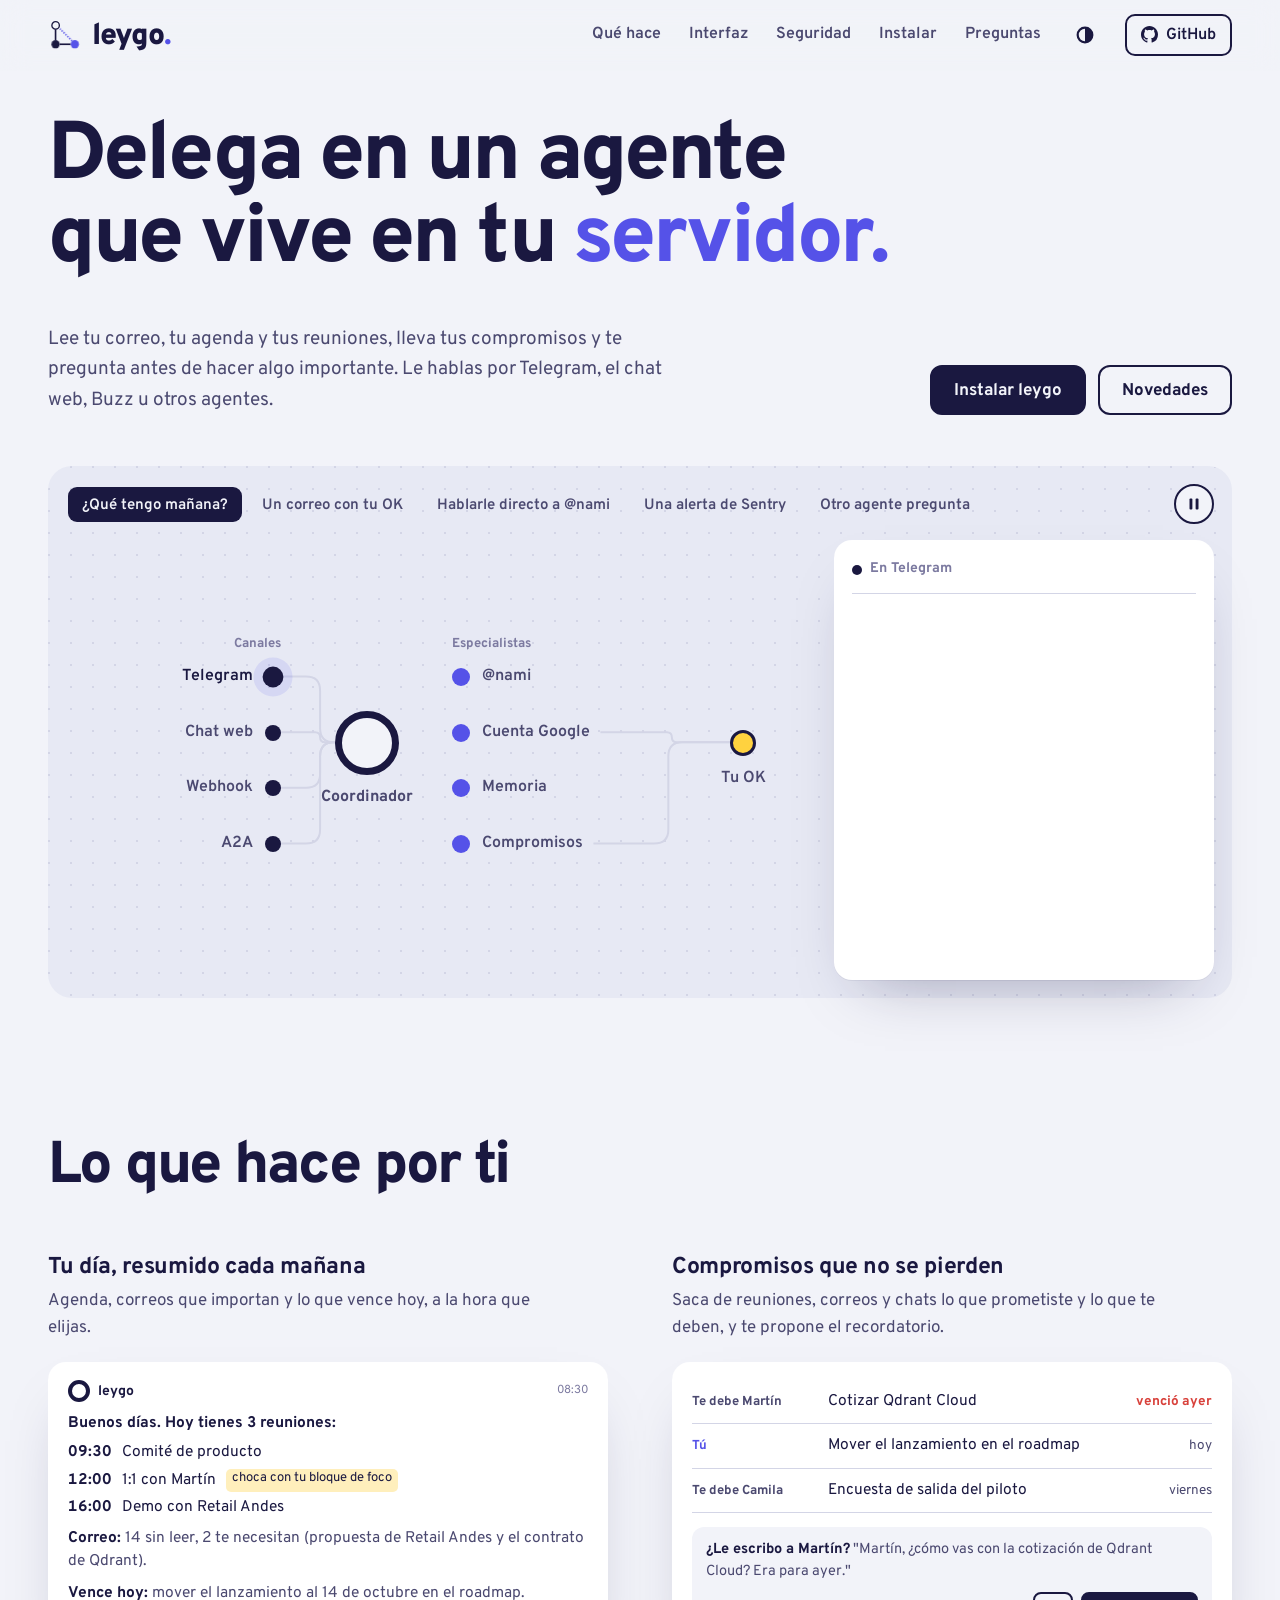
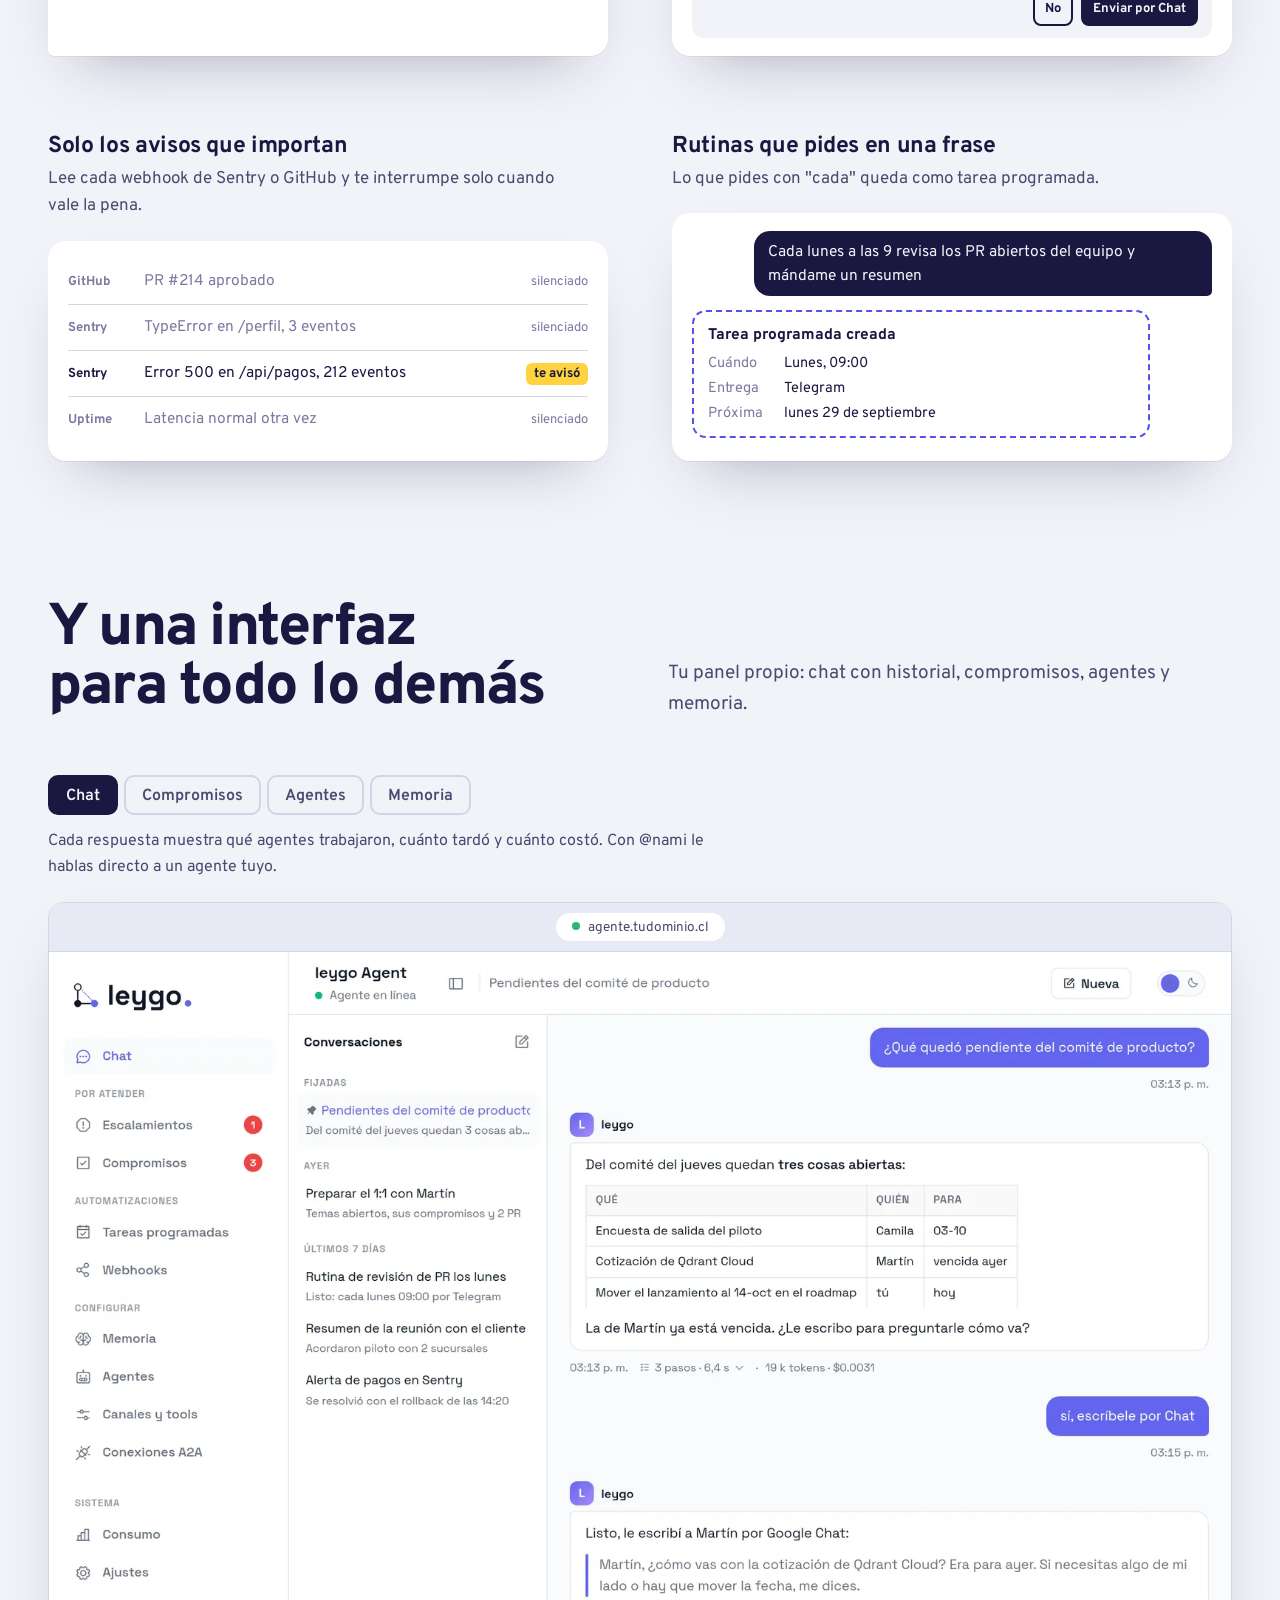
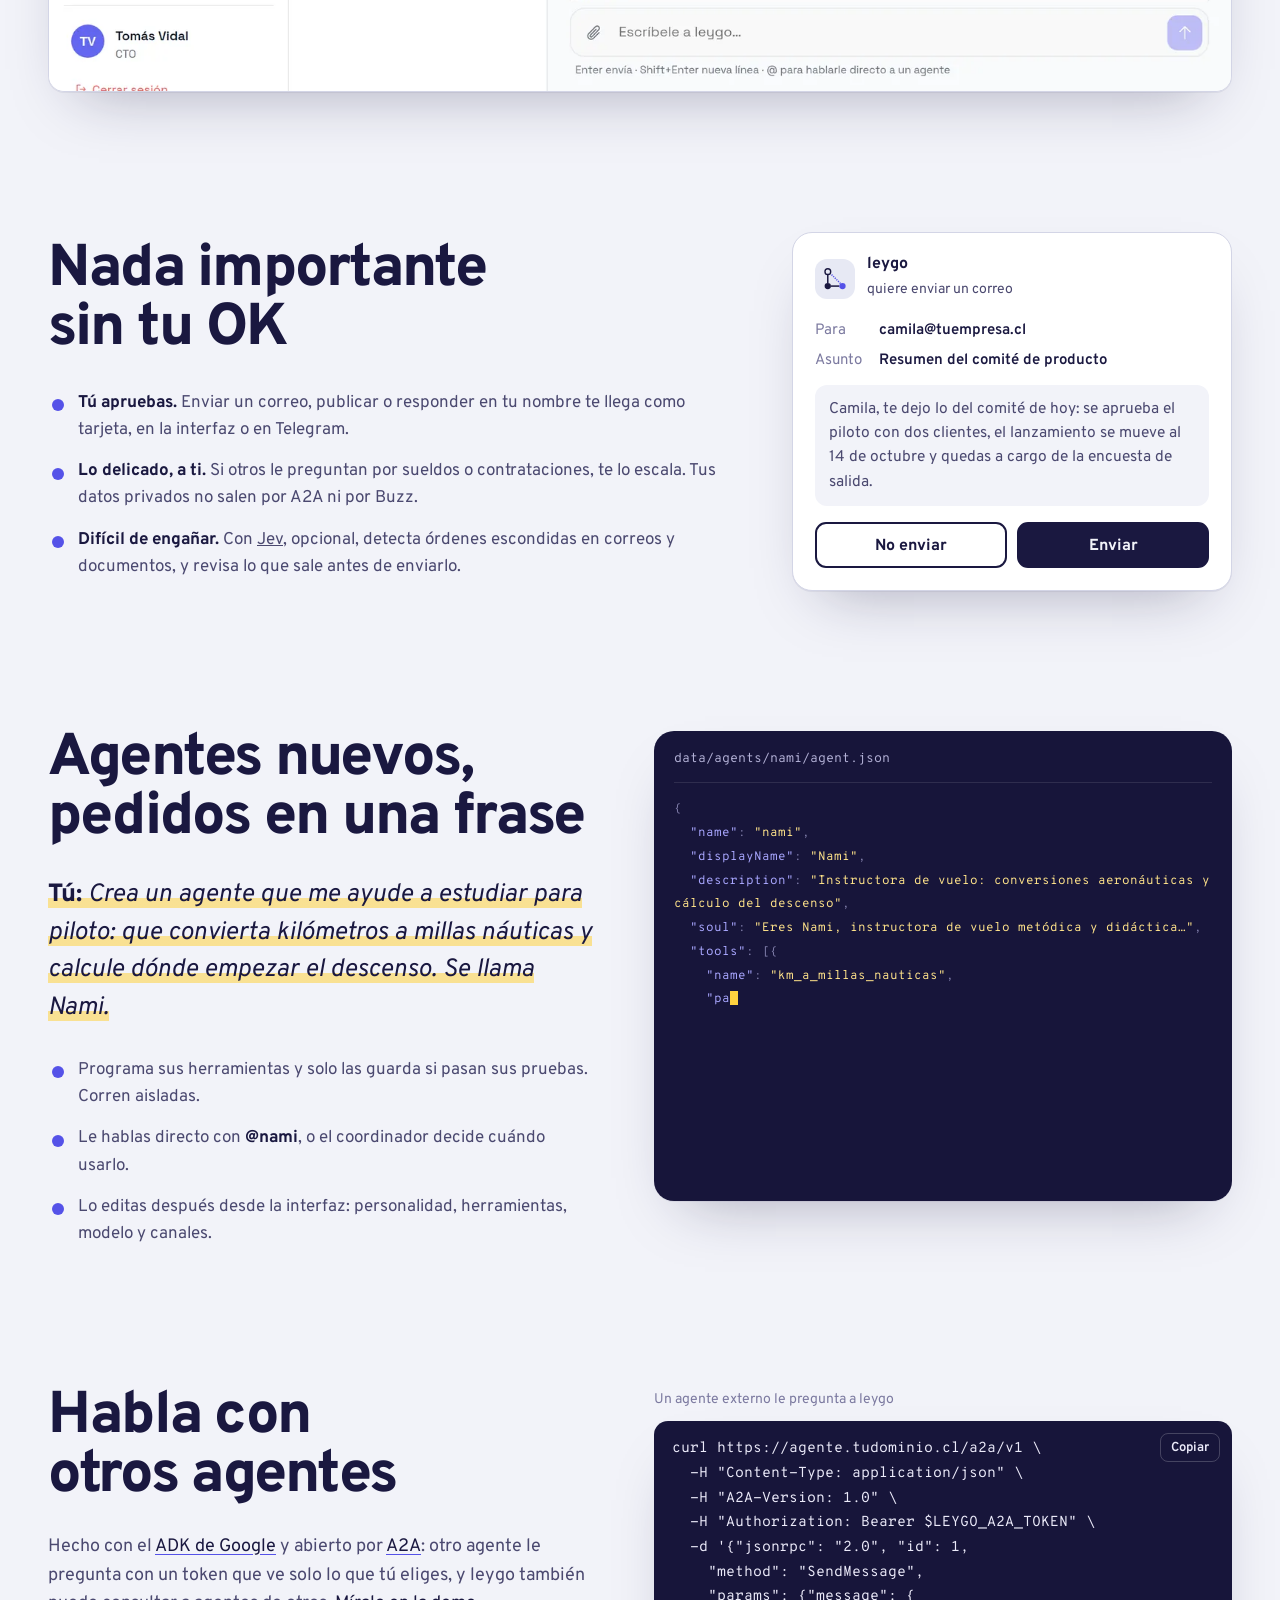
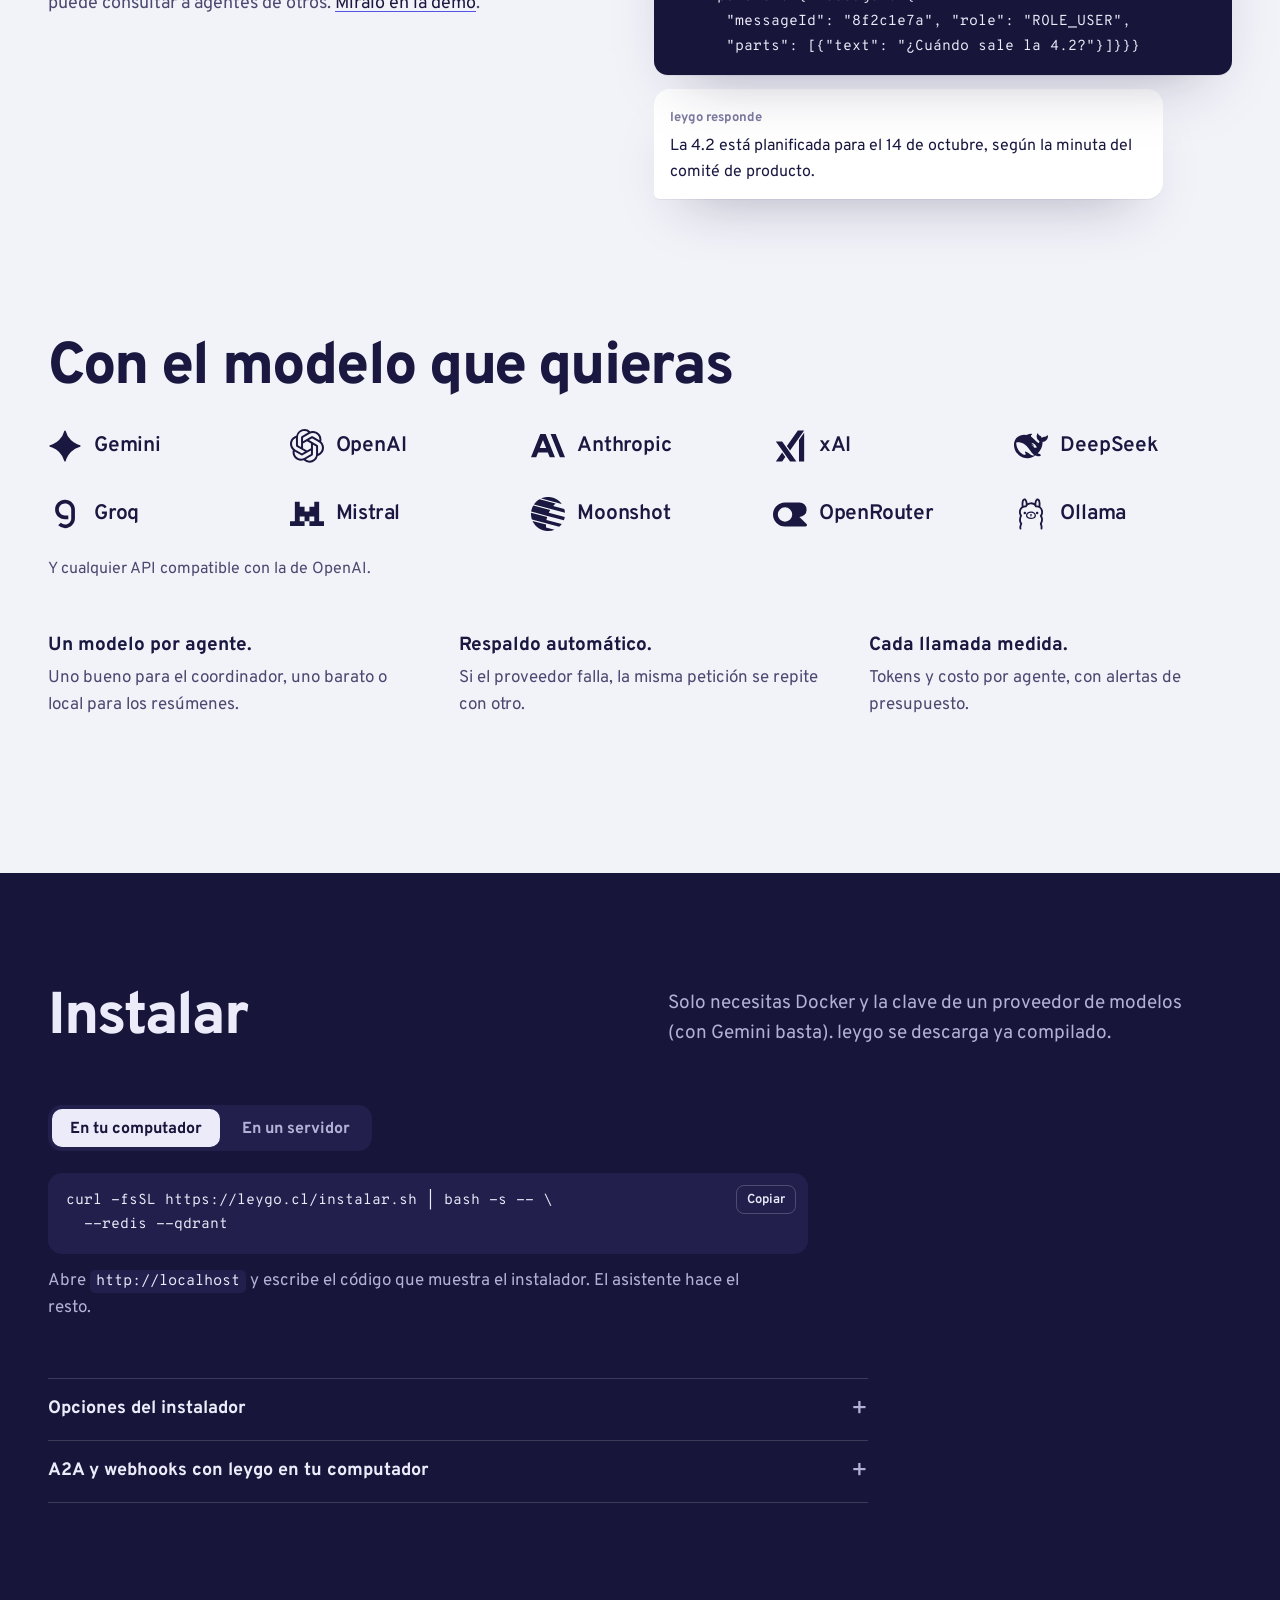
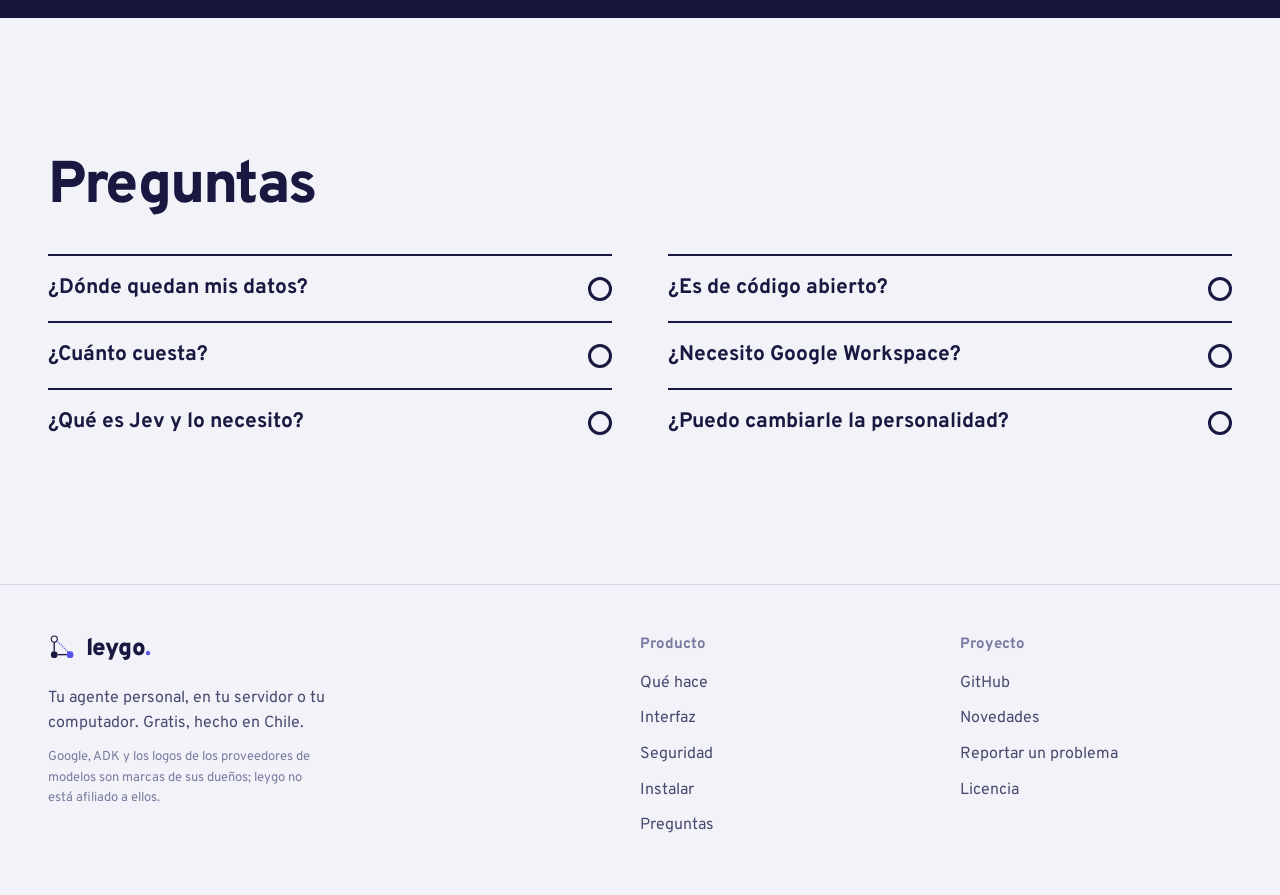
==== index.html @ 26bb0d1f "Landing más corta: menos texto y menos distractores - Portada con bajada breve, sin la línea de ADK." ====
<!doctype html>
<html lang="es">
<head>
  <meta charset="utf-8">
  <meta name="viewport" content="width=device-width, initial-scale=1">
  <title>leygo, tu agente personal en tu servidor o tu computador</title>
  <meta name="description" content="leygo es un agente personal gratuito: lee tu correo, tu calendario y tus reuniones, lleva tus compromisos y te pregunta antes de hacer algo importante. Corre en tu servidor o en tu computador, con el modelo que elijas.">
  <meta name="theme-color" content="#F2F3F9">
  <meta property="og:type" content="website">
  <meta property="og:url" content="https://leygo.cl/">
  <meta property="og:title" content="leygo, tu agente personal en tu servidor o tu computador">
  <meta property="og:description" content="Delega en un equipo de agentes que corre en tu servidor o en tu computador. Gratis, con el modelo que elijas.">
  <meta property="og:image" content="https://leygo.cl/og.png">
  <meta name="twitter:card" content="summary_large_image">
  <link rel="icon" href="favicon.svg" type="image/svg+xml">
  <link rel="preload" href="fonts/overpass-latin-wght-normal.woff2" as="font" type="font/woff2" crossorigin>
  <link rel="stylesheet" href="styles.css?v=20260928b">
  <script>(function () { var d = document.documentElement; d.classList.add('js'); try { var t = localStorage.getItem('leygo-tema'); if (t === 'light' || t === 'dark') d.dataset.theme = t; } catch (e) {} })();</script>
  <script src="app.js?v=20260928b" defer></script>
</head>
<body>
  <a class="saltar" href="#contenido">Saltar al contenido</a>

  <div class="cabecera-fija">
  <header class="cabecera">
    <a class="marca" href="#" aria-label="leygo, inicio">
      <svg class="logo" viewBox="0 0 226.772 226.772" aria-hidden="true">
        <circle class="l-anillo" cx="50.827" cy="49.444" r="24.941" pathLength="1" />
        <line class="l-vertical" x1="50.386" y1="147.693" x2="50.386" y2="74.386" pathLength="1" />
        <line class="l-horizontal" x1="77.886" y1="175.193" x2="151.193" y2="175.193" pathLength="1" />
        <line class="l-ruta" x1="161.444" y1="152.791" x2="80.705" y2="72.051" />
        <circle class="l-nodo" cx="50.386" cy="175.193" r="27.5" />
        <circle class="l-nodo l-nodo-acento" cx="178.693" cy="175.193" r="27.5" />
      </svg>
      <span class="marca-texto">leygo</span>
    </a>
    <nav class="nav" aria-label="Secciones">
      <a href="#que-hace">Qué hace</a>
      <a href="#interfaz">Interfaz</a>
      <a href="#seguridad">Seguridad</a>
      <a href="#instalar">Instalar</a>
      <a href="#preguntas">Preguntas</a>
      <button class="tema" type="button" aria-label="Cambiar a modo oscuro" title="Cambiar a modo oscuro">
        <svg viewBox="0 0 24 24" aria-hidden="true"><circle class="t-anillo" cx="12" cy="12" r="8"/><path class="t-mitad" d="M12 4a8 8 0 0 1 0 16z"/></svg>
      </button>
      <a class="nav-github" href="https://github.com/JesusMaster/leygo">
        <svg viewBox="0 0 16 16" aria-hidden="true"><path fill="currentColor" d="M8 0C3.58 0 0 3.58 0 8c0 3.54 2.29 6.53 5.47 7.59.4.07.55-.17.55-.38 0-.19-.01-.82-.01-1.49-2.01.37-2.53-.49-2.69-.94-.09-.23-.48-.94-.82-1.13-.28-.15-.68-.52-.01-.53.63-.01 1.08.58 1.23.82.72 1.21 1.87.87 2.33.66.07-.52.28-.87.51-1.07-1.78-.2-3.64-.89-3.64-3.95 0-.87.31-1.59.82-2.15-.08-.2-.36-1.02.08-2.12 0 0 .67-.21 2.2.82.64-.18 1.32-.27 2-.27.68 0 1.36.09 2 .27 1.53-1.04 2.2-.82 2.2-.82.44 1.1.16 1.92.08 2.12.51.56.82 1.27.82 2.15 0 3.07-1.87 3.75-3.65 3.95.29.25.54.73.54 1.48 0 1.07-.01 1.93-.01 2.2 0 .21.15.46.55.38A8.013 8.013 0 0016 8c0-4.42-3.58-8-8-8z"/></svg>
        GitHub
      </a>
    </nav>
  </header>
  </div>

  <main id="contenido">
    <!-- ───────────── Portada ───────────── -->
    <section class="portada" aria-labelledby="titulo">
      <div class="portada-texto">
        <h1 id="titulo" class="titulo">
          <span class="linea"><span>Delega en un agente</span></span>
          <span class="linea"><span>que vive en tu <span class="rota" aria-hidden="true"><span class="rota-p activa">servidor.</span><span class="rota-p">computador.</span></span><span class="solo-lector">servidor o en tu computador.</span></span></span>
        </h1>
        <div class="portada-lado">
          <p class="bajada">Lee tu correo, tu agenda y tus reuniones, lleva tus compromisos y te pregunta antes de hacer algo importante. Le hablas por Telegram, el chat web, Buzz u otros agentes.</p>
          <div class="acciones">
            <a class="boton boton-primario" href="#instalar">Instalar leygo</a>
            <a class="boton boton-secundario" href="https://github.com/JesusMaster/leygo/releases">Novedades</a>
          </div>
        </div>
      </div>

      <!-- Demo: el recorrido de un mensaje -->
      <div class="demo" id="demo">
        <div class="demo-barra">
          <div class="escenas" role="tablist" aria-label="Ejemplos de lo que hace leygo">
            <button role="tab" class="escena" data-escena="agenda" aria-selected="true">¿Qué tengo mañana?</button>
            <button role="tab" class="escena" data-escena="correo" aria-selected="false">Un correo con tu OK</button>
            <button role="tab" class="escena" data-escena="nami" aria-selected="false">Hablarle directo a @nami</button>
            <button role="tab" class="escena" data-escena="alerta" aria-selected="false">Una alerta de Sentry</button>
            <button role="tab" class="escena" data-escena="a2a" aria-selected="false">Otro agente pregunta</button>
          </div>
          <button class="pausa" type="button" aria-pressed="false" aria-label="Pausar la demostración">
            <svg viewBox="0 0 20 20" aria-hidden="true"><rect class="i-pausa" x="5" y="4" width="3.2" height="12" rx="1"/><rect class="i-pausa" x="11.8" y="4" width="3.2" height="12" rx="1"/><path class="i-play" d="M6 4.2v11.6c0 .6.7 1 1.2.7l9-5.8c.5-.3.5-1 0-1.3l-9-5.9C6.7 3.2 6 3.6 6 4.2z"/></svg>
          </button>
        </div>

        <div class="demo-cuerpo">
          <div class="mapa" aria-hidden="true">
            <svg class="mapa-lineas"></svg>
            <div class="columna col-canales">
              <span class="columna-titulo">Canales</span>
              <div class="nodo nodo-canal" data-nodo="telegram"><i></i><span>Telegram</span></div>
              <div class="nodo nodo-canal" data-nodo="chat"><i></i><span>Chat web</span></div>
              <div class="nodo nodo-canal" data-nodo="webhook"><i></i><span>Webhook</span></div>
              <div class="nodo nodo-canal" data-nodo="a2a"><i></i><span>A2A</span></div>
            </div>
            <div class="columna col-coord">
              <div class="nodo nodo-coord" data-nodo="coord"><i></i><span>Coordinador</span></div>
            </div>
            <div class="columna col-agentes">
              <span class="columna-titulo">Especialistas</span>
              <div class="nodo nodo-agente nodo-propio" data-nodo="nami"><i></i><span>@nami</span></div>
              <div class="nodo nodo-agente" data-nodo="google"><i></i><span>Cuenta Google</span></div>
              <div class="nodo nodo-agente" data-nodo="memoria"><i></i><span>Memoria</span></div>
              <div class="nodo nodo-agente" data-nodo="compromisos"><i></i><span>Compromisos</span></div>
            </div>
            <div class="columna col-tu">
              <div class="nodo nodo-tu" data-nodo="tu"><i></i><span>Tu OK</span></div>
            </div>
          </div>

          <div class="relato" aria-live="polite">
            <div class="relato-canal"></div>
            <ol class="relato-lista"></ol>
          </div>
        </div>
      </div>
    </section>

    <!-- ───────────── Qué hace ───────────── -->
    <section class="seccion" id="que-hace" aria-labelledby="t-que-hace">
      <div class="seccion-cabeza">
        <h2 id="t-que-hace">Lo que hace por ti</h2>
      </div>

      <div class="piezas">
        <article class="pieza">
          <div class="pieza-texto">
            <h3>Tu día, resumido cada mañana</h3>
            <p>Agenda, correos que importan y lo que vence hoy, a la hora que elijas.</p>
          </div>
          <div class="muestra muestra-mensaje" aria-label="Ejemplo de resumen matutino">
            <div class="mm-cab"><span class="mm-avatar"></span><b>leygo</b><small>08:30</small></div>
            <p><b>Buenos días. Hoy tienes 3 reuniones:</b></p>
            <ul>
              <li><time>09:30</time> Comité de producto</li>
              <li><time>12:00</time> 1:1 con Martín <em>choca con tu bloque de foco</em></li>
              <li><time>16:00</time> Demo con Retail Andes</li>
            </ul>
            <p><b>Correo:</b> 14 sin leer, 2 te necesitan (propuesta de Retail Andes y el contrato de Qdrant).</p>
            <p><b>Vence hoy:</b> mover el lanzamiento al 14 de octubre en el roadmap.</p>
          </div>
        </article>

        <article class="pieza">
          <div class="pieza-texto">
            <h3>Compromisos que no se pierden</h3>
            <p>Saca de reuniones, correos y chats lo que prometiste y lo que te deben, y te propone el recordatorio.</p>
          </div>
          <div class="muestra muestra-lista" aria-label="Ejemplo de lista de compromisos">
            <div class="ml-fila vencido"><span class="ml-quien">Te debe Martín</span><span class="ml-que">Cotizar Qdrant Cloud</span><span class="ml-cuando">venció ayer</span></div>
            <div class="ml-fila"><span class="ml-quien tuyo">Tú</span><span class="ml-que">Mover el lanzamiento en el roadmap</span><span class="ml-cuando">hoy</span></div>
            <div class="ml-fila"><span class="ml-quien">Te debe Camila</span><span class="ml-que">Encuesta de salida del piloto</span><span class="ml-cuando">viernes</span></div>
            <div class="ml-propuesta">
              <p><b>¿Le escribo a Martín?</b> "Martín, ¿cómo vas con la cotización de Qdrant Cloud? Era para ayer."</p>
              <div class="ml-acciones"><span class="mini-boton">No</span><span class="mini-boton si">Enviar por Chat</span></div>
            </div>
          </div>
        </article>

        <article class="pieza">
          <div class="pieza-texto">
            <h3>Solo los avisos que importan</h3>
            <p>Lee cada webhook de Sentry o GitHub y te interrumpe solo cuando vale la pena.</p>
          </div>
          <div class="muestra muestra-registro" aria-label="Ejemplo de registro de webhooks">
            <div class="mr-fila"><span class="mr-origen">GitHub</span><span class="mr-evento">PR #214 aprobado</span><span class="mr-decision">silenciado</span></div>
            <div class="mr-fila"><span class="mr-origen">Sentry</span><span class="mr-evento">TypeError en /perfil, 3 eventos</span><span class="mr-decision">silenciado</span></div>
            <div class="mr-fila aviso"><span class="mr-origen">Sentry</span><span class="mr-evento">Error 500 en /api/pagos, 212 eventos</span><span class="mr-decision">te avisó</span></div>
            <div class="mr-fila"><span class="mr-origen">Uptime</span><span class="mr-evento">Latencia normal otra vez</span><span class="mr-decision">silenciado</span></div>
          </div>
        </article>

        <article class="pieza">
          <div class="pieza-texto">
            <h3>Rutinas que pides en una frase</h3>
            <p>Lo que pides con "cada" queda como tarea programada.</p>
          </div>
          <div class="muestra muestra-rutina" aria-label="Ejemplo de rutina creada desde el chat">
            <p class="mr-tu">Cada lunes a las 9 revisa los PR abiertos del equipo y mándame un resumen</p>
            <div class="mr-tarea">
              <b>Tarea programada creada</b>
              <dl>
                <div><dt>Cuándo</dt><dd>Lunes, 09:00</dd></div>
                <div><dt>Entrega</dt><dd>Telegram</dd></div>
                <div><dt>Próxima</dt><dd>lunes 29 de septiembre</dd></div>
              </dl>
            </div>
          </div>
        </article>
      </div>
    </section>

    <!-- ───────────── Interfaz ───────────── -->
    <section class="seccion seccion-interfaz" id="interfaz" aria-labelledby="t-interfaz">
      <div class="seccion-cabeza">
        <h2 id="t-interfaz">Y una interfaz para todo lo demás</h2>
        <p>Tu panel propio: chat con historial, compromisos, agentes y memoria.</p>
      </div>
      <div class="vistas" role="tablist" aria-label="Pantallas de la interfaz">
        <button role="tab" class="vista" aria-selected="true" aria-controls="pantalla" data-vista="chat">Chat</button>
        <button role="tab" class="vista" aria-selected="false" aria-controls="pantalla" data-vista="compromisos" tabindex="-1">Compromisos</button>
        <button role="tab" class="vista" aria-selected="false" aria-controls="pantalla" data-vista="agentes" tabindex="-1">Agentes</button>
        <button role="tab" class="vista" aria-selected="false" aria-controls="pantalla" data-vista="memoria" tabindex="-1">Memoria</button>
      </div>
      <p class="vista-nota" aria-live="polite">Cada respuesta muestra qué agentes trabajaron, cuánto tardó y cuánto costó. Con @nami le hablas directo a un agente tuyo.</p>
      <figure class="marco" id="pantalla" role="tabpanel">
        <div class="marco-barra"><span class="marco-url">agente.tudominio.cl</span></div>
        <div class="marco-pantalla">
          <img class="solo-claro" src="img/chat-light.webp" width="1600" height="1000" alt="Chat de leygo con una tabla de pendientes del comité y una respuesta directa del agente Nami" loading="lazy" decoding="async">
          <img class="solo-oscuro" src="img/chat-dark.webp" width="1600" height="1000" alt="Chat de leygo con una tabla de pendientes del comité y una respuesta directa del agente Nami" loading="lazy" decoding="async">
        </div>
      </figure>
    </section>

    <!-- ───────────── Seguridad ───────────── -->
    <section class="seccion seccion-ok" id="seguridad" aria-labelledby="t-ok">
      <div class="ok-texto">
        <h2 id="t-ok">Nada importante sin tu OK</h2>
        <ul class="puntos">
          <li><b>Tú apruebas.</b> Enviar un correo, publicar o responder en tu nombre te llega como tarjeta, en la interfaz o en Telegram.</li>
          <li><b>Lo delicado, a ti.</b> Si otros le preguntan por sueldos o contrataciones, te lo escala. Tus datos privados no salen por A2A ni por Buzz.</li>
          <li><b>Difícil de engañar.</b> Con <a href="#p-jev">Jev</a>, opcional, detecta órdenes escondidas en correos y documentos, y revisa lo que sale antes de enviarlo.</li>
        </ul>
      </div>
      <div class="tarjeta-ok" data-estado="esperando">
        <div class="tarjeta-cab">
          <svg viewBox="0 0 226.772 226.772" class="tarjeta-logo" aria-hidden="true"><circle cx="50.827" cy="49.444" r="24.941" class="tl-anillo"/><line x1="50.386" y1="147.693" x2="50.386" y2="74.386" class="tl-linea"/><line x1="77.886" y1="175.193" x2="151.193" y2="175.193" class="tl-linea"/><line x1="161.444" y1="152.791" x2="80.705" y2="72.051" class="tl-ruta"/><circle cx="50.386" cy="175.193" r="27.5" class="tl-nodo"/><circle cx="178.693" cy="175.193" r="27.5" class="tl-acento"/></svg>
          <div>
            <b>leygo</b>
            <small>quiere enviar un correo</small>
          </div>
        </div>
        <dl class="tarjeta-datos">
          <div><dt>Para</dt><dd>camila@tuempresa.cl</dd></div>
          <div><dt>Asunto</dt><dd>Resumen del comité de producto</dd></div>
        </dl>
        <p class="tarjeta-cuerpo">Camila, te dejo lo del comité de hoy: se aprueba el piloto con dos clientes, el lanzamiento se mueve al 14 de octubre y quedas a cargo de la encuesta de salida.</p>
        <div class="tarjeta-acciones">
          <button type="button" class="boton-tarjeta no" data-decision="no">No enviar</button>
          <button type="button" class="boton-tarjeta si" data-decision="si">Enviar</button>
        </div>
        <p class="tarjeta-resultado" aria-live="polite"></p>
      </div>
    </section>

    <!-- ───────────── Agentes nuevos ───────────── -->
    <section class="seccion seccion-agentes" aria-labelledby="t-agentes">
      <div class="agentes-texto">
        <h2 id="t-agentes">Agentes nuevos, pedidos en una frase</h2>
        <blockquote class="pedido">Crea un agente que me ayude a estudiar para piloto: que convierta kilómetros a millas náuticas y calcule dónde empezar el descenso. Se llama Nami.</blockquote>
        <ul class="puntos">
          <li>Programa sus herramientas y solo las guarda si pasan sus pruebas. Corren aisladas.</li>
          <li>Le hablas directo con <b>@nami</b>, o el coordinador decide cuándo usarlo.</li>
          <li>Lo editas después desde la interfaz: personalidad, herramientas, modelo y canales.</li>
        </ul>
      </div>
      <figure class="manifiesto" aria-label="Manifiesto del agente Nami, generado por leygo">
        <figcaption>data/agents/nami/agent.json</figcaption>
        <pre><code id="manifiesto-codigo"></code></pre>
      </figure>
    </section>

    <!-- ───────────── ADK + A2A ───────────── -->
    <section class="seccion seccion-a2a" id="adk-a2a" aria-labelledby="t-a2a">
      <div class="a2a-texto">
        <h2 id="t-a2a">Habla con otros agentes</h2>
        <p>Hecho con el <a href="https://google.github.io/adk-docs/">ADK de Google</a> y abierto por <a href="https://a2a-protocol.org/">A2A</a>: otro agente le pregunta con un token que ve solo lo que tú eliges, y leygo también puede consultar a agentes de otros. <a href="#demo" data-ir-escena="a2a">Míralo en la demo</a>.</p>
      </div>
      <figure class="a2a-codigo">
        <figcaption>Un agente externo le pregunta a leygo</figcaption>
        <div class="terminal"><pre><code>curl https://agente.tudominio.cl/a2a/v1 \
  -H "Content-Type: application/json" \
  -H "A2A-Version: 1.0" \
  -H "Authorization: Bearer $LEYGO_A2A_TOKEN" \
  -d '{"jsonrpc": "2.0", "id": 1,
    "method": "SendMessage",
    "params": {"message": {
      "messageId": "8f2c1e7a", "role": "ROLE_USER",
      "parts": [{"text": "¿Cuándo sale la 4.2?"}]}}}'</code></pre><button class="copiar" type="button">Copiar</button></div>
        <div class="a2a-respuesta">
          <span>leygo responde</span>
          <p>La 4.2 está planificada para el 14 de octubre, según la minuta del comité de producto.</p>
        </div>
      </figure>
    </section>

    <!-- ───────────── Modelos ───────────── -->
    <section class="seccion seccion-modelos" aria-labelledby="t-modelos">
      <h2 id="t-modelos">Con el modelo que quieras</h2>
      <ul class="proveedores" aria-label="Proveedores de modelos compatibles">
        <li><svg class="prov-logo" aria-hidden="true" focusable="false" fill="currentColor" fill-rule="evenodd" viewBox="0 0 24 24" xmlns="http://www.w3.org/2000/svg"><path d="M20.616 10.835a14.147 14.147 0 01-4.45-3.001 14.111 14.111 0 01-3.678-6.452.503.503 0 00-.975 0 14.134 14.134 0 01-3.679 6.452 14.155 14.155 0 01-4.45 3.001c-.65.28-1.318.505-2.002.678a.502.502 0 000 .975c.684.172 1.35.397 2.002.677a14.147 14.147 0 014.45 3.001 14.112 14.112 0 013.679 6.453.502.502 0 00.975 0c.172-.685.397-1.351.677-2.003a14.145 14.145 0 013.001-4.45 14.113 14.113 0 016.453-3.678.503.503 0 000-.975 13.245 13.245 0 01-2.003-.678z"></path></svg><span>Gemini</span></li>
        <li><svg class="prov-logo" aria-hidden="true" focusable="false" fill="currentColor" fill-rule="evenodd" viewBox="0 0 24 24" xmlns="http://www.w3.org/2000/svg"><path d="M9.205 8.658v-2.26c0-.19.072-.333.238-.428l4.543-2.616c.619-.357 1.356-.523 2.117-.523 2.854 0 4.662 2.212 4.662 4.566 0 .167 0 .357-.024.547l-4.71-2.759a.797.797 0 00-.856 0l-5.97 3.473zm10.609 8.8V12.06c0-.333-.143-.57-.429-.737l-5.97-3.473 1.95-1.118a.433.433 0 01.476 0l4.543 2.617c1.309.76 2.189 2.378 2.189 3.948 0 1.808-1.07 3.473-2.76 4.163zM7.802 12.703l-1.95-1.142c-.167-.095-.239-.238-.239-.428V5.899c0-2.545 1.95-4.472 4.591-4.472 1 0 1.927.333 2.712.928L8.23 5.067c-.285.166-.428.404-.428.737v6.898zM12 15.128l-2.795-1.57v-3.33L12 8.658l2.795 1.57v3.33L12 15.128zm1.796 7.23c-1 0-1.927-.332-2.712-.927l4.686-2.712c.285-.166.428-.404.428-.737v-6.898l1.974 1.142c.167.095.238.238.238.428v5.233c0 2.545-1.974 4.472-4.614 4.472zm-5.637-5.303l-4.544-2.617c-1.308-.761-2.188-2.378-2.188-3.948A4.482 4.482 0 014.21 6.327v5.423c0 .333.143.571.428.738l5.947 3.449-1.95 1.118a.432.432 0 01-.476 0zm-.262 3.9c-2.688 0-4.662-2.021-4.662-4.519 0-.19.024-.38.047-.57l4.686 2.71c.286.167.571.167.856 0l5.97-3.448v2.26c0 .19-.07.333-.237.428l-4.543 2.616c-.619.357-1.356.523-2.117.523zm5.899 2.83a5.947 5.947 0 005.827-4.756C22.287 18.339 24 15.84 24 13.296c0-1.665-.713-3.282-1.998-4.448.119-.5.19-.999.19-1.498 0-3.401-2.759-5.947-5.946-5.947-.642 0-1.26.095-1.88.31A5.962 5.962 0 0010.205 0a5.947 5.947 0 00-5.827 4.757C1.713 5.447 0 7.945 0 10.49c0 1.666.713 3.283 1.998 4.448-.119.5-.19 1-.19 1.499 0 3.401 2.759 5.946 5.946 5.946.642 0 1.26-.095 1.88-.309a5.96 5.96 0 004.162 1.713z"></path></svg><span>OpenAI</span></li>
        <li><svg class="prov-logo" aria-hidden="true" focusable="false" fill="currentColor" fill-rule="evenodd" viewBox="0 0 24 24" xmlns="http://www.w3.org/2000/svg"><path d="M13.827 3.52h3.603L24 20h-3.603l-6.57-16.48zm-7.258 0h3.767L16.906 20h-3.674l-1.343-3.461H5.017l-1.344 3.46H0L6.57 3.522zm4.132 9.959L8.453 7.687 6.205 13.48H10.7z"></path></svg><span>Anthropic</span></li>
        <li><svg class="prov-logo" aria-hidden="true" focusable="false" fill="currentColor" fill-rule="evenodd" viewBox="0 0 24 24" xmlns="http://www.w3.org/2000/svg"><path d="M6.469 8.776L16.512 23h-4.464L2.005 8.776H6.47zm-.004 7.9l2.233 3.164L6.467 23H2l4.465-6.324zM22 2.582V23h-3.659V7.764L22 2.582zM22 1l-9.952 14.095-2.233-3.163L17.533 1H22z"></path></svg><span>xAI</span></li>
        <li><svg class="prov-logo" aria-hidden="true" focusable="false" fill="currentColor" fill-rule="evenodd" viewBox="0 0 24 24" xmlns="http://www.w3.org/2000/svg"><path d="M23.748 4.482c-.254-.124-.364.113-.512.234-.051.039-.094.09-.137.136-.372.397-.806.657-1.373.626-.829-.046-1.537.214-2.163.848-.133-.782-.575-1.248-1.247-1.548-.352-.156-.708-.311-.955-.65-.172-.241-.219-.51-.305-.774-.055-.16-.11-.323-.293-.35-.2-.031-.278.136-.356.276-.313.572-.434 1.202-.422 1.84.027 1.436.633 2.58 1.838 3.393.137.093.172.187.129.323-.082.28-.18.552-.266.833-.055.179-.137.217-.329.14a5.526 5.526 0 01-1.736-1.18c-.857-.828-1.631-1.742-2.597-2.458a11.365 11.365 0 00-.689-.471c-.985-.957.13-1.743.388-1.836.27-.098.093-.432-.779-.428-.872.004-1.67.295-2.687.684a3.055 3.055 0 01-.465.137 9.597 9.597 0 00-2.883-.102c-1.885.21-3.39 1.102-4.497 2.623C.082 8.606-.231 10.684.152 12.85c.403 2.284 1.569 4.175 3.36 5.653 1.858 1.533 3.997 2.284 6.438 2.14 1.482-.085 3.133-.284 4.994-1.86.47.234.962.327 1.78.397.63.059 1.236-.03 1.705-.128.735-.156.684-.837.419-.961-2.155-1.004-1.682-.595-2.113-.926 1.096-1.296 2.746-2.642 3.392-7.003.05-.347.007-.565 0-.845-.004-.17.035-.237.23-.256a4.173 4.173 0 001.545-.475c1.396-.763 1.96-2.015 2.093-3.517.02-.23-.004-.467-.247-.588zM11.581 18c-2.089-1.642-3.102-2.183-3.52-2.16-.392.024-.321.471-.235.763.09.288.207.486.371.739.114.167.192.416-.113.603-.673.416-1.842-.14-1.897-.167-1.361-.802-2.5-1.86-3.301-3.307-.774-1.393-1.224-2.887-1.298-4.482-.02-.386.093-.522.477-.592a4.696 4.696 0 011.529-.039c2.132.312 3.946 1.265 5.468 2.774.868.86 1.525 1.887 2.202 2.891.72 1.066 1.494 2.082 2.48 2.914.348.292.625.514.891.677-.802.09-2.14.11-3.054-.614zm1-6.44a.306.306 0 01.415-.287.302.302 0 01.2.288.306.306 0 01-.31.307.303.303 0 01-.304-.308zm3.11 1.596c-.2.081-.399.151-.59.16a1.245 1.245 0 01-.798-.254c-.274-.23-.47-.358-.552-.758a1.73 1.73 0 01.016-.588c.07-.327-.008-.537-.239-.727-.187-.156-.426-.199-.688-.199a.559.559 0 01-.254-.078c-.11-.054-.2-.19-.114-.358.028-.054.16-.186.192-.21.356-.202.767-.136 1.146.016.352.144.618.408 1.001.782.391.451.462.576.685.914.176.265.336.537.445.848.067.195-.019.354-.25.452z"></path></svg><span>DeepSeek</span></li>
        <li><svg class="prov-logo" aria-hidden="true" focusable="false" fill="currentColor" fill-rule="evenodd" viewBox="0 0 24 24" xmlns="http://www.w3.org/2000/svg"><path d="M12.036 2c-3.853-.035-7 3-7.036 6.781-.035 3.782 3.055 6.872 6.908 6.907h2.42v-2.566h-2.292c-2.407.028-4.38-1.866-4.408-4.23-.029-2.362 1.901-4.298 4.308-4.326h.1c2.407 0 4.358 1.915 4.365 4.278v6.305c0 2.342-1.944 4.25-4.323 4.279a4.375 4.375 0 01-3.033-1.252l-1.851 1.818A7 7 0 0012.029 22h.092c3.803-.056 6.858-3.083 6.879-6.816v-6.5C18.907 4.963 15.817 2 12.036 2z"></path></svg><span>Groq</span></li>
        <li><svg class="prov-logo" aria-hidden="true" focusable="false" fill="currentColor" fill-rule="evenodd" viewBox="0 0 24 24" xmlns="http://www.w3.org/2000/svg"><path clip-rule="evenodd" d="M3.428 3.4h3.429v3.428h3.429v3.429h-.002 3.431V6.828h3.427V3.4h3.43v13.714H24v3.429H13.714v-3.428h-3.428v-3.429h-3.43v3.428h3.43v3.429H0v-3.429h3.428V3.4zm10.286 13.715h3.428v-3.429h-3.427v3.429z"></path></svg><span>Mistral</span></li>
        <li><svg class="prov-logo" aria-hidden="true" focusable="false" fill="currentColor" fill-rule="evenodd" viewBox="0 0 24 24" xmlns="http://www.w3.org/2000/svg"><path d="M1.052 16.916l9.539 2.552a21.007 21.007 0 00.06 2.033l5.956 1.593a11.997 11.997 0 01-5.586.865l-.18-.016-.044-.004-.084-.009-.094-.01a11.605 11.605 0 01-.157-.02l-.107-.014-.11-.016a11.962 11.962 0 01-.32-.051l-.042-.008-.075-.013-.107-.02-.07-.015-.093-.019-.075-.016-.095-.02-.097-.023-.094-.022-.068-.017-.088-.022-.09-.024-.095-.025-.082-.023-.109-.03-.062-.02-.084-.025-.093-.028-.105-.034-.058-.019-.08-.026-.09-.031-.066-.024a6.293 6.293 0 01-.044-.015l-.068-.025-.101-.037-.057-.022-.08-.03-.087-.035-.088-.035-.079-.032-.095-.04-.063-.028-.063-.027a5.655 5.655 0 01-.041-.018l-.066-.03-.103-.047-.052-.024-.096-.046-.062-.03-.084-.04-.086-.044-.093-.047-.052-.027-.103-.055-.057-.03-.058-.032a6.49 6.49 0 01-.046-.026l-.094-.053-.06-.034-.051-.03-.072-.041-.082-.05-.093-.056-.052-.032-.084-.053-.061-.039-.079-.05-.07-.047-.053-.035a7.785 7.785 0 01-.054-.036l-.044-.03-.044-.03a6.066 6.066 0 01-.04-.028l-.057-.04-.076-.054-.069-.05-.074-.054-.056-.042-.076-.057-.076-.059-.086-.067-.045-.035-.064-.052-.074-.06-.089-.073-.046-.039-.046-.039a7.516 7.516 0 01-.043-.037l-.045-.04-.061-.053-.07-.062-.068-.06-.062-.058-.067-.062-.053-.05-.088-.084a13.28 13.28 0 01-.099-.097l-.029-.028-.041-.042-.069-.07-.05-.051-.05-.053a6.457 6.457 0 01-.168-.179l-.08-.088-.062-.07-.071-.08-.042-.049-.053-.062-.058-.068-.046-.056a7.175 7.175 0 01-.027-.033l-.045-.055-.066-.082-.041-.052-.05-.064-.02-.025a11.99 11.99 0 01-1.44-2.402zm-1.02-5.794l11.353 3.037a20.468 20.468 0 00-.469 2.011l10.817 2.894a12.076 12.076 0 01-1.845 2.005L.657 15.923l-.016-.046-.035-.104a11.965 11.965 0 01-.05-.153l-.007-.023a11.896 11.896 0 01-.207-.741l-.03-.126-.018-.08-.021-.097-.018-.081-.018-.09-.017-.084-.018-.094c-.026-.141-.05-.283-.071-.426l-.017-.118-.011-.083-.013-.102a12.01 12.01 0 01-.019-.161l-.005-.047a12.12 12.12 0 01-.034-2.145zm1.593-5.15l11.948 3.196c-.368.605-.705 1.231-1.01 1.875l11.295 3.022c-.142.82-.368 1.612-.668 2.365l-11.55-3.09L.124 10.26l.015-.1.008-.049.01-.067.015-.087.018-.098c.026-.148.056-.295.088-.442l.028-.124.02-.085.024-.097c.022-.09.045-.18.07-.268l.028-.102.023-.083.03-.1.025-.082.03-.096.026-.082.031-.095a11.896 11.896 0 011.01-2.232zm4.442-4.4L17.352 4.59a20.77 20.77 0 00-1.688 1.721l7.823 2.093c.267.852.442 1.744.513 2.665L2.106 5.213l.045-.065.027-.04.04-.055.046-.065.055-.076.054-.072.064-.086.05-.065.057-.073.055-.07.06-.074.055-.069.065-.077.054-.066.066-.077.053-.06.072-.082.053-.06.067-.074.054-.058.073-.078.058-.06.063-.067.168-.17.1-.098.059-.056.076-.071a12.084 12.084 0 012.272-1.677zM12.017 0h.097l.082.001.069.001.054.002.068.002.046.001.076.003.047.002.06.003.054.002.087.005.105.007.144.011.088.007.044.004.077.008.082.008.047.005.102.012.05.006.108.014.081.01.042.006.065.01.207.032.07.012.065.011.14.026.092.018.11.022.046.01.075.016.041.01L14.7.3l.042.01.065.015.049.012.071.017.096.024.112.03.113.03.113.032.05.015.07.02.078.024.073.023.05.016.05.016.076.025.099.033.102.036.048.017.064.023.093.034.11.041.116.045.1.04.047.02.06.024.041.018.063.026.04.018.057.025.11.048.1.046.074.035.075.036.06.028.092.046.091.045.102.052.053.028.049.026.046.024.06.033.041.022.052.029.088.05.106.06.087.051.057.034.053.032.096.059.088.055.098.062.036.024.064.041.084.056.04.027.062.042.062.043.023.017c.054.037.108.075.161.114l.083.06.065.048.056.043.086.065.082.064.04.03.05.041.086.069.079.065.085.071c.712.6 1.353 1.283 1.909 2.031L7.222.994l.062-.027.065-.028.081-.034.086-.035c.113-.045.227-.09.341-.131l.096-.035.093-.033.084-.03.096-.031c.087-.03.176-.058.264-.085l.091-.027.086-.025.102-.03.085-.023.1-.026L9.04.37l.09-.023.091-.022.095-.022.09-.02.098-.021.091-.02.095-.018.092-.018.1-.018.091-.016.098-.017.092-.014.097-.015.092-.013.102-.013.091-.012.105-.012.09-.01.105-.01c.093-.01.186-.018.28-.024l.106-.008.09-.005.11-.006.093-.004.1-.004.097-.002.099-.002.197-.002z"></path></svg><span>Moonshot</span></li>
        <li><svg class="prov-logo" aria-hidden="true" focusable="false" fill="currentColor" fill-rule="evenodd" viewBox="0 0 24 24" xmlns="http://www.w3.org/2000/svg"><path d="M18.654 3.87a5.087 5.087 0 110 10.174L23.7 19.09c.64.641.187 1.737-.72 1.737H8.48a8.479 8.479 0 010-16.958h10.175zM8.479 7.26a5.087 5.087 0 100 10.176 5.087 5.087 0 000-10.175z"></path></svg><span>OpenRouter</span></li>
        <li><svg class="prov-logo" aria-hidden="true" focusable="false" fill="currentColor" fill-rule="evenodd" viewBox="0 0 24 24" xmlns="http://www.w3.org/2000/svg"><path d="M7.905 1.09c.216.085.411.225.588.41.295.306.544.744.734 1.263.191.522.315 1.1.362 1.68a5.054 5.054 0 012.049-.636l.051-.004c.87-.07 1.73.087 2.48.474.101.053.2.11.297.17.05-.569.172-1.134.36-1.644.19-.52.439-.957.733-1.264a1.67 1.67 0 01.589-.41c.257-.1.53-.118.796-.042.401.114.745.368 1.016.737.248.337.434.769.561 1.287.23.934.27 2.163.115 3.645l.053.04.026.019c.757.576 1.284 1.397 1.563 2.35.435 1.487.216 3.155-.534 4.088l-.018.021.002.003c.417.762.67 1.567.724 2.4l.002.03c.064 1.065-.2 2.137-.814 3.19l-.007.01.01.024c.472 1.157.62 2.322.438 3.486l-.006.039a.651.651 0 01-.747.536.648.648 0 01-.54-.742c.167-1.033.01-2.069-.48-3.123a.643.643 0 01.04-.617l.004-.006c.604-.924.854-1.83.8-2.72-.046-.779-.325-1.544-.8-2.273a.644.644 0 01.18-.886l.009-.006c.243-.159.467-.565.58-1.12a4.229 4.229 0 00-.095-1.974c-.205-.7-.58-1.284-1.105-1.683-.595-.454-1.383-.673-2.38-.61a.653.653 0 01-.632-.371c-.314-.665-.772-1.141-1.343-1.436a3.288 3.288 0 00-1.772-.332c-1.245.099-2.343.801-2.67 1.686a.652.652 0 01-.61.425c-1.067.002-1.893.252-2.497.703-.522.39-.878.935-1.066 1.588a4.07 4.07 0 00-.068 1.886c.112.558.331 1.02.582 1.269l.008.007c.212.207.257.53.109.785-.36.622-.629 1.549-.673 2.44-.05 1.018.186 1.902.719 2.536l.016.019a.643.643 0 01.095.69c-.576 1.236-.753 2.252-.562 3.052a.652.652 0 01-1.269.298c-.243-1.018-.078-2.184.473-3.498l.014-.035-.008-.012a4.339 4.339 0 01-.598-1.309l-.005-.019a5.764 5.764 0 01-.177-1.785c.044-.91.278-1.842.622-2.59l.012-.026-.002-.002c-.293-.418-.51-.953-.63-1.545l-.005-.024a5.352 5.352 0 01.093-2.49c.262-.915.777-1.701 1.536-2.269.06-.045.123-.09.186-.132-.159-1.493-.119-2.73.112-3.67.127-.518.314-.95.562-1.287.27-.368.614-.622 1.015-.737.266-.076.54-.059.797.042zm4.116 9.09c.936 0 1.8.313 2.446.855.63.527 1.005 1.235 1.005 1.94 0 .888-.406 1.58-1.133 2.022-.62.375-1.451.557-2.403.557-1.009 0-1.871-.259-2.493-.734-.617-.47-.963-1.13-.963-1.845 0-.707.398-1.417 1.056-1.946.668-.537 1.55-.849 2.485-.849zm0 .896a3.07 3.07 0 00-1.916.65c-.461.37-.722.835-.722 1.25 0 .428.21.829.61 1.134.455.347 1.124.548 1.943.548.799 0 1.473-.147 1.932-.426.463-.28.7-.686.7-1.257 0-.423-.246-.89-.683-1.256-.484-.405-1.14-.643-1.864-.643zm.662 1.21l.004.004c.12.151.095.37-.056.49l-.292.23v.446a.375.375 0 01-.376.373.375.375 0 01-.376-.373v-.46l-.271-.218a.347.347 0 01-.052-.49.353.353 0 01.494-.051l.215.172.22-.174a.353.353 0 01.49.051zm-5.04-1.919c.478 0 .867.39.867.871a.87.87 0 01-.868.871.87.87 0 01-.867-.87.87.87 0 01.867-.872zm8.706 0c.48 0 .868.39.868.871a.87.87 0 01-.868.871.87.87 0 01-.867-.87.87.87 0 01.867-.872zM7.44 2.3l-.003.002a.659.659 0 00-.285.238l-.005.006c-.138.189-.258.467-.348.832-.17.692-.216 1.631-.124 2.782.43-.128.899-.208 1.404-.237l.01-.001.019-.034c.046-.082.095-.161.148-.239.123-.771.022-1.692-.253-2.444-.134-.364-.297-.65-.453-.813a.628.628 0 00-.107-.09L7.44 2.3zm9.174.04l-.002.001a.628.628 0 00-.107.09c-.156.163-.32.45-.453.814-.29.794-.387 1.776-.23 2.572l.058.097.008.014h.03a5.184 5.184 0 011.466.212c.086-1.124.038-2.043-.128-2.722-.09-.365-.21-.643-.349-.832l-.004-.006a.659.659 0 00-.285-.239h-.004z"></path></svg><span>Ollama</span></li>
      </ul>
      <p class="proveedores-nota">Y cualquier API compatible con la de OpenAI.</p>
      <div class="modelos-detalle">
        <p><b>Un modelo por agente.</b> Uno bueno para el coordinador, uno barato o local para los resúmenes.</p>
        <p><b>Respaldo automático.</b> Si el proveedor falla, la misma petición se repite con otro.</p>
        <p><b>Cada llamada medida.</b> Tokens y costo por agente, con alertas de presupuesto.</p>
      </div>
    </section>

    <!-- ───────────── Instalar ───────────── -->
    <section class="instalar" id="instalar" aria-labelledby="t-instalar">
      <div class="instalar-dentro">
        <div class="instalar-cabeza">
          <h2 id="t-instalar">Instalar</h2>
          <p>Solo necesitas Docker y la clave de un proveedor de modelos (con Gemini basta). leygo se descarga ya compilado.</p>
        </div>

        <div class="donde" role="tablist" aria-label="Dónde instalar leygo">
          <button type="button" role="tab" id="tab-pc" aria-controls="panel-pc" aria-selected="true">En tu computador</button>
          <button type="button" role="tab" id="tab-srv" aria-controls="panel-srv" aria-selected="false" tabindex="-1">En un servidor</button>
        </div>
        <div class="donde-panel" id="panel-pc" role="tabpanel" aria-labelledby="tab-pc">
          <h3 class="donde-titulo">En tu computador</h3>
          <div class="terminal"><pre><code>curl -fsSL https://leygo.cl/instalar.sh | bash -s -- \
  --redis --qdrant</code></pre><button class="copiar" type="button">Copiar</button></div>
          <p>Abre <code>http://localhost</code> y escribe el código que muestra el instalador. El asistente hace el resto.</p>
        </div>
        <div class="donde-panel" id="panel-srv" role="tabpanel" aria-labelledby="tab-srv">
          <h3 class="donde-titulo">En un servidor</h3>
          <p>Primero apunta tu dominio a la IP del servidor (un registro A). El certificado sale solo.</p>
          <div class="terminal"><pre><code>curl -fsSL https://leygo.cl/instalar.sh | bash -s -- \
  --dominio agente.tudominio.cl --redis --qdrant</code></pre><button class="copiar" type="button">Copiar</button></div>
          <p>Abre tu dominio y escribe el código que muestra el instalador. El asistente hace el resto.</p>
        </div>

        <div class="mas">
          <details>
            <summary>Opciones del instalador</summary>
            <p>Dentro de la carpeta <code>leygo</code>:</p>
            <div class="terminal opciones" role="list" aria-label="Opciones de instalar.sh">
              <div class="op" role="listitem"><code>./instalar.sh</code><span class="com"># actualiza, con la misma selección</span></div>
              <div class="op" role="listitem"><code>./instalar.sh --todo</code><span class="com"># Redis, Qdrant y Ollama en Docker</span></div>
              <div class="op" role="listitem"><code>./instalar.sh --ninguno</code><span class="com"># usa los que ya tienes</span></div>
              <div class="op" role="listitem"><code>./instalar.sh --puerto 8080</code><span class="com"># en http://localhost:8080</span></div>
            </div>
            <p>¿Un segundo leygo en el mismo equipo? Otra carpeta y otro puerto:</p>
            <div class="terminal"><pre><code>curl -fsSL https://leygo.cl/instalar.sh | bash -s -- \
  --carpeta leygo-2 --puerto 8080 --redis --qdrant</code></pre><button class="copiar" type="button">Copiar</button></div>
            <p>¿Perdiste el código de configuración?</p>
            <div class="terminal"><pre><code>cd leygo/ &amp;&amp; docker compose logs agent | grep -A4 "configuración"</code></pre><button class="copiar" type="button">Copiar</button></div>
          </details>
          <details>
            <summary>A2A y webhooks con leygo en tu computador</summary>
            <p>Para que otros agentes o Sentry te encuentren necesitas una URL pública. Ábrela con un túnel, <b>después de terminar el asistente</b>:</p>
            <div class="terminal"><pre><code>cloudflared tunnel --url http://localhost:80
# o con ngrok: ngrok http --url=tu-agente.ngrok-free.app 80</code></pre><button class="copiar" type="button">Copiar</button></div>
            <p>Agrega esa URL a <code>.env</code> y reinicia con <code>docker compose up -d --force-recreate agent</code>:</p>
            <div class="terminal"><pre><code>A2A_BASE_URL=https://tu-agente.trycloudflare.com
PUBLIC_BASE_URL=https://tu-agente.trycloudflare.com</code></pre><button class="copiar" type="button">Copiar</button></div>
            <p>Luego crea un token en Conexiones A2A con solo las herramientas que quieras compartir.</p>
          </details>
        </div>
      </div>
    </section>

    <!-- ───────────── Preguntas ───────────── -->
    <section class="seccion seccion-preguntas" id="preguntas" aria-labelledby="t-preguntas">
      <h2 id="t-preguntas">Preguntas</h2>
      <div class="preguntas">
        <details>
          <summary>¿Dónde quedan mis datos?</summary>
          <p>En tu equipo: la base, Redis y Qdrant son tuyos. Solo sale lo que mandas a los proveedores que activas: el de modelos, el de embeddings y Jev. Con Ollama y sin Jev, no sale nada.</p>
        </details>
        <details>
          <summary>¿Es de código abierto?</summary>
          <p>No. Se distribuye compilado y es gratis para usarlo en tus equipos o en tu organización. No se puede redistribuir ni vender (<a href="licencia.txt">licencia</a>).</p>
        </details>
        <details>
          <summary>¿Cuánto cuesta?</summary>
          <p>leygo es gratis. Pagas lo que consuma el modelo y, si lo quieres en un servidor, el servidor (uno de 2 GB, unos US$12 al mes, anda bien).</p>
        </details>
        <details>
          <summary>¿Necesito Google Workspace?</summary>
          <p>No. Sin Google no lee tu correo ni tu calendario, pero todo lo demás funciona igual.</p>
        </details>
        <details id="p-jev">
          <summary>¿Qué es Jev y lo necesito?</summary>
          <p>Un modelo de TypeSafe AI que responde preguntas cerradas con probabilidades. Si lo activas con tu clave, leygo lo usa para detectar órdenes escondidas, revisar lo que sale y elegir especialista o modelo. No lo necesitas: viene apagado.</p>
        </details>
        <details>
          <summary>¿Puedo cambiarle la personalidad?</summary>
          <p>Sí. El asistente te da un prompt para ChatGPT, Claude o Gemini que te entrevista y la arma por ti. Después la cambias cuando quieras desde Ajustes.</p>
        </details>
      </div>
    </section>
  </main>

  <footer class="pie">
    <div class="pie-dentro">
      <div class="pie-marca">
        <a class="marca" href="#" aria-label="leygo, volver arriba">
          <svg class="logo" viewBox="0 0 226.772 226.772" aria-hidden="true">
            <circle class="l-anillo" cx="50.827" cy="49.444" r="24.941" />
            <line class="l-vertical" x1="50.386" y1="147.693" x2="50.386" y2="74.386" />
            <line class="l-horizontal" x1="77.886" y1="175.193" x2="151.193" y2="175.193" />
            <line class="l-ruta" x1="161.444" y1="152.791" x2="80.705" y2="72.051" />
            <circle class="l-nodo" cx="50.386" cy="175.193" r="27.5" />
            <circle class="l-nodo l-nodo-acento" cx="178.693" cy="175.193" r="27.5" />
          </svg>
          <span class="marca-texto">leygo</span>
        </a>
        <p>Tu agente personal, en tu servidor o tu computador. Gratis, hecho en Chile.</p>
        <p class="pie-legal">Google, ADK y los logos de los proveedores de modelos son marcas de sus dueños; leygo no está afiliado a ellos.</p>
      </div>
      <nav class="pie-col" aria-label="Producto">
        <h2>Producto</h2>
        <a href="#que-hace">Qué hace</a>
        <a href="#interfaz">Interfaz</a>
        <a href="#seguridad">Seguridad</a>
        <a href="#instalar">Instalar</a>
        <a href="#preguntas">Preguntas</a>
      </nav>
      <nav class="pie-col" aria-label="Proyecto">
        <h2>Proyecto</h2>
        <a href="https://github.com/JesusMaster/leygo">GitHub</a>
        <a href="https://github.com/JesusMaster/leygo/releases">Novedades</a>
        <a href="https://github.com/JesusMaster/leygo/issues">Reportar un problema</a>
        <a href="licencia.txt">Licencia</a>
      </nav>
    </div>
  </footer>
</body>
</html>
---- styles.css ----
/* leygo.cl
   Idea: la página es un mapa de rutas. El logo (anillo, nodos, línea punteada) es el alfabeto:
   línea continua = cableado fijo, punteada índigo = una delegación en curso, amarillo = tú.
   Tipografía: Overpass, derivada de la señalética vial (Highway Gothic). */

@font-face { font-family: 'Overpass'; src: url('fonts/overpass-latin-wght-normal.woff2') format('woff2'); font-weight: 100 900; font-style: normal; font-display: swap; }
@font-face { font-family: 'Overpass'; src: url('fonts/overpass-latin-wght-italic.woff2') format('woff2'); font-weight: 100 900; font-style: italic; font-display: swap; }
@font-face { font-family: 'Overpass Mono'; src: url('fonts/overpass-mono-latin-400-normal.woff2') format('woff2'); font-weight: 400; font-display: swap; }
@font-face { font-family: 'Overpass Mono'; src: url('fonts/overpass-mono-latin-600-normal.woff2') format('woff2'); font-weight: 600; font-display: swap; }

:root {
  --papel: #F2F3F9;
  --papel-2: #E7E9F4;
  --carta: #FFFFFF;
  --tinta: #1A1840;
  --tinta-2: #4B4970;
  --tinta-3: #7C7AA0;
  --leygo: #5552E8;
  --leygo-suave: rgba(85, 82, 232, .12);
  --marcador: #FFD23F;
  --linea: #D3D5E6;
  --noche: #17153A;
  --noche-2: #221F4D;
  --noche-tinta: #ECEBFA;
  --noche-tinta-2: #B3B1D6;
  --noche-leygo: #A9A7FF;
  --sombra: 0 1px 0 rgba(26, 24, 64, .06), 0 28px 60px -30px rgba(26, 24, 64, .35);

  --f: 'Overpass', system-ui, sans-serif;
  --f-mono: 'Overpass Mono', ui-monospace, monospace;
  --ancho: 1200px;
  --gutter: clamp(16px, 4vw, 48px);
  color-scheme: light;
}

@media (prefers-color-scheme: dark) {
  :root:not([data-theme="light"]) {
    --papel: #121130;
    --papel-2: #1A1942;
    --carta: #201F4C;
    --tinta: #ECEBFA;
    --tinta-2: #B3B1D6;
    --tinta-3: #8583AE;
    --leygo: #8F8DFF;
    --leygo-suave: rgba(143, 141, 255, .16);
    --linea: #2E2C5E;
    --noche: #0B0A22;
    --noche-2: #17163A;
    --sombra: 0 1px 0 rgba(0, 0, 0, .2), 0 28px 60px -30px rgba(0, 0, 0, .7);
    color-scheme: dark;
  }
}
:root[data-theme="dark"] {
    --papel: #121130;
    --papel-2: #1A1942;
    --carta: #201F4C;
    --tinta: #ECEBFA;
    --tinta-2: #B3B1D6;
    --tinta-3: #8583AE;
    --leygo: #8F8DFF;
    --leygo-suave: rgba(143, 141, 255, .16);
    --linea: #2E2C5E;
    --noche: #0B0A22;
    --noche-2: #17163A;
    --sombra: 0 1px 0 rgba(0, 0, 0, .2), 0 28px 60px -30px rgba(0, 0, 0, .7);
    color-scheme: dark;
  }

* { box-sizing: border-box; margin: 0; padding: 0; }
html { scroll-behavior: smooth; scroll-padding-top: 84px; -webkit-text-size-adjust: 100%; }
body {
  background: var(--papel);
  color: var(--tinta);
  font-family: var(--f);
  font-size: 18px;
  line-height: 1.6;
  -webkit-font-smoothing: antialiased;
  overflow-x: hidden;
}
a { color: inherit; }
code { font-family: var(--f-mono); font-size: .88em; }
:focus-visible { outline: 3px solid var(--leygo); outline-offset: 3px; border-radius: 6px; }
::selection { background: var(--marcador); color: #1A1840; }

.saltar { position: absolute; left: 16px; top: -60px; background: var(--tinta); color: var(--papel); padding: 10px 14px; border-radius: 8px; z-index: 10; }
.saltar:focus { top: 12px; }

/* ─── Marca ─────────────────────────────────────────────── */
.marca { display: inline-flex; align-items: center; gap: 10px; text-decoration: none; }
.logo { width: 34px; height: 34px; overflow: visible; }
.logo .l-anillo { fill: none; stroke: var(--tinta); stroke-width: 9; }
.logo .l-vertical, .logo .l-horizontal { stroke: var(--tinta); stroke-width: 11; }
.logo .l-ruta { stroke: var(--leygo); stroke-width: 11; stroke-dasharray: 9 9; }
.logo .l-nodo { fill: var(--tinta); }
.logo .l-nodo-acento { fill: var(--leygo); }
.marca-texto { font-weight: 900; font-size: 30px; letter-spacing: -.035em; line-height: 1; padding-top: 4px; }
.marca-texto::after { content: '.'; color: var(--leygo); }

/* ─── Cabecera ──────────────────────────────────────────── */
.cabecera-fija {
  position: sticky; top: 0; z-index: 20;
  background: color-mix(in srgb, var(--papel) 86%, transparent);
  -webkit-backdrop-filter: blur(14px); backdrop-filter: blur(14px);
  border-bottom: 1px solid transparent; transition: border-color .2s;
}
.cabecera-fija.con-borde { border-bottom-color: var(--linea); }
.cabecera {
  max-width: calc(var(--ancho) + 2 * var(--gutter));
  margin: 0 auto;
  padding: 14px var(--gutter);
  display: flex; align-items: center; justify-content: space-between; gap: 24px;
}
.nav { display: flex; align-items: center; gap: 28px; font-size: 16px; font-weight: 600; }
.nav a { text-decoration: none; color: var(--tinta-2); }
.nav a:hover, .nav a.activo { color: var(--tinta); }
.nav a.activo:not(.nav-github) { text-decoration: underline; text-decoration-color: var(--leygo); text-decoration-thickness: 2px; text-underline-offset: 8px; }
.tema { width: 40px; height: 40px; border-radius: 50%; border: 0; background: transparent; color: var(--tinta); cursor: pointer; display: grid; place-items: center; margin: 0 -8px 0 -4px; }
.tema:hover { background: var(--leygo-suave); }
.tema svg { width: 22px; height: 22px; transition: transform .45s cubic-bezier(.3, 1.4, .5, 1); }
.t-anillo { fill: none; stroke: currentColor; stroke-width: 2.4; }
.t-mitad { fill: currentColor; }
:root[data-theme="dark"] .tema svg { transform: rotate(180deg); }
@media (prefers-color-scheme: dark) { :root:not([data-theme="light"]) .tema svg { transform: rotate(180deg); } }
.nav-github { display: inline-flex; align-items: center; gap: 8px; color: var(--tinta) !important; border: 2px solid var(--tinta); padding: 7px 14px 5px; border-radius: 10px; }
.nav-github svg { width: 17px; height: 17px; margin-top: -2px; }
.nav-github:hover { background: var(--tinta); color: var(--papel) !important; }
@media (max-width: 720px) { .nav a:not(.nav-github) { display: none; } }

/* ─── Botones ───────────────────────────────────────────── */
.boton {
  display: inline-flex; align-items: center; justify-content: center;
  font: 700 17px/1 var(--f); padding: 16px 22px 13px; border-radius: 12px; text-decoration: none;
  border: 2px solid var(--tinta); transition: background-color .15s, color .15s;
}
.boton-primario { background: var(--tinta); color: var(--papel); }
.boton-primario:hover { background: var(--leygo); border-color: var(--leygo); color: #fff; }
.boton-secundario { color: var(--tinta); }
.boton-secundario:hover { background: var(--tinta); color: var(--papel); }

/* ─── Portada ───────────────────────────────────────────── */
.portada { max-width: calc(var(--ancho) + 2 * var(--gutter)); margin: 0 auto; padding: clamp(20px, 4vw, 48px) var(--gutter) 0; }
.portada-texto { display: grid; gap: clamp(24px, 3vw, 40px); }
.titulo {
  font-size: clamp(42px, 6.4vw, 92px);
  line-height: .96;
  font-weight: 800;
  letter-spacing: -.035em;
}
.titulo .linea { display: block; text-wrap: balance; overflow: hidden; padding-bottom: .06em; }
.titulo .linea > span { display: block; }
.portada-lado { display: grid; grid-template-columns: minmax(0, 1fr) auto; gap: 24px 56px; align-items: end; }
.bajada { font-size: 19px; line-height: 1.6; color: var(--tinta-2); max-width: 52ch; }
.acciones { display: flex; flex-wrap: wrap; gap: 12px; }
@media (max-width: 900px) {
  .portada-lado { grid-template-columns: 1fr; }
}

/* ─── Demo ──────────────────────────────────────────────── */
.demo {
  margin-top: clamp(32px, 4vw, 56px);
  background:
    radial-gradient(circle at 1px 1px, var(--linea) 1.2px, transparent 1.4px) 0 0 / 22px 22px,
    var(--papel-2);
  border-radius: 24px;
  padding: 18px;
}
.demo-barra { display: flex; align-items: center; gap: 12px; }
.escenas { display: flex; gap: 6px; overflow-x: auto; scrollbar-width: none; flex: 1; padding: 2px; }
.escenas::-webkit-scrollbar { display: none; }
.escena {
  position: relative; flex-shrink: 0;
  font: 600 15px/1 var(--f); color: var(--tinta-2);
  background: transparent; border: 0; border-radius: 9px;
  padding: 11px 14px 9px; cursor: pointer; overflow: hidden;
}
.escena:hover { color: var(--tinta); background: var(--leygo-suave); }
.escena[aria-selected="true"] { background: var(--tinta); color: var(--papel); }
.escena::after {
  content: ''; position: absolute; left: 0; bottom: 0; height: 3px; width: 100%;
  background: var(--marcador); transform-origin: left; transform: scaleX(var(--avance, 0));
}
.escena[aria-selected="false"]::after { display: none; }
.pausa { width: 40px; height: 40px; flex-shrink: 0; border-radius: 50%; border: 2px solid var(--tinta); background: var(--papel); color: var(--tinta); cursor: pointer; display: grid; place-items: center; }
.pausa[hidden] { display: none; }
.pausa svg { width: 18px; height: 18px; fill: currentColor; }
.pausa .i-play { display: none; }
.pausa[aria-pressed="true"] .i-play { display: block; }
.pausa[aria-pressed="true"] .i-pausa { display: none; }
.pausa:hover { background: var(--tinta); color: var(--papel); }

.demo-cuerpo { display: grid; grid-template-columns: minmax(0, 1fr) minmax(280px, 380px); gap: 18px; margin-top: 16px; }

/* Mapa de rutas */
.mapa {
  position: relative; min-height: 440px;
  display: grid; grid-template-columns: .9fr .75fr 1fr .55fr; align-items: center;
  padding: 28px 10px;
}
.mapa-lineas { position: absolute; inset: 0; width: 100%; height: 100%; overflow: visible; pointer-events: none; }
.columna { position: relative; display: flex; flex-direction: column; gap: 30px; z-index: 1; }
.columna-titulo { position: absolute; top: -30px; font-size: 13px; font-weight: 700; color: var(--tinta-3); }
.col-canales { align-items: flex-end; }
.col-canales .columna-titulo { right: 0; }
.col-coord, .col-tu { align-items: center; }
.col-agentes { align-items: flex-start; }

.nodo { display: flex; align-items: center; gap: 12px; font-size: 16px; font-weight: 600; color: var(--tinta-2); transition: color .25s; }
.nodo i { flex-shrink: 0; display: block; border-radius: 50%; transition: transform .35s cubic-bezier(.3, 1.6, .5, 1), box-shadow .35s; }
.nodo-canal { flex-direction: row-reverse; }
.nodo-canal i { width: 16px; height: 16px; background: var(--tinta); }
.nodo-agente i { width: 18px; height: 18px; background: var(--leygo); }
.nodo-coord { flex-direction: column; gap: 10px; font-weight: 700; }
.nodo-coord i { width: 64px; height: 64px; border: 7px solid var(--tinta); background: var(--papel); }
.nodo-tu { flex-direction: column; gap: 10px; }
.nodo-tu i { width: 26px; height: 26px; background: var(--marcador); border: 3px solid var(--tinta); }
.nodo.activo { color: var(--tinta); }
.nodo.activo i { transform: scale(1.3); box-shadow: 0 0 0 7px var(--leygo-suave); }
.nodo-coord.activo i { transform: scale(1.08); }
.nodo-tu.activo i { box-shadow: 0 0 0 8px rgba(255, 210, 63, .35); }

.cable { fill: none; stroke: var(--linea); stroke-width: 2; transition: stroke .3s; }
.cable.activo { stroke: var(--tinta); stroke-width: 2.5; }
.ruta { fill: none; stroke: var(--leygo); stroke-width: 3.5; stroke-dasharray: 8 8; opacity: 0; transition: opacity .3s; animation: marchar 1s linear infinite; }
.ruta.activo { opacity: 1; }
@keyframes marchar { to { stroke-dashoffset: -16; } }
.paquete { fill: var(--leygo); stroke: var(--papel-2); stroke-width: 3; }
.paquete.tuyo { fill: var(--marcador); stroke: var(--tinta); stroke-width: 2.5; }

/* Relato de la escena */
.relato { background: var(--carta); border-radius: 18px; padding: 18px; box-shadow: var(--sombra); display: flex; flex-direction: column; min-height: 440px; }
.relato-canal { font-size: 14px; font-weight: 700; color: var(--tinta-3); padding-bottom: 12px; border-bottom: 1px solid var(--linea); margin-bottom: 14px; display: flex; align-items: center; gap: 8px; }
.relato-canal i { width: 10px; height: 10px; border-radius: 50%; background: var(--tinta); }
.relato-lista { list-style: none; display: flex; flex-direction: column; gap: 10px; }
.relato-lista > li { animation: entrar .35s cubic-bezier(.2, .8, .3, 1) both; }
@keyframes entrar { from { opacity: 0; transform: translateY(6px); } }
.r-msg { max-width: 92%; padding: 11px 14px 9px; border-radius: 16px; font-size: 15.5px; line-height: 1.5; }
.r-msg.de-tu { align-self: flex-end; background: var(--tinta); color: var(--papel); border-bottom-right-radius: 5px; }
.r-msg.de-leygo { align-self: flex-start; background: var(--papel-2); border-bottom-left-radius: 5px; }
.r-msg.de-fuera { align-self: flex-start; background: transparent; border: 2px dashed var(--linea); font-family: var(--f-mono); font-size: 13.5px; }
.r-msg .quien { display: block; font-size: 12.5px; font-weight: 700; opacity: .7; margin-bottom: 2px; }
.r-paso { font-size: 13.5px; color: var(--tinta-2); display: flex; flex-wrap: wrap; align-items: center; gap: 4px 8px; padding: 0 2px; }
.r-paso b { color: var(--tinta); font-weight: 700; }
.r-paso svg { width: 26px; height: 8px; flex-shrink: 0; }
.r-paso svg line { stroke: var(--leygo); stroke-width: 3; stroke-dasharray: 4 3; }
.r-ok { align-self: stretch; border: 2px solid var(--tinta); border-radius: 14px; padding: 12px 14px; background: var(--carta); }
.r-ok p { font-size: 15px; font-weight: 600; margin-bottom: 10px; }
.r-ok .fila { display: flex; gap: 8px; align-items: center; }
.r-ok button { font: 700 14px/1 var(--f); padding: 9px 12px 7px; border-radius: 9px; border: 2px solid var(--tinta); background: var(--carta); color: var(--tinta); cursor: pointer; }
.r-ok button.si { background: var(--tinta); color: var(--papel); position: relative; overflow: hidden; }
.r-ok button.si::after { content: ''; position: absolute; left: 0; bottom: 0; height: 3px; width: 100%; background: var(--marcador); transform-origin: left; transform: scaleX(var(--espera, 0)); }
.r-ok small { font-size: 12.5px; color: var(--tinta-3); margin-left: auto; }
.r-ok.resuelto { border-color: var(--linea); }
.r-ok.resuelto .fila { display: none; }

@media (max-width: 900px) {
  .demo { padding: 12px; border-radius: 18px; }
  .demo-cuerpo { grid-template-columns: 1fr; }
  .relato { min-height: 300px; }
}
@media (max-width: 640px) {
  .mapa { grid-template-columns: 1fr; grid-template-rows: auto auto auto auto; gap: 34px; min-height: 0; padding: 30px 0 14px; }
  .columna { flex-direction: row; justify-content: space-between; gap: 4px; }
  .columna-titulo { display: none; }
  .col-coord, .col-tu { justify-content: center; }
  .nodo { font-size: 12.5px; text-align: center; line-height: 1.3; }
  .nodo-canal, .nodo-agente { gap: 8px; flex: 1; min-width: 0; }
  .nodo-canal { flex-direction: column-reverse; }
  .nodo-agente { flex-direction: column; }
  .nodo-coord i { width: 52px; height: 52px; border-width: 6px; }
  .nodo-tu { flex-direction: row; }
}

/* ─── Secciones ─────────────────────────────────────────── */
.seccion { max-width: calc(var(--ancho) + 2 * var(--gutter)); margin: 0 auto; padding: clamp(80px, 11vw, 150px) var(--gutter) 0; }
.seccion h2, .instalar h2 { text-wrap: balance; font-size: clamp(34px, 4.6vw, 62px); line-height: 1; font-weight: 800; letter-spacing: -.03em; }
.seccion-cabeza { display: grid; grid-template-columns: 1fr 1fr; gap: 24px 56px; align-items: end; margin-bottom: 56px; }
.seccion-cabeza p { color: var(--tinta-2); max-width: 44ch; font-size: 19px; }
@media (max-width: 800px) { .seccion-cabeza { grid-template-columns: 1fr; } }

.capacidades { list-style: none; display: grid; grid-template-columns: repeat(3, minmax(0, 1fr)); gap: 56px 48px; }
.capacidades h3 { font-size: 21px; line-height: 1.25; font-weight: 700; letter-spacing: -.01em; margin: 16px 0 8px; }
.capacidades p { color: var(--tinta-2); font-size: 17px; max-width: 38ch; }
.glifo { width: 48px; height: 48px; }
.g-linea { fill: none; stroke: var(--tinta); stroke-width: 2.4; stroke-linecap: round; stroke-linejoin: round; }
.g-ruta { fill: none; stroke: var(--leygo); stroke-width: 3; stroke-dasharray: 4 4; }
.g-lleno { fill: var(--tinta); }
.g-acento { fill: var(--leygo); }
@media (max-width: 960px) { .capacidades { grid-template-columns: repeat(2, minmax(0, 1fr)); } }
@media (max-width: 600px) { .capacidades { grid-template-columns: 1fr; gap: 40px; } }

/* Qué hace: piezas reales */
.piezas { display: grid; grid-template-columns: repeat(2, minmax(0, 1fr)); gap: clamp(48px, 6vw, 80px) clamp(32px, 5vw, 72px); }
.pieza { display: flex; flex-direction: column; gap: 20px; }
.pieza h3 { font-size: 23px; line-height: 1.2; font-weight: 700; letter-spacing: -.015em; margin-bottom: 6px; }
.pieza-texto p { color: var(--tinta-2); font-size: 17px; max-width: 46ch; }
.muestra { background: var(--carta); border-radius: 18px; padding: 18px 20px; box-shadow: var(--sombra); font-size: 15.5px; line-height: 1.5; flex: 1; }
.muestra-mensaje { border-bottom-left-radius: 6px; }
.mm-cab { display: flex; align-items: center; gap: 8px; margin-bottom: 10px; font-size: 14px; }
.mm-cab small { color: var(--tinta-3); margin-left: auto; }
.mm-avatar { width: 22px; height: 22px; border-radius: 50%; border: 4px solid var(--tinta); }
.muestra-mensaje p { margin-top: 8px; color: var(--tinta-2); }
.muestra-mensaje p b { color: var(--tinta); }
.muestra-mensaje ul { list-style: none; margin: 6px 0 2px; display: grid; gap: 4px; }
.muestra-mensaje li { display: flex; gap: 10px; flex-wrap: wrap; }
.muestra-mensaje time { font-weight: 700; font-variant-numeric: tabular-nums; min-width: 44px; }
.muestra-mensaje em { font-style: normal; font-size: 13px; background: rgba(255, 210, 63, .35); padding: 0 6px; border-radius: 5px; color: var(--tinta); }
.ml-fila { display: grid; grid-template-columns: 124px minmax(0, 1fr) auto; gap: 12px; align-items: baseline; padding: 10px 0; border-bottom: 1px solid var(--linea); }
.ml-quien { font-size: 13px; font-weight: 700; color: var(--tinta-2); }
.ml-quien.tuyo { color: var(--leygo); }
.ml-cuando { font-size: 13.5px; color: var(--tinta-2); font-variant-numeric: tabular-nums; }
.ml-fila.vencido .ml-cuando { color: #D8413B; font-weight: 700; }
.ml-propuesta { margin-top: 14px; background: var(--papel); border-radius: 12px; padding: 12px 14px; }
.ml-propuesta p { color: var(--tinta-2); font-size: 14.5px; }
.ml-propuesta b { color: var(--tinta); }
.ml-acciones { display: flex; justify-content: flex-end; gap: 8px; margin-top: 10px; }
.mini-boton { font-size: 13px; font-weight: 700; padding: 6px 10px 4px; border-radius: 8px; border: 2px solid var(--tinta); }
.mini-boton.si { background: var(--tinta); color: var(--papel); }
.mr-fila { display: grid; grid-template-columns: 64px minmax(0, 1fr) auto; gap: 12px; align-items: baseline; padding: 11px 0; border-bottom: 1px solid var(--linea); color: var(--tinta-3); }
.mr-fila:last-child { border-bottom: 0; }
.mr-origen { font-size: 13px; font-weight: 700; }
.mr-decision { font-size: 13px; }
.mr-fila.aviso { color: var(--tinta); }
.mr-fila.aviso .mr-decision { background: var(--marcador); color: #1A1840; font-weight: 700; padding: 2px 8px 0; border-radius: 6px; }
.muestra-rutina { display: flex; flex-direction: column; gap: 14px; }
.mr-tu { align-self: flex-end; max-width: 88%; background: var(--tinta); color: var(--papel); padding: 10px 14px 8px; border-radius: 16px 16px 5px 16px; }
.mr-tarea { border: 2px dashed var(--leygo); border-radius: 14px; padding: 12px 14px; max-width: 88%; }
.mr-tarea b { display: block; margin-bottom: 6px; }
.mr-tarea dl { display: grid; gap: 3px; font-size: 14.5px; }
.mr-tarea dl div { display: grid; grid-template-columns: 76px 1fr; }
.mr-tarea dt { color: var(--tinta-3); }
@media (max-width: 860px) { .piezas { grid-template-columns: 1fr; } }
@media (max-width: 480px) { .ml-fila { grid-template-columns: minmax(0, 1fr) auto; } .ml-quien { grid-column: 1 / -1; } .mr-fila { grid-template-columns: minmax(0, 1fr) auto; } .mr-origen { grid-column: 1 / -1; } }

/* Interfaz */
.vistas { display: flex; flex-wrap: wrap; gap: 6px; }
.vista { font: 600 16px/1 var(--f); color: var(--tinta-2); background: transparent; border: 2px solid var(--linea); border-radius: 10px; padding: 11px 16px 9px; cursor: pointer; }
.vista:hover { border-color: var(--tinta); color: var(--tinta); }
.vista[aria-selected="true"] { background: var(--tinta); border-color: var(--tinta); color: var(--papel); }
.vista-nota { color: var(--tinta-2); font-size: 16px; margin: 14px 0 22px; min-height: 1.6em; max-width: 70ch; }
.marco { border-radius: 16px; overflow: hidden; box-shadow: var(--sombra); border: 1px solid var(--linea); background: var(--carta); }
.marco-barra { display: flex; align-items: center; justify-content: center; padding: 10px 14px; background: var(--papel-2); border-bottom: 1px solid var(--linea); }
.marco-url { font-size: 13.5px; color: var(--tinta-2); background: var(--carta); padding: 4px 16px 2px; border-radius: 999px; }
.marco-url::before { content: ''; display: inline-block; width: 8px; height: 8px; border-radius: 50%; background: #2BB673; margin-right: 8px; vertical-align: 1px; }
.marco-pantalla { position: relative; aspect-ratio: 16 / 10; background: var(--papel-2); }
.marco-pantalla img { position: absolute; inset: 0; width: 100%; height: 100%; object-fit: cover; object-position: top left; transition: opacity .3s; }
.marco-pantalla img.cambiando { opacity: 0; }
.solo-oscuro { display: none; }
:root[data-theme="dark"] .solo-oscuro { display: block; }
:root[data-theme="dark"] .solo-claro { display: none; }
@media (prefers-color-scheme: dark) {
  :root:not([data-theme="light"]) .solo-oscuro { display: block; }
  :root:not([data-theme="light"]) .solo-claro { display: none; }
}

/* ADK + A2A */
.seccion-a2a { display: grid; grid-template-columns: minmax(0, 1fr) minmax(0, 1.05fr); gap: 56px; align-items: start; }
.seccion-a2a > * { min-width: 0; }
.a2a-texto h2 { margin-bottom: 26px; }
.a2a-texto p { color: var(--tinta-2); max-width: 54ch; margin-top: 14px; }
.a2a-texto a { color: var(--tinta); text-underline-offset: 3px; text-decoration-color: var(--leygo); }
.a2a-texto code { background: var(--papel-2); padding: 1px 6px; border-radius: 5px; color: var(--tinta); }
.a2a-codigo figcaption { font-size: 14px; color: var(--tinta-3); margin-bottom: 10px; }
.a2a-codigo .terminal { background: var(--noche); color: var(--noche-tinta); max-width: none; box-shadow: var(--sombra); }
.a2a-codigo .copiar { color: var(--noche-tinta); }
.a2a-respuesta { margin-top: 14px; background: var(--carta); border-radius: 16px 16px 16px 5px; padding: 14px 16px; box-shadow: var(--sombra); max-width: 88%; }
.a2a-respuesta span { font-size: 13px; font-weight: 700; color: var(--tinta-3); }
.a2a-respuesta p { margin-top: 2px; font-size: 16px; }
@media (max-width: 900px) { .seccion-a2a { grid-template-columns: 1fr; } }
@media (max-width: 800px) { .a2a-codigo .terminal { padding-top: 48px; padding-right: 18px; } .a2a-codigo .terminal pre { font-size: 13px; } .a2a-respuesta { max-width: 100%; } }

/* Tu OK */
.seccion-ok { display: grid; grid-template-columns: minmax(0, 1fr) minmax(0, 440px); gap: 56px; align-items: center; }
.ok-texto h2 { margin-bottom: 24px; }
.ok-texto p { color: var(--tinta-2); max-width: 50ch; margin-top: 14px; }
.tarjeta-ok { background: var(--carta); border-radius: 20px; padding: 22px; box-shadow: var(--sombra); border: 1px solid var(--linea); transition: border-color .3s; }
.tarjeta-cab { display: flex; gap: 12px; align-items: center; margin-bottom: 16px; }
.tarjeta-logo { width: 40px; height: 40px; padding: 7px; border-radius: 12px; background: var(--papel-2); overflow: visible; }
.tl-anillo { fill: none; stroke: var(--tinta); stroke-width: 12; }
.tl-linea { stroke: var(--tinta); stroke-width: 13; }
.tl-ruta { stroke: var(--leygo); stroke-width: 13; stroke-dasharray: 10 10; }
.tl-nodo { fill: var(--tinta); }
.tl-acento { fill: var(--leygo); }
.tarjeta-cab b { display: block; font-size: 16px; line-height: 1.2; }
.tarjeta-cab small { font-size: 14px; color: var(--tinta-2); }
.tarjeta-datos { display: grid; gap: 6px; font-size: 15px; margin-bottom: 12px; }
.tarjeta-datos div { display: grid; grid-template-columns: 64px 1fr; }
.tarjeta-datos dt { color: var(--tinta-3); }
.tarjeta-datos dd { font-weight: 600; overflow-wrap: anywhere; }
.tarjeta-cuerpo { font-size: 15.5px; line-height: 1.55; padding: 12px 14px; background: var(--papel); border-radius: 12px; color: var(--tinta-2); }
.tarjeta-acciones { display: grid; grid-template-columns: 1fr 1fr; gap: 10px; margin-top: 16px; }
.boton-tarjeta { font: 700 16px/1 var(--f); padding: 14px 12px 12px; border-radius: 11px; border: 2px solid var(--tinta); cursor: pointer; background: var(--carta); color: var(--tinta); }
.boton-tarjeta.si { background: var(--tinta); color: var(--papel); }
.boton-tarjeta.si:hover { background: var(--leygo); border-color: var(--leygo); color: #fff; }
.boton-tarjeta.no:hover { background: var(--papel-2); }
.tarjeta-resultado { display: none; margin-top: 16px; font-weight: 600; font-size: 16px; align-items: center; gap: 10px; }
.tarjeta-resultado svg { width: 26px; height: 26px; flex-shrink: 0; }
.tarjeta-resultado .check { fill: none; stroke: currentColor; stroke-width: 3; stroke-linecap: round; stroke-linejoin: round; stroke-dasharray: 30; stroke-dashoffset: 30; animation: trazar .45s .1s ease-out forwards; }
.tarjeta-resultado button { margin-left: auto; font: 600 14px/1 var(--f); background: none; border: 0; color: var(--leygo); cursor: pointer; text-decoration: underline; text-underline-offset: 3px; }
@keyframes trazar { to { stroke-dashoffset: 0; } }
.tarjeta-ok:not([data-estado="esperando"]) .tarjeta-acciones { display: none; }
.tarjeta-ok:not([data-estado="esperando"]) .tarjeta-resultado { display: flex; }
.tarjeta-ok[data-estado="si"] { border-color: var(--leygo); }
.tarjeta-ok[data-estado="si"] .tarjeta-resultado { color: var(--leygo); }
.tarjeta-ok[data-estado="no"] .tarjeta-resultado { color: var(--tinta-2); }
.tarjeta-ok[data-estado="no"] .tarjeta-cuerpo { text-decoration: line-through; text-decoration-color: var(--tinta-3); }
@media (max-width: 900px) { .seccion-ok { grid-template-columns: 1fr; } }

/* Agentes nuevos */
.seccion-agentes { display: grid; grid-template-columns: minmax(0, 1fr) minmax(0, 1.05fr); gap: 56px; align-items: start; }
.agentes-texto h2 { margin-bottom: 28px; }
.pedido { font-size: clamp(21px, 2.2vw, 25px); line-height: 1.5; font-weight: 400; font-style: italic; margin-bottom: 28px; }
.pedido::before { content: 'Tú: '; font-style: normal; font-weight: 800; }
.pedido { background: linear-gradient(transparent 58%, rgba(255, 210, 63, .55) 58%, rgba(255, 210, 63, .55) 92%, transparent 92%); -webkit-box-decoration-break: clone; box-decoration-break: clone; display: inline; }
.puntos { list-style: none; display: grid; gap: 14px; margin-top: 30px; }
.puntos li { padding-left: 30px; position: relative; color: var(--tinta-2); font-size: 17px; }
.puntos li::before { content: ''; position: absolute; left: 4px; top: .55em; width: 12px; height: 12px; border-radius: 50%; background: var(--leygo); }
.puntos b { color: var(--tinta); }
.manifiesto { background: var(--noche); color: var(--noche-tinta); border-radius: 20px; padding: 18px 20px 22px; box-shadow: var(--sombra); min-height: 470px; }
.manifiesto figcaption { font-family: var(--f-mono); font-size: 13px; color: var(--noche-tinta-2); padding-bottom: 12px; border-bottom: 1px solid rgba(255, 255, 255, .1); margin-bottom: 14px; }
.manifiesto pre { font-family: var(--f-mono); font-size: 14px; line-height: 1.7; white-space: pre-wrap; overflow-wrap: anywhere; }
.manifiesto .k { color: var(--noche-leygo); }
.manifiesto .s { color: #FFE38A; }
.manifiesto .n { color: #8FE3C4; }
.manifiesto .p { color: #7E7CA8; }
.cursor { display: inline-block; width: .6em; height: 1.1em; vertical-align: -.2em; background: var(--marcador); animation: parpadeo 1s steps(2) infinite; }
@keyframes parpadeo { 50% { opacity: 0; } }
@media (max-width: 900px) { .seccion-agentes { grid-template-columns: 1fr; } .manifiesto { min-height: 0; } }

/* Modelos */
.seccion-modelos h2 { margin-bottom: 30px; }
.proveedores { list-style: none; display: grid; grid-template-columns: repeat(5, minmax(0, 1fr)); gap: 34px 24px; margin-top: 8px; }
.proveedores li { display: flex; align-items: center; gap: 12px; font-size: 21px; font-weight: 600; letter-spacing: -.01em; color: var(--tinta); }
.prov-logo { width: 34px; height: 34px; flex-shrink: 0; fill: currentColor; transition: color .2s, transform .25s; }
.proveedores li:hover .prov-logo { color: var(--leygo); transform: scale(1.08); }
.proveedores-nota { margin-top: 26px; color: var(--tinta-2); font-size: 16px; }
@media (max-width: 960px) { .proveedores { grid-template-columns: repeat(3, minmax(0, 1fr)); } }
@media (max-width: 560px) { .proveedores { grid-template-columns: repeat(2, minmax(0, 1fr)); gap: 24px 16px; } .proveedores li { font-size: 18px; } .prov-logo { width: 28px; height: 28px; } }
.modelos-detalle { display: grid; grid-template-columns: repeat(3, minmax(0, 1fr)); gap: 32px 48px; margin-top: 48px; }
.modelos-detalle p { color: var(--tinta-2); font-size: 17px; }
.modelos-detalle b { display: block; color: var(--tinta); font-size: 19px; margin-bottom: 4px; }
@media (max-width: 800px) { .modelos-detalle { grid-template-columns: 1fr; } }

/* Instalar */
.instalar { margin-top: clamp(90px, 12vw, 160px); background: var(--noche); color: var(--noche-tinta); }
.instalar-dentro { max-width: calc(var(--ancho) + 2 * var(--gutter)); margin: 0 auto; padding: clamp(64px, 9vw, 120px) var(--gutter); }
.instalar-cabeza { display: grid; grid-template-columns: 1fr 1fr; gap: 24px 56px; align-items: end; margin-bottom: 56px; }
.instalar-cabeza p { color: var(--noche-tinta-2); font-size: 19px; max-width: 46ch; }
.terminal { position: relative; max-width: 100%; background: var(--noche-2); border-radius: 14px; padding: 16px 92px 16px 18px; max-width: 760px; }
.terminal pre { font-family: var(--f-mono); font-size: 14.5px; line-height: 1.7; overflow-x: auto; }
.terminal code { font-size: inherit; }
.terminal code::before { content: ''; }
.copiar { position: absolute; top: 12px; right: 12px; font: 600 13px/1 var(--f); padding: 8px 10px 6px; border-radius: 8px; border: 1px solid rgba(255, 255, 255, .2); background: transparent; color: var(--noche-tinta); cursor: pointer; }
.copiar:hover { background: rgba(255, 255, 255, .08); }
.copiar.listo { border-color: var(--marcador); color: var(--marcador); }
@media (max-width: 800px) {
  .instalar-cabeza { grid-template-columns: 1fr; }
  .terminal { padding-right: 18px; padding-top: 48px; }
}

/* Preguntas */
.seccion-preguntas { padding-bottom: clamp(80px, 10vw, 140px); }
.seccion-preguntas h2 { margin-bottom: 36px; }
.preguntas { display: grid; grid-template-columns: repeat(2, minmax(0, 1fr)); gap: 0 56px; }
.preguntas details { border-top: 2px solid var(--tinta); padding: 18px 0 20px; }
.preguntas summary { list-style: none; cursor: pointer; font-size: 21px; font-weight: 700; line-height: 1.3; display: flex; justify-content: space-between; align-items: flex-start; gap: 16px; }
.preguntas summary::-webkit-details-marker { display: none; }
.preguntas summary::after { content: ''; flex-shrink: 0; width: 18px; height: 18px; margin-top: 3px; border-radius: 50%; border: 3px solid var(--tinta); transition: background-color .2s, border-color .2s; }
.preguntas details[open] summary::after { background: var(--leygo); border-color: var(--leygo); }
.preguntas details p { color: var(--tinta-2); margin-top: 10px; max-width: 56ch; font-size: 17px; }
@media (max-width: 800px) { .preguntas { grid-template-columns: 1fr; } }

/* Pie */
.pie { border-top: 1px solid var(--linea); }
.pie-dentro { max-width: calc(var(--ancho) + 2 * var(--gutter)); margin: 0 auto; padding: 48px var(--gutter) 56px; display: grid; grid-template-columns: minmax(0, 2fr) repeat(2, minmax(0, 1fr)); gap: 32px 48px; }
.pie .logo { width: 28px; height: 28px; }
.pie .marca-texto { font-size: 24px; }
.pie-marca p { color: var(--tinta-2); font-size: 16px; margin-top: 14px; max-width: 34ch; }
.pie-marca .pie-legal { font-size: 13px; color: var(--tinta-3); margin-top: 10px; }
.pie-col { display: flex; flex-direction: column; gap: 10px; font-size: 16px; }
.pie-col h2 { font-size: 15px; font-weight: 700; color: var(--tinta-3); margin-bottom: 4px; }
.pie-col a { color: var(--tinta-2); text-decoration: none; }
.pie-col a:hover { color: var(--tinta); text-decoration: underline; text-underline-offset: 3px; }
@media (max-width: 700px) { .pie-dentro { grid-template-columns: 1fr 1fr; } .pie-marca { grid-column: 1 / -1; } }

/* ─── Entrada: un solo momento orquestado al cargar ───────── */
.js .cabecera .logo .l-anillo,
.js .cabecera .logo .l-vertical,
.js .cabecera .logo .l-horizontal { stroke-dasharray: 1; stroke-dashoffset: 1; animation: trazar .6s cubic-bezier(.6, 0, .3, 1) forwards; }
.js .cabecera .logo .l-vertical { animation-delay: .15s; }
.js .cabecera .logo .l-horizontal { animation-delay: .3s; }
.js .cabecera .logo .l-nodo { transform-box: fill-box; transform-origin: center; transform: scale(0); animation: brotar .45s cubic-bezier(.3, 1.6, .5, 1) forwards; animation-delay: .45s; }
.js .cabecera .logo .l-nodo-acento { animation-delay: .75s; }
.js .cabecera .logo .l-ruta { opacity: 0; stroke-dashoffset: 36; animation: aparecer-ruta .6s .6s ease-out forwards; }
@keyframes brotar { to { transform: scale(1); } }
@keyframes aparecer-ruta { to { opacity: 1; stroke-dashoffset: 0; } }
.js .titulo .linea > span { transform: translateY(105%); animation: subir .8s cubic-bezier(.2, .8, .2, 1) forwards; }
.js .titulo .linea:nth-child(1) > span { animation-delay: .25s; }
.js .titulo .linea:nth-child(2) > span { animation-delay: .38s; }
@keyframes subir { to { transform: none; } }
.js .portada-lado, .js .demo { opacity: 0; animation: asomar .7s ease-out forwards; }
.js .portada-lado { animation-delay: .6s; }
.js .demo { animation-delay: .8s; }
@keyframes asomar { from { opacity: 0; transform: translateY(10px); } to { opacity: 1; transform: none; } }

@media (prefers-reduced-motion: reduce) {
  html { scroll-behavior: auto; }
  *, *::before, *::after { animation-duration: .001ms !important; animation-delay: 0s !important; animation-iteration-count: 1 !important; transition-duration: .001ms !important; }
  .ruta { animation: none; }
}

/* ─── Portada: palabra que rota (servidor / computador) ──────────── */
.solo-lector { position: absolute; width: 1px; height: 1px; padding: 0; margin: -1px; overflow: hidden; clip: rect(0 0 0 0); white-space: nowrap; border: 0; }
/* Las dos palabras ocupan la misma celda: el ancho es el de la más larga y la línea no salta.
   El recorte vertical lo hace .linea (overflow: hidden). */
.rota { display: inline-grid; color: var(--leygo); }
.rota-p { grid-area: 1 / 1; transform: translateY(105%); opacity: 0; transition: transform .6s cubic-bezier(.2, .8, .2, 1), opacity .45s ease; }
.rota-p.activa { transform: none; opacity: 1; }
.rota-p.sale { transform: translateY(-105%); opacity: 0; }

/* ─── Instalar: computador o servidor ───────────────────────── */
.donde { display: inline-flex; gap: 4px; padding: 4px; border-radius: 14px; background: var(--noche-2); margin-bottom: 22px; }
.donde button { font: 700 16px/1 var(--f); border: 0; border-radius: 10px; padding: 12px 18px 10px; background: transparent; color: var(--noche-tinta-2); cursor: pointer; }
.donde button:hover { color: var(--noche-tinta); }
.donde button[aria-selected="true"] { background: var(--noche-tinta); color: var(--noche); }
.donde button:focus-visible { outline: 3px solid var(--noche-leygo); outline-offset: 2px; }
html:not(.js) .donde { display: none; }
.js .donde-titulo { position: absolute; width: 1px; height: 1px; overflow: hidden; clip: rect(0 0 0 0); white-space: nowrap; }
.donde-titulo { font-size: 22px; font-weight: 700; margin: 0 0 12px; }
.donde-panel + .donde-panel { margin-top: 40px; }
.js .donde-panel + .donde-panel { margin-top: 0; }
.donde-panel p, .mas p { color: var(--noche-tinta-2); font-size: 17px; max-width: 64ch; margin: 14px 0; }
.donde-panel p:first-child { margin-top: 0; }
.instalar p code { color: var(--noche-tinta); background: var(--noche-2); padding: 2px 6px; border-radius: 5px; }
.instalar .terminal code { background: none; padding: 0; }
.mas { margin-top: 56px; display: grid; grid-template-columns: minmax(0, 1fr); max-width: 820px; }
.mas details, .donde-panel { min-width: 0; }
.mas details { border-top: 1px solid rgba(255, 255, 255, .16); padding: 16px 0; }
.mas details:last-child { border-bottom: 1px solid rgba(255, 255, 255, .16); }
.mas summary { list-style: none; cursor: pointer; font-size: 18px; font-weight: 700; display: flex; justify-content: space-between; align-items: center; gap: 16px; color: var(--noche-tinta); }
.mas summary::-webkit-details-marker { display: none; }
.mas summary::after { content: '+'; flex-shrink: 0; font-size: 26px; line-height: 1; font-weight: 400; color: var(--noche-tinta-2); transition: transform .2s; }
.mas details[open] summary::after { transform: rotate(45deg); }
.mas summary:focus-visible { outline: 3px solid var(--noche-leygo); outline-offset: 4px; border-radius: 4px; }
.mas p b { color: var(--noche-tinta); }
.instalar .terminal.opciones { padding-right: 18px; display: grid; grid-template-columns: max-content minmax(0, 1fr); column-gap: 22px; row-gap: 4px; font-family: var(--f-mono); font-size: 14.5px; line-height: 1.7; }
.instalar .opciones .op { display: contents; }
.instalar .opciones code { white-space: nowrap; }
.instalar .opciones .com { opacity: .55; white-space: nowrap; }
@media (max-width: 800px) {
  .instalar .terminal.opciones { padding-top: 16px; grid-template-columns: minmax(0, 1fr); row-gap: 0; font-size: 13.5px; }
  .instalar .opciones .op { display: flex; flex-direction: column-reverse; padding: 6px 0; }
  .instalar .opciones .com { white-space: normal; }
}
@media (max-width: 480px) { .donde { display: flex; } .donde button { flex: 1; padding: 12px 10px 10px; font-size: 15px; } }
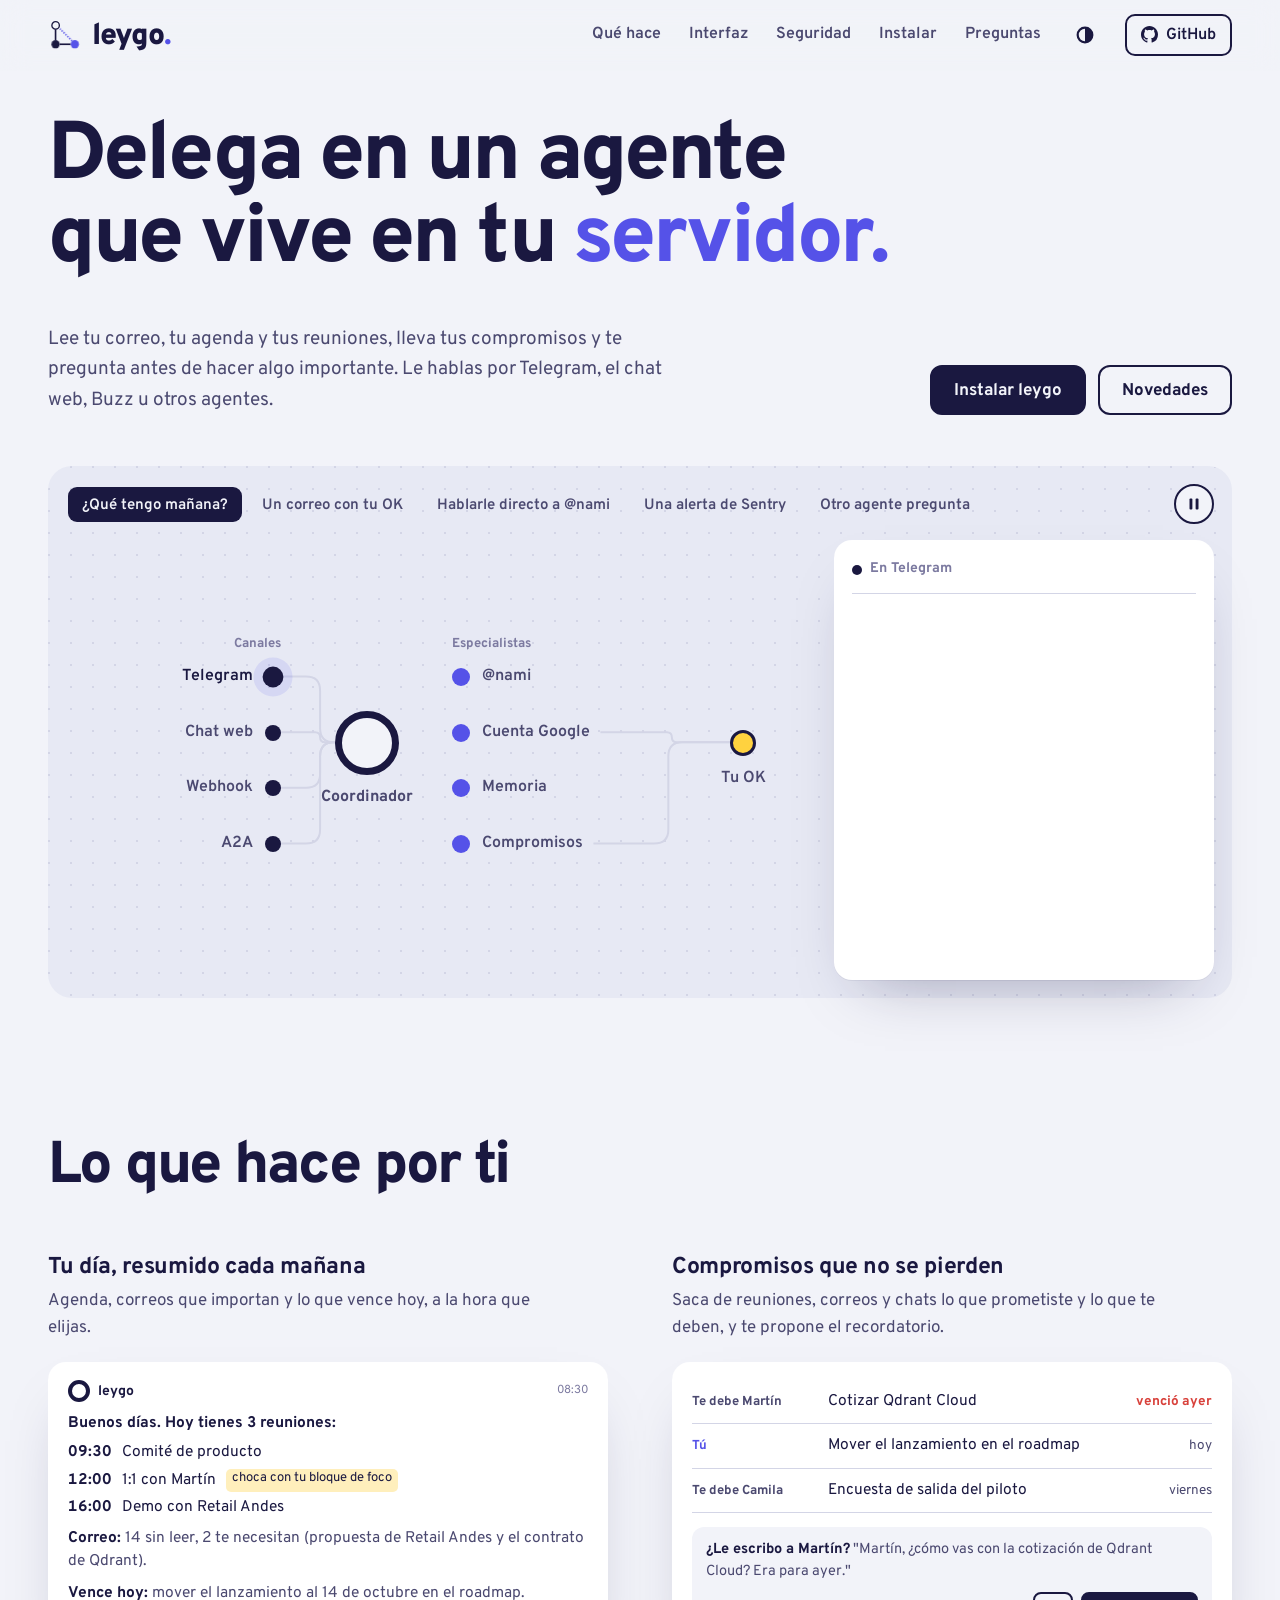
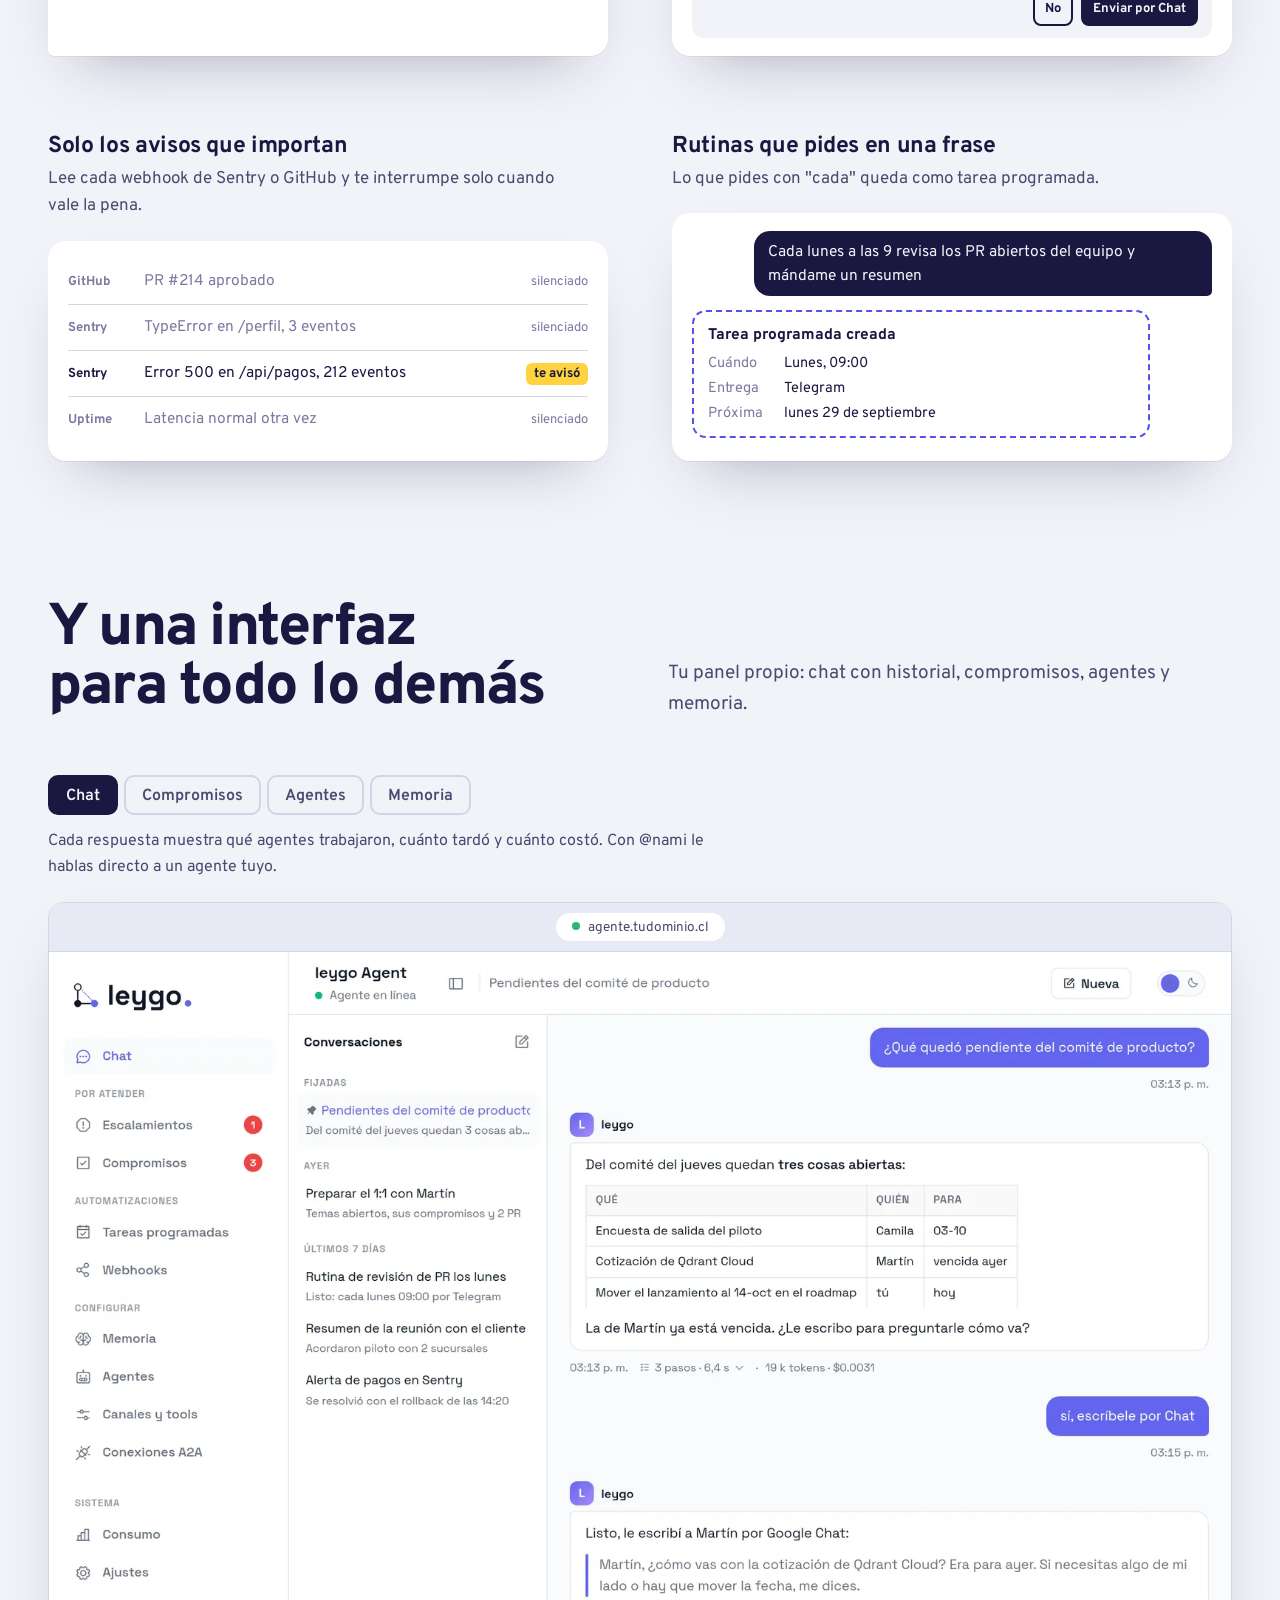
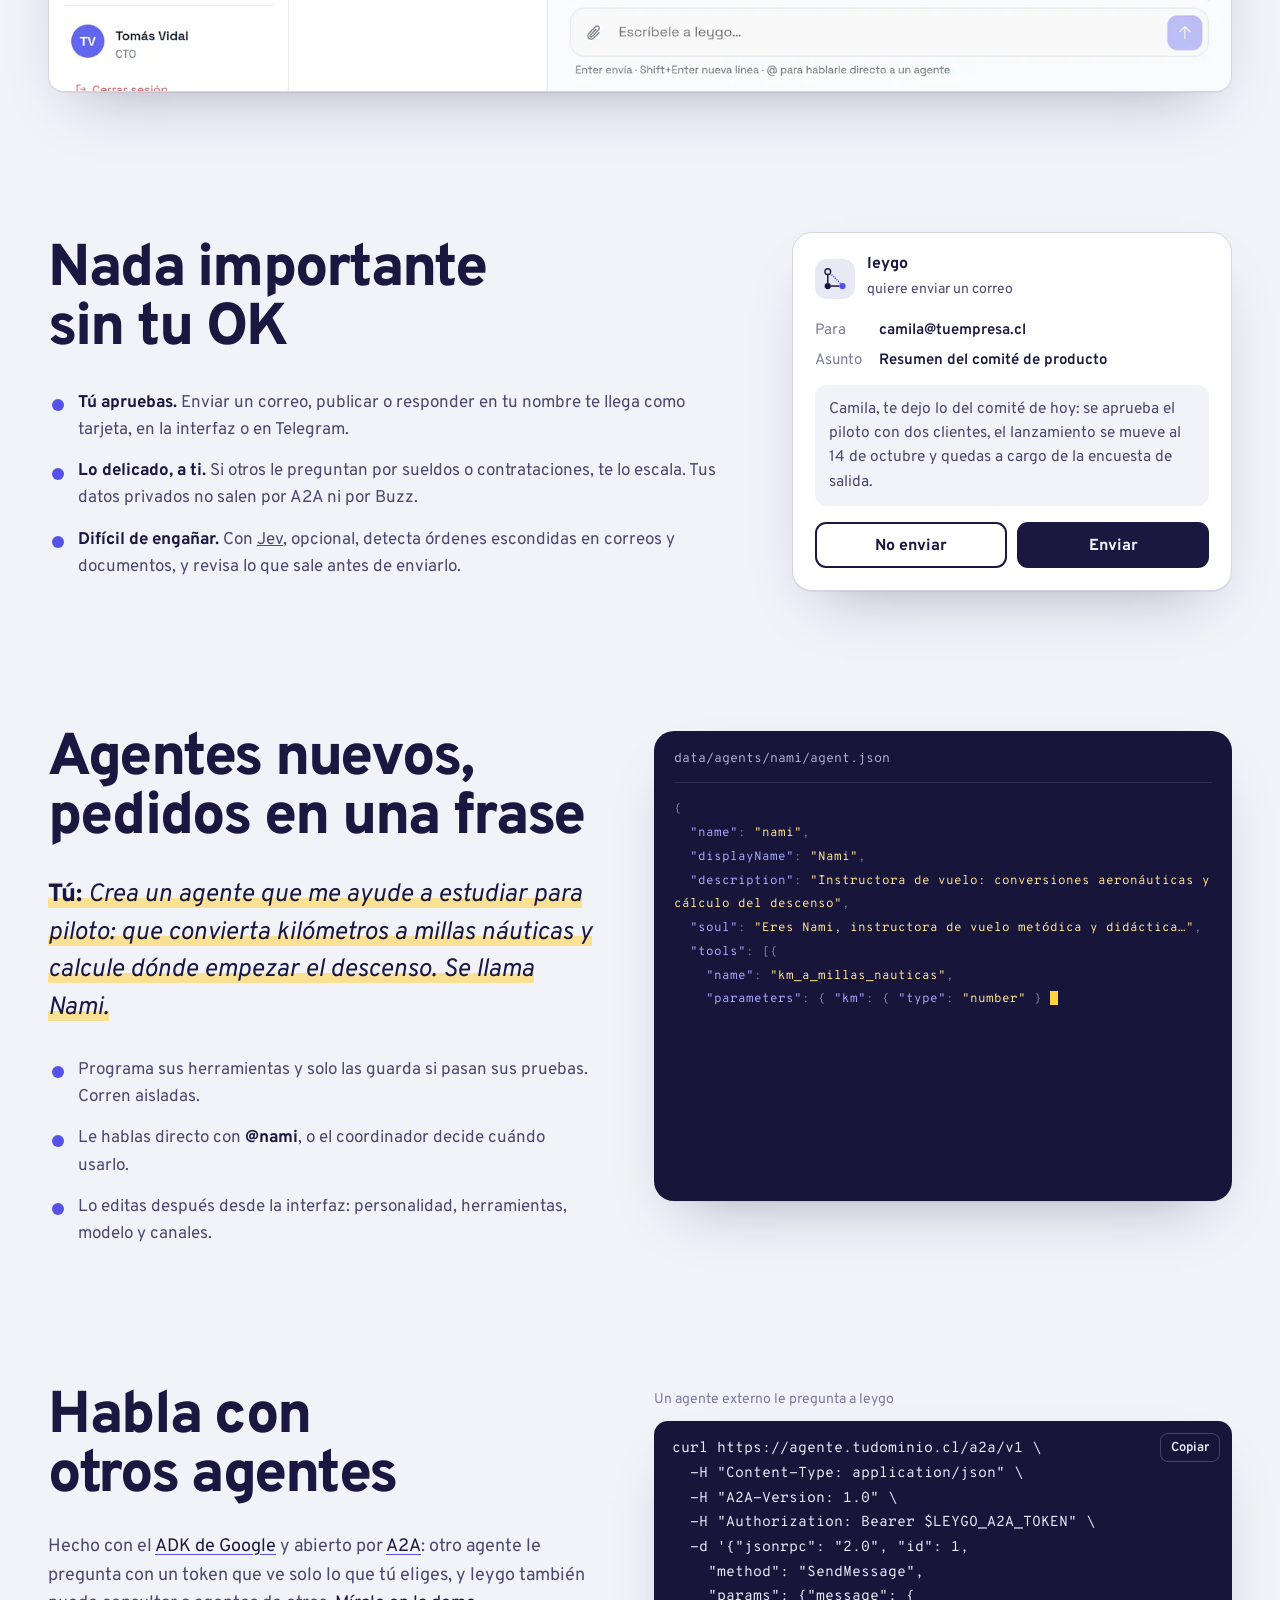
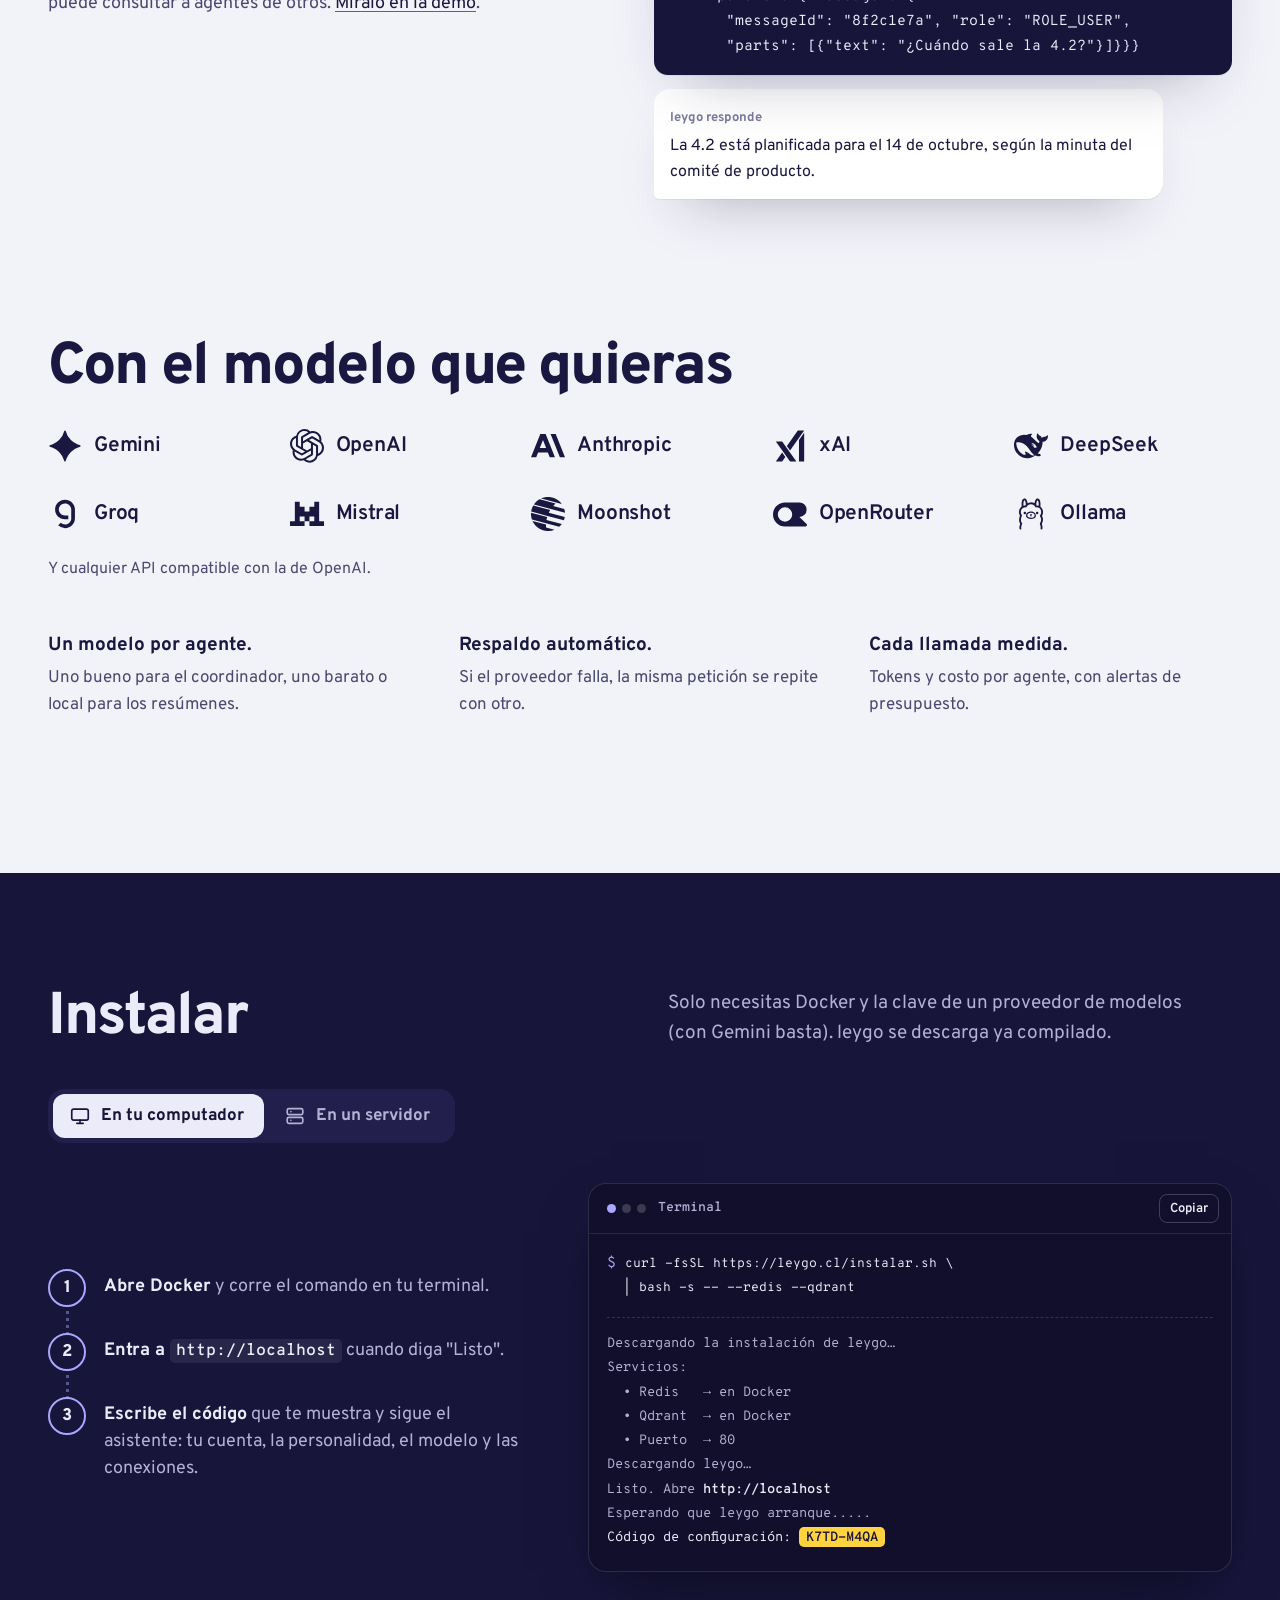
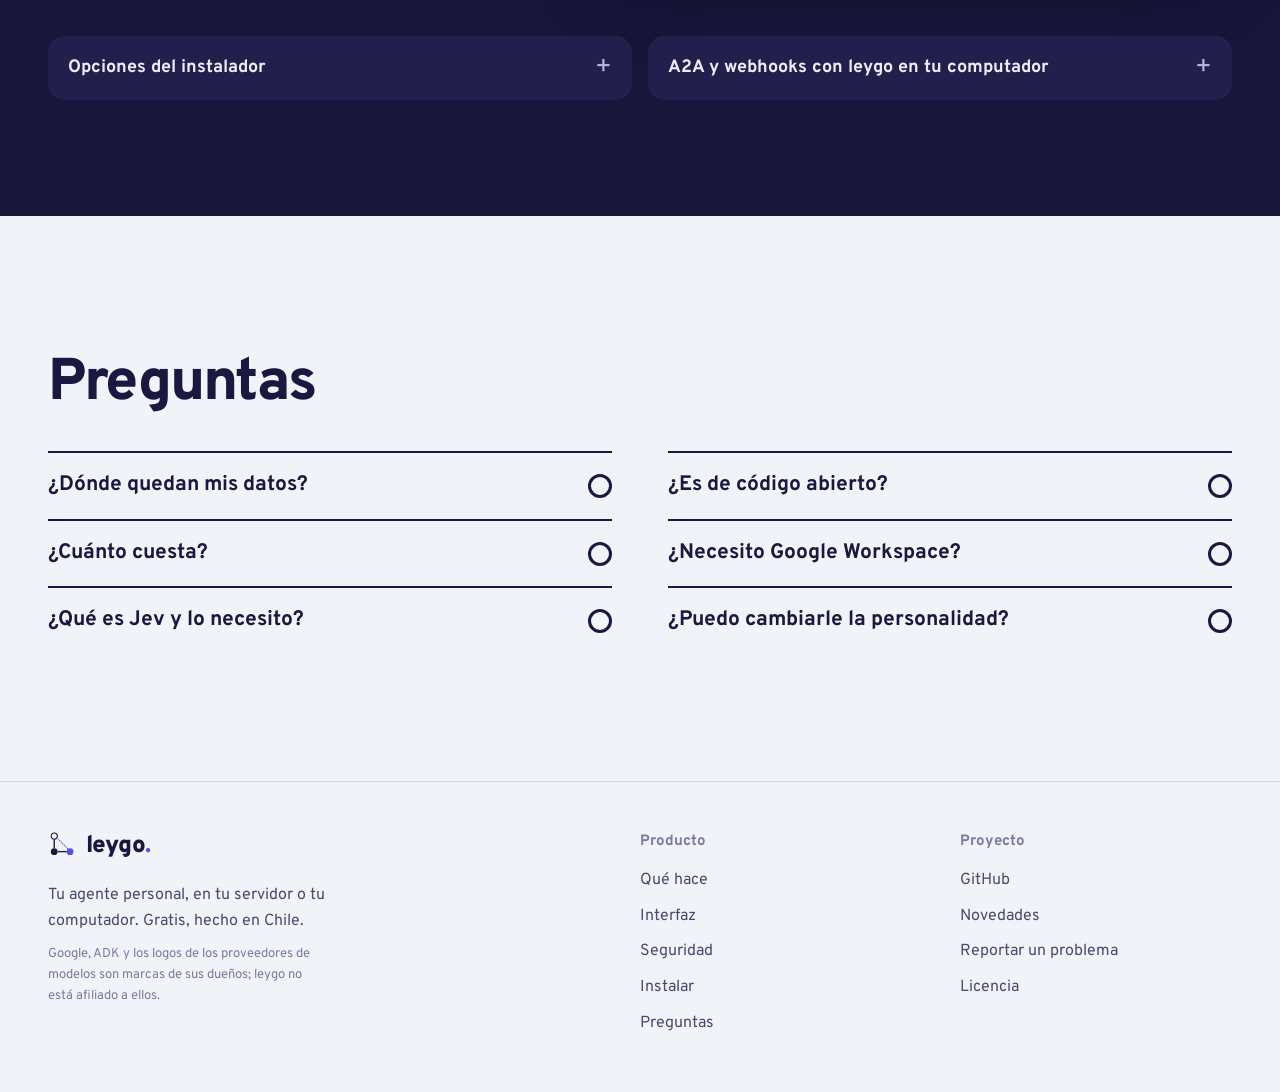
==== commit b8c1f165: "Instalar: pasos numerados y terminal con la salida del instalador - Pestañas con ícono (computador /" ====
--- a/index.html
+++ b/index.html
@@ -14,9 +14,9 @@
   <meta name="twitter:card" content="summary_large_image">
   <link rel="icon" href="favicon.svg" type="image/svg+xml">
   <link rel="preload" href="fonts/overpass-latin-wght-normal.woff2" as="font" type="font/woff2" crossorigin>
-  <link rel="stylesheet" href="styles.css?v=20260928b">
+  <link rel="stylesheet" href="styles.css?v=20260928c">
   <script>(function () { var d = document.documentElement; d.classList.add('js'); try { var t = localStorage.getItem('leygo-tema'); if (t === 'light' || t === 'dark') d.dataset.theme = t; } catch (e) {} })();</script>
-  <script src="app.js?v=20260928b" defer></script>
+  <script src="app.js?v=20260928c" defer></script>
 </head>
 <body>
   <a class="saltar" href="#contenido">Saltar al contenido</a>
@@ -316,21 +316,39 @@
         </div>
 
         <div class="donde" role="tablist" aria-label="Dónde instalar leygo">
-          <button type="button" role="tab" id="tab-pc" aria-controls="panel-pc" aria-selected="true">En tu computador</button>
-          <button type="button" role="tab" id="tab-srv" aria-controls="panel-srv" aria-selected="false" tabindex="-1">En un servidor</button>
-        </div>
+          <button type="button" role="tab" id="tab-pc" aria-controls="panel-pc" aria-selected="true"><svg viewBox="0 0 24 24" aria-hidden="true"><rect x="3" y="4.5" width="18" height="12" rx="2"/><path d="M8.5 20h7M12 16.5V20"/></svg>En tu computador</button>
+          <button type="button" role="tab" id="tab-srv" aria-controls="panel-srv" aria-selected="false" tabindex="-1"><svg viewBox="0 0 24 24" aria-hidden="true"><rect x="3.5" y="4" width="17" height="6.5" rx="1.8"/><rect x="3.5" y="13.5" width="17" height="6.5" rx="1.8"/><path d="M7.5 7.25h.01M7.5 16.75h.01"/></svg>En un servidor</button>
+        </div>
+
         <div class="donde-panel" id="panel-pc" role="tabpanel" aria-labelledby="tab-pc">
           <h3 class="donde-titulo">En tu computador</h3>
-          <div class="terminal"><pre><code>curl -fsSL https://leygo.cl/instalar.sh | bash -s -- \
-  --redis --qdrant</code></pre><button class="copiar" type="button">Copiar</button></div>
-          <p>Abre <code>http://localhost</code> y escribe el código que muestra el instalador. El asistente hace el resto.</p>
-        </div>
+          <ol class="pasos-inst">
+            <li><b>Abre Docker</b> y corre el comando en tu terminal.</li>
+            <li><b>Entra a <code>http://localhost</code></b> cuando diga "Listo".</li>
+            <li><b>Escribe el código</b> que te muestra y sigue el asistente: tu cuenta, la personalidad, el modelo y las conexiones.</li>
+          </ol>
+          <div class="ventana">
+            <div class="ventana-barra"><span class="ventana-titulo">Terminal</span><button class="copiar" type="button">Copiar</button></div>
+            <pre class="ventana-cmd"><span class="prompt" aria-hidden="true">$ </span><code>curl -fsSL https://leygo.cl/instalar.sh \
+  | bash -s -- --redis --qdrant</code></pre>
+            <pre class="salida" aria-label="Lo que verás al terminar"><span style="--i:0">Descargando la instalación de leygo…</span><span style="--i:1">Servicios:</span><span style="--i:2">  • Redis   → en Docker</span><span style="--i:3">  • Qdrant  → en Docker</span><span style="--i:4">  • Puerto  → 80</span><span style="--i:5">Descargando leygo…</span><span style="--i:6" class="ok">Listo. Abre <b>http://localhost</b></span><span style="--i:7">Esperando que leygo arranque.....</span><span style="--i:8" class="codigo">Código de configuración: <b>K7TD-M4QA</b></span></pre>
+          </div>
+        </div>
+
         <div class="donde-panel" id="panel-srv" role="tabpanel" aria-labelledby="tab-srv">
           <h3 class="donde-titulo">En un servidor</h3>
-          <p>Primero apunta tu dominio a la IP del servidor (un registro A). El certificado sale solo.</p>
-          <div class="terminal"><pre><code>curl -fsSL https://leygo.cl/instalar.sh | bash -s -- \
-  --dominio agente.tudominio.cl --redis --qdrant</code></pre><button class="copiar" type="button">Copiar</button></div>
-          <p>Abre tu dominio y escribe el código que muestra el instalador. El asistente hace el resto.</p>
+          <ol class="pasos-inst">
+            <li><b>Apunta tu dominio</b> a la IP del servidor con un registro A.</li>
+            <li><b>Corre el comando</b> en el servidor. El certificado HTTPS sale solo.</li>
+            <li><b>Entra a tu dominio y escribe el código</b> que te muestra. El asistente hace el resto.</li>
+          </ol>
+          <div class="ventana">
+            <div class="ventana-barra"><span class="ventana-titulo">Terminal</span><button class="copiar" type="button">Copiar</button></div>
+            <pre class="ventana-cmd"><span class="prompt" aria-hidden="true">$ </span><code>curl -fsSL https://leygo.cl/instalar.sh \
+  | bash -s -- --redis --qdrant \
+    --dominio agente.tudominio.cl</code></pre>
+            <pre class="salida" aria-label="Lo que verás al terminar"><span style="--i:0">Descargando la instalación de leygo…</span><span style="--i:1">Servicios:</span><span style="--i:2">  • Redis   → en Docker</span><span style="--i:3">  • Qdrant  → en Docker</span><span style="--i:4">  • Dominio → agente.tudominio.cl</span><span style="--i:5">Descargando leygo…</span><span style="--i:6" class="ok">Listo. Abre <b>https://agente.tudominio.cl</b></span><span style="--i:7">Esperando que leygo arranque.....</span><span style="--i:8" class="codigo">Código de configuración: <b>K7TD-M4QA</b></span></pre>
+          </div>
         </div>
 
         <div class="mas">
@@ -344,16 +362,19 @@
               <div class="op" role="listitem"><code>./instalar.sh --puerto 8080</code><span class="com"># en http://localhost:8080</span></div>
             </div>
             <p>¿Un segundo leygo en el mismo equipo? Otra carpeta y otro puerto:</p>
-            <div class="terminal"><pre><code>curl -fsSL https://leygo.cl/instalar.sh | bash -s -- \
-  --carpeta leygo-2 --puerto 8080 --redis --qdrant</code></pre><button class="copiar" type="button">Copiar</button></div>
+            <div class="terminal"><pre><code>curl -fsSL https://leygo.cl/instalar.sh \
+  | bash -s -- --carpeta leygo-2 \
+    --puerto 8080 --redis --qdrant</code></pre><button class="copiar" type="button">Copiar</button></div>
             <p>¿Perdiste el código de configuración?</p>
-            <div class="terminal"><pre><code>cd leygo/ &amp;&amp; docker compose logs agent | grep -A4 "configuración"</code></pre><button class="copiar" type="button">Copiar</button></div>
+            <div class="terminal"><pre><code>cd leygo/ &amp;&amp; docker compose logs agent \
+  | grep -A4 "configuración"</code></pre><button class="copiar" type="button">Copiar</button></div>
           </details>
           <details>
             <summary>A2A y webhooks con leygo en tu computador</summary>
             <p>Para que otros agentes o Sentry te encuentren necesitas una URL pública. Ábrela con un túnel, <b>después de terminar el asistente</b>:</p>
             <div class="terminal"><pre><code>cloudflared tunnel --url http://localhost:80
-# o con ngrok: ngrok http --url=tu-agente.ngrok-free.app 80</code></pre><button class="copiar" type="button">Copiar</button></div>
+# o con ngrok:
+# ngrok http --url=tu-agente.ngrok-free.app 80</code></pre><button class="copiar" type="button">Copiar</button></div>
             <p>Agrega esa URL a <code>.env</code> y reinicia con <code>docker compose up -d --force-recreate agent</code>:</p>
             <div class="terminal"><pre><code>A2A_BASE_URL=https://tu-agente.trycloudflare.com
 PUBLIC_BASE_URL=https://tu-agente.trycloudflare.com</code></pre><button class="copiar" type="button">Copiar</button></div>
--- a/styles.css
+++ b/styles.css
@@ -518,37 +518,80 @@
 .rota-p.sale { transform: translateY(-105%); opacity: 0; }
 
 /* ─── Instalar: computador o servidor ───────────────────────── */
-.donde { display: inline-flex; gap: 4px; padding: 4px; border-radius: 14px; background: var(--noche-2); margin-bottom: 22px; }
-.donde button { font: 700 16px/1 var(--f); border: 0; border-radius: 10px; padding: 12px 18px 10px; background: transparent; color: var(--noche-tinta-2); cursor: pointer; }
+.instalar-cabeza { margin-bottom: 40px; }
+.donde { display: inline-flex; gap: 4px; padding: 5px; border-radius: 16px; background: var(--noche-2); margin-bottom: 40px; }
+.donde button { display: inline-flex; align-items: center; gap: 10px; font: 700 17px/1 var(--f); border: 0; border-radius: 12px; padding: 13px 20px 11px 16px; background: transparent; color: var(--noche-tinta-2); cursor: pointer; transition: background-color .2s, color .2s; }
+.donde svg { width: 22px; height: 22px; margin-top: -2px; fill: none; stroke: currentColor; stroke-width: 1.8; stroke-linecap: round; stroke-linejoin: round; }
 .donde button:hover { color: var(--noche-tinta); }
 .donde button[aria-selected="true"] { background: var(--noche-tinta); color: var(--noche); }
 .donde button:focus-visible { outline: 3px solid var(--noche-leygo); outline-offset: 2px; }
 html:not(.js) .donde { display: none; }
+
+.donde-panel { display: grid; grid-template-columns: minmax(0, .85fr) minmax(0, 1.15fr); gap: 32px 64px; align-items: center; min-width: 0; }
+.donde-panel > * { min-width: 0; }
+.donde-panel[hidden] { display: none; }
+.donde-panel + .donde-panel { margin-top: 64px; }
+.js .donde-panel + .donde-panel { margin-top: 0; }
+.donde-titulo { grid-column: 1 / -1; font-size: 22px; font-weight: 700; }
 .js .donde-titulo { position: absolute; width: 1px; height: 1px; overflow: hidden; clip: rect(0 0 0 0); white-space: nowrap; }
-.donde-titulo { font-size: 22px; font-weight: 700; margin: 0 0 12px; }
-.donde-panel + .donde-panel { margin-top: 40px; }
-.js .donde-panel + .donde-panel { margin-top: 0; }
-.donde-panel p, .mas p { color: var(--noche-tinta-2); font-size: 17px; max-width: 64ch; margin: 14px 0; }
-.donde-panel p:first-child { margin-top: 0; }
-.instalar p code { color: var(--noche-tinta); background: var(--noche-2); padding: 2px 6px; border-radius: 5px; }
-.instalar .terminal code { background: none; padding: 0; }
-.mas { margin-top: 56px; display: grid; grid-template-columns: minmax(0, 1fr); max-width: 820px; }
-.mas details, .donde-panel { min-width: 0; }
-.mas details { border-top: 1px solid rgba(255, 255, 255, .16); padding: 16px 0; }
-.mas details:last-child { border-bottom: 1px solid rgba(255, 255, 255, .16); }
-.mas summary { list-style: none; cursor: pointer; font-size: 18px; font-weight: 700; display: flex; justify-content: space-between; align-items: center; gap: 16px; color: var(--noche-tinta); }
+
+.pasos-inst { list-style: none; counter-reset: pi; display: grid; gap: 26px; }
+.pasos-inst li { counter-increment: pi; position: relative; padding-left: 56px; min-height: 38px; color: var(--noche-tinta-2); font-size: 18px; line-height: 1.5; }
+.pasos-inst li::before { content: counter(pi); position: absolute; left: 0; top: -4px; width: 38px; height: 38px; display: grid; place-items: center; padding-top: 3px; box-sizing: border-box; border-radius: 50%; border: 2.5px solid var(--noche-leygo); color: var(--noche-tinta); font-weight: 800; font-size: 17px; }
+.pasos-inst li:not(:last-child)::after { content: ''; position: absolute; left: 18px; top: 38px; bottom: -24px; width: 2.5px; background: linear-gradient(var(--noche-leygo) 50%, transparent 0) 0 0 / 100% 7px; opacity: .45; }
+.pasos-inst b { color: var(--noche-tinta); }
+
+.ventana { background: rgba(0, 0, 0, .26); border: 1px solid rgba(255, 255, 255, .12); border-radius: 18px; box-shadow: 0 24px 60px -24px rgba(0, 0, 0, .6); overflow: hidden; }
+.ventana-barra { display: flex; align-items: center; justify-content: space-between; gap: 12px; padding: 10px 12px 10px 18px; border-bottom: 1px solid rgba(255, 255, 255, .1); }
+.ventana-titulo { display: inline-flex; align-items: center; gap: 12px; font: 600 13px/1 var(--f-mono); color: var(--noche-tinta-2); }
+.ventana-titulo::before { content: ''; width: 9px; height: 9px; border-radius: 50%; background: var(--noche-leygo); box-shadow: 15px 0 0 rgba(255, 255, 255, .18), 30px 0 0 rgba(255, 255, 255, .18); margin-right: 30px; }
+.ventana .copiar { position: static; }
+.ventana-cmd, .salida { font-family: var(--f-mono); overflow-x: auto; }
+.ventana-cmd { padding: 18px 18px 16px; font-size: 14.5px; line-height: 1.7; color: var(--noche-tinta); }
+.ventana-cmd .prompt { color: var(--noche-leygo); user-select: none; }
+.salida { margin: 0 18px; padding: 14px 0 20px; border-top: 1px dashed rgba(255, 255, 255, .14); font-size: 13.5px; line-height: 1.8; color: var(--noche-tinta-2); }
+.salida span { display: block; }
+.salida .ok b { color: var(--noche-tinta); font-weight: 600; }
+.salida .codigo { color: var(--noche-tinta); }
+.salida .codigo b { background: var(--marcador); color: #17153A; padding: 2px 7px 1px; border-radius: 5px; font-weight: 700; }
+.js .salida span { opacity: 0; transform: translateY(4px); }
+.ventana.corre .salida span { animation: linea-sale .32s ease-out forwards; animation-delay: calc(var(--i) * .3s + .35s); }
+.ventana.corre .salida .ok, .ventana.corre .salida .codigo { animation-delay: calc(var(--i) * .3s + .9s); }
+@keyframes linea-sale { to { opacity: 1; transform: none; } }
+
+.mas { margin-top: 64px; display: grid; grid-template-columns: repeat(2, minmax(0, 1fr)); gap: 16px; align-items: start; }
+.mas details { min-width: 0; background: var(--noche-2); border-radius: 16px; }
+.mas summary { list-style: none; cursor: pointer; padding: 18px 20px; font-size: 18px; font-weight: 700; display: flex; justify-content: space-between; align-items: center; gap: 16px; color: var(--noche-tinta); border-radius: 16px; }
 .mas summary::-webkit-details-marker { display: none; }
 .mas summary::after { content: '+'; flex-shrink: 0; font-size: 26px; line-height: 1; font-weight: 400; color: var(--noche-tinta-2); transition: transform .2s; }
 .mas details[open] summary::after { transform: rotate(45deg); }
-.mas summary:focus-visible { outline: 3px solid var(--noche-leygo); outline-offset: 4px; border-radius: 4px; }
+.mas summary:hover::after { color: var(--noche-tinta); }
+.mas summary:focus-visible { outline: 3px solid var(--noche-leygo); outline-offset: 2px; }
+.mas details > :not(summary) { margin-left: 20px; margin-right: 20px; }
+.mas details > :last-child { margin-bottom: 20px; }
+.mas p { color: var(--noche-tinta-2); font-size: 16px; margin-top: 16px; margin-bottom: 10px; }
+.mas details > p:first-of-type { margin-top: 0; }
 .mas p b { color: var(--noche-tinta); }
-.instalar .terminal.opciones { padding-right: 18px; display: grid; grid-template-columns: max-content minmax(0, 1fr); column-gap: 22px; row-gap: 4px; font-family: var(--f-mono); font-size: 14.5px; line-height: 1.7; }
+.mas .terminal { background: rgba(0, 0, 0, .26); max-width: none; }
+.mas .terminal pre, .instalar .terminal.opciones { font-size: 13px; }
+.instalar p code { color: var(--noche-tinta); background: rgba(255, 255, 255, .08); padding: 2px 6px; border-radius: 5px; }
+.pasos-inst code { color: var(--noche-tinta); background: rgba(255, 255, 255, .08); padding: 2px 6px; border-radius: 5px; font-size: .9em; }
+.instalar .terminal code { background: none; padding: 0; }
+.instalar .terminal.opciones { padding-right: 18px; display: grid; grid-template-columns: max-content minmax(0, 1fr); column-gap: 22px; row-gap: 4px; font-family: var(--f-mono); font-size: 14px; line-height: 1.7; }
 .instalar .opciones .op { display: contents; }
 .instalar .opciones code { white-space: nowrap; }
-.instalar .opciones .com { opacity: .55; white-space: nowrap; }
+.instalar .opciones .com { opacity: .55; }
+
+.instalar .terminal.opciones { grid-template-columns: minmax(0, 1fr); row-gap: 0; font-size: 13px; }
+.instalar .opciones .op { display: flex; flex-direction: column-reverse; padding: 5px 0; }
+@media (max-width: 900px) {
+  .donde-panel { grid-template-columns: minmax(0, 1fr); gap: 32px; }
+  .mas { grid-template-columns: minmax(0, 1fr); margin-top: 48px; }
+}
 @media (max-width: 800px) {
-  .instalar .terminal.opciones { padding-top: 16px; grid-template-columns: minmax(0, 1fr); row-gap: 0; font-size: 13.5px; }
-  .instalar .opciones .op { display: flex; flex-direction: column-reverse; padding: 6px 0; }
-  .instalar .opciones .com { white-space: normal; }
-}
-@media (max-width: 480px) { .donde { display: flex; } .donde button { flex: 1; padding: 12px 10px 10px; font-size: 15px; } }
+  .instalar .terminal.opciones { padding-top: 16px; font-size: 13.5px; }
+  .ventana-cmd { font-size: 13px; padding: 16px 14px 14px; }
+  .salida { margin: 0 14px; font-size: 12.5px; }
+  .pasos-inst li { font-size: 17px; }
+}
+@media (max-width: 480px) { .donde { display: flex; } .donde button { flex: 1; justify-content: center; padding: 12px 8px 10px; font-size: 15px; gap: 7px; } .donde svg { width: 19px; height: 19px; } }
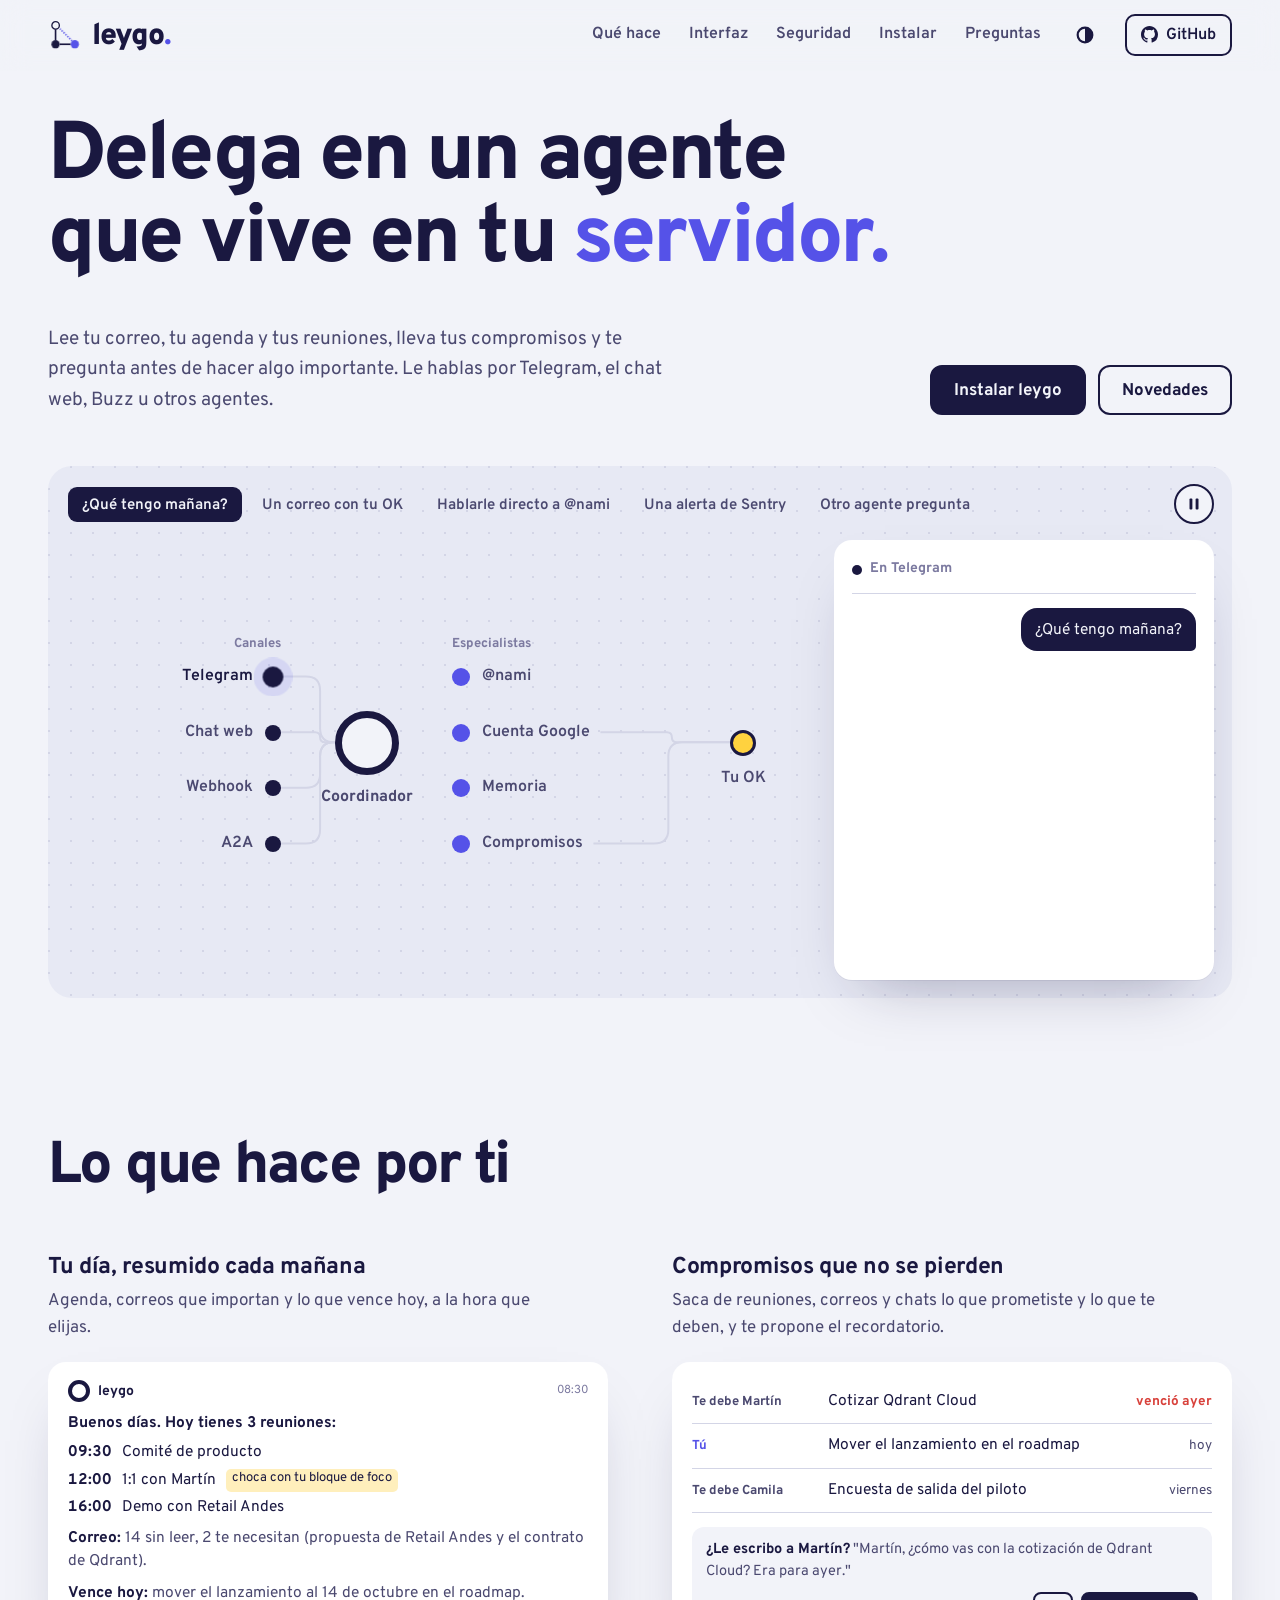
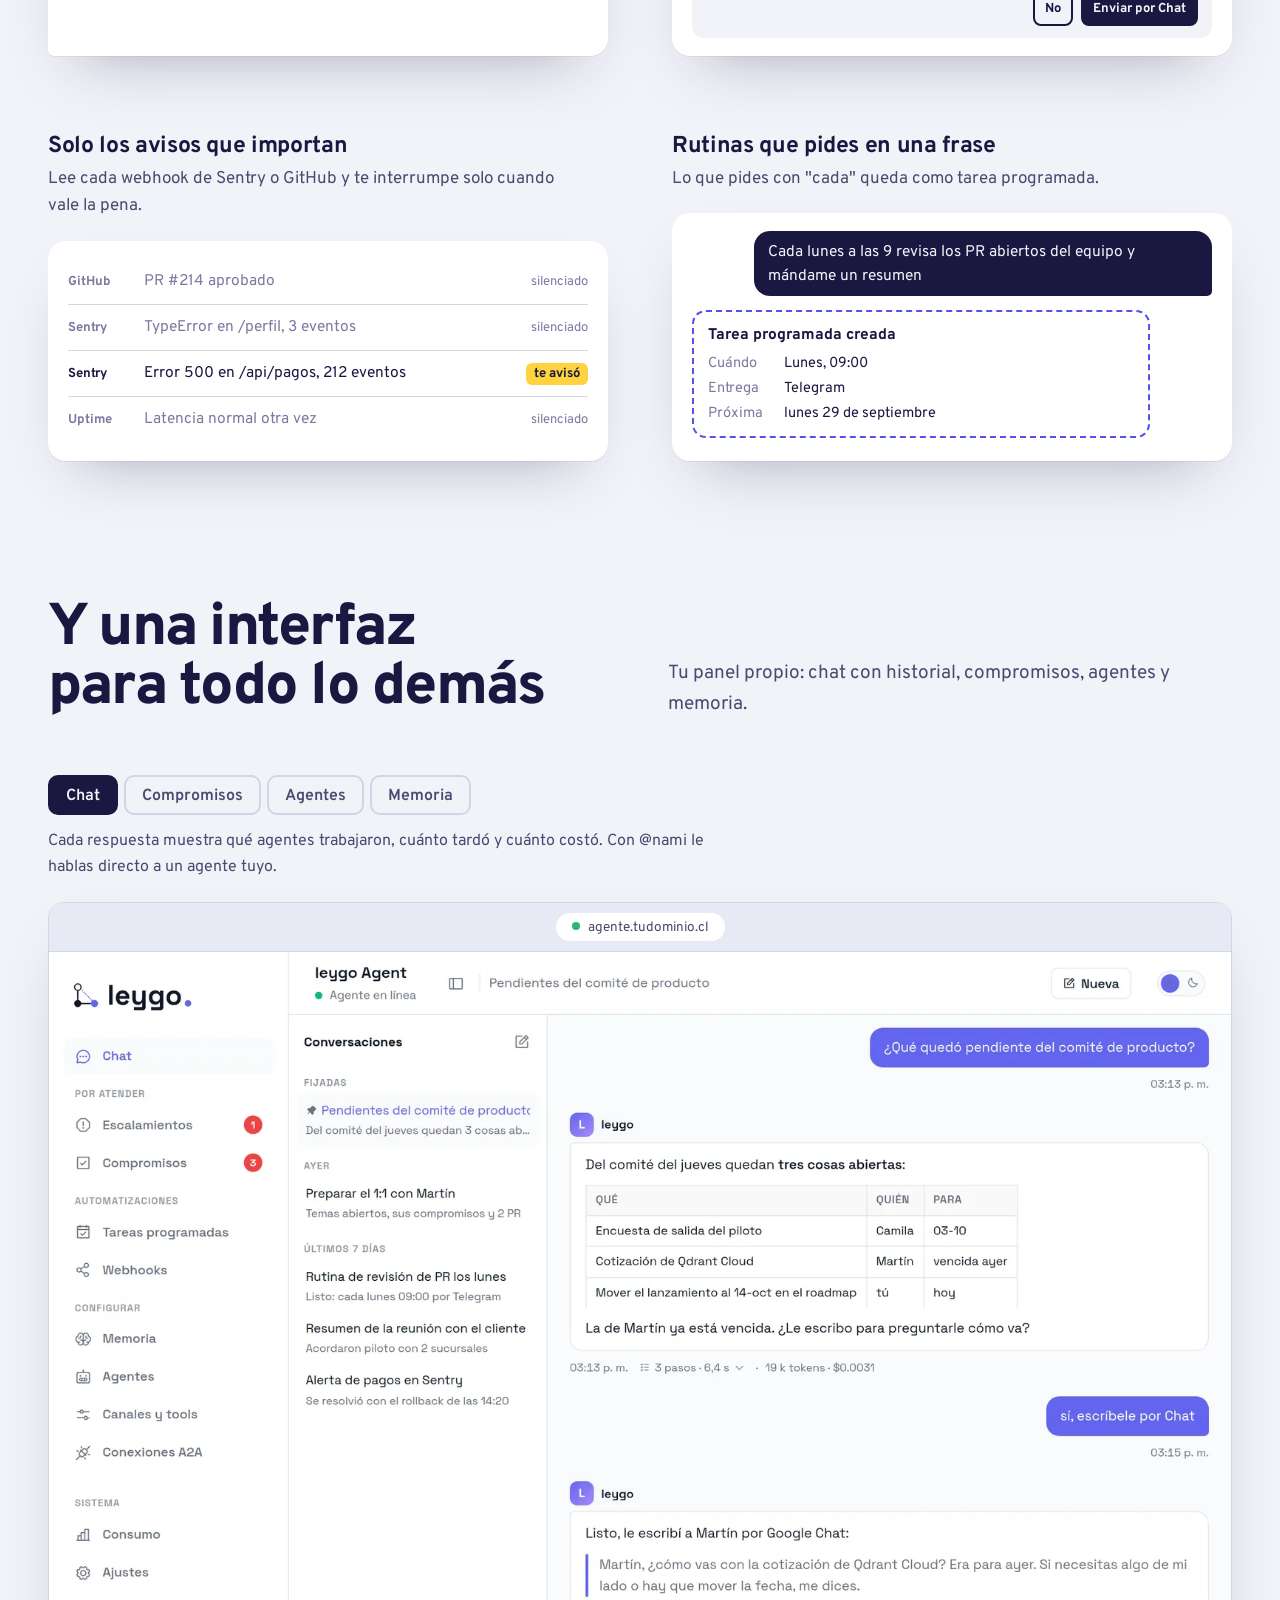
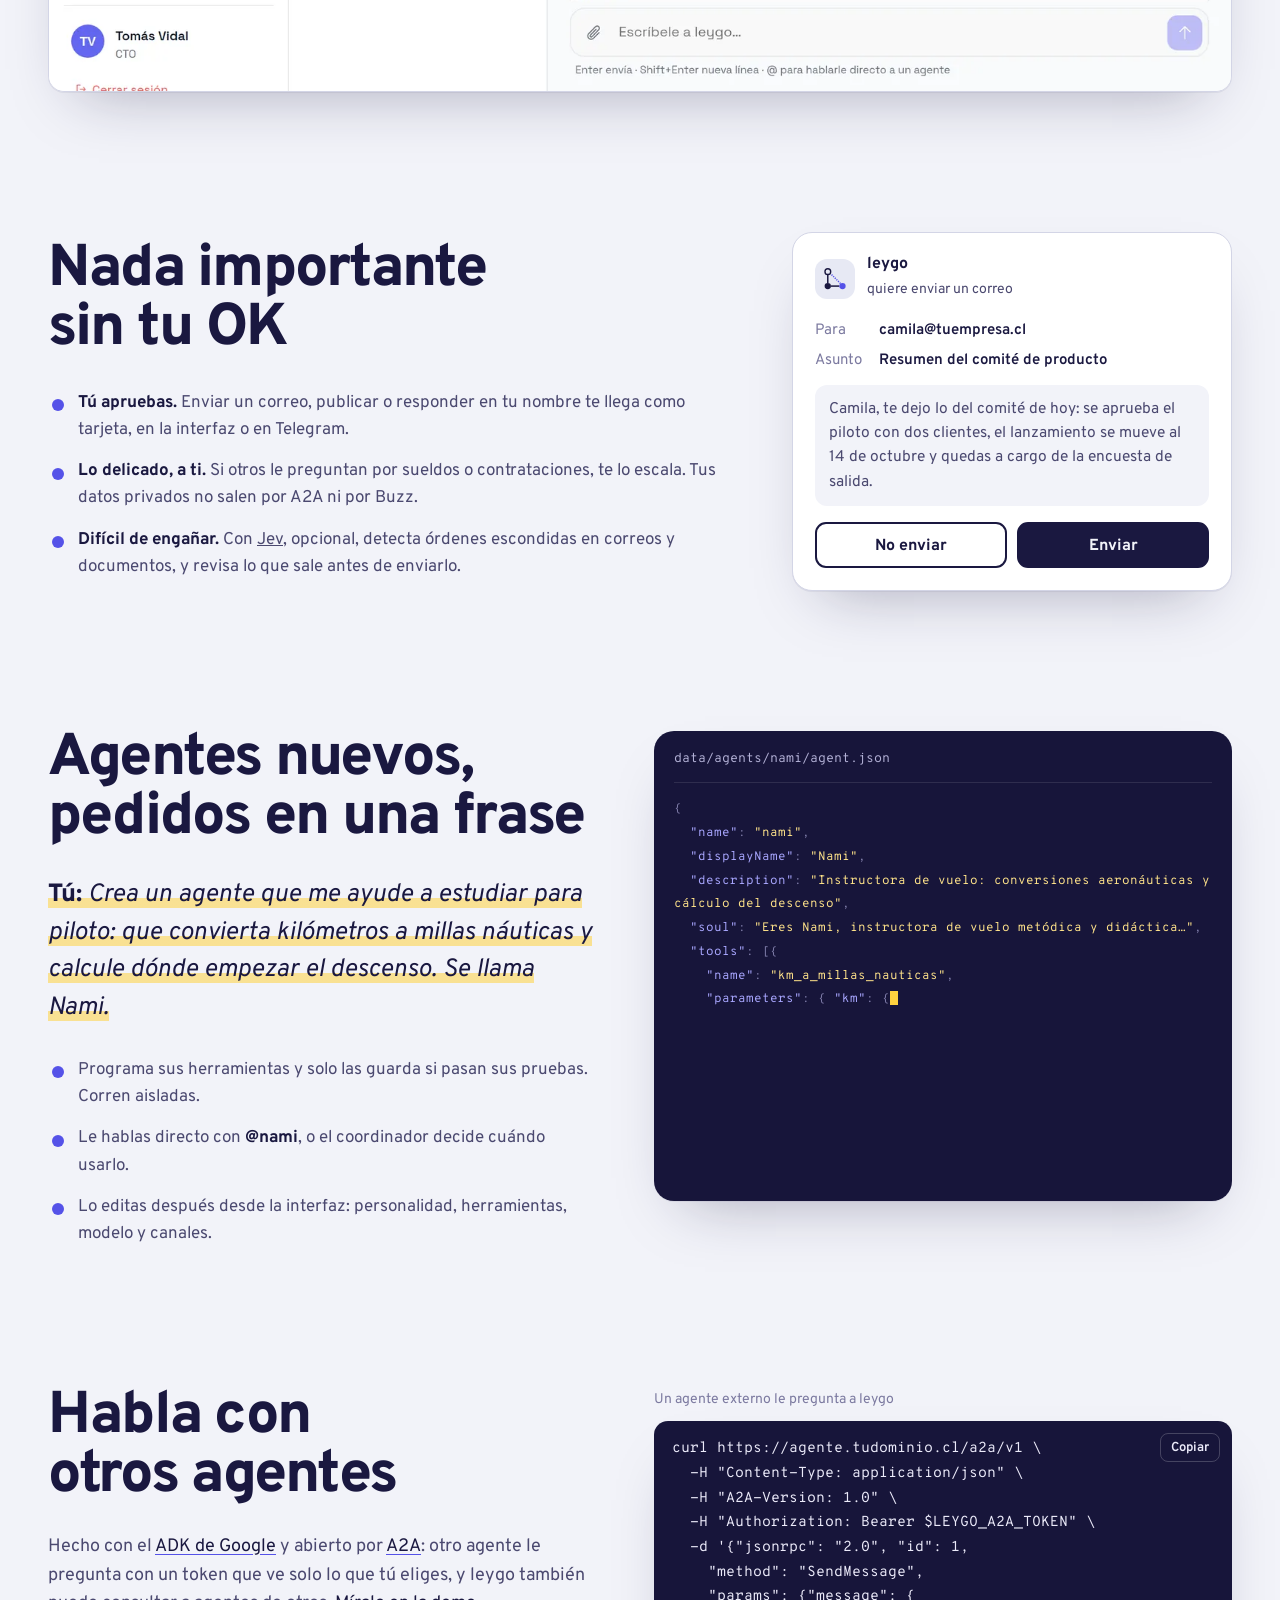
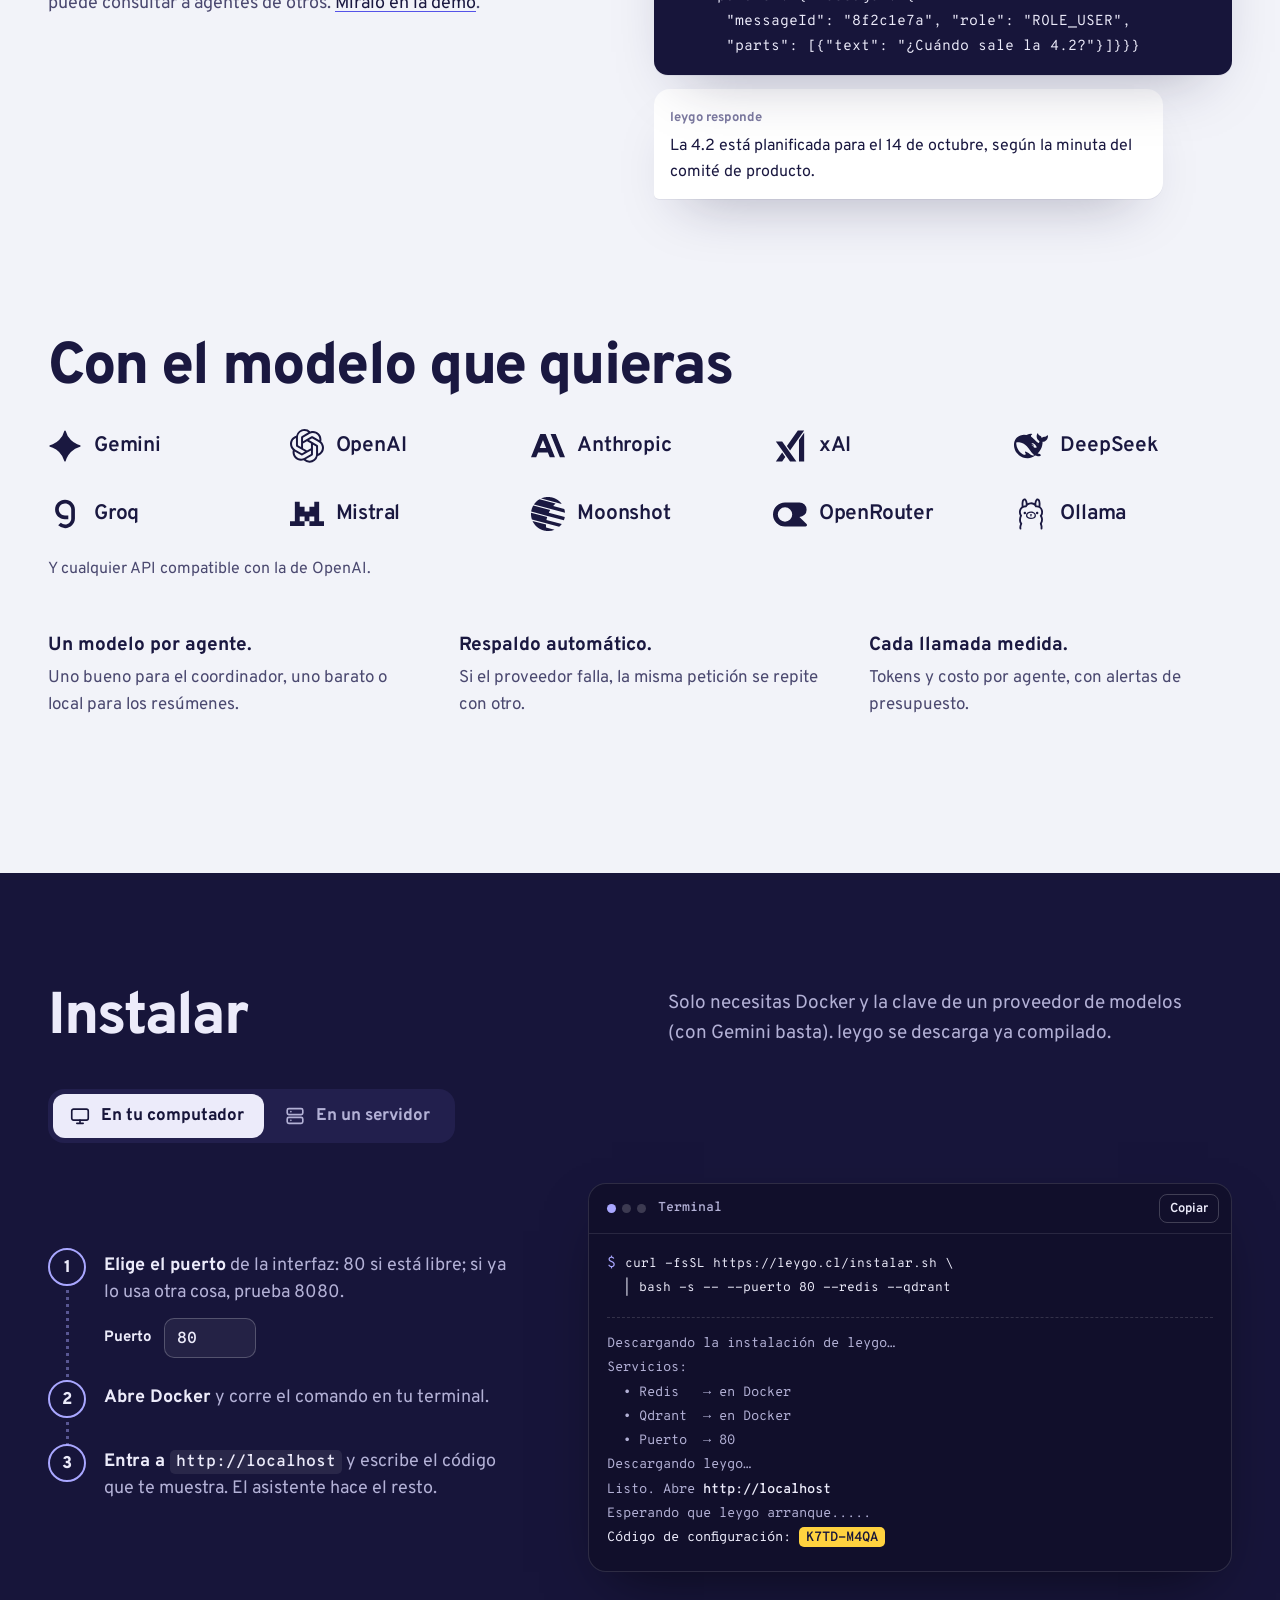
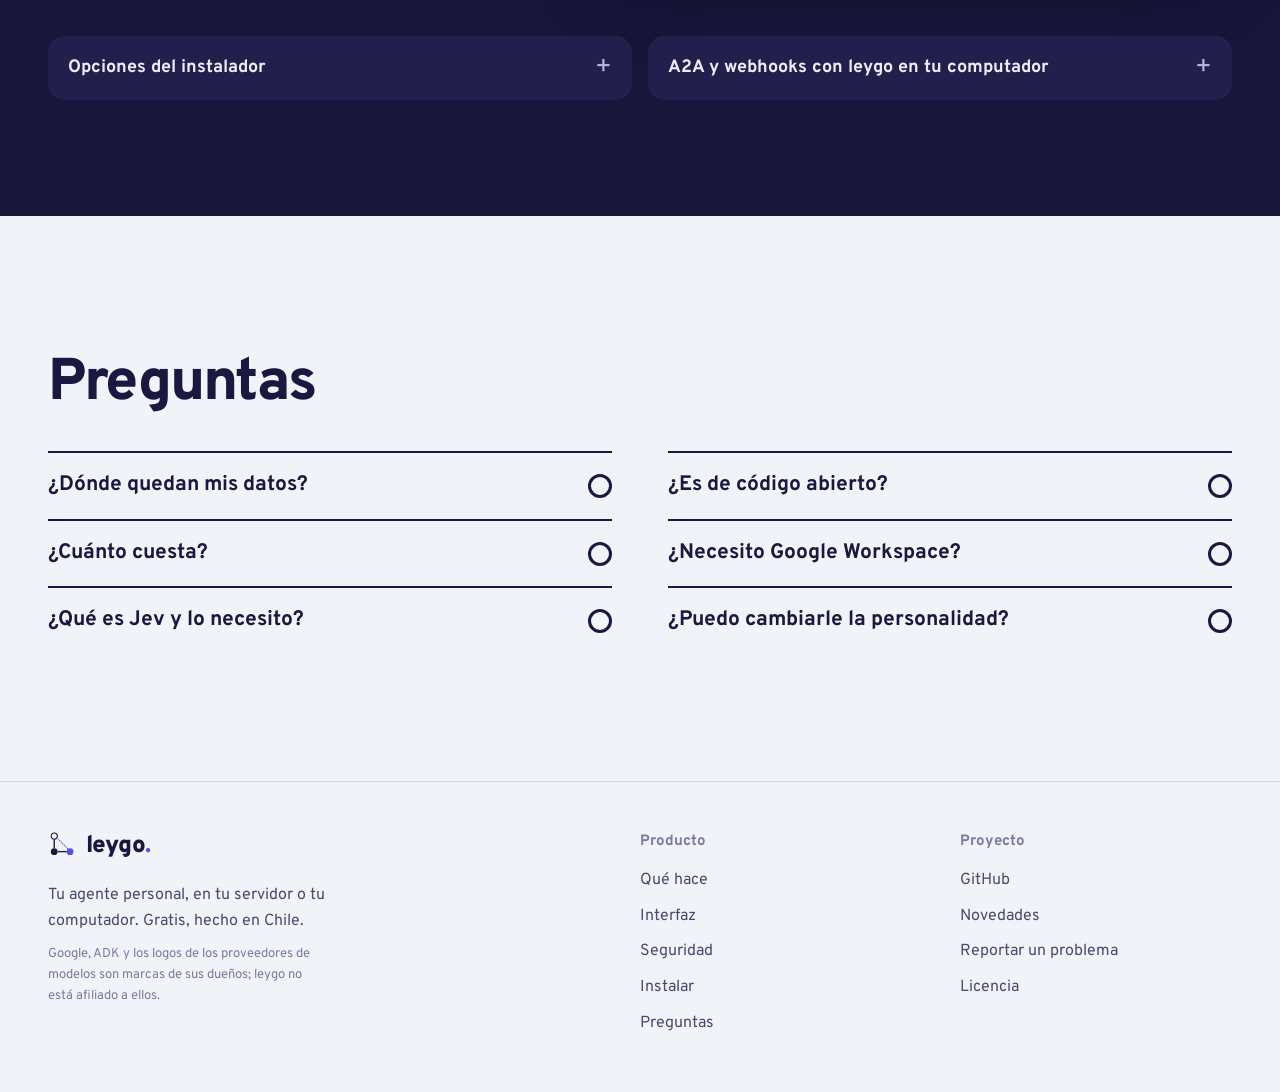
==== commit 469c58b7: "Instalar: elegir el puerto en "En tu computador" Paso 1 con un campo de puerto (80 por defecto). Act" ====
--- a/index.html
+++ b/index.html
@@ -14,9 +14,9 @@
   <meta name="twitter:card" content="summary_large_image">
   <link rel="icon" href="favicon.svg" type="image/svg+xml">
   <link rel="preload" href="fonts/overpass-latin-wght-normal.woff2" as="font" type="font/woff2" crossorigin>
-  <link rel="stylesheet" href="styles.css?v=20260928c">
+  <link rel="stylesheet" href="styles.css?v=20260928d">
   <script>(function () { var d = document.documentElement; d.classList.add('js'); try { var t = localStorage.getItem('leygo-tema'); if (t === 'light' || t === 'dark') d.dataset.theme = t; } catch (e) {} })();</script>
-  <script src="app.js?v=20260928c" defer></script>
+  <script src="app.js?v=20260928d" defer></script>
 </head>
 <body>
   <a class="saltar" href="#contenido">Saltar al contenido</a>
@@ -323,15 +323,16 @@
         <div class="donde-panel" id="panel-pc" role="tabpanel" aria-labelledby="tab-pc">
           <h3 class="donde-titulo">En tu computador</h3>
           <ol class="pasos-inst">
+            <li><b>Elige el puerto</b> de la interfaz: 80 si está libre; si ya lo usa otra cosa, prueba 8080.
+              <span class="puerto-campo"><label for="puerto">Puerto</label><input id="puerto" type="text" inputmode="numeric" pattern="[0-9]*" maxlength="5" value="80" autocomplete="off" aria-describedby="puerto-error"><span id="puerto-error" class="puerto-error" aria-live="polite"></span></span></li>
             <li><b>Abre Docker</b> y corre el comando en tu terminal.</li>
-            <li><b>Entra a <code>http://localhost</code></b> cuando diga "Listo".</li>
-            <li><b>Escribe el código</b> que te muestra y sigue el asistente: tu cuenta, la personalidad, el modelo y las conexiones.</li>
+            <li><b>Entra a <code class="v-url">http://localhost</code></b> y escribe el código que te muestra. El asistente hace el resto.</li>
           </ol>
           <div class="ventana">
             <div class="ventana-barra"><span class="ventana-titulo">Terminal</span><button class="copiar" type="button">Copiar</button></div>
             <pre class="ventana-cmd"><span class="prompt" aria-hidden="true">$ </span><code>curl -fsSL https://leygo.cl/instalar.sh \
-  | bash -s -- --redis --qdrant</code></pre>
-            <pre class="salida" aria-label="Lo que verás al terminar"><span style="--i:0">Descargando la instalación de leygo…</span><span style="--i:1">Servicios:</span><span style="--i:2">  • Redis   → en Docker</span><span style="--i:3">  • Qdrant  → en Docker</span><span style="--i:4">  • Puerto  → 80</span><span style="--i:5">Descargando leygo…</span><span style="--i:6" class="ok">Listo. Abre <b>http://localhost</b></span><span style="--i:7">Esperando que leygo arranque.....</span><span style="--i:8" class="codigo">Código de configuración: <b>K7TD-M4QA</b></span></pre>
+  | bash -s -- --puerto <span class="v-puerto">80</span> --redis --qdrant</code></pre>
+            <pre class="salida" aria-label="Lo que verás al terminar"><span style="--i:0">Descargando la instalación de leygo…</span><span style="--i:1">Servicios:</span><span style="--i:2">  • Redis   → en Docker</span><span style="--i:3">  • Qdrant  → en Docker</span><span style="--i:4">  • Puerto  → <span class="v-puerto">80</span></span><span style="--i:5">Descargando leygo…</span><span style="--i:6" class="ok">Listo. Abre <b class="v-url">http://localhost</b></span><span style="--i:7">Esperando que leygo arranque.....</span><span style="--i:8" class="codigo">Código de configuración: <b>K7TD-M4QA</b></span></pre>
           </div>
         </div>
 
@@ -339,7 +340,7 @@
           <h3 class="donde-titulo">En un servidor</h3>
           <ol class="pasos-inst">
             <li><b>Apunta tu dominio</b> a la IP del servidor con un registro A.</li>
-            <li><b>Corre el comando</b> en el servidor. El certificado HTTPS sale solo.</li>
+            <li><b>Corre el comando</b> en el servidor. Usa los puertos 80 y 443, que el certificado HTTPS necesita, y sale solo.</li>
             <li><b>Entra a tu dominio y escribe el código</b> que te muestra. El asistente hace el resto.</li>
           </ol>
           <div class="ventana">
--- a/styles.css
+++ b/styles.css
@@ -550,12 +550,12 @@
 .ventana-cmd { padding: 18px 18px 16px; font-size: 14.5px; line-height: 1.7; color: var(--noche-tinta); }
 .ventana-cmd .prompt { color: var(--noche-leygo); user-select: none; }
 .salida { margin: 0 18px; padding: 14px 0 20px; border-top: 1px dashed rgba(255, 255, 255, .14); font-size: 13.5px; line-height: 1.8; color: var(--noche-tinta-2); }
-.salida span { display: block; }
+.salida > span { display: block; }
 .salida .ok b { color: var(--noche-tinta); font-weight: 600; }
 .salida .codigo { color: var(--noche-tinta); }
 .salida .codigo b { background: var(--marcador); color: #17153A; padding: 2px 7px 1px; border-radius: 5px; font-weight: 700; }
-.js .salida span { opacity: 0; transform: translateY(4px); }
-.ventana.corre .salida span { animation: linea-sale .32s ease-out forwards; animation-delay: calc(var(--i) * .3s + .35s); }
+.js .salida > span { opacity: 0; transform: translateY(4px); }
+.ventana.corre .salida > span { animation: linea-sale .32s ease-out forwards; animation-delay: calc(var(--i) * .3s + .35s); }
 .ventana.corre .salida .ok, .ventana.corre .salida .codigo { animation-delay: calc(var(--i) * .3s + .9s); }
 @keyframes linea-sale { to { opacity: 1; transform: none; } }
 
@@ -595,3 +595,13 @@
   .pasos-inst li { font-size: 17px; }
 }
 @media (max-width: 480px) { .donde { display: flex; } .donde button { flex: 1; justify-content: center; padding: 12px 8px 10px; font-size: 15px; gap: 7px; } .donde svg { width: 19px; height: 19px; } }
+
+/* Puerto elegido en "En tu computador" */
+.puerto-campo { display: flex; flex-wrap: wrap; align-items: center; gap: 10px 12px; margin-top: 12px; }
+.puerto-campo label { font-size: 15px; font-weight: 700; color: var(--noche-tinta); }
+.puerto-campo input { width: 92px; font: 600 16px/1 var(--f-mono); color: var(--noche-tinta); background: rgba(255, 255, 255, .06); border: 1.5px solid rgba(255, 255, 255, .22); border-radius: 10px; padding: 10px 12px 8px; }
+.puerto-campo input:focus { outline: none; border-color: var(--noche-leygo); box-shadow: 0 0 0 3px rgba(169, 167, 255, .3); }
+.puerto-campo input[aria-invalid="true"] { border-color: #FF8A84; }
+.puerto-error { font-size: 14px; color: #FF8A84; }
+.puerto-error:empty { display: none; }
+html:not(.js) .puerto-campo { display: none; }
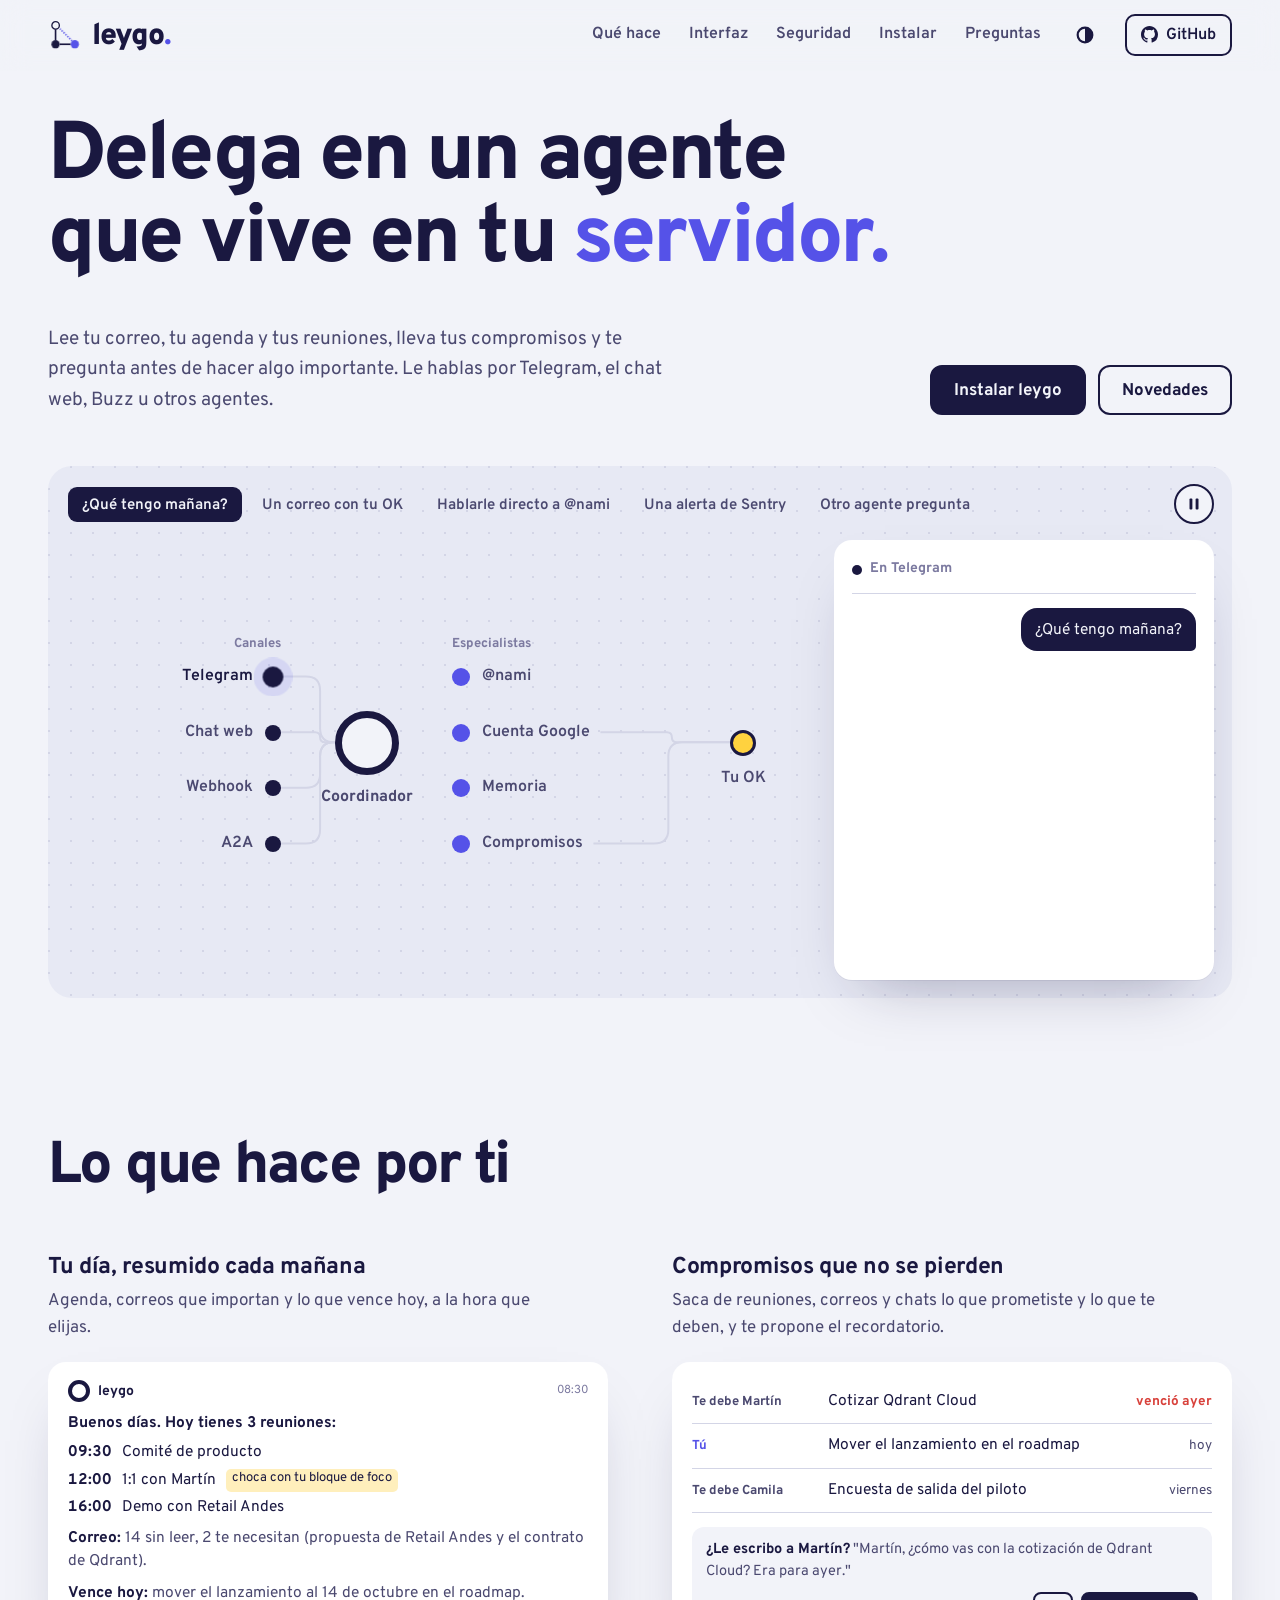
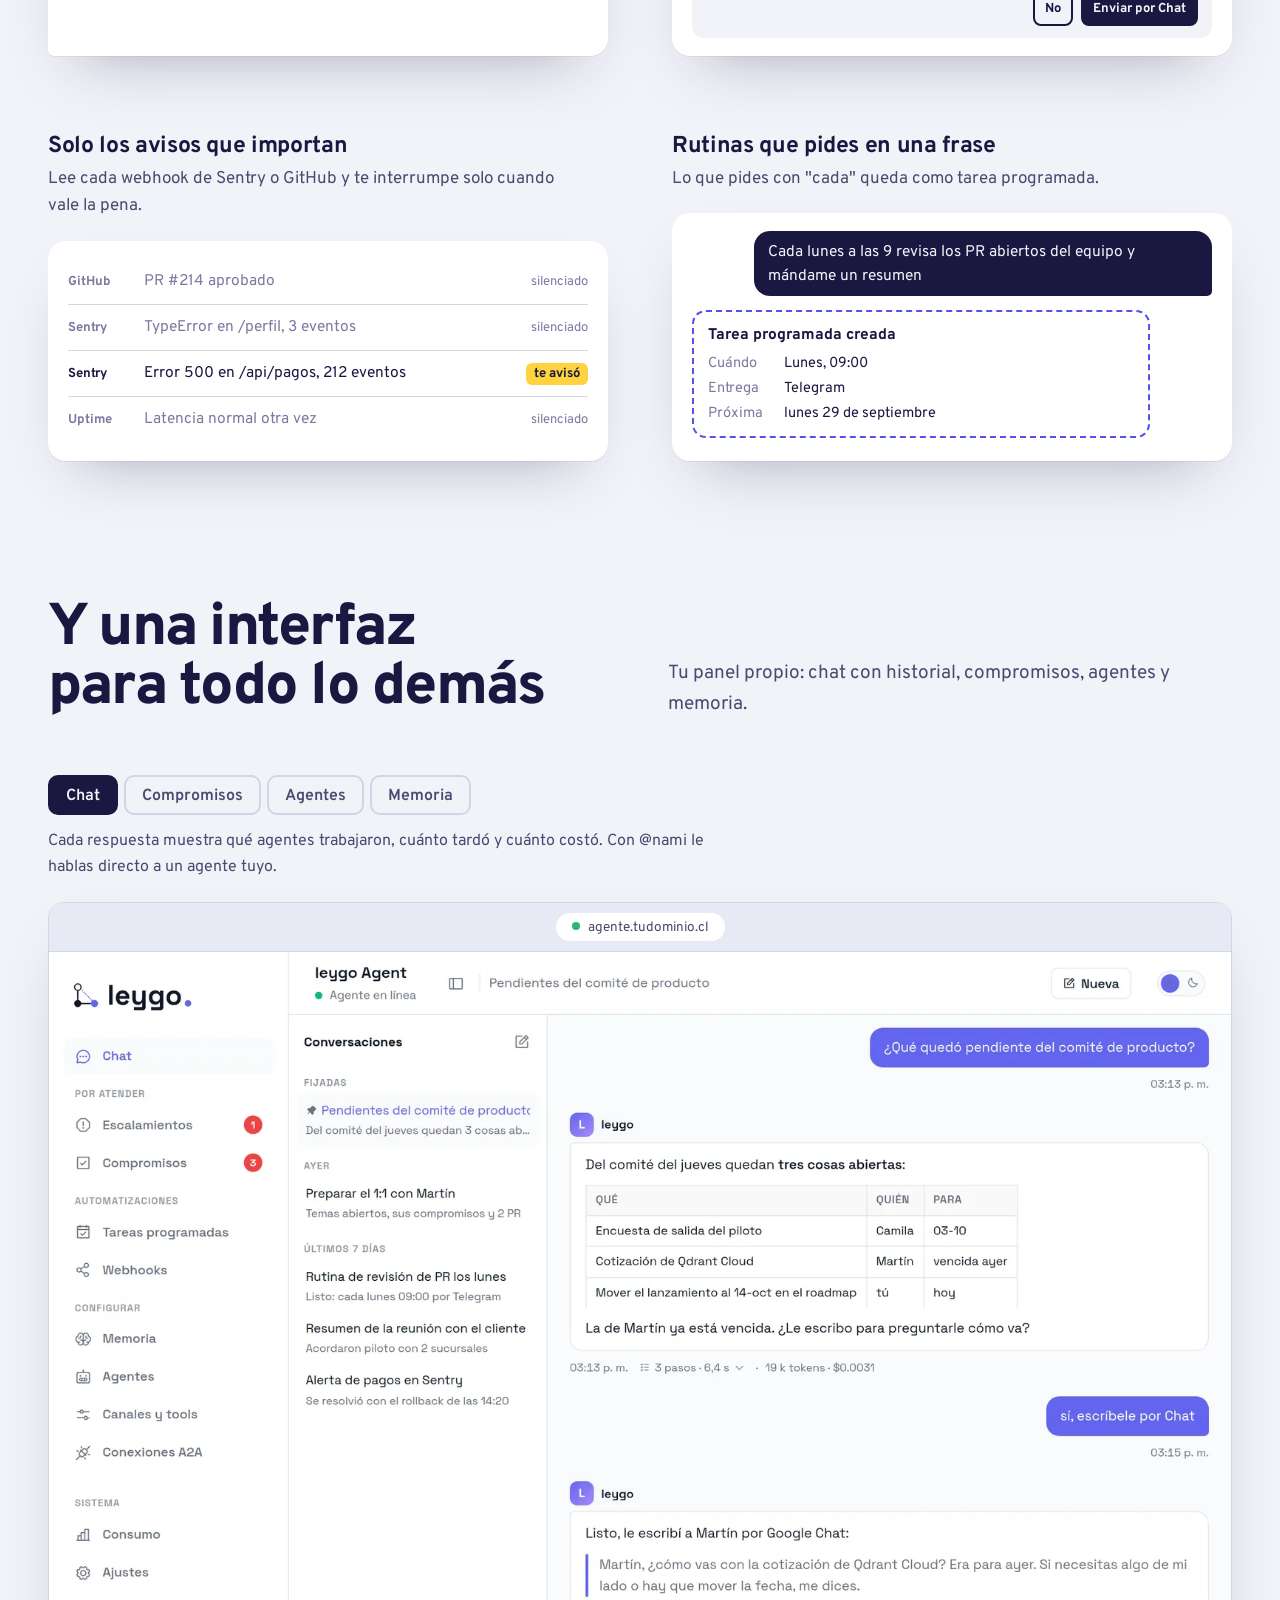
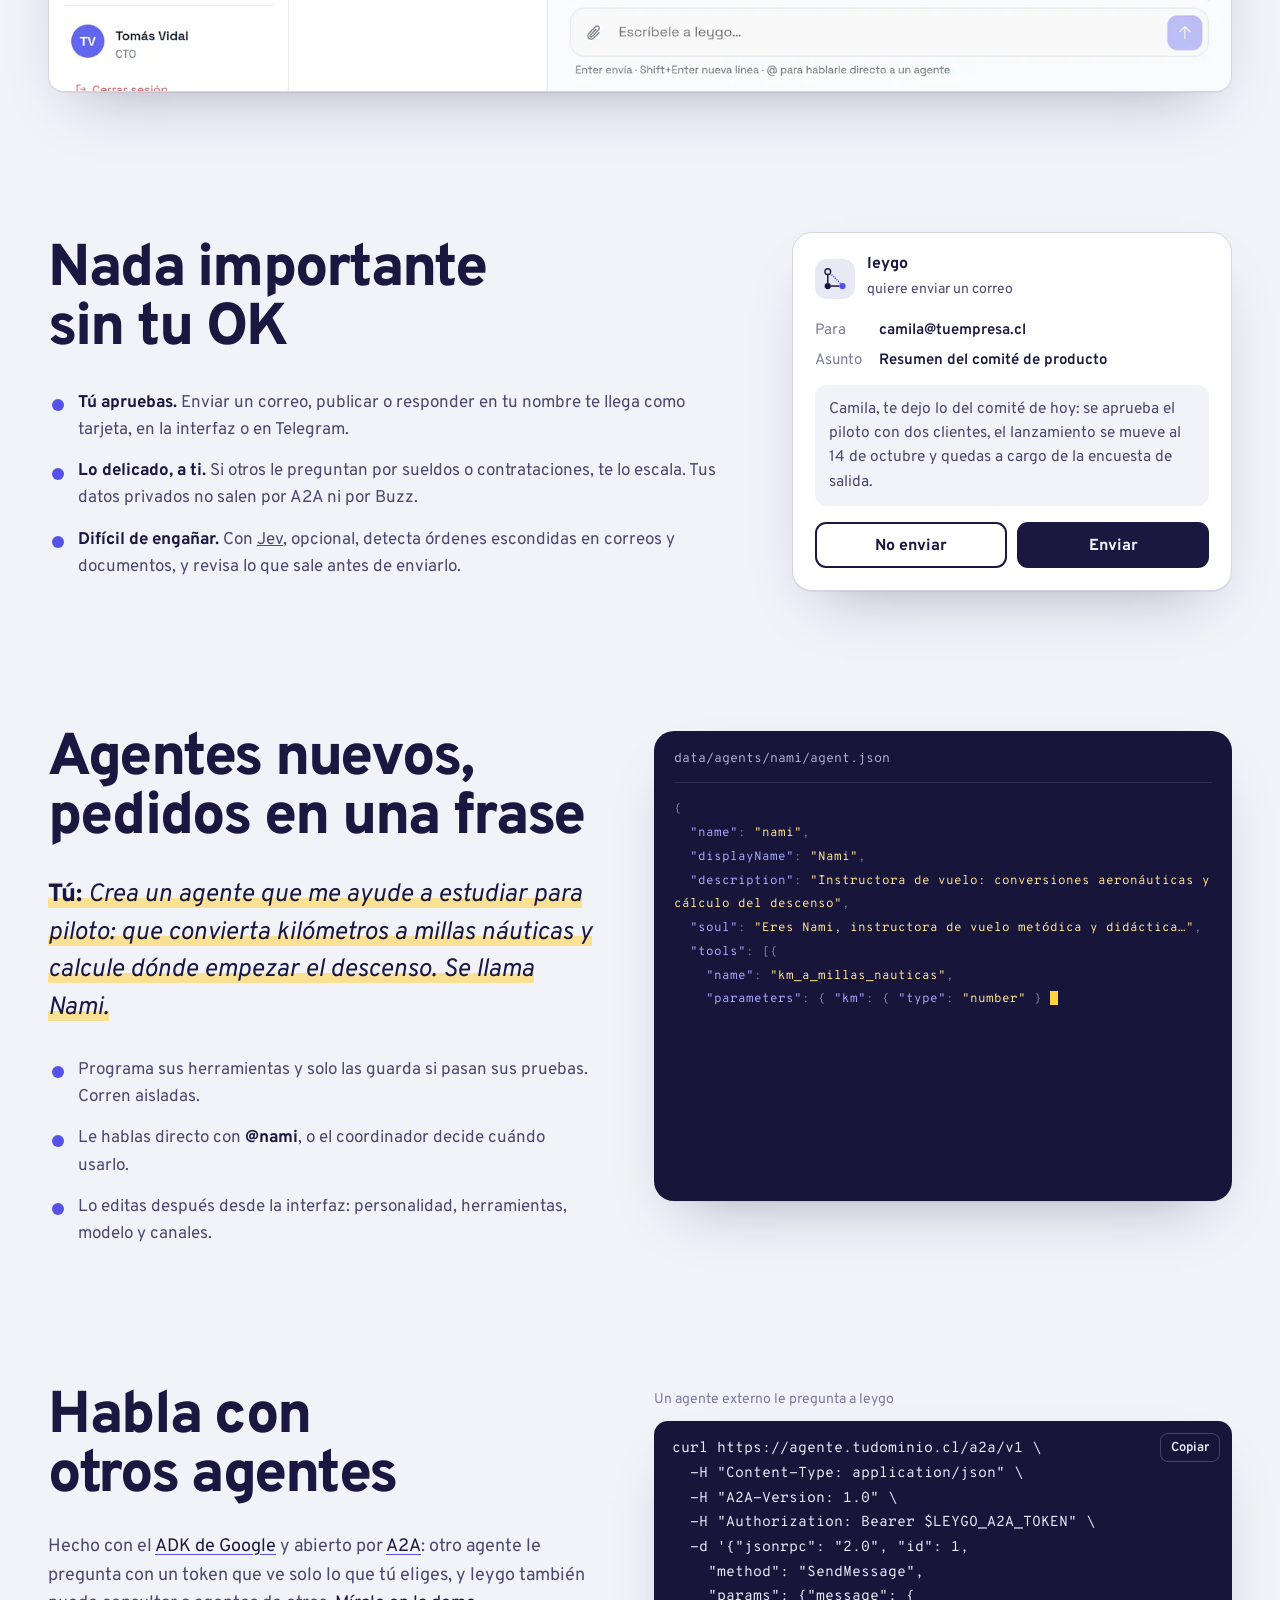
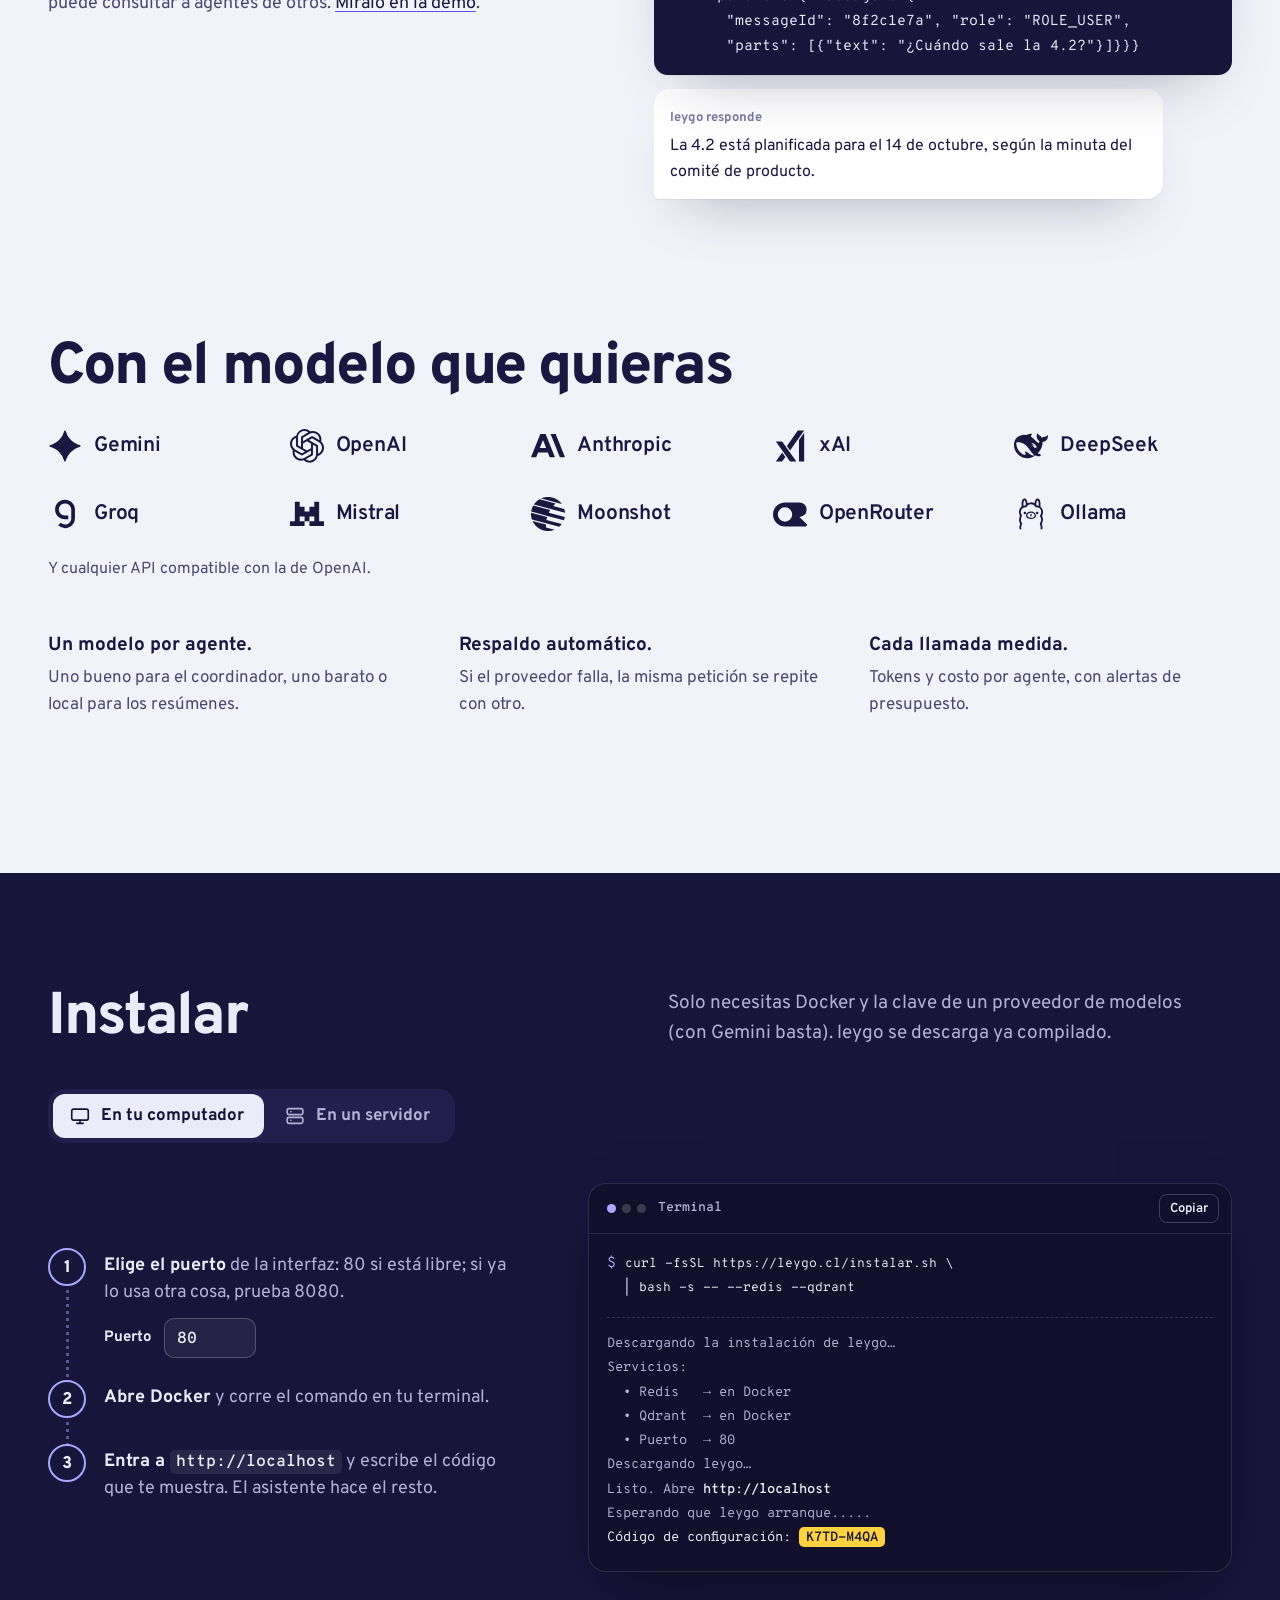
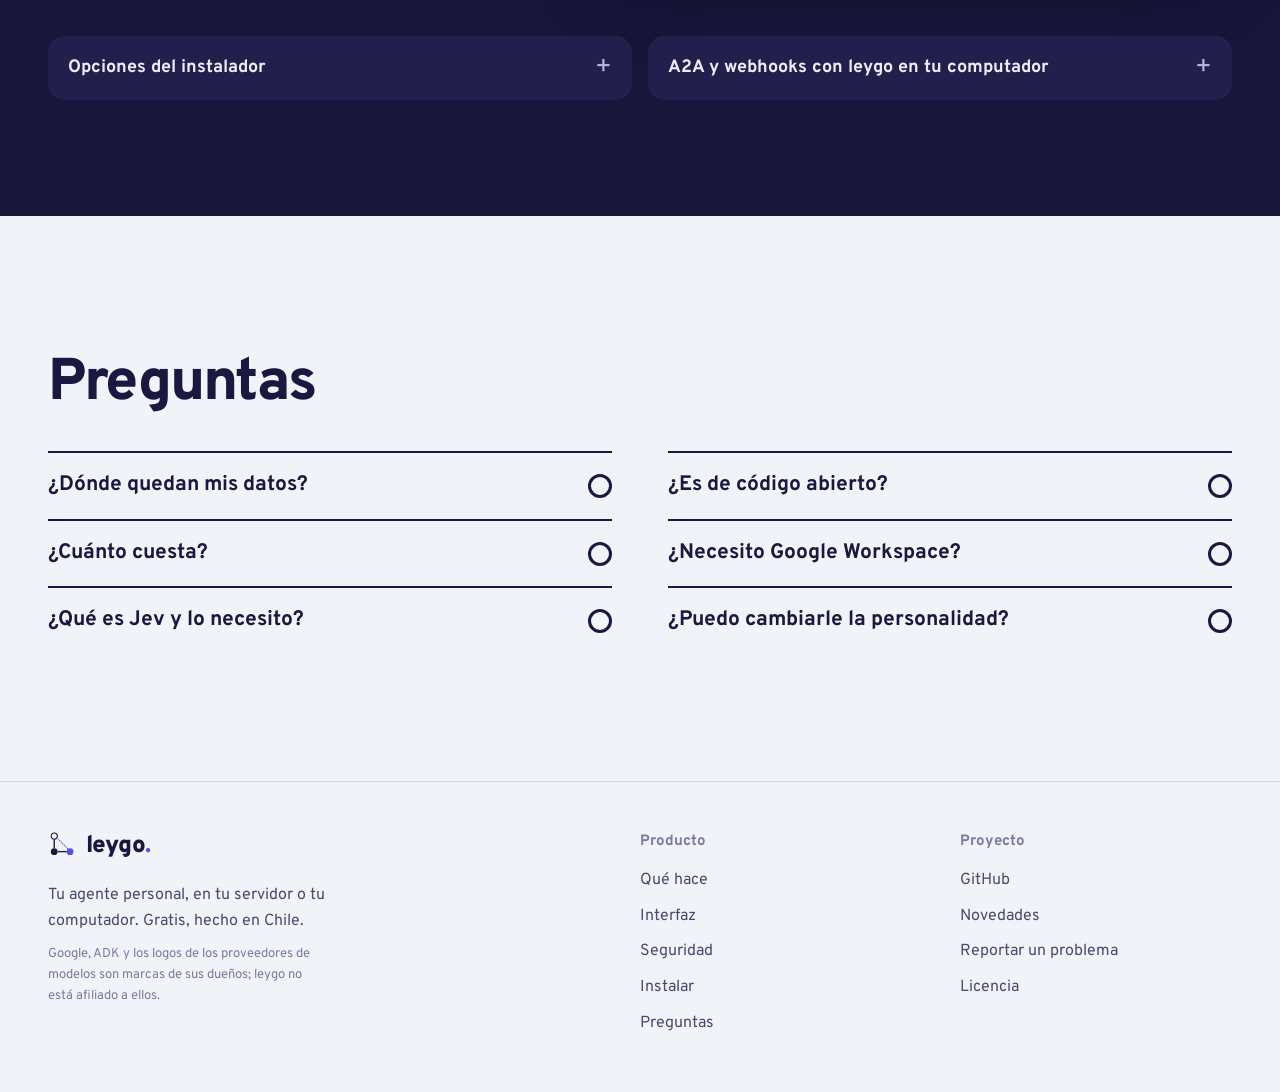
==== commit d6ee193f: "Instalar: --puerto solo cuando no es el 80 Con el puerto de siempre el comando queda como antes, así" ====
--- a/index.html
+++ b/index.html
@@ -14,9 +14,9 @@
   <meta name="twitter:card" content="summary_large_image">
   <link rel="icon" href="favicon.svg" type="image/svg+xml">
   <link rel="preload" href="fonts/overpass-latin-wght-normal.woff2" as="font" type="font/woff2" crossorigin>
-  <link rel="stylesheet" href="styles.css?v=20260928d">
+  <link rel="stylesheet" href="styles.css?v=20260928e">
   <script>(function () { var d = document.documentElement; d.classList.add('js'); try { var t = localStorage.getItem('leygo-tema'); if (t === 'light' || t === 'dark') d.dataset.theme = t; } catch (e) {} })();</script>
-  <script src="app.js?v=20260928d" defer></script>
+  <script src="app.js?v=20260928e" defer></script>
 </head>
 <body>
   <a class="saltar" href="#contenido">Saltar al contenido</a>
@@ -331,7 +331,7 @@
           <div class="ventana">
             <div class="ventana-barra"><span class="ventana-titulo">Terminal</span><button class="copiar" type="button">Copiar</button></div>
             <pre class="ventana-cmd"><span class="prompt" aria-hidden="true">$ </span><code>curl -fsSL https://leygo.cl/instalar.sh \
-  | bash -s -- --puerto <span class="v-puerto">80</span> --redis --qdrant</code></pre>
+  | bash -s -- <span class="v-opt-puerto"></span>--redis --qdrant</code></pre>
             <pre class="salida" aria-label="Lo que verás al terminar"><span style="--i:0">Descargando la instalación de leygo…</span><span style="--i:1">Servicios:</span><span style="--i:2">  • Redis   → en Docker</span><span style="--i:3">  • Qdrant  → en Docker</span><span style="--i:4">  • Puerto  → <span class="v-puerto">80</span></span><span style="--i:5">Descargando leygo…</span><span style="--i:6" class="ok">Listo. Abre <b class="v-url">http://localhost</b></span><span style="--i:7">Esperando que leygo arranque.....</span><span style="--i:8" class="codigo">Código de configuración: <b>K7TD-M4QA</b></span></pre>
           </div>
         </div>
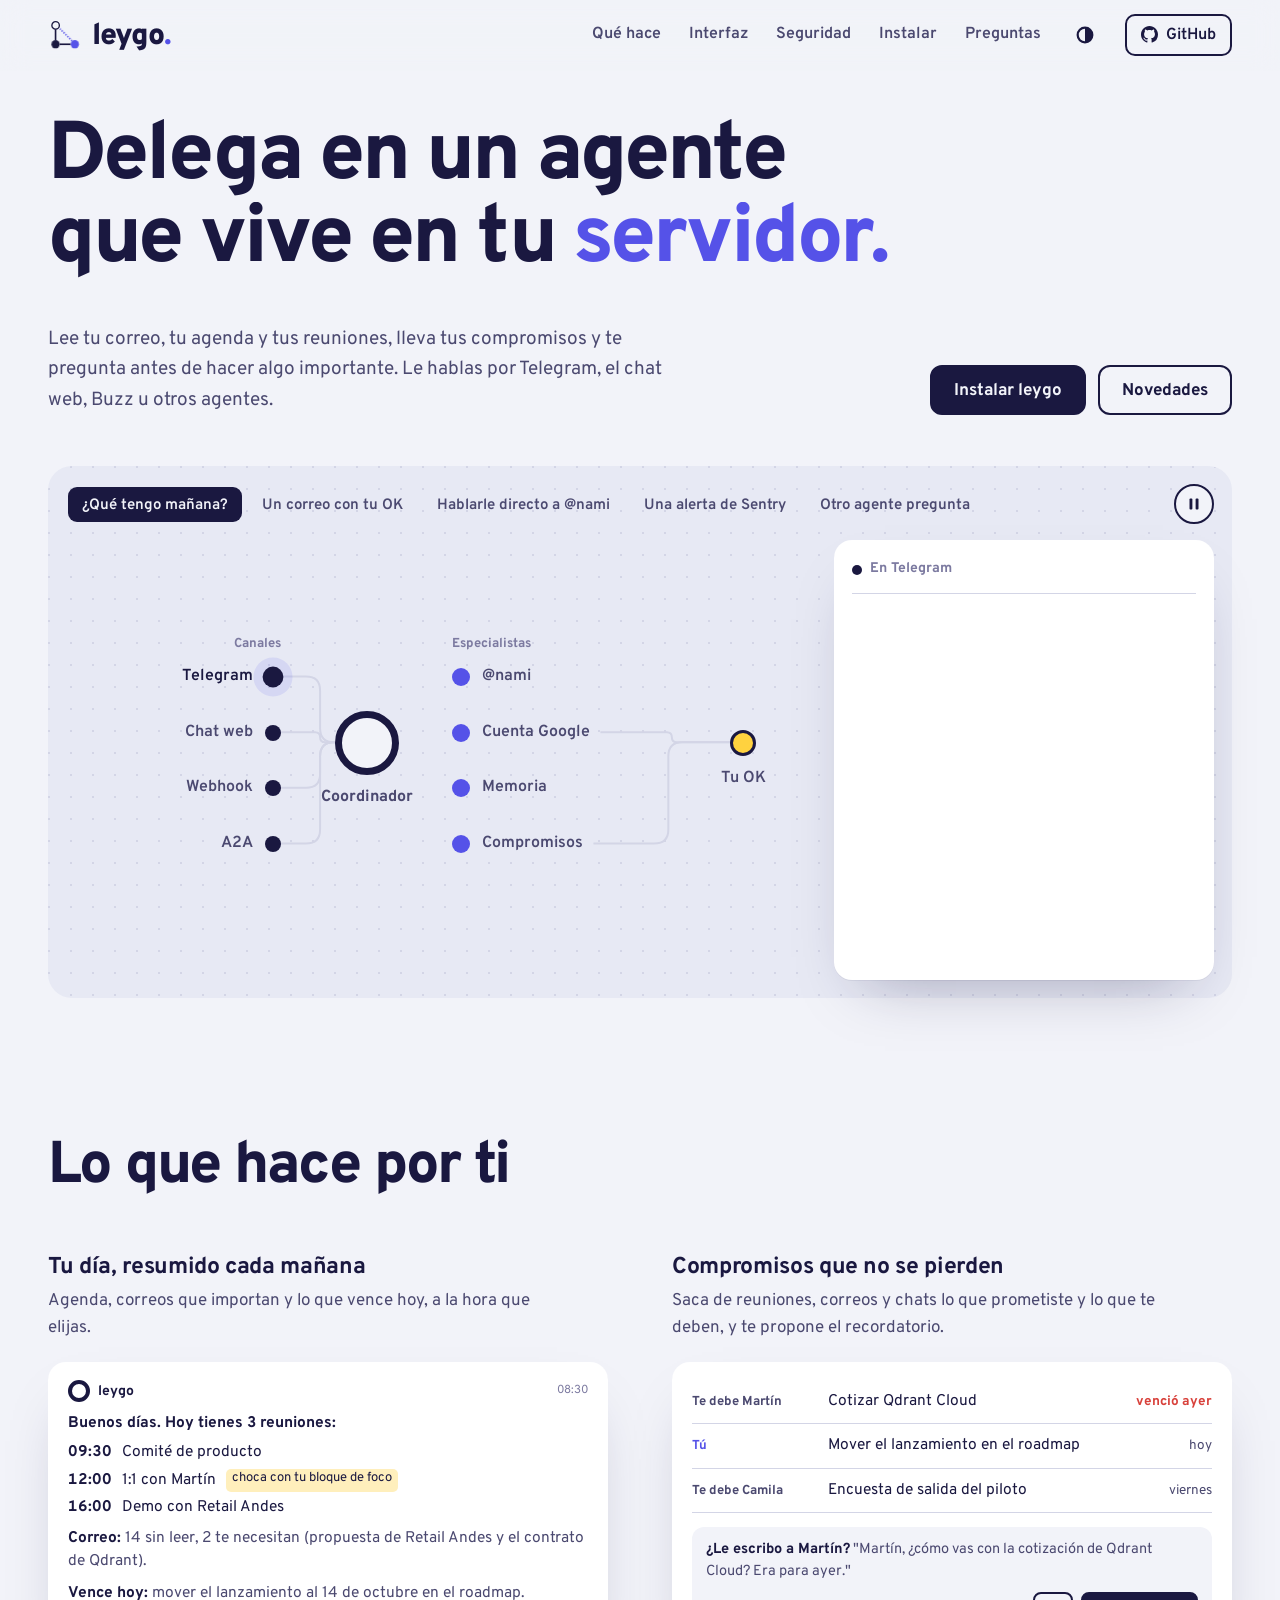
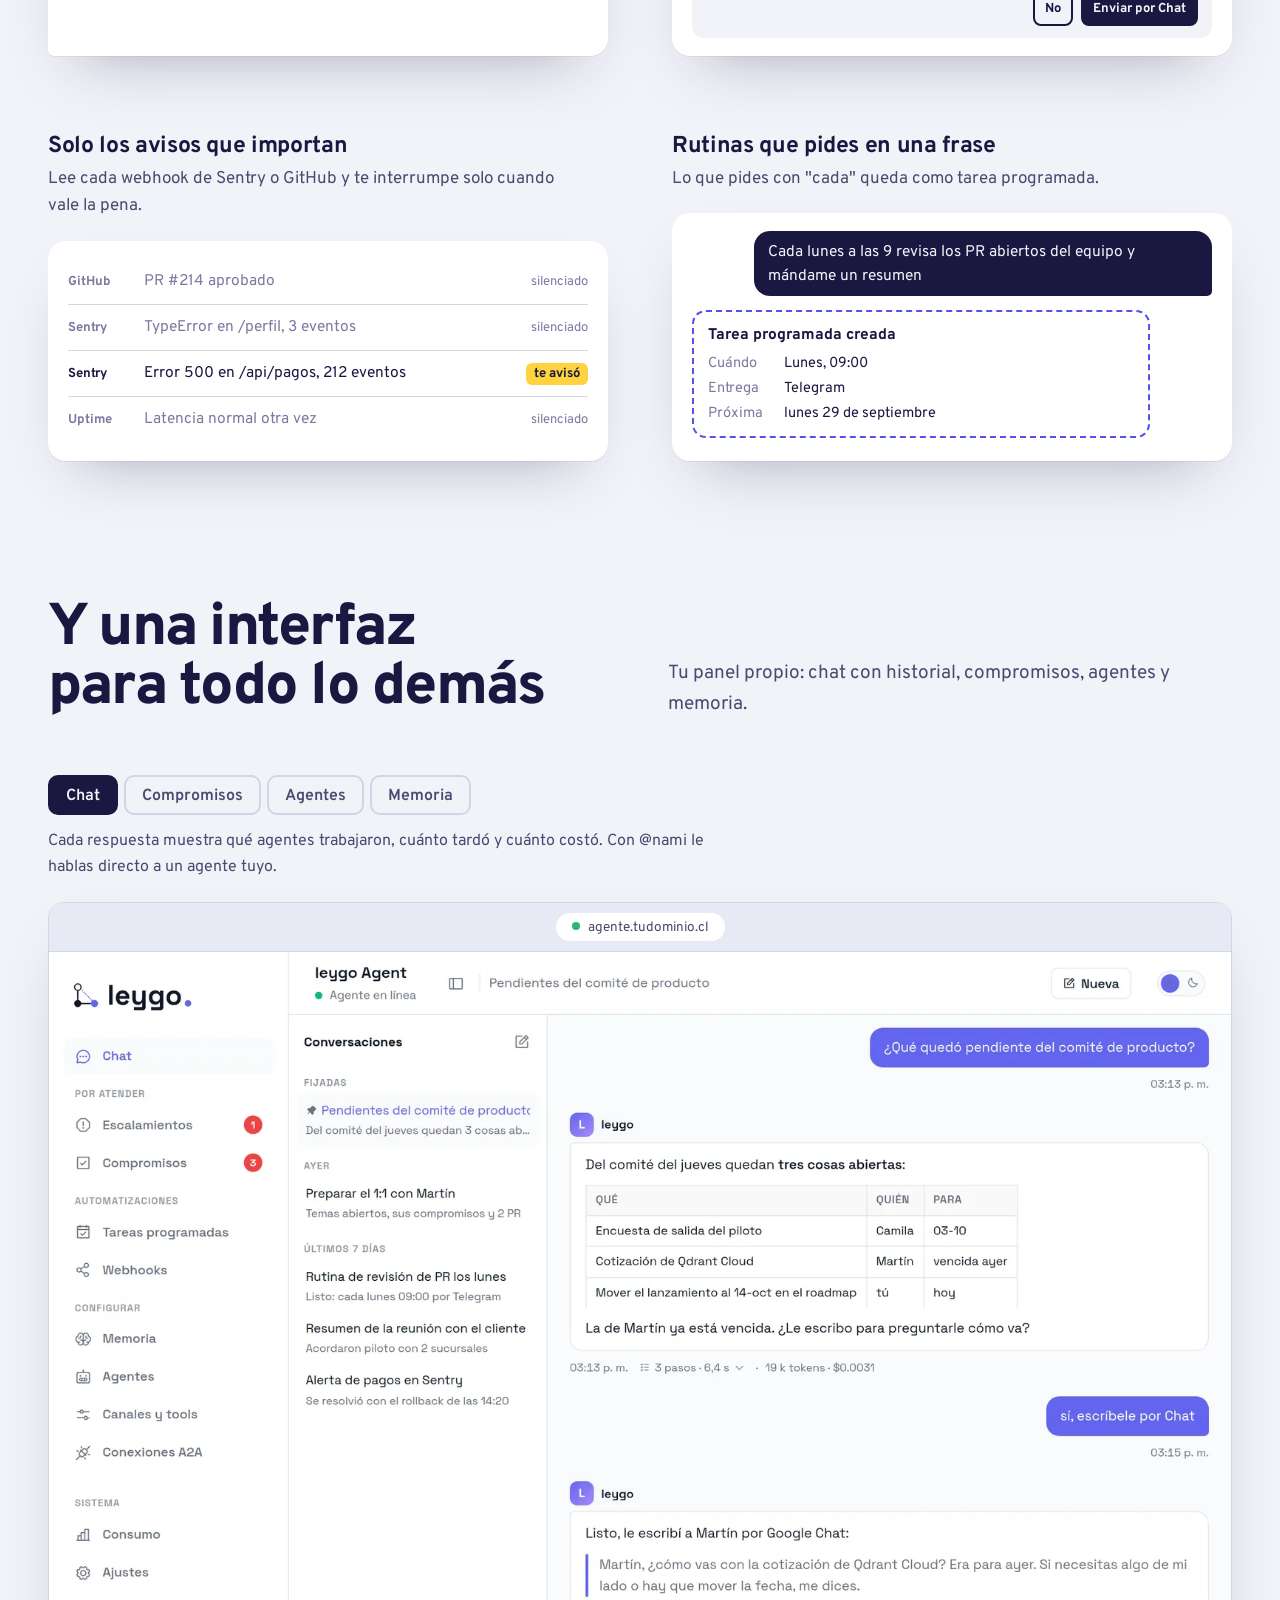
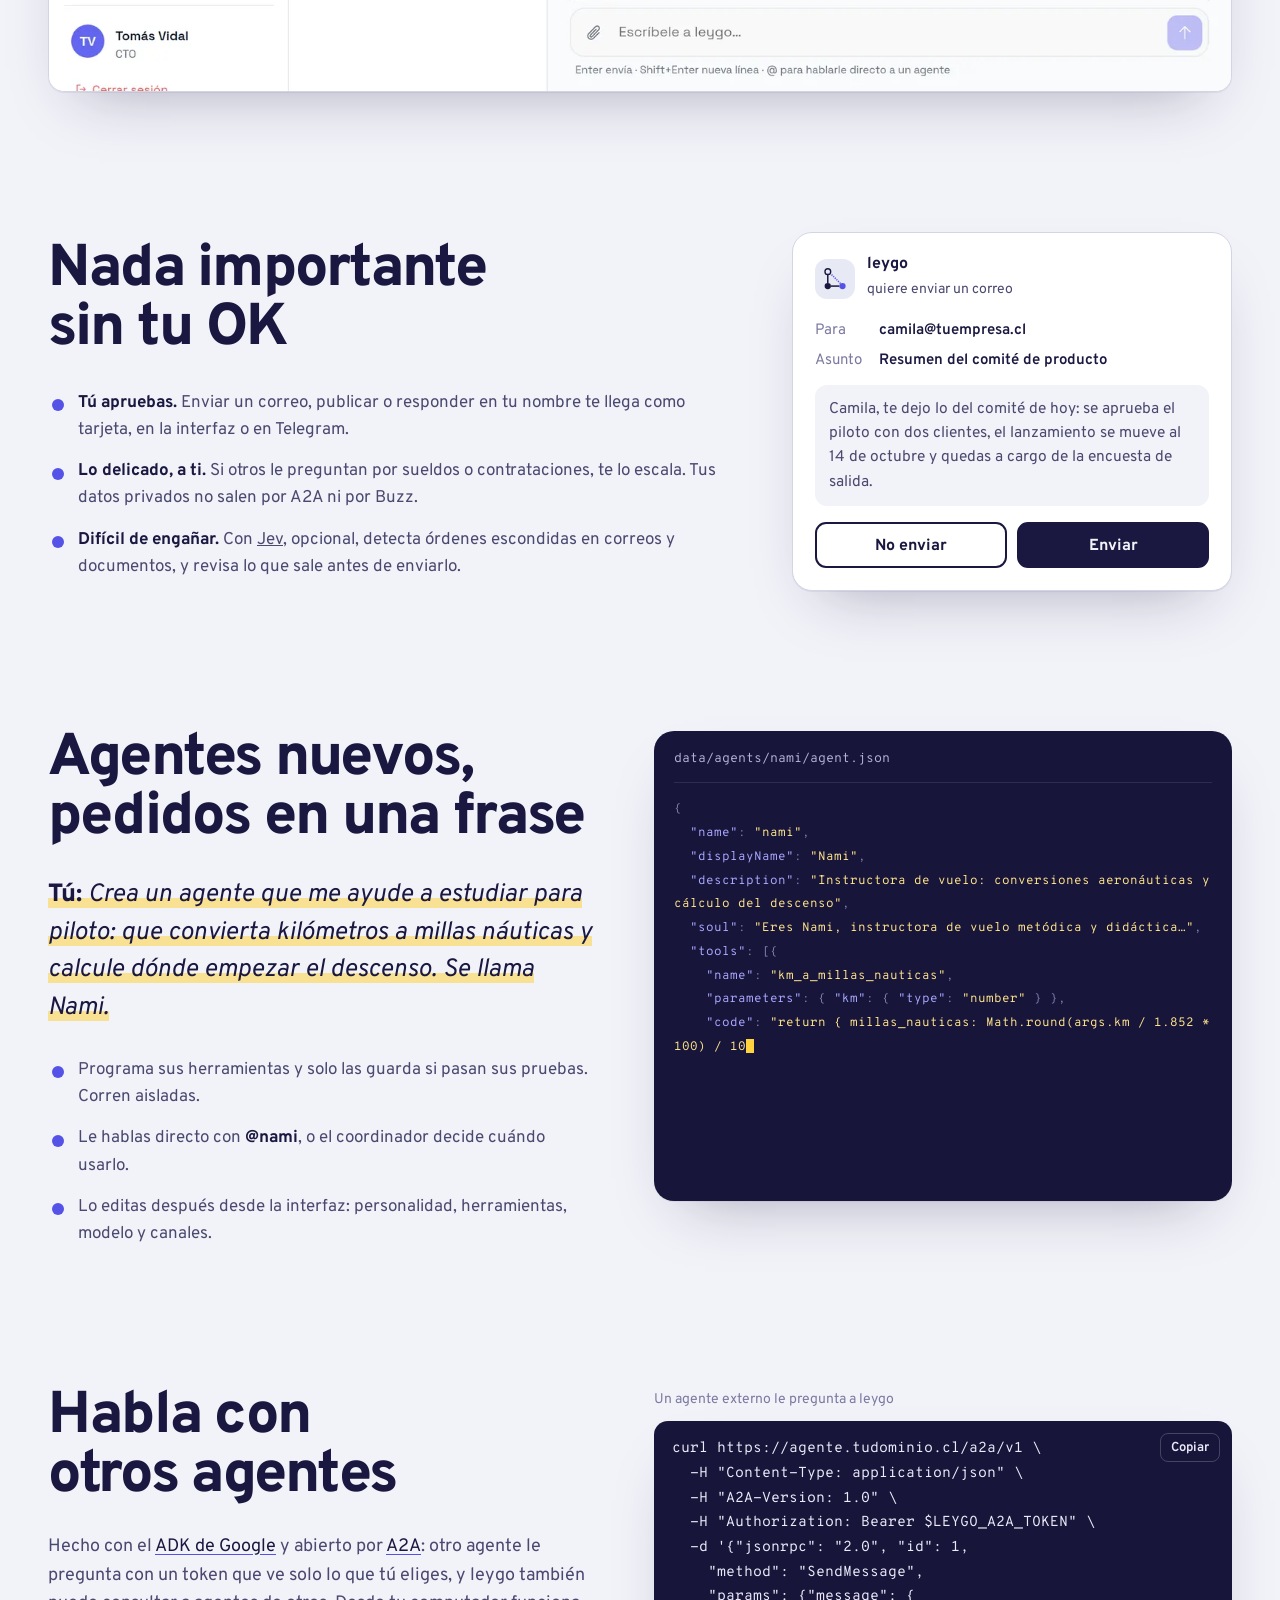
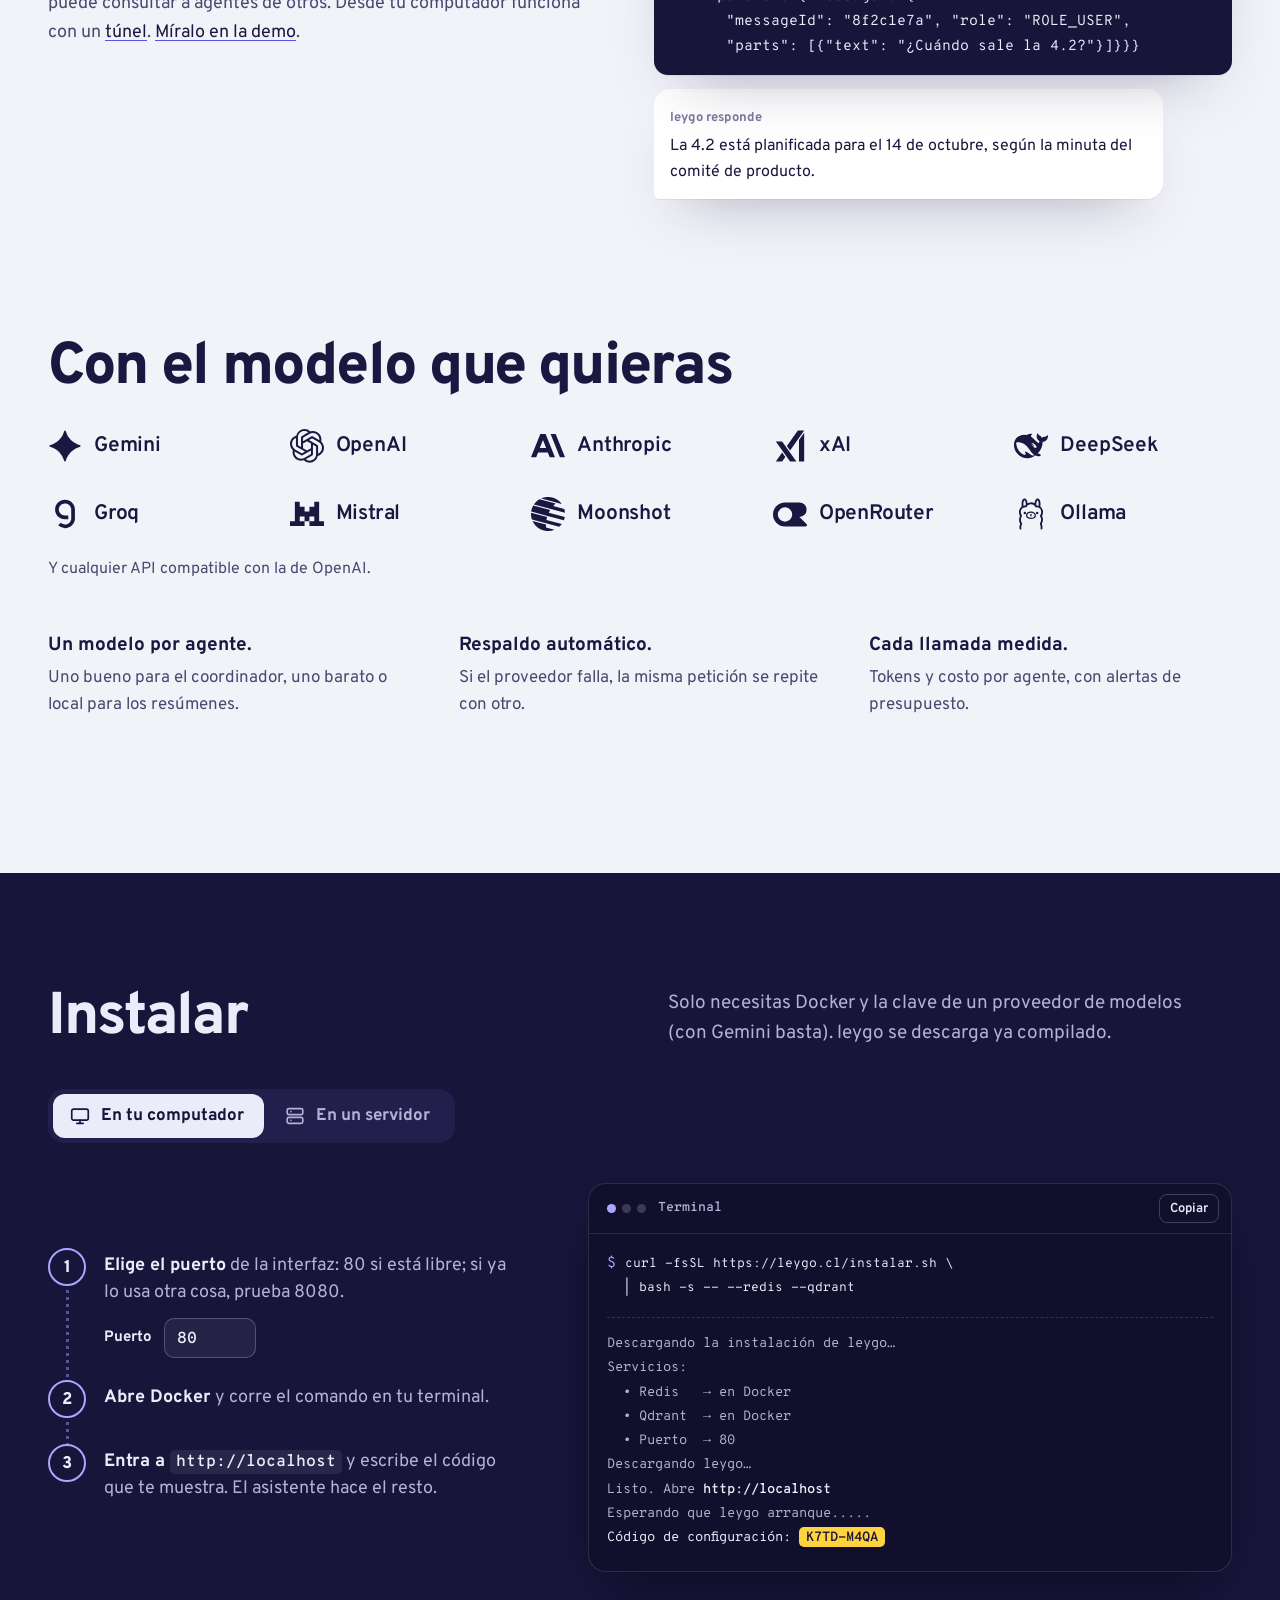
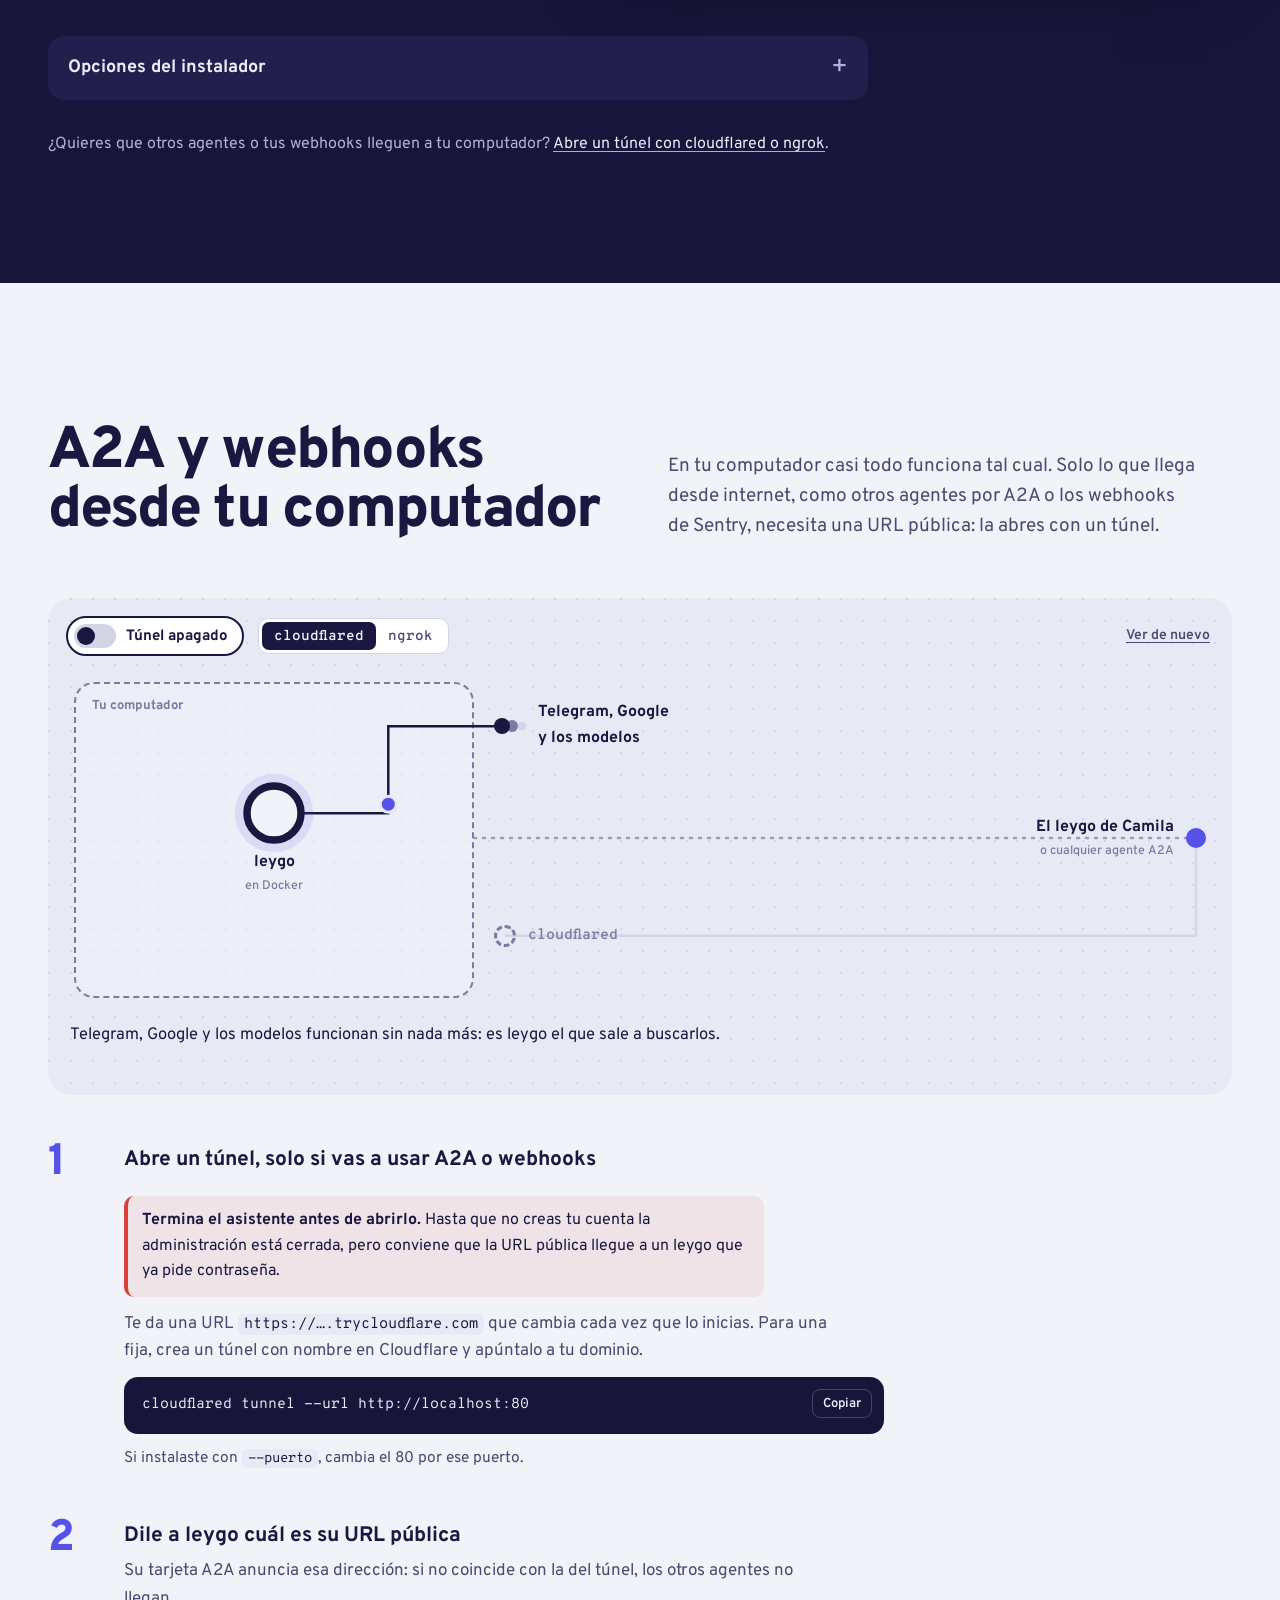
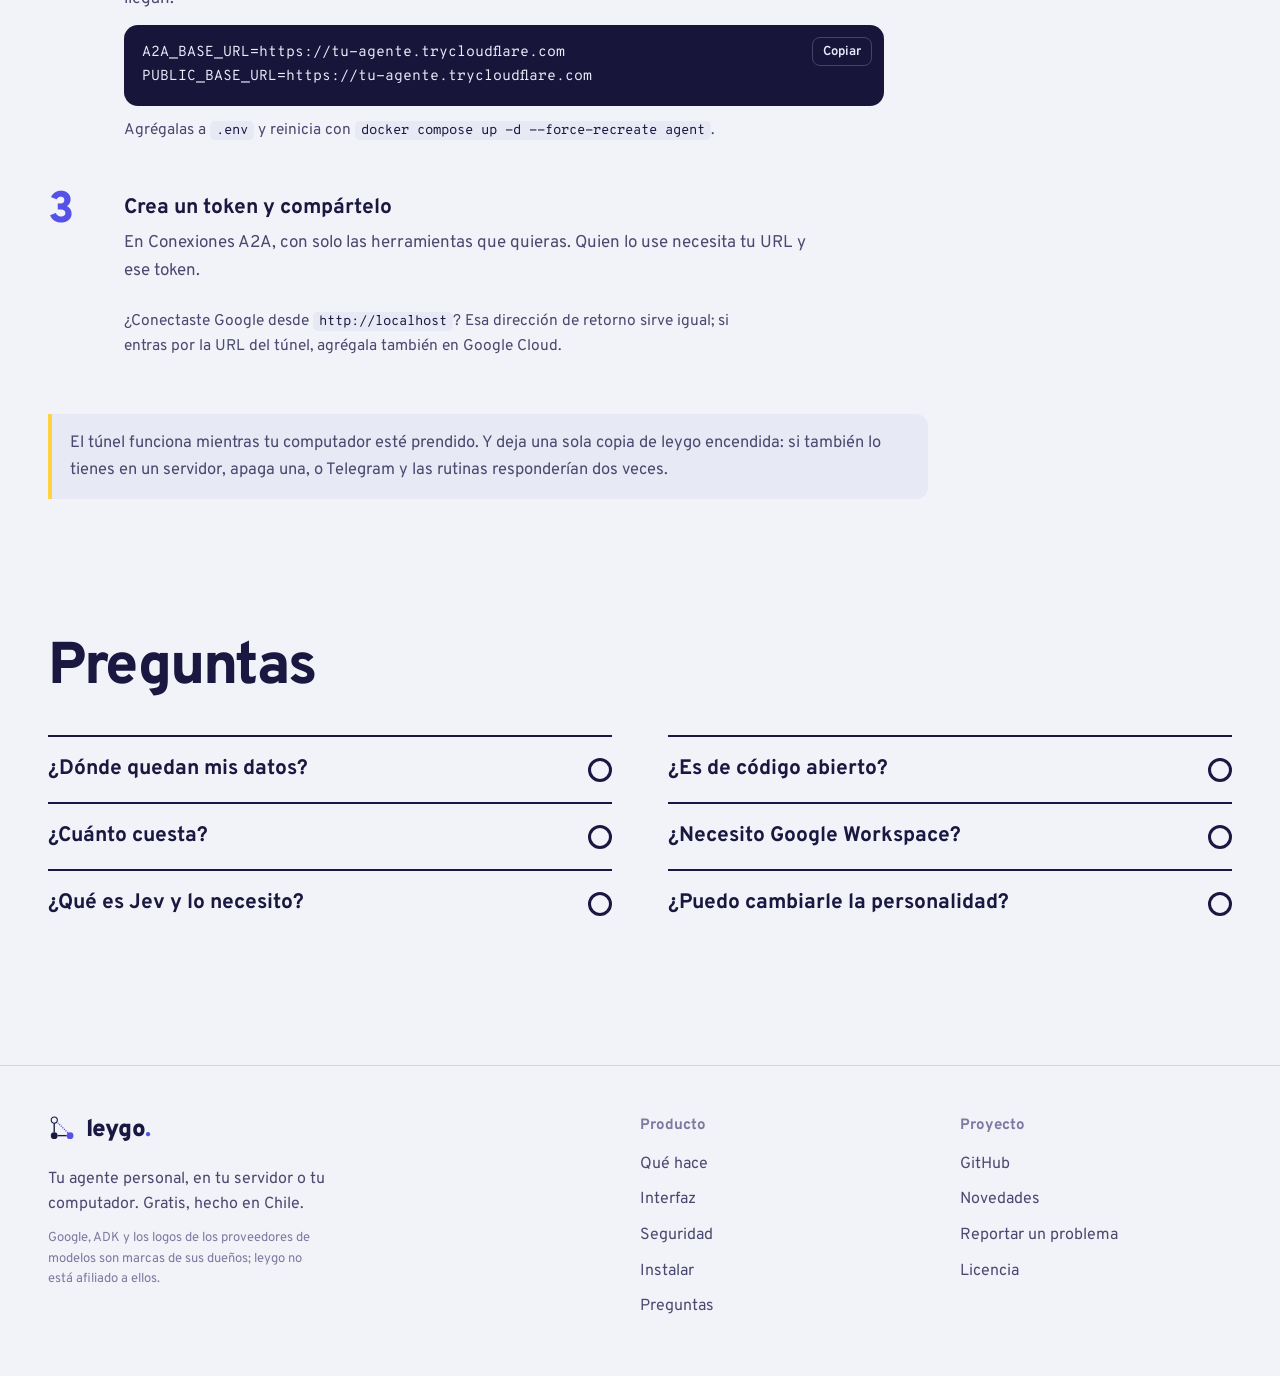
==== commit 09b02fb6: "Vuelve el túnel con cloudflared y ngrok Sección "A2A y webhooks desde tu computador" después de Inst" ====
--- a/index.html
+++ b/index.html
@@ -14,9 +14,9 @@
   <meta name="twitter:card" content="summary_large_image">
   <link rel="icon" href="favicon.svg" type="image/svg+xml">
   <link rel="preload" href="fonts/overpass-latin-wght-normal.woff2" as="font" type="font/woff2" crossorigin>
-  <link rel="stylesheet" href="styles.css?v=20260928e">
+  <link rel="stylesheet" href="styles.css?v=20260928f">
   <script>(function () { var d = document.documentElement; d.classList.add('js'); try { var t = localStorage.getItem('leygo-tema'); if (t === 'light' || t === 'dark') d.dataset.theme = t; } catch (e) {} })();</script>
-  <script src="app.js?v=20260928e" defer></script>
+  <script src="app.js?v=20260928f" defer></script>
 </head>
 <body>
   <a class="saltar" href="#contenido">Saltar al contenido</a>
@@ -264,7 +264,7 @@
     <section class="seccion seccion-a2a" id="adk-a2a" aria-labelledby="t-a2a">
       <div class="a2a-texto">
         <h2 id="t-a2a">Habla con otros agentes</h2>
-        <p>Hecho con el <a href="https://google.github.io/adk-docs/">ADK de Google</a> y abierto por <a href="https://a2a-protocol.org/">A2A</a>: otro agente le pregunta con un token que ve solo lo que tú eliges, y leygo también puede consultar a agentes de otros. <a href="#demo" data-ir-escena="a2a">Míralo en la demo</a>.</p>
+        <p>Hecho con el <a href="https://google.github.io/adk-docs/">ADK de Google</a> y abierto por <a href="https://a2a-protocol.org/">A2A</a>: otro agente le pregunta con un token que ve solo lo que tú eliges, y leygo también puede consultar a agentes de otros. Desde tu computador funciona con un <a href="#local">túnel</a>. <a href="#demo" data-ir-escena="a2a">Míralo en la demo</a>.</p>
       </div>
       <figure class="a2a-codigo">
         <figcaption>Un agente externo le pregunta a leygo</figcaption>
@@ -370,19 +370,64 @@
             <div class="terminal"><pre><code>cd leygo/ &amp;&amp; docker compose logs agent \
   | grep -A4 "configuración"</code></pre><button class="copiar" type="button">Copiar</button></div>
           </details>
-          <details>
-            <summary>A2A y webhooks con leygo en tu computador</summary>
-            <p>Para que otros agentes o Sentry te encuentren necesitas una URL pública. Ábrela con un túnel, <b>después de terminar el asistente</b>:</p>
-            <div class="terminal"><pre><code>cloudflared tunnel --url http://localhost:80
-# o con ngrok:
-# ngrok http --url=tu-agente.ngrok-free.app 80</code></pre><button class="copiar" type="button">Copiar</button></div>
-            <p>Agrega esa URL a <code>.env</code> y reinicia con <code>docker compose up -d --force-recreate agent</code>:</p>
-            <div class="terminal"><pre><code>A2A_BASE_URL=https://tu-agente.trycloudflare.com
+          <p class="mas-enlace">¿Quieres que otros agentes o tus webhooks lleguen a tu computador? <a href="#local">Abre un túnel con cloudflared o ngrok</a>.</p>
+        </div>
+      </div>
+    </section>
+
+    <!-- ───────────── Túnel (A2A y webhooks en local) ───────────── -->
+    <section class="seccion seccion-local" id="local" aria-labelledby="t-local">
+      <div class="seccion-cabeza">
+        <h2 id="t-local">A2A y webhooks desde tu computador</h2>
+        <p>En tu computador casi todo funciona tal cual. Solo lo que llega desde internet, como otros agentes por A2A o los webhooks de Sentry, necesita una URL pública: la abres con un túnel.</p>
+      </div>
+
+      <div class="tunel" id="tunel-demo">
+        <div class="tunel-barra">
+          <button type="button" class="interruptor" aria-pressed="false"><span class="int-pista"><span class="int-bola"></span></span><span class="int-texto">Túnel apagado</span></button>
+          <div class="proveedor-tunel" role="radiogroup" aria-label="Herramienta de túnel">
+            <button type="button" role="radio" aria-checked="true" data-prov="cloudflared">cloudflared</button>
+            <button type="button" role="radio" aria-checked="false" data-prov="ngrok">ngrok</button>
+          </div>
+          <button type="button" class="tun-repetir">Ver de nuevo</button>
+        </div>
+        <div class="tun-escenario" aria-hidden="true">
+          <svg class="tun-lineas"></svg>
+          <div class="tun-caja"><span class="tun-caja-titulo">Tu computador</span>
+            <div class="tnodo tn-leygo" data-t="leygo"><i></i><span>leygo<small>en Docker</small></span></div>
+          </div>
+          <div class="tnodo tn-servicios" data-t="servicios"><i></i><span>Telegram, Google<br>y los modelos</span></div>
+          <div class="tnodo tn-borde" data-t="borde"><i></i><span class="tn-borde-nombre">cloudflared</span><span class="tn-url">https://tu-agente.trycloudflare.com</span></div>
+          <div class="tnodo tn-otro" data-t="otro"><i></i><span>El leygo de Camila<small>o cualquier agente A2A</small></span></div>
+          <span class="tun-bloqueo">Sin URL pública: no te encuentra</span>
+        </div>
+        <p class="tun-nota" aria-live="polite">Telegram, Google y los modelos funcionan sin nada más: es leygo el que sale a buscarlos.</p>
+      </div>
+
+      <ol class="pasos-local">
+        <li>
+          <h3>Abre un túnel, solo si vas a usar A2A o webhooks</h3>
+          <p class="aviso-seguridad"><b>Termina el asistente antes de abrirlo.</b> Hasta que no creas tu cuenta la administración está cerrada, pero conviene que la URL pública llegue a un leygo que ya pide contraseña.</p>
+          <p class="tun-texto-cloudflared">Te da una URL <code>https://….trycloudflare.com</code> que cambia cada vez que lo inicias. Para una fija, crea un túnel con nombre en Cloudflare y apúntalo a tu dominio.</p>
+          <p class="tun-texto-ngrok" hidden>Te da una URL <code>https://….ngrok-free.app</code>. Tu cuenta gratis de ngrok incluye un dominio fijo: úsalo con <code>--url</code> para que no cambie.</p>
+          <div class="terminal tun-cmd-cloudflared"><pre><code>cloudflared tunnel --url http://localhost:80</code></pre><button class="copiar" type="button">Copiar</button></div>
+          <div class="terminal tun-cmd-ngrok" hidden><pre><code>ngrok http --url=tu-agente.ngrok-free.app 80</code></pre><button class="copiar" type="button">Copiar</button></div>
+          <p class="paso-nota">Si instalaste con <code>--puerto</code>, cambia el 80 por ese puerto.</p>
+        </li>
+        <li>
+          <h3>Dile a leygo cuál es su URL pública</h3>
+          <p>Su tarjeta A2A anuncia esa dirección: si no coincide con la del túnel, los otros agentes no llegan.</p>
+          <div class="terminal"><pre><code class="tun-env">A2A_BASE_URL=https://tu-agente.trycloudflare.com
 PUBLIC_BASE_URL=https://tu-agente.trycloudflare.com</code></pre><button class="copiar" type="button">Copiar</button></div>
-            <p>Luego crea un token en Conexiones A2A con solo las herramientas que quieras compartir.</p>
-          </details>
-        </div>
-      </div>
+          <p class="paso-nota">Agrégalas a <code>.env</code> y reinicia con <code>docker compose up -d --force-recreate agent</code>.</p>
+        </li>
+        <li>
+          <h3>Crea un token y compártelo</h3>
+          <p>En Conexiones A2A, con solo las herramientas que quieras. Quien lo use necesita tu URL y ese token.</p>
+          <p class="paso-nota">¿Conectaste Google desde <code>http://localhost</code>? Esa dirección de retorno sirve igual; si entras por la URL del túnel, agrégala también en Google Cloud.</p>
+        </li>
+      </ol>
+      <p class="local-avisos">El túnel funciona mientras tu computador esté prendido. Y deja una sola copia de leygo encendida: si también lo tienes en un servidor, apaga una, o Telegram y las rutinas responderían dos veces.</p>
     </section>
 
     <!-- ───────────── Preguntas ───────────── -->
--- a/styles.css
+++ b/styles.css
@@ -605,3 +605,97 @@
 .puerto-error { font-size: 14px; color: #FF8A84; }
 .puerto-error:empty { display: none; }
 html:not(.js) .puerto-campo { display: none; }
+
+/* Local + túnel */
+.tunel { background: radial-gradient(circle at 1px 1px, var(--linea) 1.2px, transparent 1.4px) 0 0 / 22px 22px, var(--papel-2); border-radius: 24px; padding: 18px; }
+.tunel-barra { display: flex; flex-wrap: wrap; align-items: center; gap: 10px 14px; }
+.interruptor { display: inline-flex; align-items: center; gap: 10px; font: 700 15px/1 var(--f); color: var(--tinta); background: var(--carta); border: 2px solid var(--tinta); border-radius: 999px; padding: 6px 14px 6px 6px; cursor: pointer; }
+.int-pista { width: 42px; height: 24px; border-radius: 999px; background: var(--linea); position: relative; transition: background-color .25s; }
+.int-bola { position: absolute; top: 3px; left: 3px; width: 18px; height: 18px; border-radius: 50%; background: var(--tinta); transition: transform .3s cubic-bezier(.3, 1.4, .5, 1); }
+.interruptor[aria-pressed="true"] .int-pista { background: var(--leygo); }
+.interruptor[aria-pressed="true"] .int-bola { transform: translateX(18px); background: #fff; }
+.int-texto { padding-top: 2px; }
+.proveedor-tunel { display: inline-flex; background: var(--carta); border-radius: 10px; padding: 3px; border: 1px solid var(--linea); }
+.proveedor-tunel button { font: 600 14px/1 var(--f-mono); border: 0; background: transparent; color: var(--tinta-2); padding: 8px 12px 6px; border-radius: 7px; cursor: pointer; }
+.proveedor-tunel button[aria-checked="true"] { background: var(--tinta); color: var(--papel); }
+.tun-repetir { margin-left: auto; font: 600 14px/1 var(--f); background: none; border: 0; color: var(--tinta-2); cursor: pointer; text-decoration: underline; text-underline-offset: 3px; padding: 8px 4px; }
+.tun-repetir:hover { color: var(--tinta); }
+
+.tun-escenario { position: relative; display: grid; grid-template-columns: 1.1fr 1fr .9fr; grid-template-rows: auto auto auto; gap: 26px 20px; align-items: center; padding: 26px 8px 18px; min-height: 360px; }
+.tun-lineas { position: absolute; inset: 0; width: 100%; height: 100%; overflow: visible; pointer-events: none; z-index: 2; }
+.tun-caja { grid-column: 1; grid-row: 1 / 4; align-self: stretch; position: relative; border: 2.5px dashed var(--tinta-3); border-radius: 20px; display: grid; place-items: center; padding: 40px 18px; background: color-mix(in srgb, var(--papel) 55%, transparent); }
+.tun-caja-titulo { position: absolute; top: 12px; left: 16px; font-size: 13px; font-weight: 700; color: var(--tinta-3); }
+.tnodo { position: relative; z-index: 3; display: flex; align-items: center; gap: 12px; font-size: 16px; font-weight: 700; color: var(--tinta); }
+.tnodo small { display: block; font-size: 12.5px; font-weight: 500; color: var(--tinta-3); }
+.tnodo i { display: block; flex-shrink: 0; border-radius: 50%; transition: transform .35s cubic-bezier(.3, 1.6, .5, 1), box-shadow .35s, opacity .3s; }
+.tn-leygo { flex-direction: column; text-align: center; gap: 8px; }
+.tn-leygo i { width: 58px; height: 58px; border: 7px solid var(--tinta); background: var(--papel); }
+.tn-servicios { grid-column: 2; grid-row: 1; }
+.tn-servicios i { width: 16px; height: 16px; background: var(--tinta); box-shadow: 10px 0 0 -2px var(--tinta-3), 20px 0 0 -4px var(--linea); margin-right: 16px; }
+.tn-borde { grid-column: 2; grid-row: 3; display: grid; grid-template-columns: auto minmax(0, 1fr); align-items: center; column-gap: 12px; row-gap: 8px; }
+.tn-borde i { width: 22px; height: 22px; border: 3px dashed var(--tinta-3); background: transparent; }
+.tn-borde-nombre { font-family: var(--f-mono); font-weight: 600; font-size: 14.5px; color: var(--tinta-3); transition: color .3s; }
+.tn-url { grid-column: 1 / -1; justify-self: start; font-family: var(--f-mono); font-size: 12.5px; font-weight: 400; color: var(--tinta); background: var(--marcador); padding: 3px 8px 1px; border-radius: 6px; width: max-content; max-width: 100%; overflow-wrap: anywhere; opacity: 0; transform: translateY(4px); transition: opacity .35s, transform .35s; color: #1A1840; }
+.tn-otro { grid-column: 3; grid-row: 2; justify-self: end; flex-direction: row-reverse; text-align: right; }
+.tn-otro i { width: 20px; height: 20px; background: var(--leygo); }
+.tnodo.activo i { transform: scale(1.25); box-shadow: 0 0 0 8px var(--leygo-suave); }
+.tn-leygo.activo i { transform: scale(1.06); }
+.tunel.abierto .tn-borde i { border-style: solid; border-color: var(--leygo); background: var(--leygo); }
+.tunel.abierto .tn-borde-nombre { color: var(--tinta); }
+.tunel.abierto .tn-url { opacity: 1; transform: none; }
+.t-cable { fill: none; stroke: var(--linea); stroke-width: 2.5; }
+.t-cable.activo { stroke: var(--tinta); }
+.t-tubo { fill: none; stroke: var(--leygo); stroke-width: 6; stroke-linecap: round; stroke-dasharray: 10 8; opacity: 0; transition: opacity .3s; animation: marchar 1s linear infinite; }
+.tunel.abierto .t-tubo { opacity: 1; }
+.t-muro { fill: none; stroke: var(--tinta-3); stroke-width: 2.5; stroke-dasharray: 2 7; stroke-linecap: round; opacity: .7; }
+.t-paquete { fill: var(--leygo); stroke: var(--papel-2); stroke-width: 3; }
+.t-paquete.rebote { fill: #D8413B; }
+.tun-bloqueo { position: absolute; z-index: 3; transform: translate(-50%, -150%); font-size: 13px; font-weight: 700; color: #fff; background: #D8413B; padding: 5px 10px 3px; border-radius: 8px; white-space: nowrap; opacity: 0; transition: opacity .25s; pointer-events: none; }
+.tun-bloqueo.visible { opacity: 1; }
+.tun-bloqueo::after { content: ''; position: absolute; left: 50%; bottom: -5px; width: 10px; height: 10px; background: inherit; transform: translateX(-50%) rotate(45deg); z-index: -1; }
+.tun-nota { margin: 6px 4px 2px; font-size: 16.5px; color: var(--tinta); min-height: 3.2em; max-width: 70ch; }
+@media (max-width: 760px) {
+  .tun-escenario { grid-template-columns: minmax(0, 1fr) minmax(0, 1fr); grid-template-rows: auto auto auto; gap: 30px 14px; min-height: 0; padding-top: 18px; }
+  .tn-leygo { flex-direction: row; text-align: left; }
+  .tn-url { font-size: 11px; }
+  .tunel { padding: 12px; }
+  .tn-servicios { grid-column: 1 / -1; grid-row: 1; justify-self: center; }
+  .tun-caja { grid-column: 1 / -1; grid-row: 2; padding: 38px 12px 22px; }
+  .tn-borde { grid-column: 2; grid-row: 3; }
+  .tn-otro { grid-column: 1; grid-row: 3; justify-self: start; flex-direction: column; align-items: flex-start; text-align: left; }
+  .tnodo { font-size: 14px; }
+  .tun-repetir { margin-left: 0; }
+}
+
+.local-columnas { display: grid; grid-template-columns: 1fr 1fr; gap: 32px 56px; margin: 56px 0 8px; }
+.local-lista h3 { font-size: 21px; font-weight: 700; margin-bottom: 14px; }
+.local-lista ul { list-style: none; display: grid; gap: 10px; }
+.local-lista li { position: relative; padding-left: 32px; color: var(--tinta-2); font-size: 17px; }
+.local-lista li::before { content: ''; position: absolute; left: 2px; top: .38em; width: 16px; height: 16px; border-radius: 50%; }
+.local-lista .si li::before { background: var(--tinta); }
+.local-lista .no li::before { border: 3px solid var(--leygo); background: var(--papel); box-shadow: inset 0 0 0 3px var(--papel), inset 0 0 0 8px var(--leygo); }
+.local-lista code { background: var(--papel-2); padding: 1px 6px; border-radius: 5px; color: var(--tinta); }
+@media (max-width: 760px) { .local-columnas { grid-template-columns: 1fr; } }
+.pasos-local { list-style: none; counter-reset: pl; display: grid; gap: 36px; margin-top: 48px; }
+.pasos-local > li { counter-increment: pl; display: grid; grid-template-columns: 64px minmax(0, 1fr); column-gap: 12px; min-width: 0; }
+.pasos-local > li > * { min-width: 0; grid-column: 2; }
+.pasos-local > li::before { content: counter(pl); grid-column: 1; grid-row: 1 / span 4; font-size: 44px; line-height: .95; font-weight: 800; color: var(--leygo); letter-spacing: -.04em; }
+.pasos-local h3 { font-size: 21px; font-weight: 700; margin-bottom: 6px; }
+.pasos-local p { color: var(--tinta-2); font-size: 17px; max-width: 64ch; margin-bottom: 12px; }
+.pasos-local code { background: var(--papel-2); padding: 1px 6px; border-radius: 5px; color: var(--tinta); }
+.pasos-local .terminal { background: var(--noche); color: var(--noche-tinta); }
+.pasos-local .terminal code { background: none; padding: 0; color: inherit; }
+.pasos-local .copiar { color: var(--noche-tinta); }
+.pasos-local .terminal.opciones { padding-right: 18px; display: grid; grid-template-columns: max-content minmax(0, 1fr); column-gap: 22px; row-gap: 4px; font-family: var(--f-mono); font-size: 14.5px; line-height: 1.7; }
+.pasos-local .opciones .op { display: contents; }
+.pasos-local .opciones code { white-space: nowrap; }
+.pasos-local .terminal .com { color: var(--noche-tinta); opacity: .55; }
+.pasos-local .opciones .com { white-space: nowrap; }
+.pasos-local .paso-nota { margin-top: 12px; font-size: 15.5px; }
+.pasos-local .paso-sig { margin: 16px 0 10px; }
+.pasos-local .aviso-seguridad { margin: 14px 0; padding: 12px 14px; border-radius: 10px; background: rgba(216, 65, 59, .09); border-left: 4px solid #D8413B; color: var(--tinta); font-size: 16px; }
+.local-avisos { margin-top: 44px; padding: 16px 18px; border-left: 4px solid var(--marcador); background: var(--papel-2); border-radius: 0 12px 12px 0; color: var(--tinta-2); font-size: 16.5px; max-width: 80ch; }
+@media (max-width: 800px) { .pasos-local > li { grid-template-columns: minmax(0, 1fr); } .pasos-local > li > *, .pasos-local > li::before { grid-column: 1; } .pasos-local > li::before { grid-row: auto; font-size: 36px; margin-bottom: 6px; } .pasos-local .terminal { padding-top: 48px; padding-right: 18px; } }
+.mas { grid-template-columns: minmax(0, 1fr); max-width: 820px; }
+.mas-enlace { margin-top: 18px; color: var(--noche-tinta-2); font-size: 16px; }
+.mas-enlace a { color: var(--noche-tinta); text-underline-offset: 3px; text-decoration-color: var(--noche-leygo); }
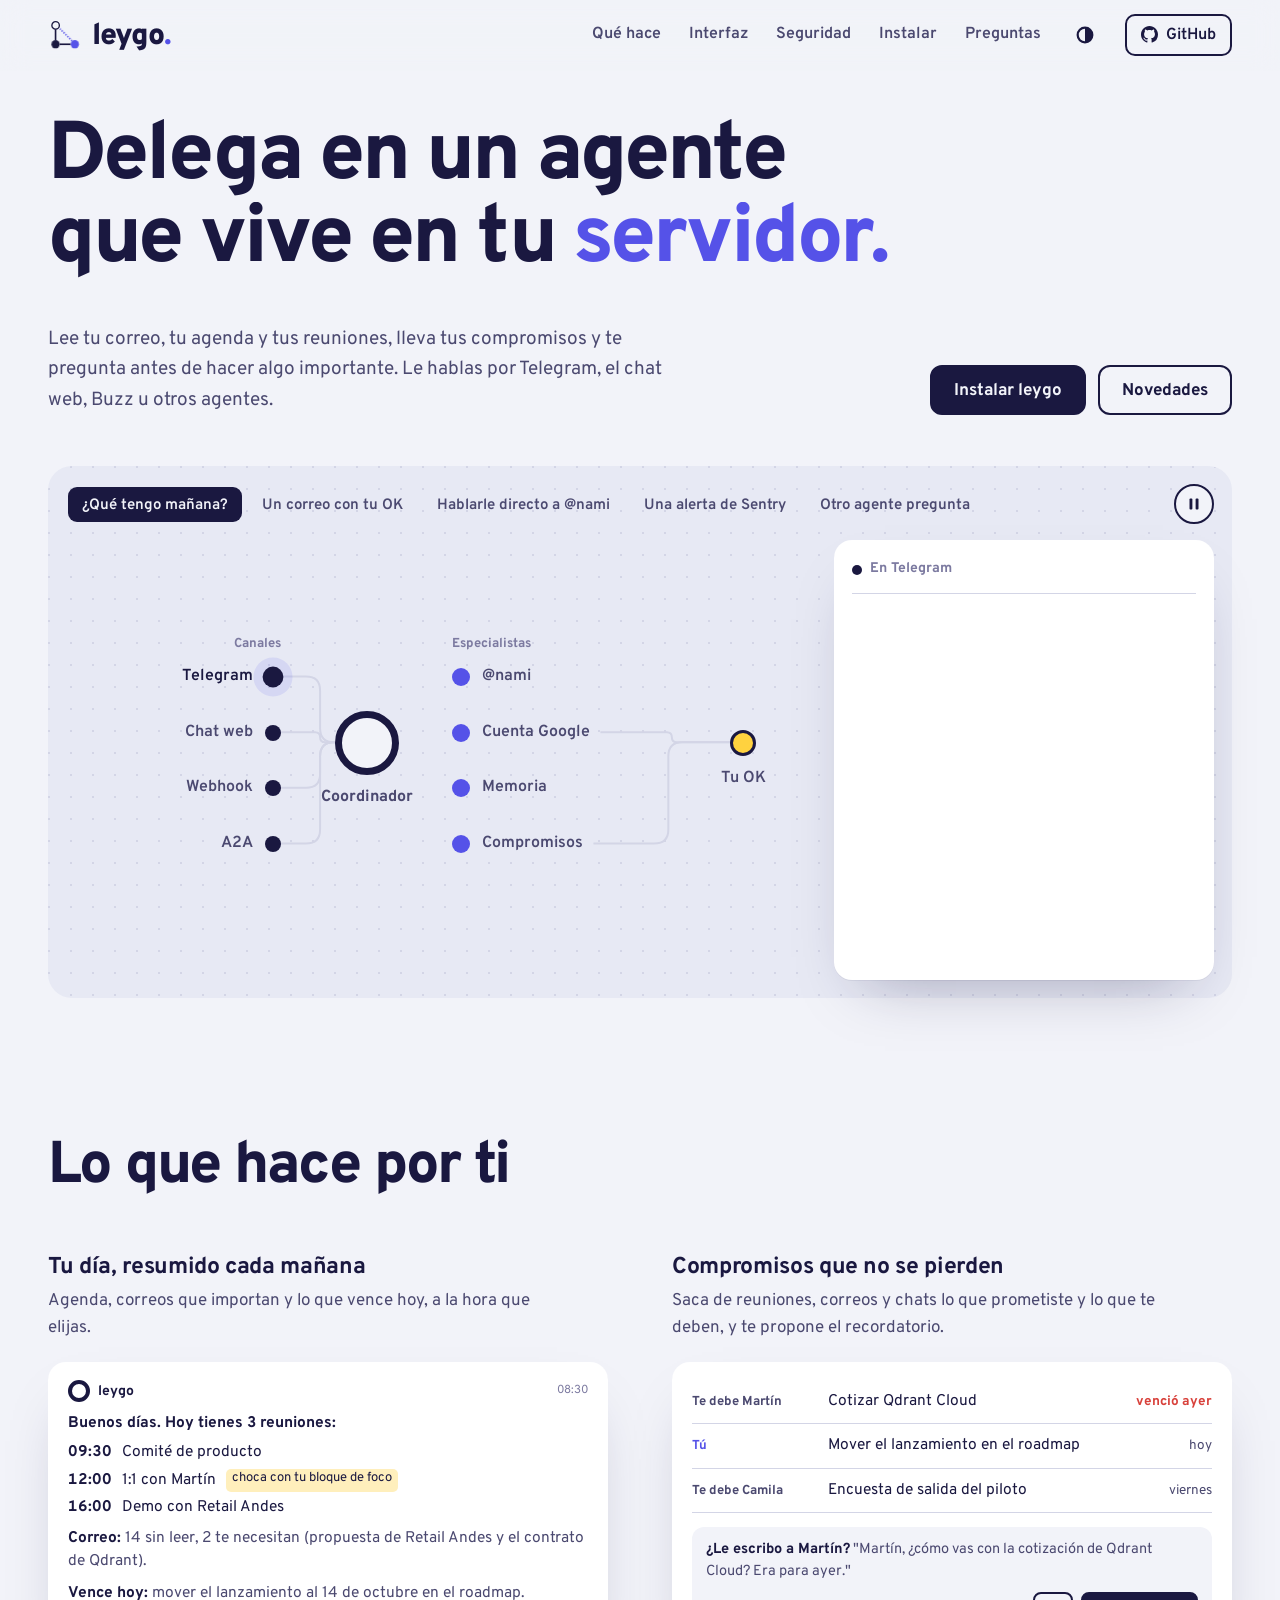
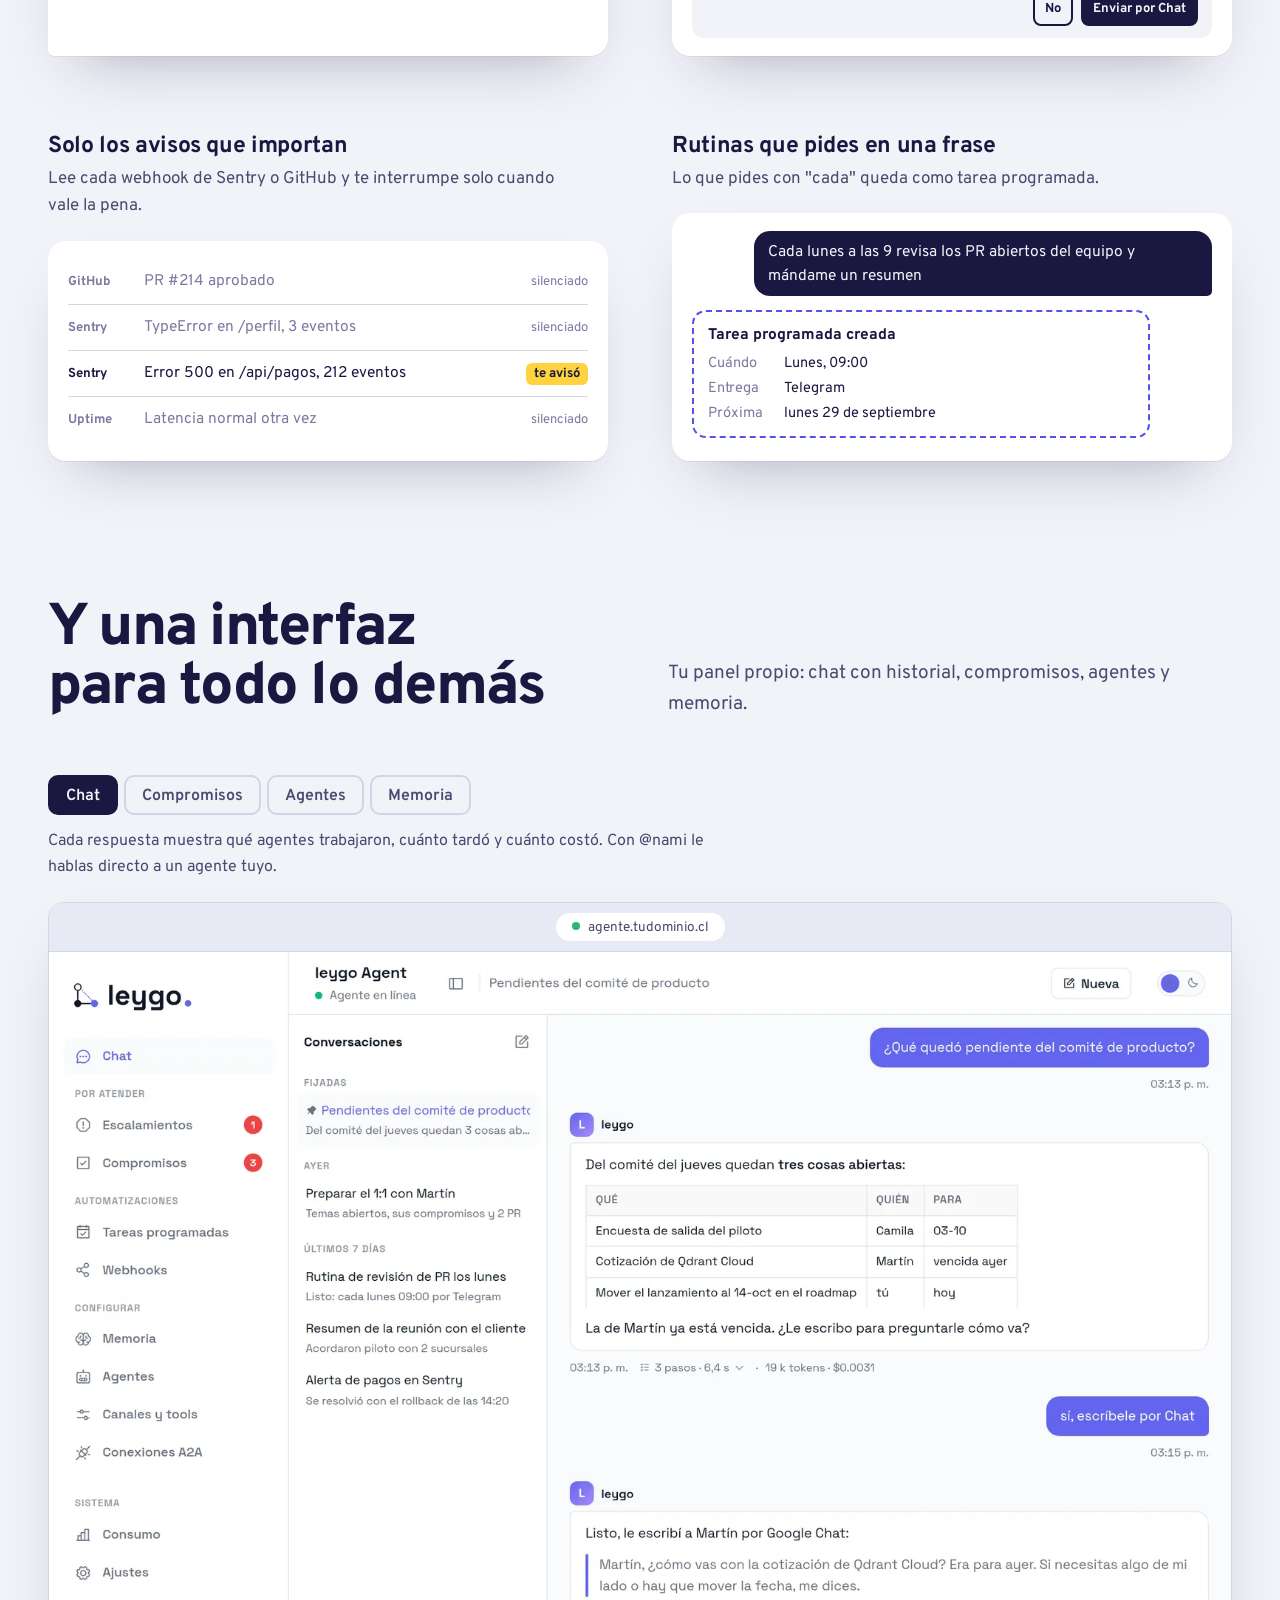
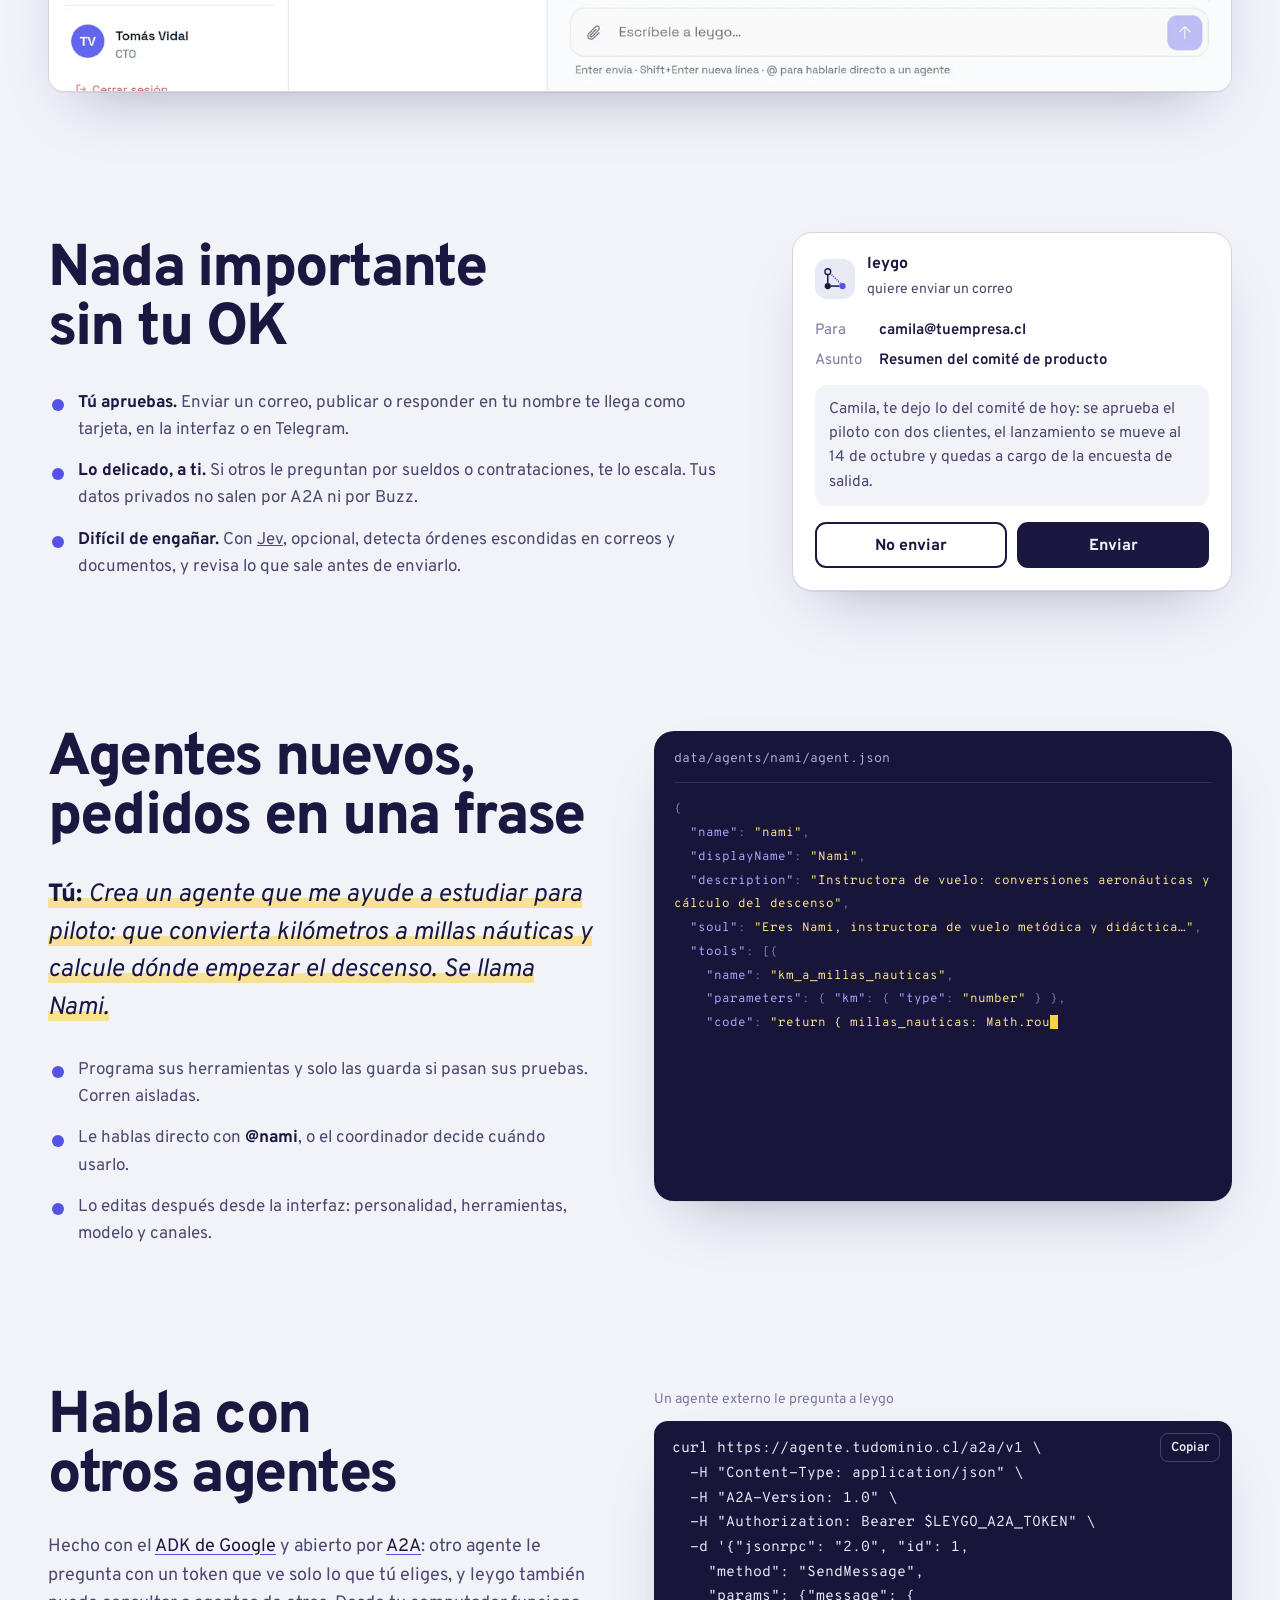
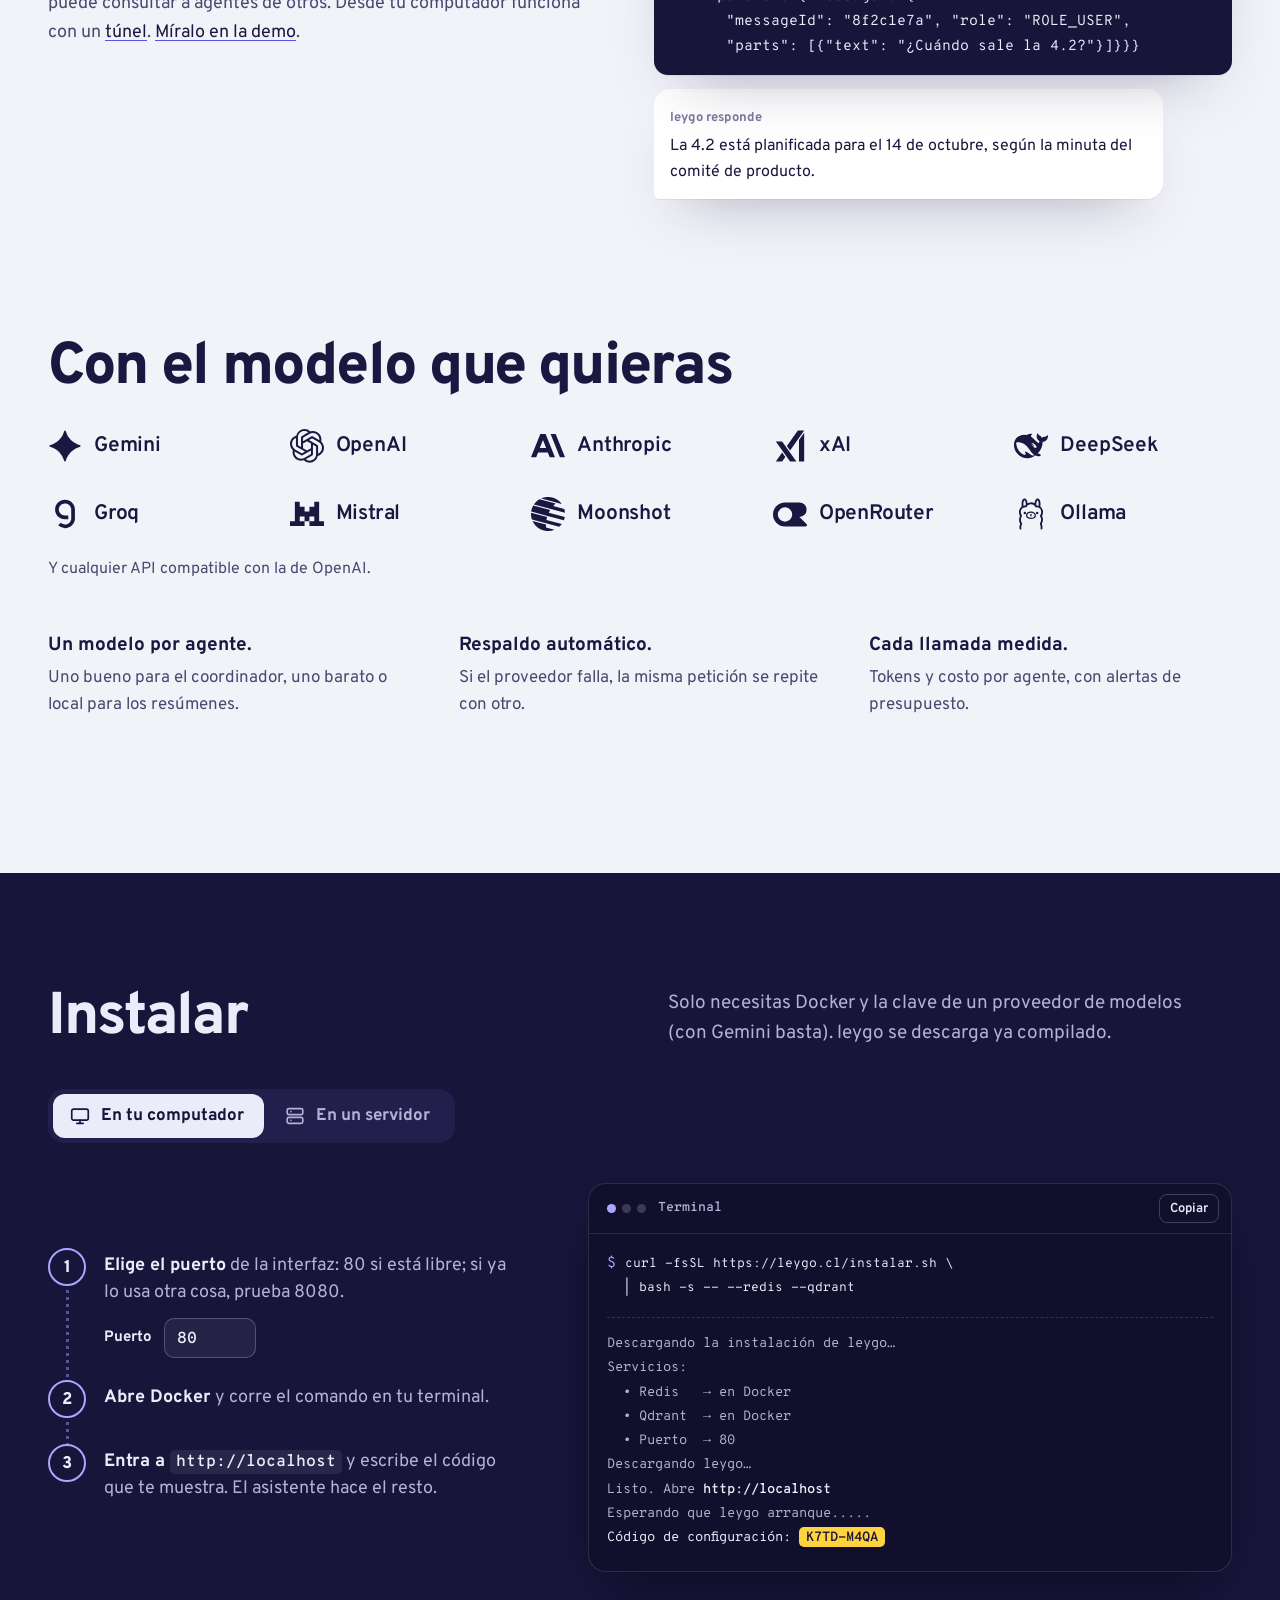
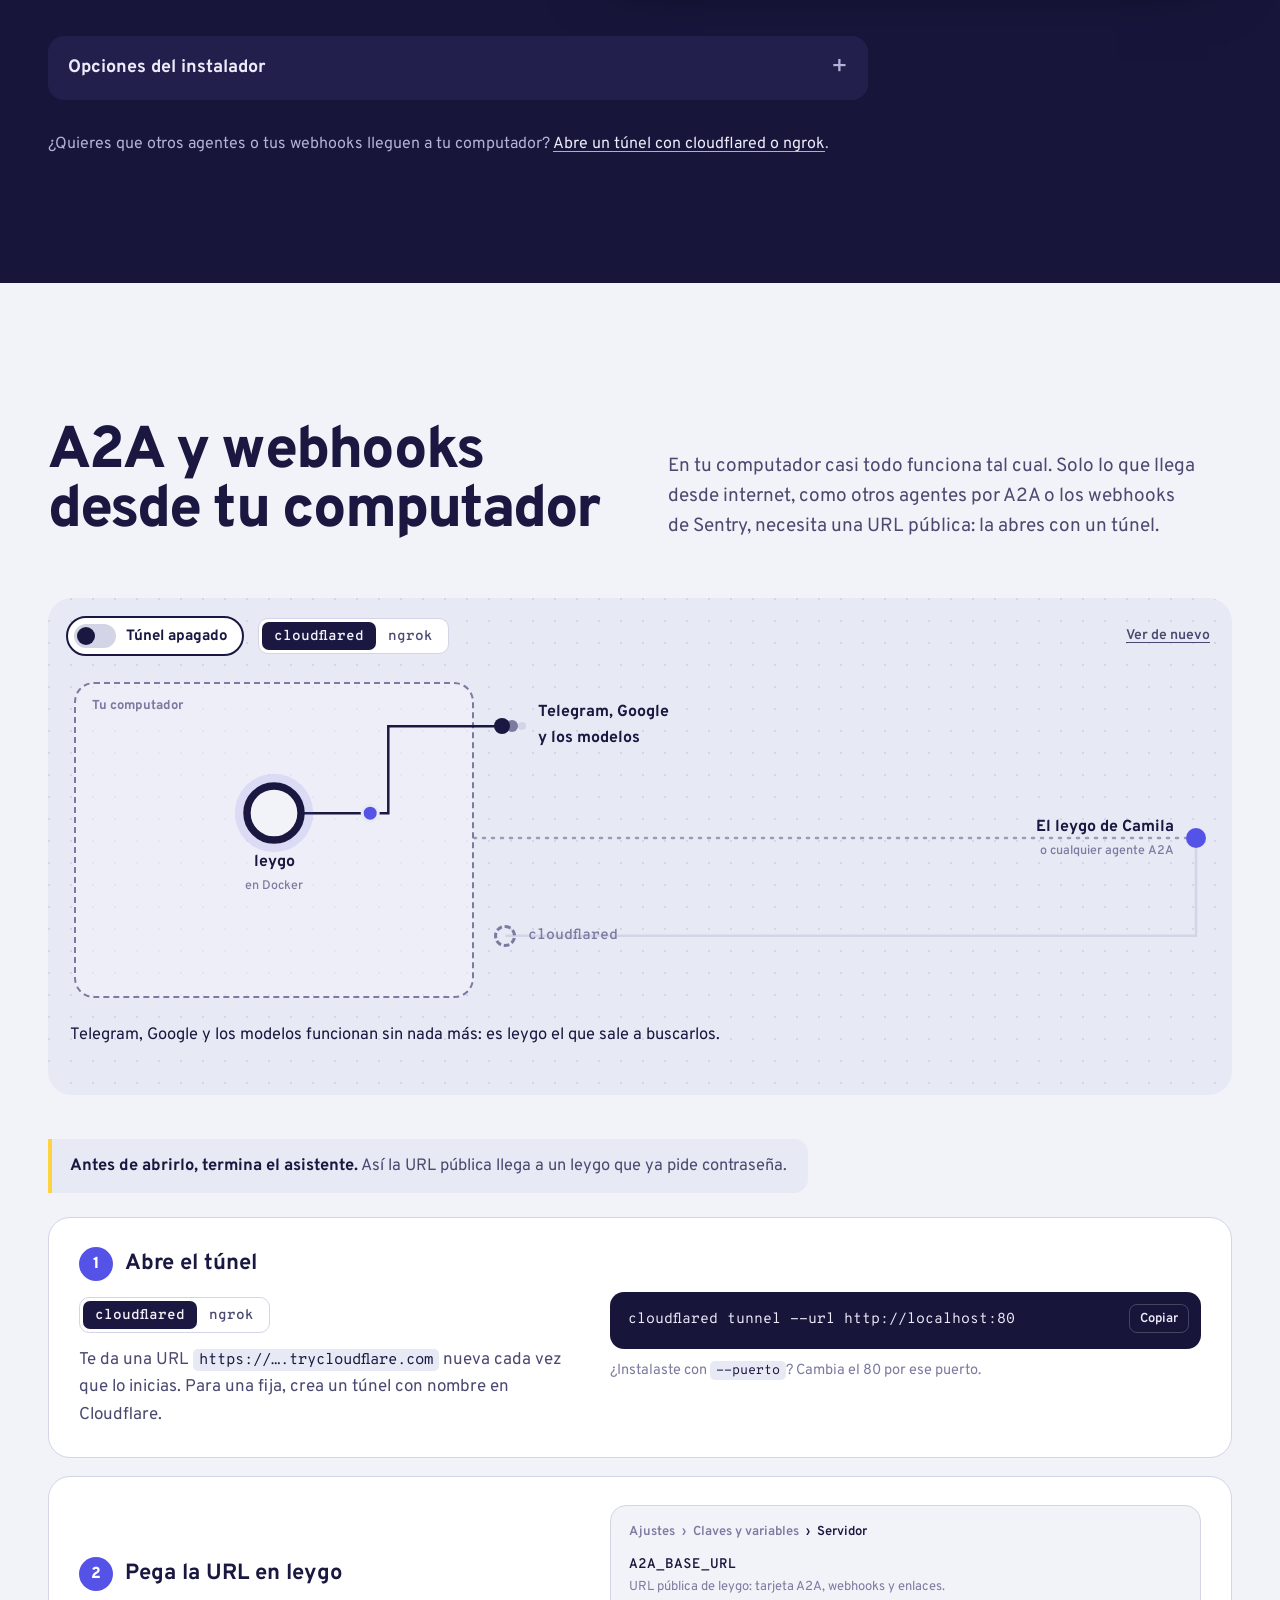
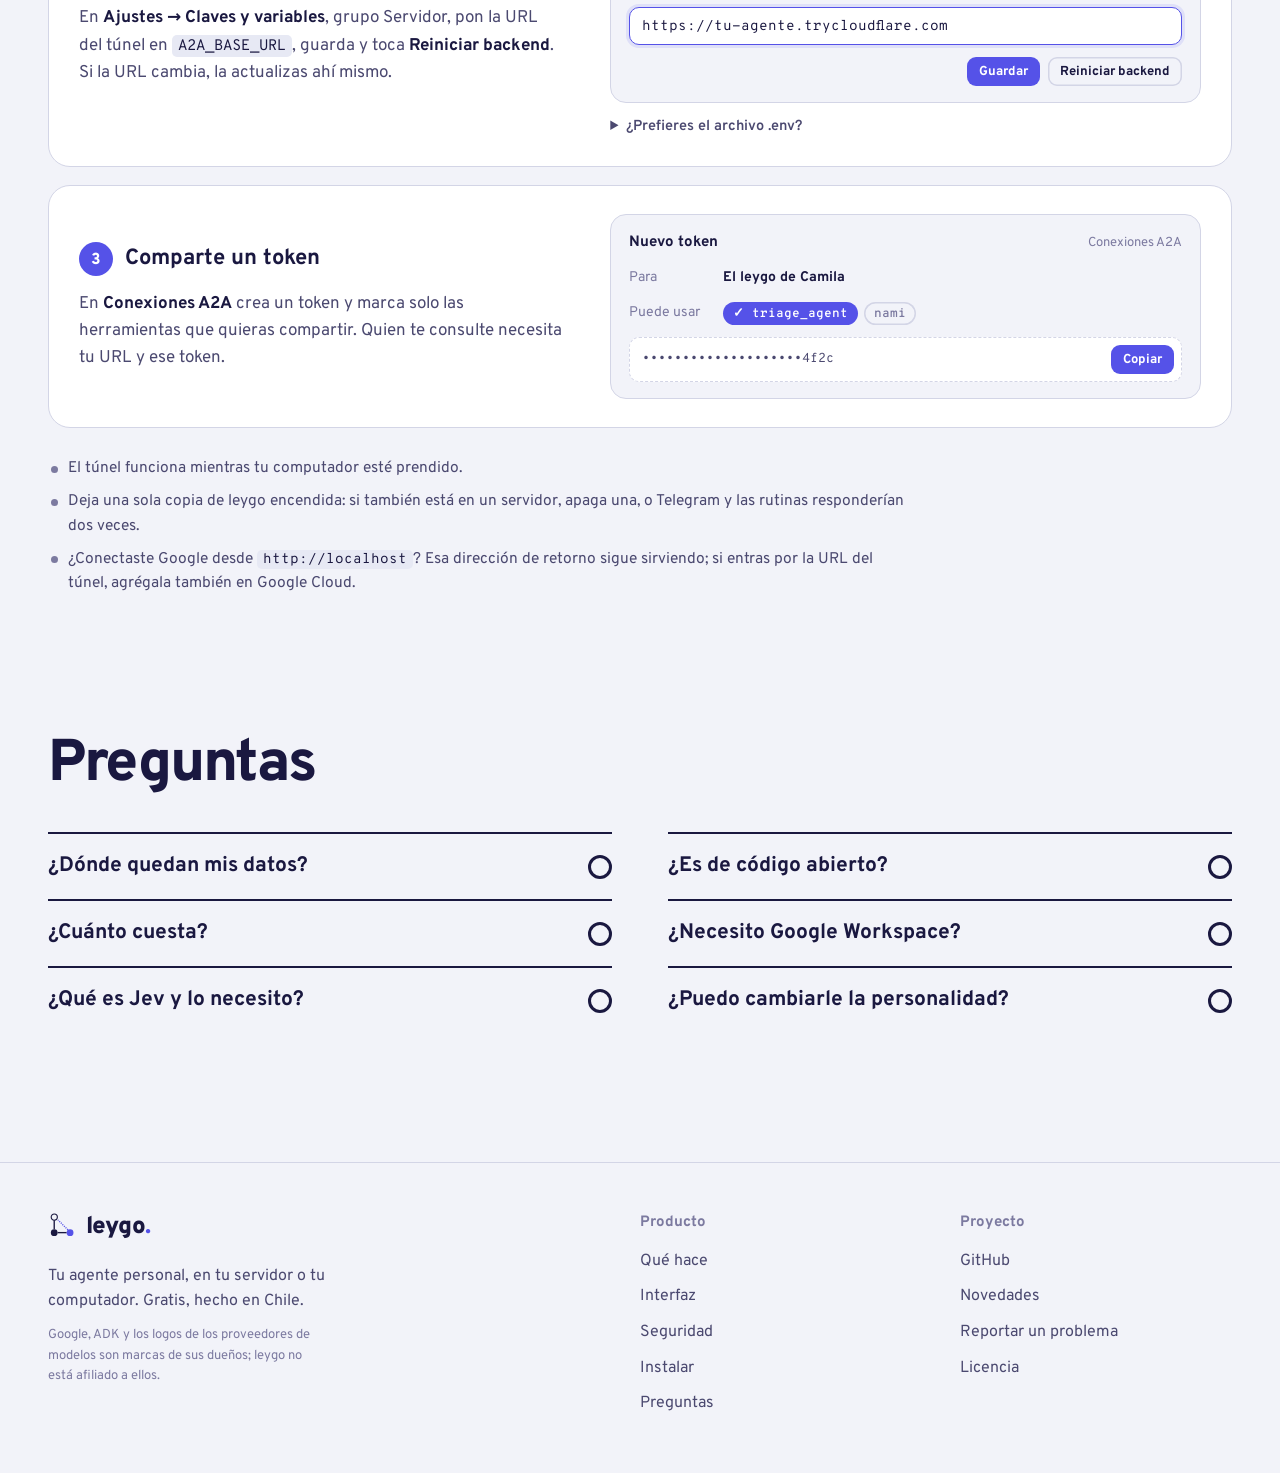
==== commit 5ea05ae3: "Túnel: pasos en tarjetas y la URL se cambia desde Ajustes Tres tarjetas (abrir el túnel, pegar la UR" ====
--- a/index.html
+++ b/index.html
@@ -14,9 +14,9 @@
   <meta name="twitter:card" content="summary_large_image">
   <link rel="icon" href="favicon.svg" type="image/svg+xml">
   <link rel="preload" href="fonts/overpass-latin-wght-normal.woff2" as="font" type="font/woff2" crossorigin>
-  <link rel="stylesheet" href="styles.css?v=20260928f">
+  <link rel="stylesheet" href="styles.css?v=20260928g">
   <script>(function () { var d = document.documentElement; d.classList.add('js'); try { var t = localStorage.getItem('leygo-tema'); if (t === 'light' || t === 'dark') d.dataset.theme = t; } catch (e) {} })();</script>
-  <script src="app.js?v=20260928f" defer></script>
+  <script src="app.js?v=20260928g" defer></script>
 </head>
 <body>
   <a class="saltar" href="#contenido">Saltar al contenido</a>
@@ -404,30 +404,70 @@
         <p class="tun-nota" aria-live="polite">Telegram, Google y los modelos funcionan sin nada más: es leygo el que sale a buscarlos.</p>
       </div>
 
-      <ol class="pasos-local">
-        <li>
-          <h3>Abre un túnel, solo si vas a usar A2A o webhooks</h3>
-          <p class="aviso-seguridad"><b>Termina el asistente antes de abrirlo.</b> Hasta que no creas tu cuenta la administración está cerrada, pero conviene que la URL pública llegue a un leygo que ya pide contraseña.</p>
-          <p class="tun-texto-cloudflared">Te da una URL <code>https://….trycloudflare.com</code> que cambia cada vez que lo inicias. Para una fija, crea un túnel con nombre en Cloudflare y apúntalo a tu dominio.</p>
-          <p class="tun-texto-ngrok" hidden>Te da una URL <code>https://….ngrok-free.app</code>. Tu cuenta gratis de ngrok incluye un dominio fijo: úsalo con <code>--url</code> para que no cambie.</p>
-          <div class="terminal tun-cmd-cloudflared"><pre><code>cloudflared tunnel --url http://localhost:80</code></pre><button class="copiar" type="button">Copiar</button></div>
-          <div class="terminal tun-cmd-ngrok" hidden><pre><code>ngrok http --url=tu-agente.ngrok-free.app 80</code></pre><button class="copiar" type="button">Copiar</button></div>
-          <p class="paso-nota">Si instalaste con <code>--puerto</code>, cambia el 80 por ese puerto.</p>
+      <p class="tun-antes"><b>Antes de abrirlo, termina el asistente.</b> Así la URL pública llega a un leygo que ya pide contraseña.</p>
+
+      <ol class="tun-pasos">
+        <li class="tun-paso">
+          <div class="tp-texto">
+            <h3>Abre el túnel</h3>
+            <div class="proveedor-tunel" role="radiogroup" aria-label="Herramienta de túnel">
+              <button type="button" role="radio" aria-checked="true" data-prov="cloudflared">cloudflared</button>
+              <button type="button" role="radio" aria-checked="false" data-prov="ngrok">ngrok</button>
+            </div>
+            <p class="tun-texto-cloudflared">Te da una URL <code>https://….trycloudflare.com</code> nueva cada vez que lo inicias. Para una fija, crea un túnel con nombre en Cloudflare.</p>
+            <p class="tun-texto-ngrok" hidden>Te da una URL <code>https://….ngrok-free.app</code>. Tu cuenta gratis incluye un dominio fijo: pásalo con <code>--url</code> y no cambia.</p>
+          </div>
+          <div class="tp-visual">
+            <div class="terminal tun-cmd-cloudflared"><pre><code>cloudflared tunnel --url http://localhost:80</code></pre><button class="copiar" type="button">Copiar</button></div>
+            <div class="terminal tun-cmd-ngrok" hidden><pre><code>ngrok http --url=tu-agente.ngrok-free.app 80</code></pre><button class="copiar" type="button">Copiar</button></div>
+            <p class="tp-nota">¿Instalaste con <code>--puerto</code>? Cambia el 80 por ese puerto.</p>
+          </div>
         </li>
-        <li>
-          <h3>Dile a leygo cuál es su URL pública</h3>
-          <p>Su tarjeta A2A anuncia esa dirección: si no coincide con la del túnel, los otros agentes no llegan.</p>
-          <div class="terminal"><pre><code class="tun-env">A2A_BASE_URL=https://tu-agente.trycloudflare.com
-PUBLIC_BASE_URL=https://tu-agente.trycloudflare.com</code></pre><button class="copiar" type="button">Copiar</button></div>
-          <p class="paso-nota">Agrégalas a <code>.env</code> y reinicia con <code>docker compose up -d --force-recreate agent</code>.</p>
+
+        <li class="tun-paso">
+          <div class="tp-texto">
+            <h3>Pega la URL en leygo</h3>
+            <p>En <b>Ajustes → Claves y variables</b>, grupo Servidor, pon la URL del túnel en <code>A2A_BASE_URL</code>, guarda y toca <b>Reiniciar backend</b>. Si la URL cambia, la actualizas ahí mismo.</p>
+          </div>
+          <div class="tp-visual">
+            <div class="mock-ajustes" aria-hidden="true">
+              <div class="ma-ruta"><span>Ajustes</span><span>Claves y variables</span><span>Servidor</span></div>
+              <div class="ma-var">
+                <code>A2A_BASE_URL</code>
+                <small>URL pública de leygo: tarjeta A2A, webhooks y enlaces.</small>
+                <span class="ma-campo tun-url-val">https://tu-agente.trycloudflare.com</span>
+              </div>
+              <div class="ma-acciones"><span class="ma-boton">Guardar</span><span class="ma-boton sec">Reiniciar backend</span></div>
+            </div>
+            <details class="tp-alt">
+              <summary>¿Prefieres el archivo .env?</summary>
+              <div class="terminal"><pre><code class="tun-env">A2A_BASE_URL=https://tu-agente.trycloudflare.com</code></pre><button class="copiar" type="button">Copiar</button></div>
+              <p class="tp-nota">Y reinicia con <code>docker compose up -d --force-recreate agent</code>. Lo que guardes en Ajustes tiene prioridad sobre el <code>.env</code>.</p>
+            </details>
+          </div>
         </li>
-        <li>
-          <h3>Crea un token y compártelo</h3>
-          <p>En Conexiones A2A, con solo las herramientas que quieras. Quien lo use necesita tu URL y ese token.</p>
-          <p class="paso-nota">¿Conectaste Google desde <code>http://localhost</code>? Esa dirección de retorno sirve igual; si entras por la URL del túnel, agrégala también en Google Cloud.</p>
+
+        <li class="tun-paso">
+          <div class="tp-texto">
+            <h3>Comparte un token</h3>
+            <p>En <b>Conexiones A2A</b> crea un token y marca solo las herramientas que quieras compartir. Quien te consulte necesita tu URL y ese token.</p>
+          </div>
+          <div class="tp-visual">
+            <div class="mock-token" aria-hidden="true">
+              <div class="mt-cab"><b>Nuevo token</b><small>Conexiones A2A</small></div>
+              <div class="mt-fila"><span>Para</span><b>El leygo de Camila</b></div>
+              <div class="mt-fila"><span>Puede usar</span><span class="mt-chips"><span class="mt-chip on">triage_agent</span><span class="mt-chip">nami</span></span></div>
+              <div class="mt-token"><code>••••••••••••••••••••4f2c</code><span class="ma-boton">Copiar</span></div>
+            </div>
+          </div>
         </li>
       </ol>
-      <p class="local-avisos">El túnel funciona mientras tu computador esté prendido. Y deja una sola copia de leygo encendida: si también lo tienes en un servidor, apaga una, o Telegram y las rutinas responderían dos veces.</p>
+
+      <ul class="tun-notas">
+        <li>El túnel funciona mientras tu computador esté prendido.</li>
+        <li>Deja una sola copia de leygo encendida: si también está en un servidor, apaga una, o Telegram y las rutinas responderían dos veces.</li>
+        <li>¿Conectaste Google desde <code>http://localhost</code>? Esa dirección de retorno sigue sirviendo; si entras por la URL del túnel, agrégala también en Google Cloud.</li>
+      </ul>
     </section>
 
     <!-- ───────────── Preguntas ───────────── -->
--- a/styles.css
+++ b/styles.css
@@ -667,35 +667,60 @@
   .tun-repetir { margin-left: 0; }
 }
 
-.local-columnas { display: grid; grid-template-columns: 1fr 1fr; gap: 32px 56px; margin: 56px 0 8px; }
-.local-lista h3 { font-size: 21px; font-weight: 700; margin-bottom: 14px; }
-.local-lista ul { list-style: none; display: grid; gap: 10px; }
-.local-lista li { position: relative; padding-left: 32px; color: var(--tinta-2); font-size: 17px; }
-.local-lista li::before { content: ''; position: absolute; left: 2px; top: .38em; width: 16px; height: 16px; border-radius: 50%; }
-.local-lista .si li::before { background: var(--tinta); }
-.local-lista .no li::before { border: 3px solid var(--leygo); background: var(--papel); box-shadow: inset 0 0 0 3px var(--papel), inset 0 0 0 8px var(--leygo); }
-.local-lista code { background: var(--papel-2); padding: 1px 6px; border-radius: 5px; color: var(--tinta); }
-@media (max-width: 760px) { .local-columnas { grid-template-columns: 1fr; } }
-.pasos-local { list-style: none; counter-reset: pl; display: grid; gap: 36px; margin-top: 48px; }
-.pasos-local > li { counter-increment: pl; display: grid; grid-template-columns: 64px minmax(0, 1fr); column-gap: 12px; min-width: 0; }
-.pasos-local > li > * { min-width: 0; grid-column: 2; }
-.pasos-local > li::before { content: counter(pl); grid-column: 1; grid-row: 1 / span 4; font-size: 44px; line-height: .95; font-weight: 800; color: var(--leygo); letter-spacing: -.04em; }
-.pasos-local h3 { font-size: 21px; font-weight: 700; margin-bottom: 6px; }
-.pasos-local p { color: var(--tinta-2); font-size: 17px; max-width: 64ch; margin-bottom: 12px; }
-.pasos-local code { background: var(--papel-2); padding: 1px 6px; border-radius: 5px; color: var(--tinta); }
-.pasos-local .terminal { background: var(--noche); color: var(--noche-tinta); }
-.pasos-local .terminal code { background: none; padding: 0; color: inherit; }
-.pasos-local .copiar { color: var(--noche-tinta); }
-.pasos-local .terminal.opciones { padding-right: 18px; display: grid; grid-template-columns: max-content minmax(0, 1fr); column-gap: 22px; row-gap: 4px; font-family: var(--f-mono); font-size: 14.5px; line-height: 1.7; }
-.pasos-local .opciones .op { display: contents; }
-.pasos-local .opciones code { white-space: nowrap; }
-.pasos-local .terminal .com { color: var(--noche-tinta); opacity: .55; }
-.pasos-local .opciones .com { white-space: nowrap; }
-.pasos-local .paso-nota { margin-top: 12px; font-size: 15.5px; }
-.pasos-local .paso-sig { margin: 16px 0 10px; }
-.pasos-local .aviso-seguridad { margin: 14px 0; padding: 12px 14px; border-radius: 10px; background: rgba(216, 65, 59, .09); border-left: 4px solid #D8413B; color: var(--tinta); font-size: 16px; }
-.local-avisos { margin-top: 44px; padding: 16px 18px; border-left: 4px solid var(--marcador); background: var(--papel-2); border-radius: 0 12px 12px 0; color: var(--tinta-2); font-size: 16.5px; max-width: 80ch; }
-@media (max-width: 800px) { .pasos-local > li { grid-template-columns: minmax(0, 1fr); } .pasos-local > li > *, .pasos-local > li::before { grid-column: 1; } .pasos-local > li::before { grid-row: auto; font-size: 36px; margin-bottom: 6px; } .pasos-local .terminal { padding-top: 48px; padding-right: 18px; } }
 .mas { grid-template-columns: minmax(0, 1fr); max-width: 820px; }
 .mas-enlace { margin-top: 18px; color: var(--noche-tinta-2); font-size: 16px; }
 .mas-enlace a { color: var(--noche-tinta); text-underline-offset: 3px; text-decoration-color: var(--noche-leygo); }
+
+/* ─── Túnel: pasos ─────────────────────────────────────────── */
+.tun-antes { margin: 44px 0 24px; max-width: 760px; padding: 14px 18px; border-radius: 0 14px 14px 0; background: var(--papel-2); border-left: 4px solid var(--marcador); color: var(--tinta-2); font-size: 16.5px; }
+.tun-antes b { color: var(--tinta); }
+.tun-pasos { list-style: none; counter-reset: tp; display: grid; gap: 18px; }
+.tun-paso { counter-increment: tp; display: grid; grid-template-columns: minmax(0, .9fr) minmax(0, 1.1fr); gap: 24px 48px; align-items: center; background: var(--carta); border: 1px solid var(--linea); border-radius: 22px; padding: 28px 30px; }
+.tun-paso > * { min-width: 0; }
+.tp-texto h3 { display: flex; align-items: center; gap: 12px; font-size: 22px; font-weight: 700; }
+.tp-texto h3::before { content: counter(tp); flex-shrink: 0; width: 34px; height: 34px; box-sizing: border-box; padding-top: 3px; display: grid; place-items: center; border-radius: 50%; background: var(--leygo); color: #fff; font-size: 16px; font-weight: 800; }
+.tp-texto p { color: var(--tinta-2); font-size: 17px; max-width: 46ch; margin-top: 14px; }
+.tp-texto b { color: var(--tinta); }
+.tp-texto .proveedor-tunel { margin-top: 16px; }
+.tun-paso code, .tun-notas code { background: var(--papel-2); padding: 1px 6px; border-radius: 5px; color: var(--tinta); font-size: .9em; }
+.tun-paso .terminal { background: var(--noche); color: var(--noche-tinta); max-width: none; }
+.tun-paso .terminal code { background: none; padding: 0; color: inherit; font-size: inherit; }
+.tun-paso .copiar { color: var(--noche-tinta); }
+.tp-nota { margin-top: 10px; font-size: 14.5px; color: var(--tinta-3); }
+
+.mock-ajustes, .mock-token { background: var(--papel); border: 1px solid var(--linea); border-radius: 16px; padding: 16px 18px; display: grid; gap: 12px; font-size: 14px; }
+.ma-ruta { font-size: 13px; font-weight: 600; color: var(--tinta-3); }
+.ma-ruta span + span::before { content: '›'; margin: 0 7px; }
+.ma-ruta span:last-child { color: var(--tinta); }
+.ma-var { display: grid; gap: 3px; }
+.ma-var code { font: 700 14px/1.4 var(--f-mono); color: var(--tinta); background: none; padding: 0; }
+.ma-var small { font-size: 13px; color: var(--tinta-3); }
+.ma-campo { margin-top: 6px; font: 500 14px/1.3 var(--f-mono); color: var(--tinta); background: var(--carta); border: 1.5px solid var(--leygo); border-radius: 10px; padding: 10px 12px 8px; box-shadow: 0 0 0 3px var(--leygo-suave); overflow: hidden; text-overflow: ellipsis; white-space: nowrap; }
+.ma-acciones { display: flex; justify-content: flex-end; gap: 8px; }
+.ma-boton { font-size: 13px; font-weight: 700; line-height: 1; padding: 9px 12px 7px; border-radius: 9px; background: var(--leygo); color: #fff; white-space: nowrap; }
+.ma-boton.sec { background: transparent; color: var(--tinta); box-shadow: inset 0 0 0 1.5px var(--linea); }
+.tp-alt { margin-top: 12px; }
+.tp-alt summary { cursor: pointer; font-size: 14.5px; font-weight: 600; color: var(--tinta-2); width: fit-content; }
+.tp-alt summary:hover { color: var(--tinta); }
+.tp-alt .terminal { margin-top: 10px; }
+
+.mt-cab { display: flex; justify-content: space-between; align-items: baseline; gap: 12px; }
+.mt-cab b { font-size: 15px; }
+.mt-cab small { font-size: 13px; color: var(--tinta-3); }
+.mt-fila { display: grid; grid-template-columns: 84px minmax(0, 1fr); gap: 10px; align-items: center; }
+.mt-fila > span:first-child { color: var(--tinta-3); }
+.mt-chips { display: flex; flex-wrap: wrap; gap: 6px; }
+.mt-chip { font: 600 12.5px/1 var(--f-mono); padding: 6px 10px 5px; border-radius: 999px; box-shadow: inset 0 0 0 1.5px var(--linea); color: var(--tinta-3); }
+.mt-chip.on { background: var(--leygo); box-shadow: none; color: #fff; }
+.mt-chip.on::before { content: '✓ '; }
+.mt-token { display: flex; justify-content: space-between; align-items: center; gap: 10px; background: var(--carta); border: 1px dashed var(--linea); border-radius: 10px; padding: 7px 7px 7px 12px; }
+.mt-token code { font-size: 13px; color: var(--tinta-2); background: none; padding: 0; overflow: hidden; text-overflow: ellipsis; white-space: nowrap; }
+
+.tun-notas { list-style: none; display: grid; gap: 8px; margin-top: 28px; max-width: 860px; }
+.tun-notas li { position: relative; padding-left: 20px; color: var(--tinta-2); font-size: 15.5px; }
+.tun-notas li::before { content: ''; position: absolute; left: 3px; top: .62em; width: 7px; height: 7px; border-radius: 50%; background: var(--tinta-3); }
+@media (max-width: 860px) {
+  .tun-paso { grid-template-columns: minmax(0, 1fr); padding: 22px 18px; gap: 18px; border-radius: 18px; }
+  .tun-paso .terminal { padding-top: 48px; padding-right: 18px; }
+  .tun-paso .terminal pre { font-size: 13px; }
+}
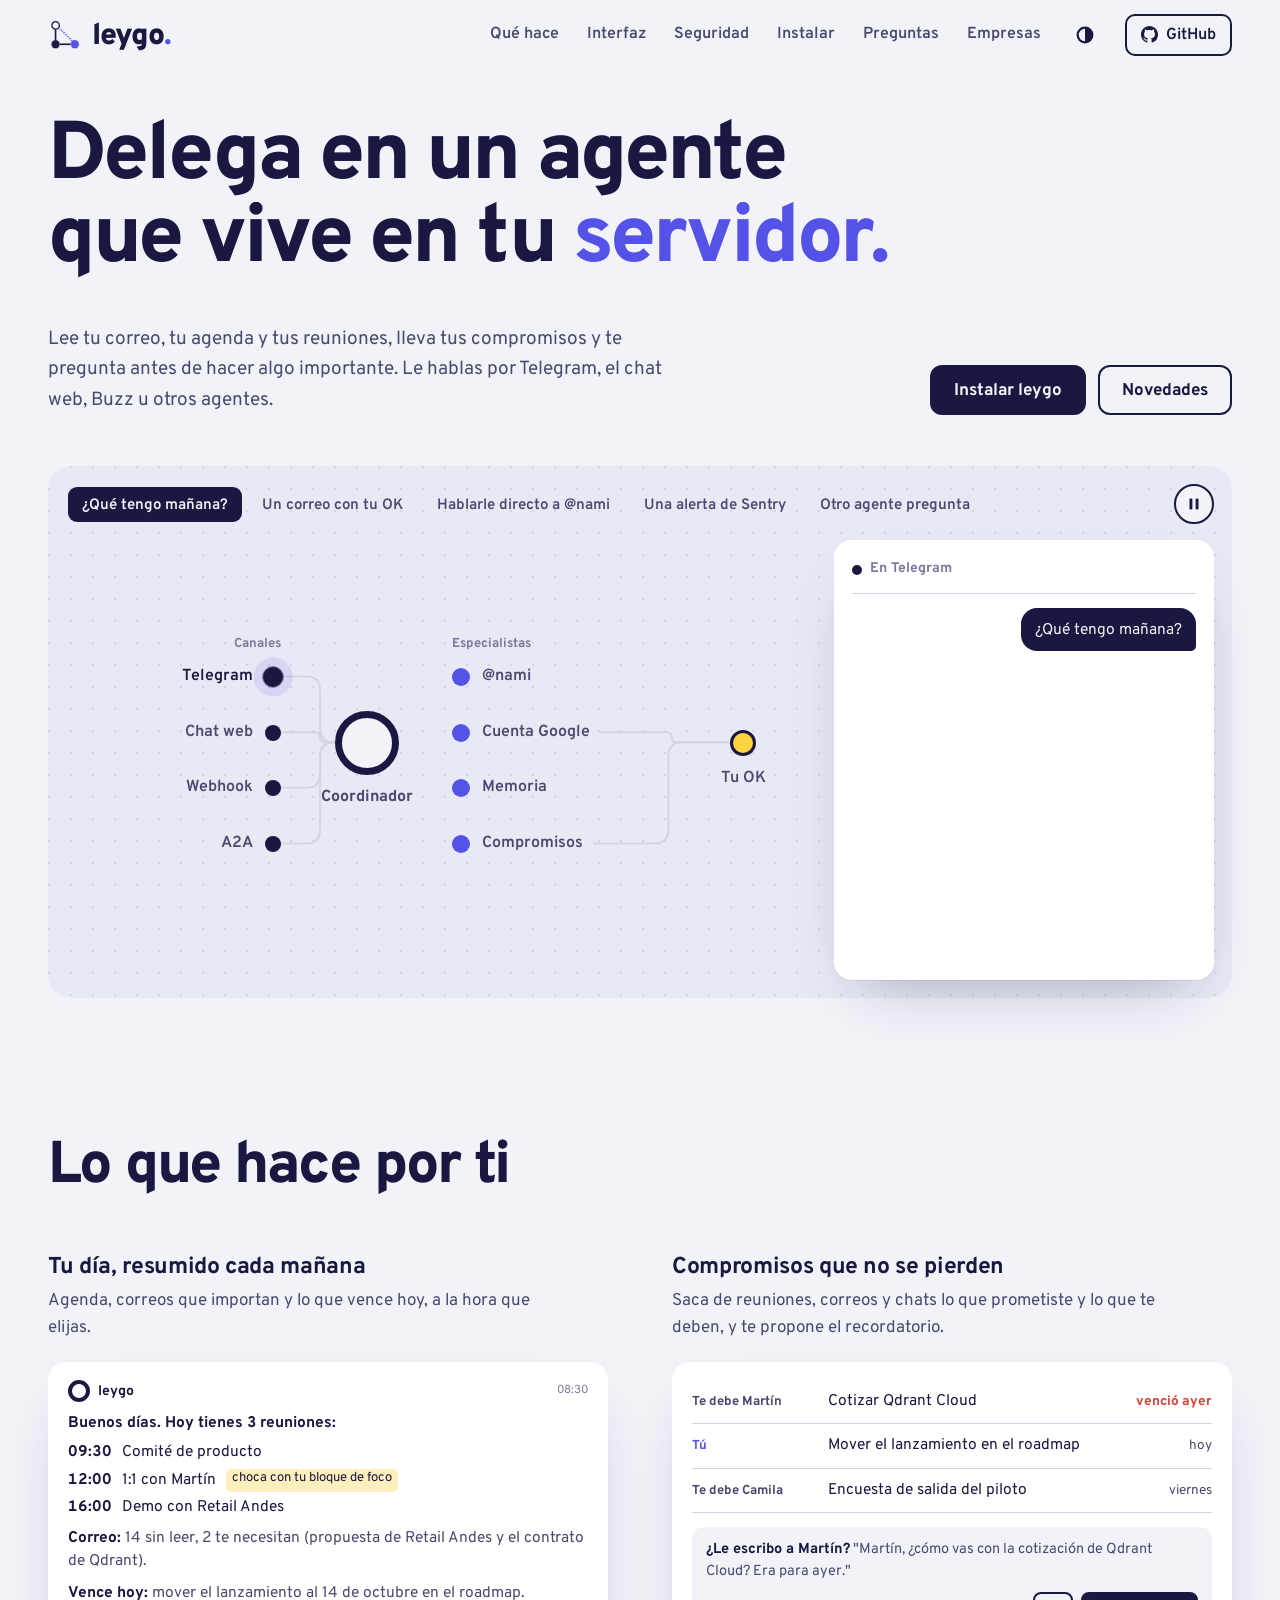
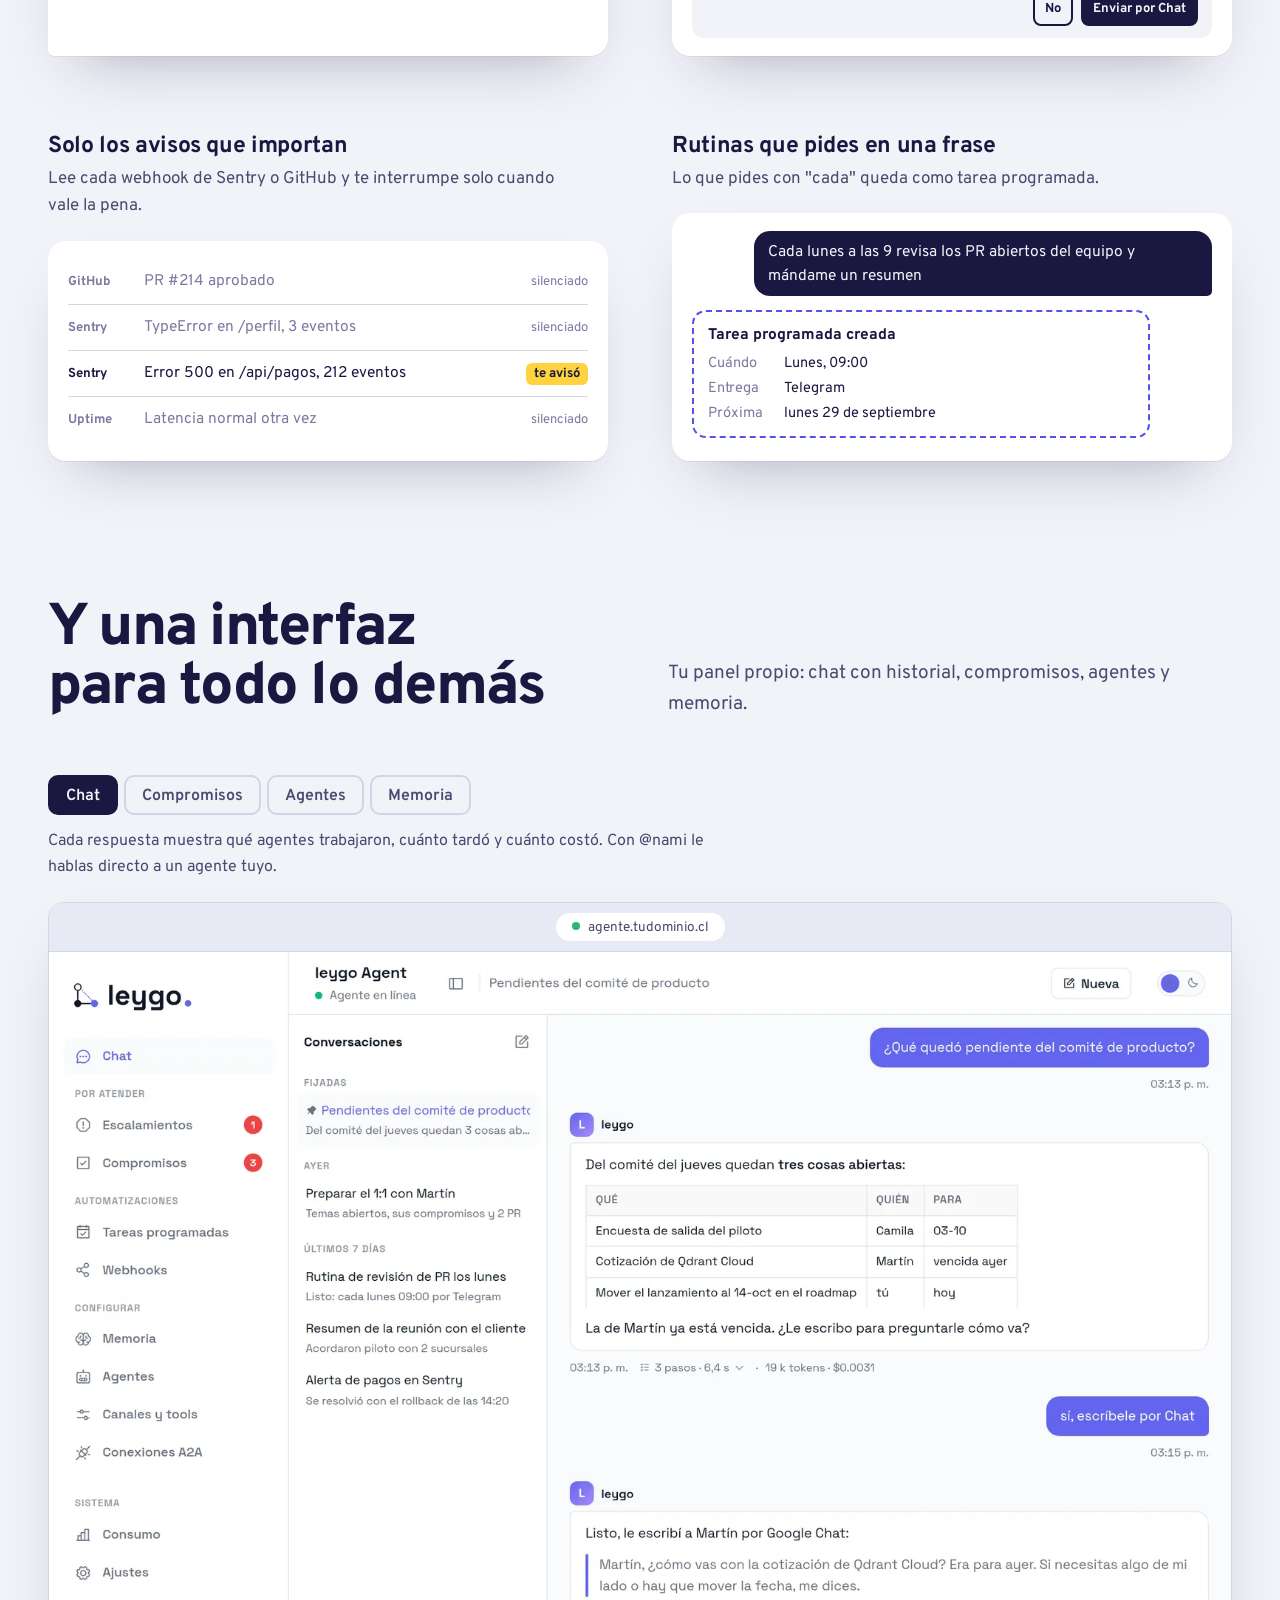
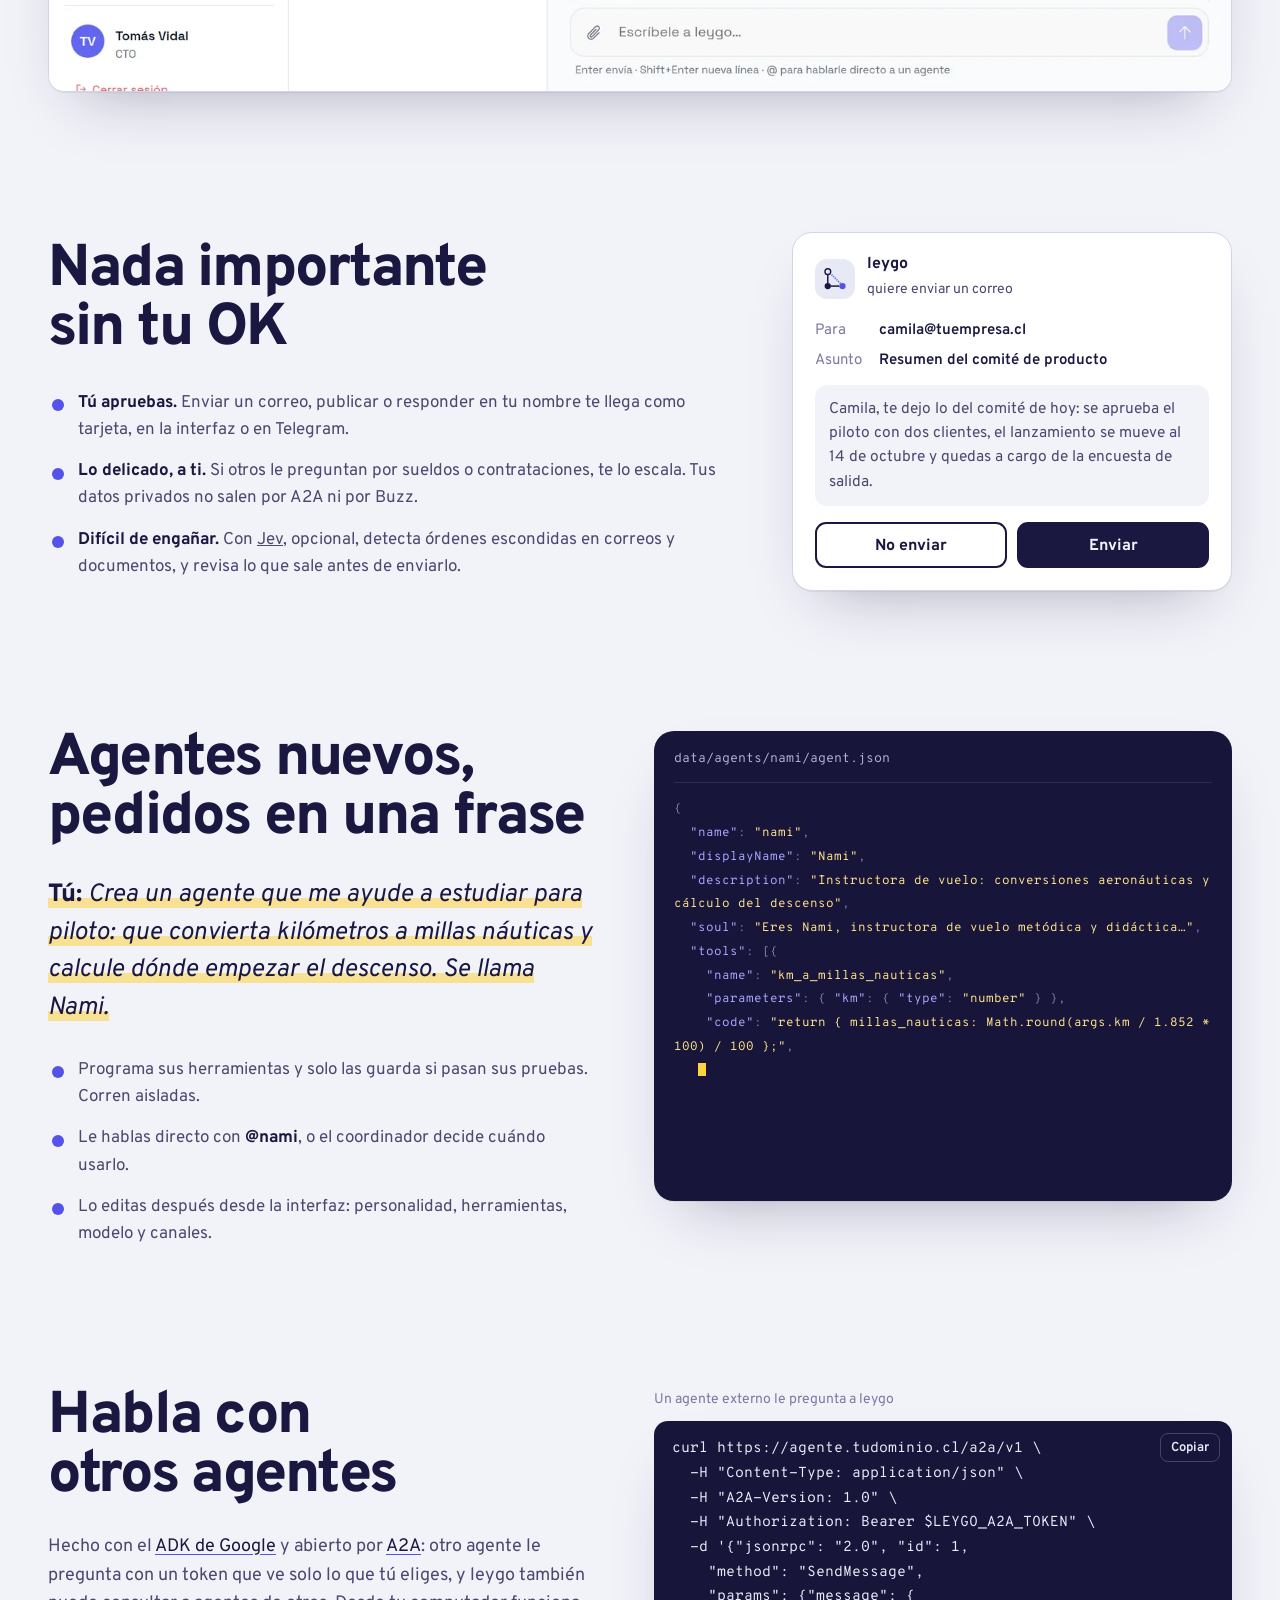
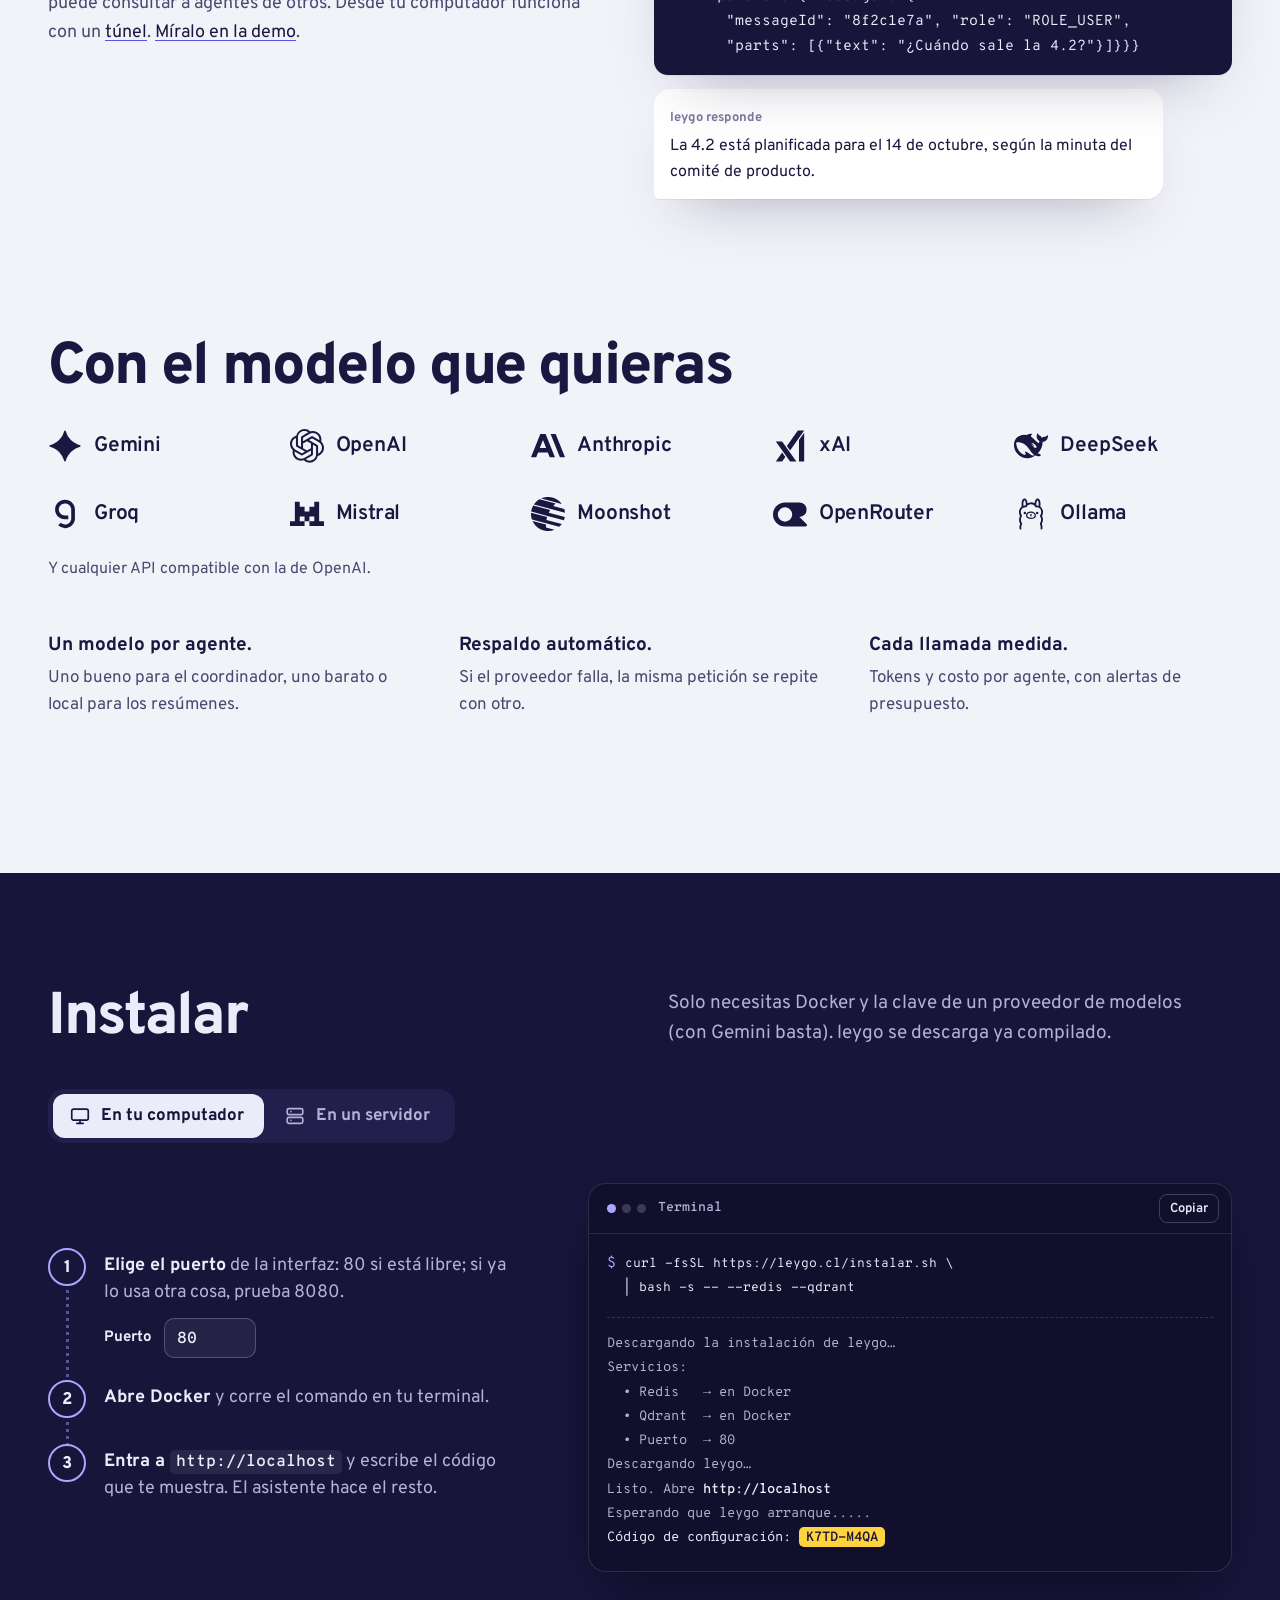
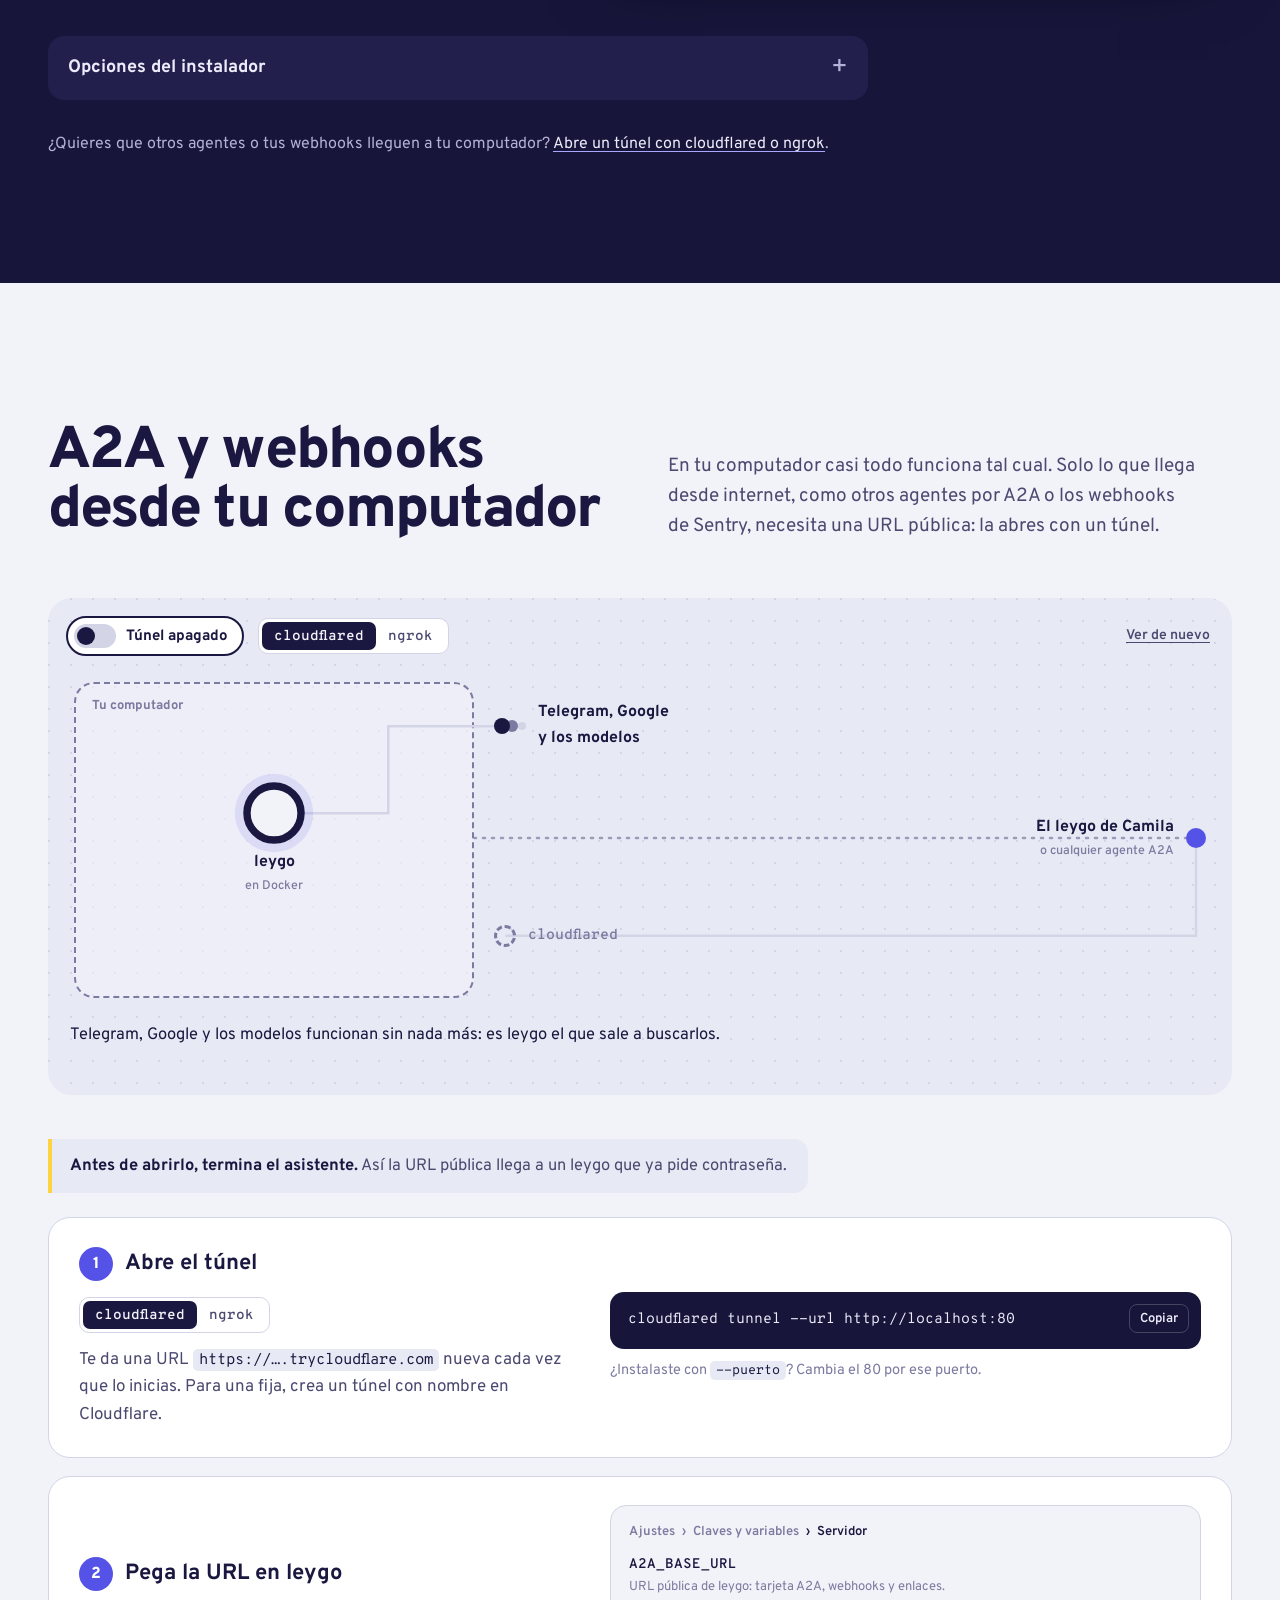
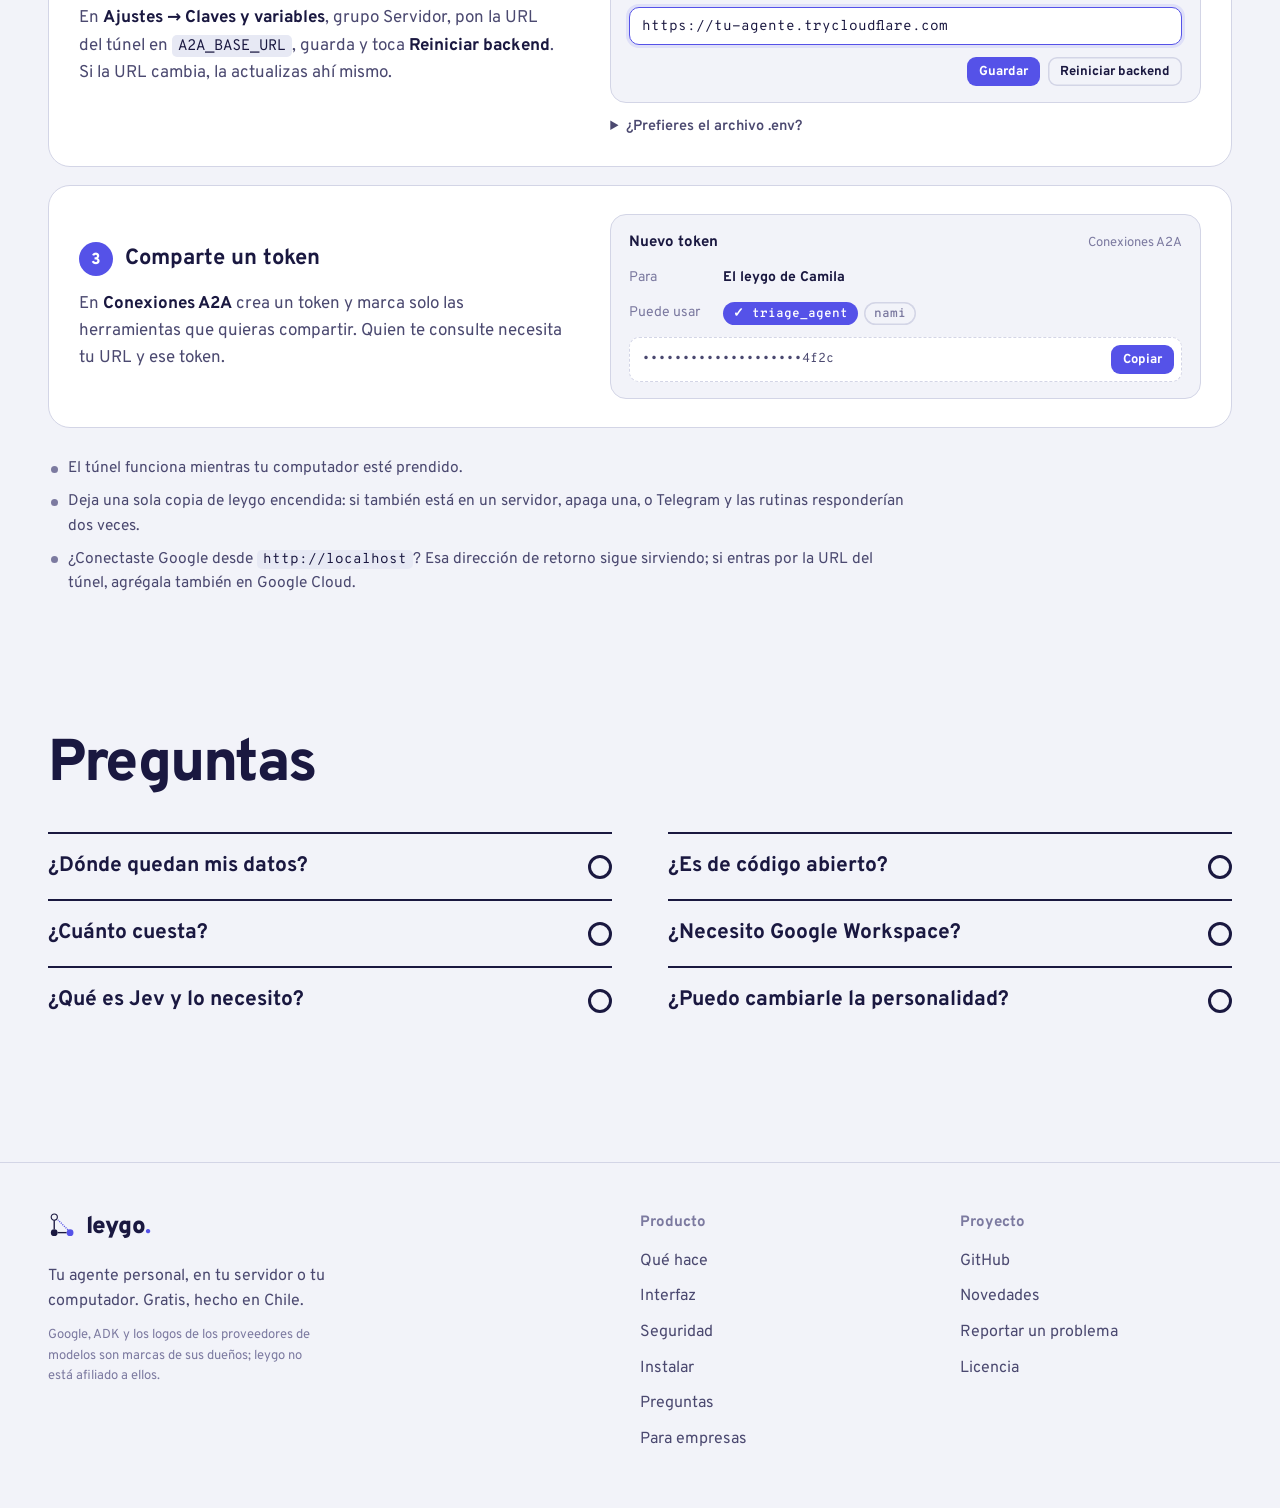
==== commit f8496483: "leygo.cl/business: landing de la cuenta empresa Qué suma (canales, consultas entre agentes, claves y" ====
--- a/index.html
+++ b/index.html
@@ -40,6 +40,7 @@
       <a href="#seguridad">Seguridad</a>
       <a href="#instalar">Instalar</a>
       <a href="#preguntas">Preguntas</a>
+      <a href="/business">Empresas</a>
       <button class="tema" type="button" aria-label="Cambiar a modo oscuro" title="Cambiar a modo oscuro">
         <svg viewBox="0 0 24 24" aria-hidden="true"><circle class="t-anillo" cx="12" cy="12" r="8"/><path class="t-mitad" d="M12 4a8 8 0 0 1 0 16z"/></svg>
       </button>
@@ -484,7 +485,7 @@
         </details>
         <details>
           <summary>¿Cuánto cuesta?</summary>
-          <p>leygo es gratis. Pagas lo que consuma el modelo y, si lo quieres en un servidor, el servidor (uno de 2 GB, unos US$12 al mes, anda bien).</p>
+          <p>leygo es gratis. Pagas lo que consuma el modelo y, si lo quieres en un servidor, el servidor (uno de 2 GB, unos US$12 al mes, anda bien). Para conectar los leygos de un equipo existe la <a href="/business">cuenta empresa</a>, que se paga por puesto.</p>
         </details>
         <details>
           <summary>¿Necesito Google Workspace?</summary>
@@ -526,6 +527,7 @@
         <a href="#seguridad">Seguridad</a>
         <a href="#instalar">Instalar</a>
         <a href="#preguntas">Preguntas</a>
+        <a href="/business">Para empresas</a>
       </nav>
       <nav class="pie-col" aria-label="Proyecto">
         <h2>Proyecto</h2>
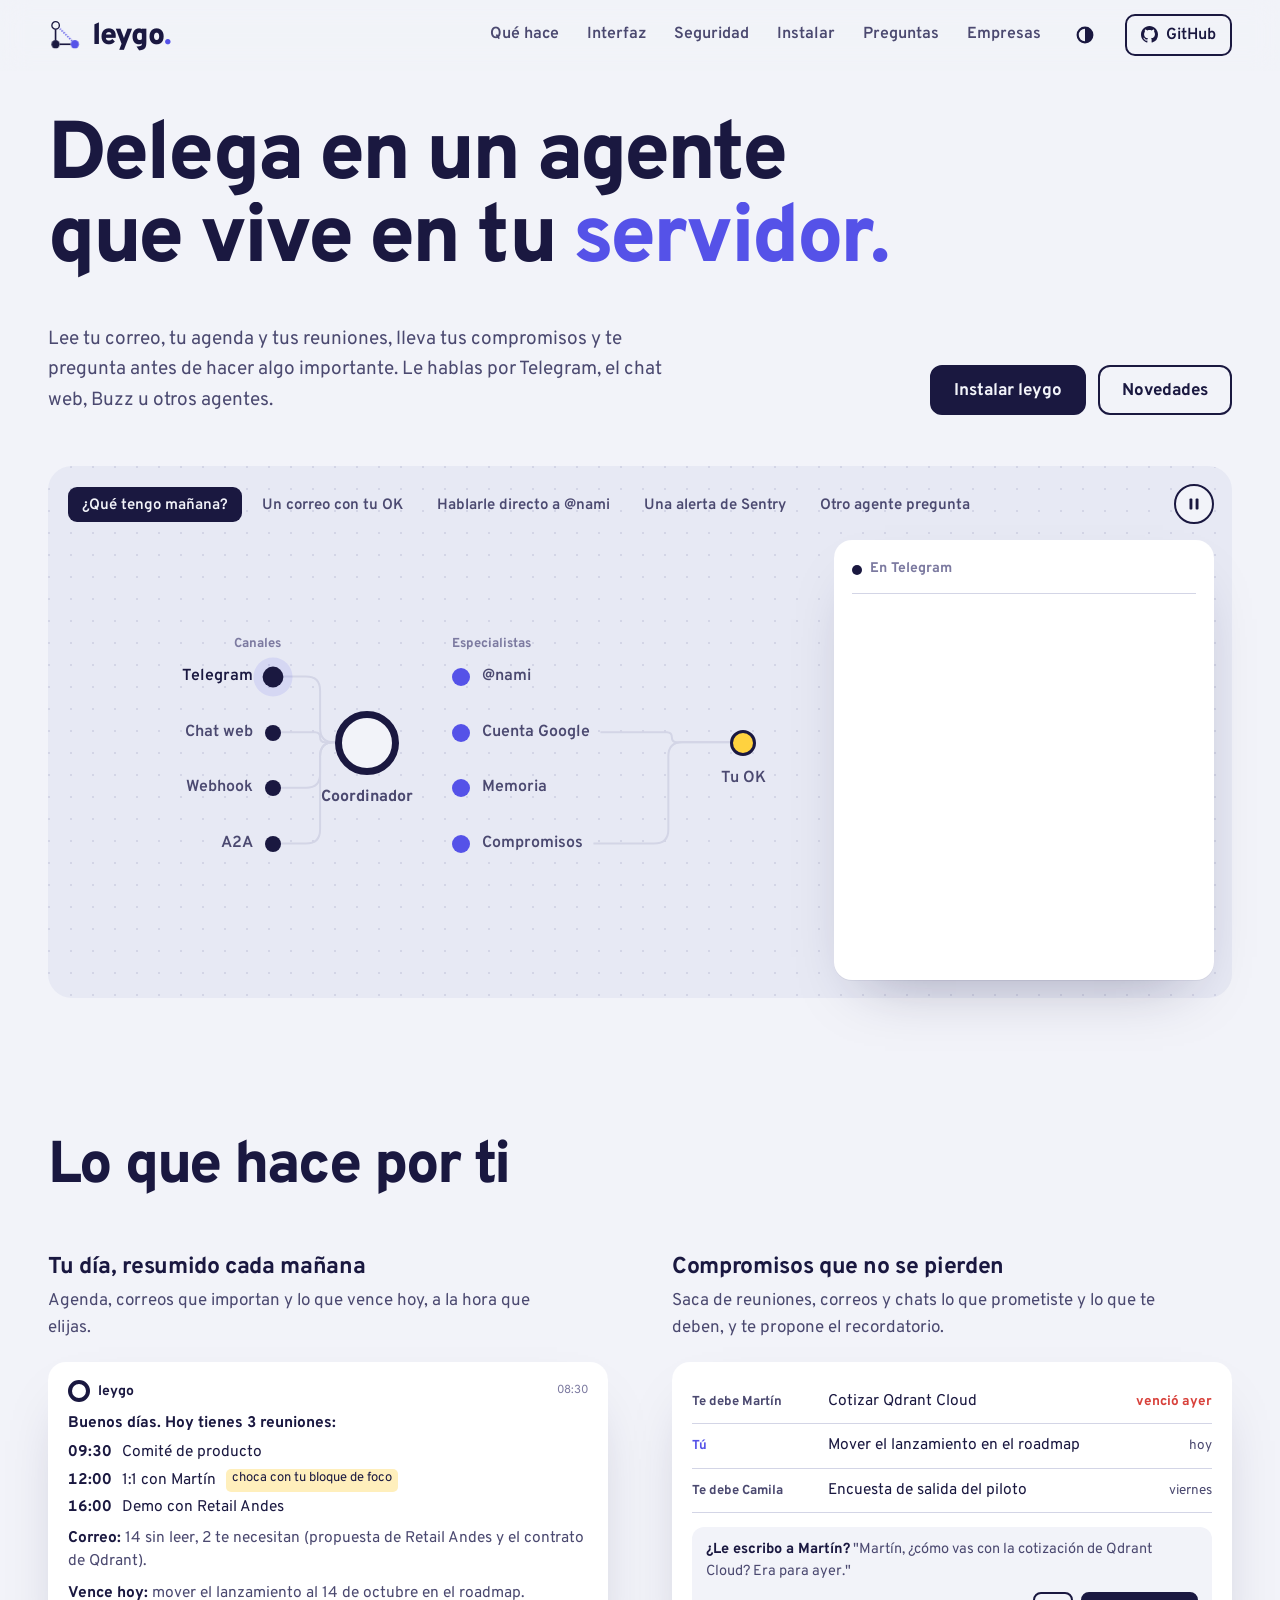
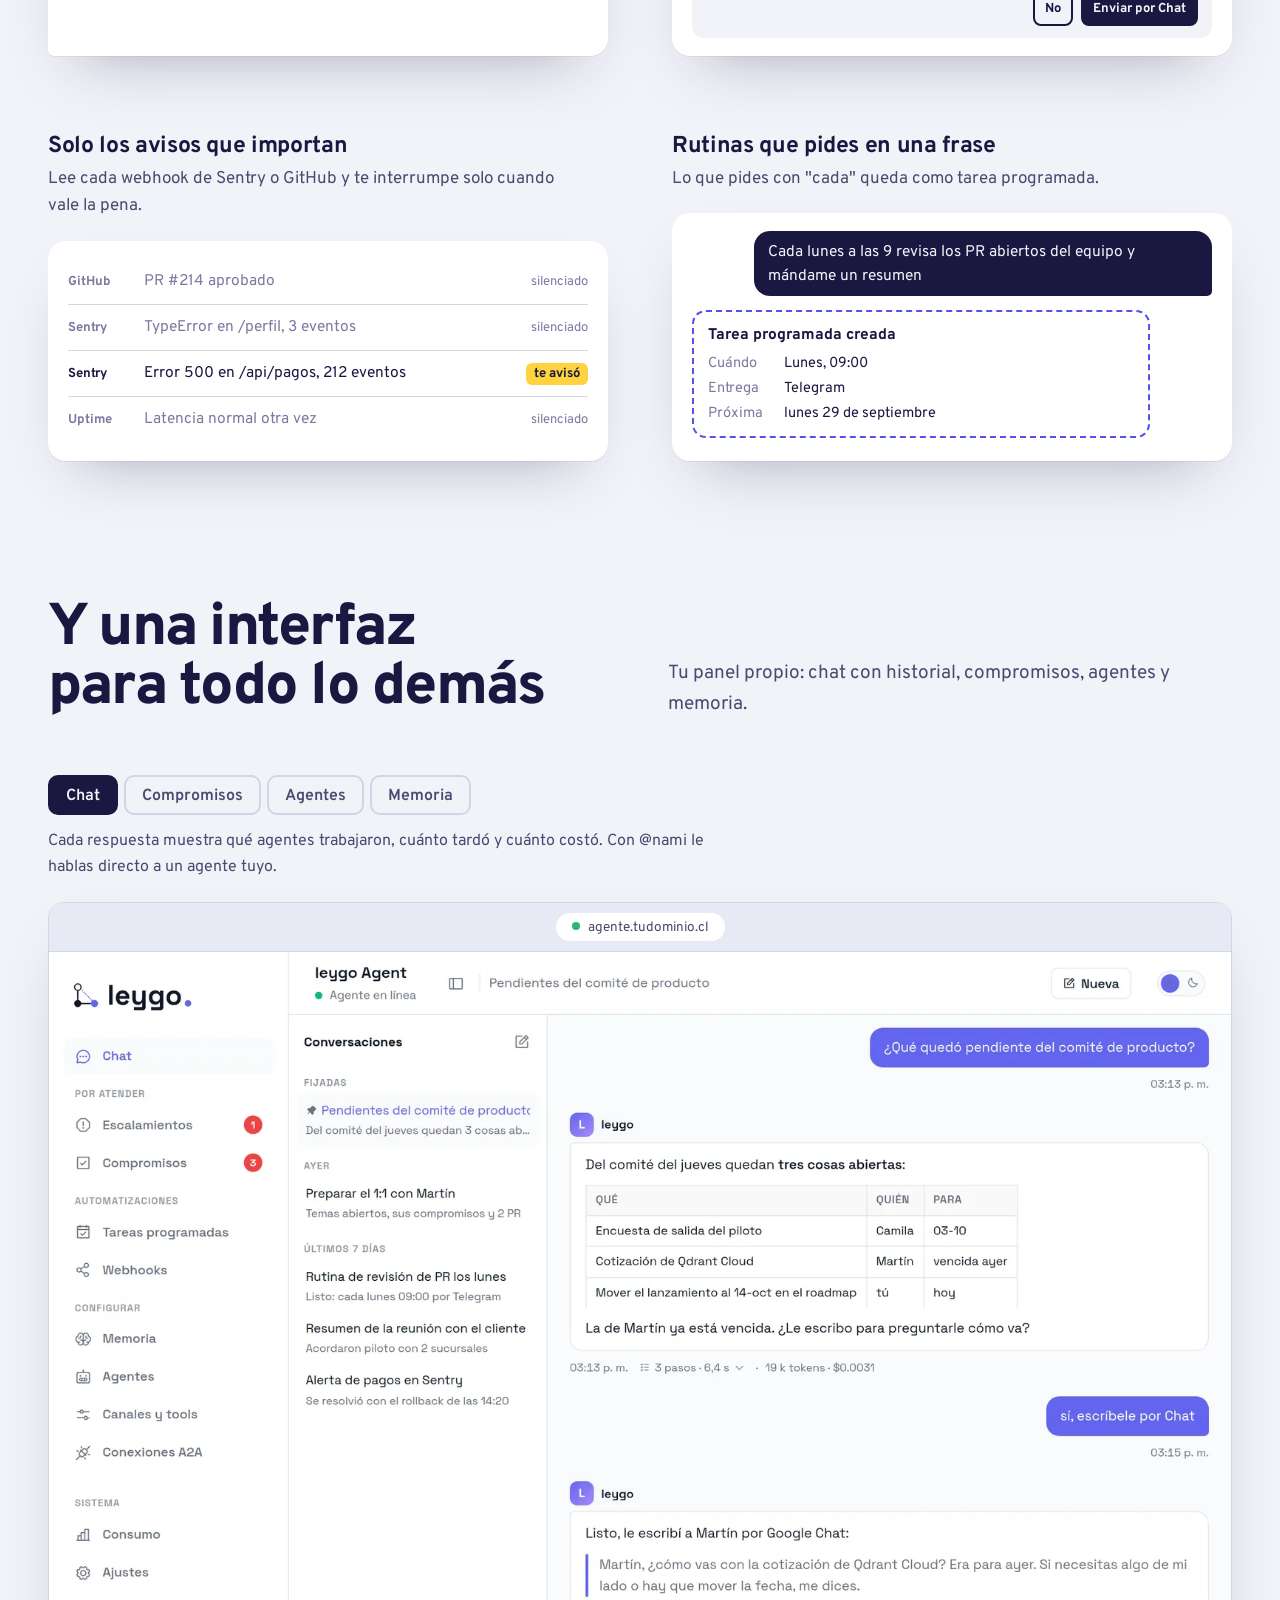
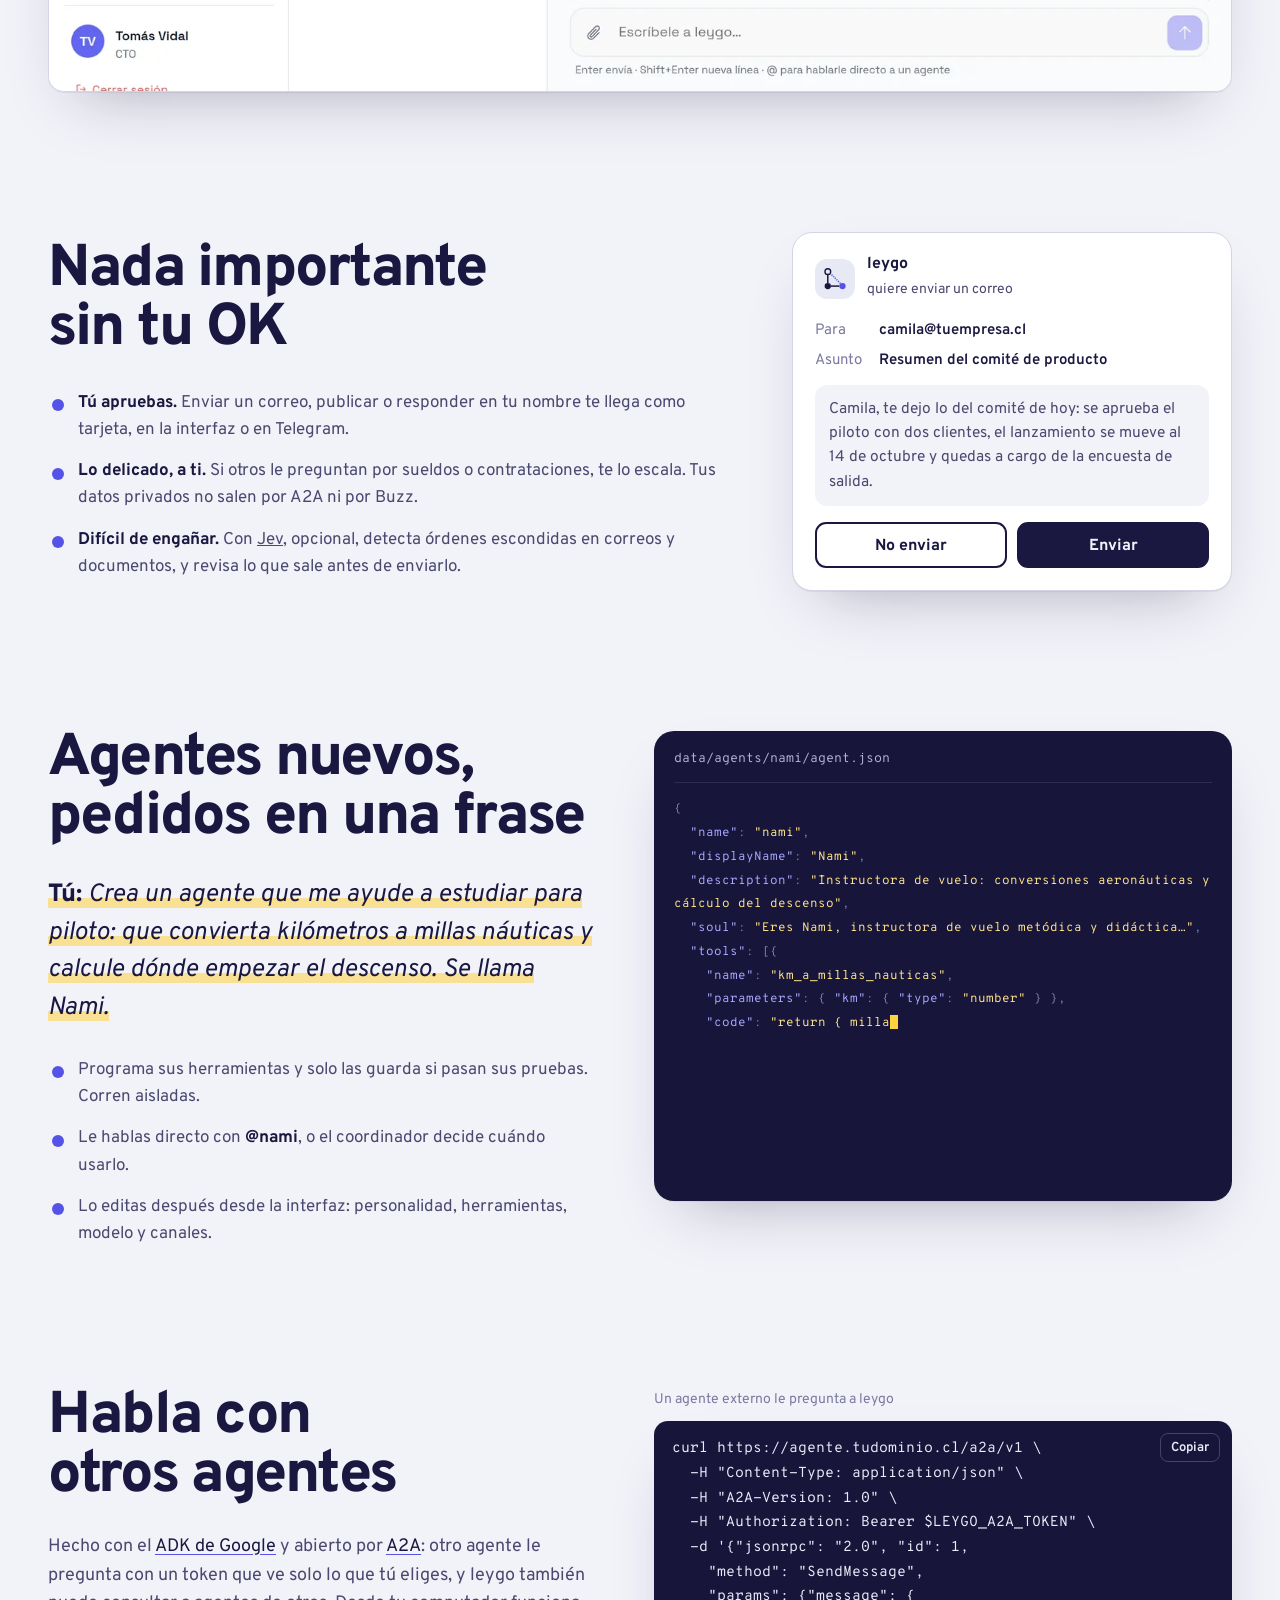
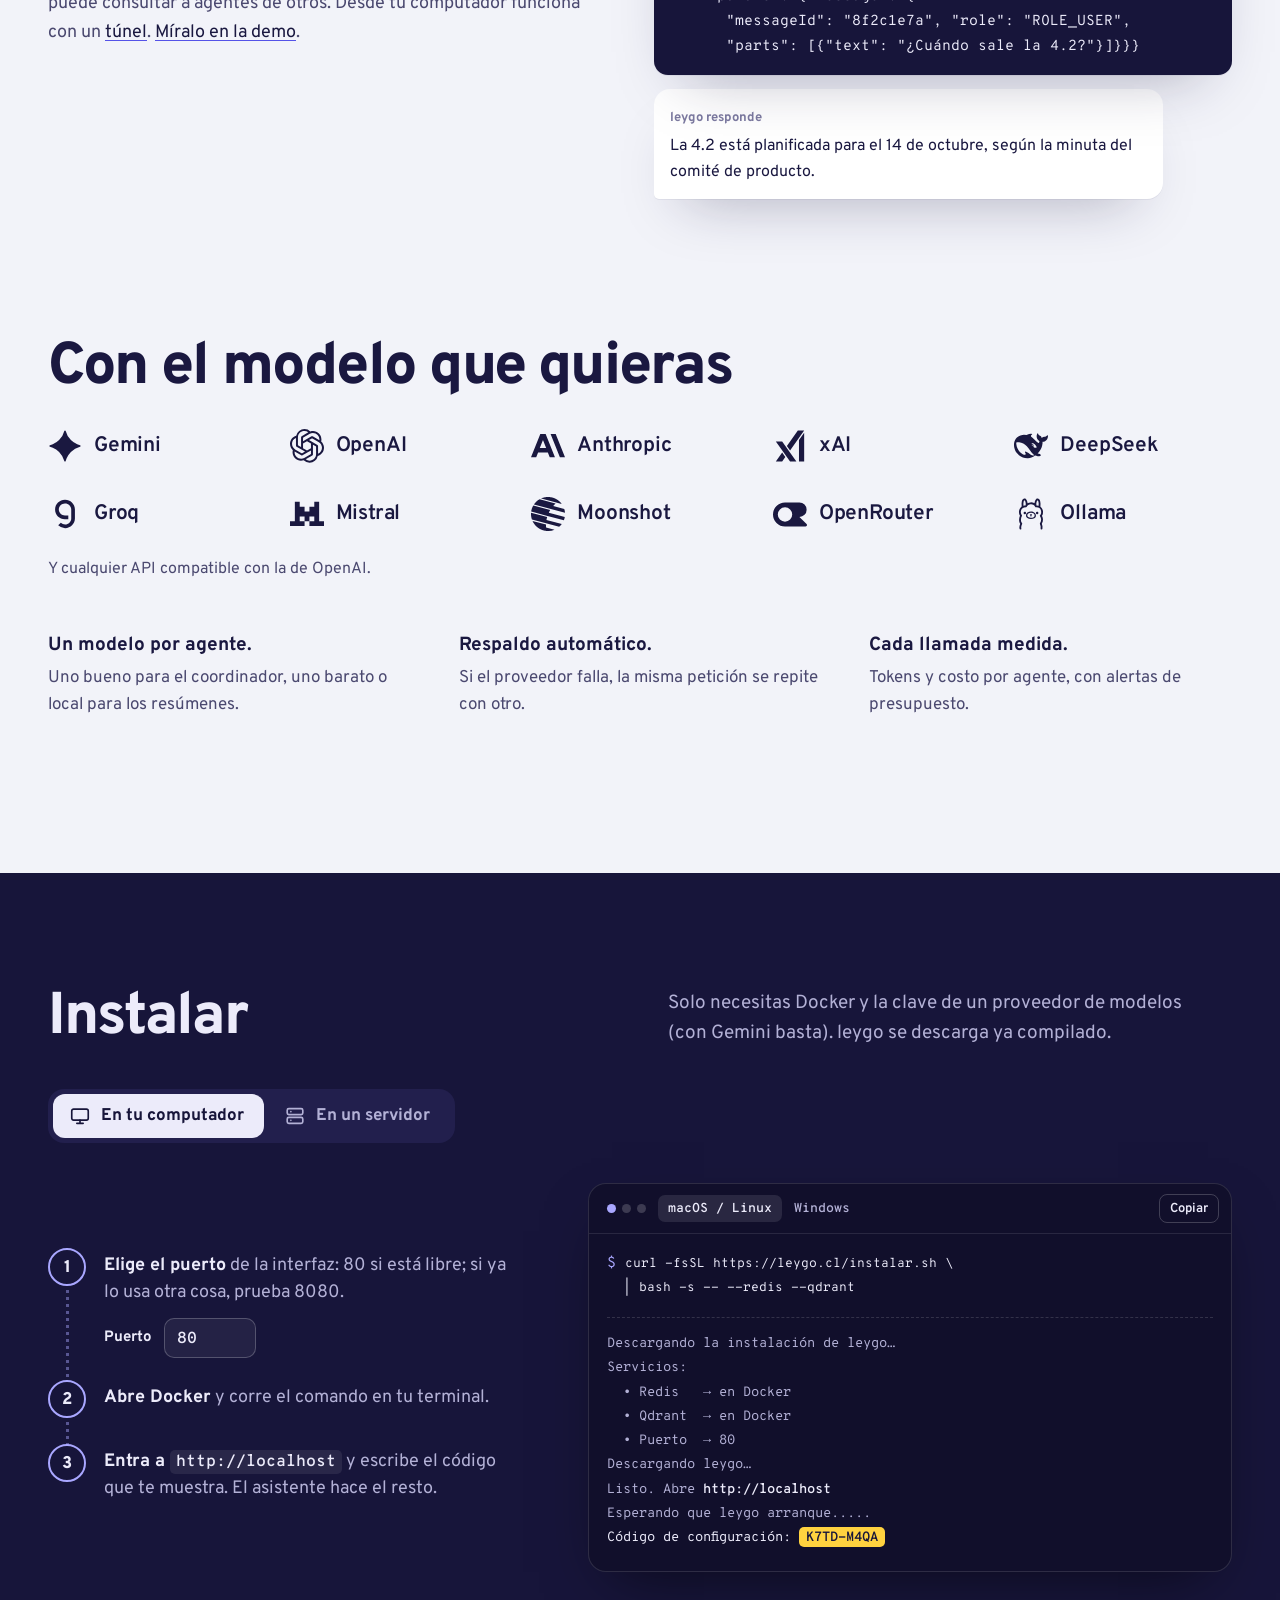
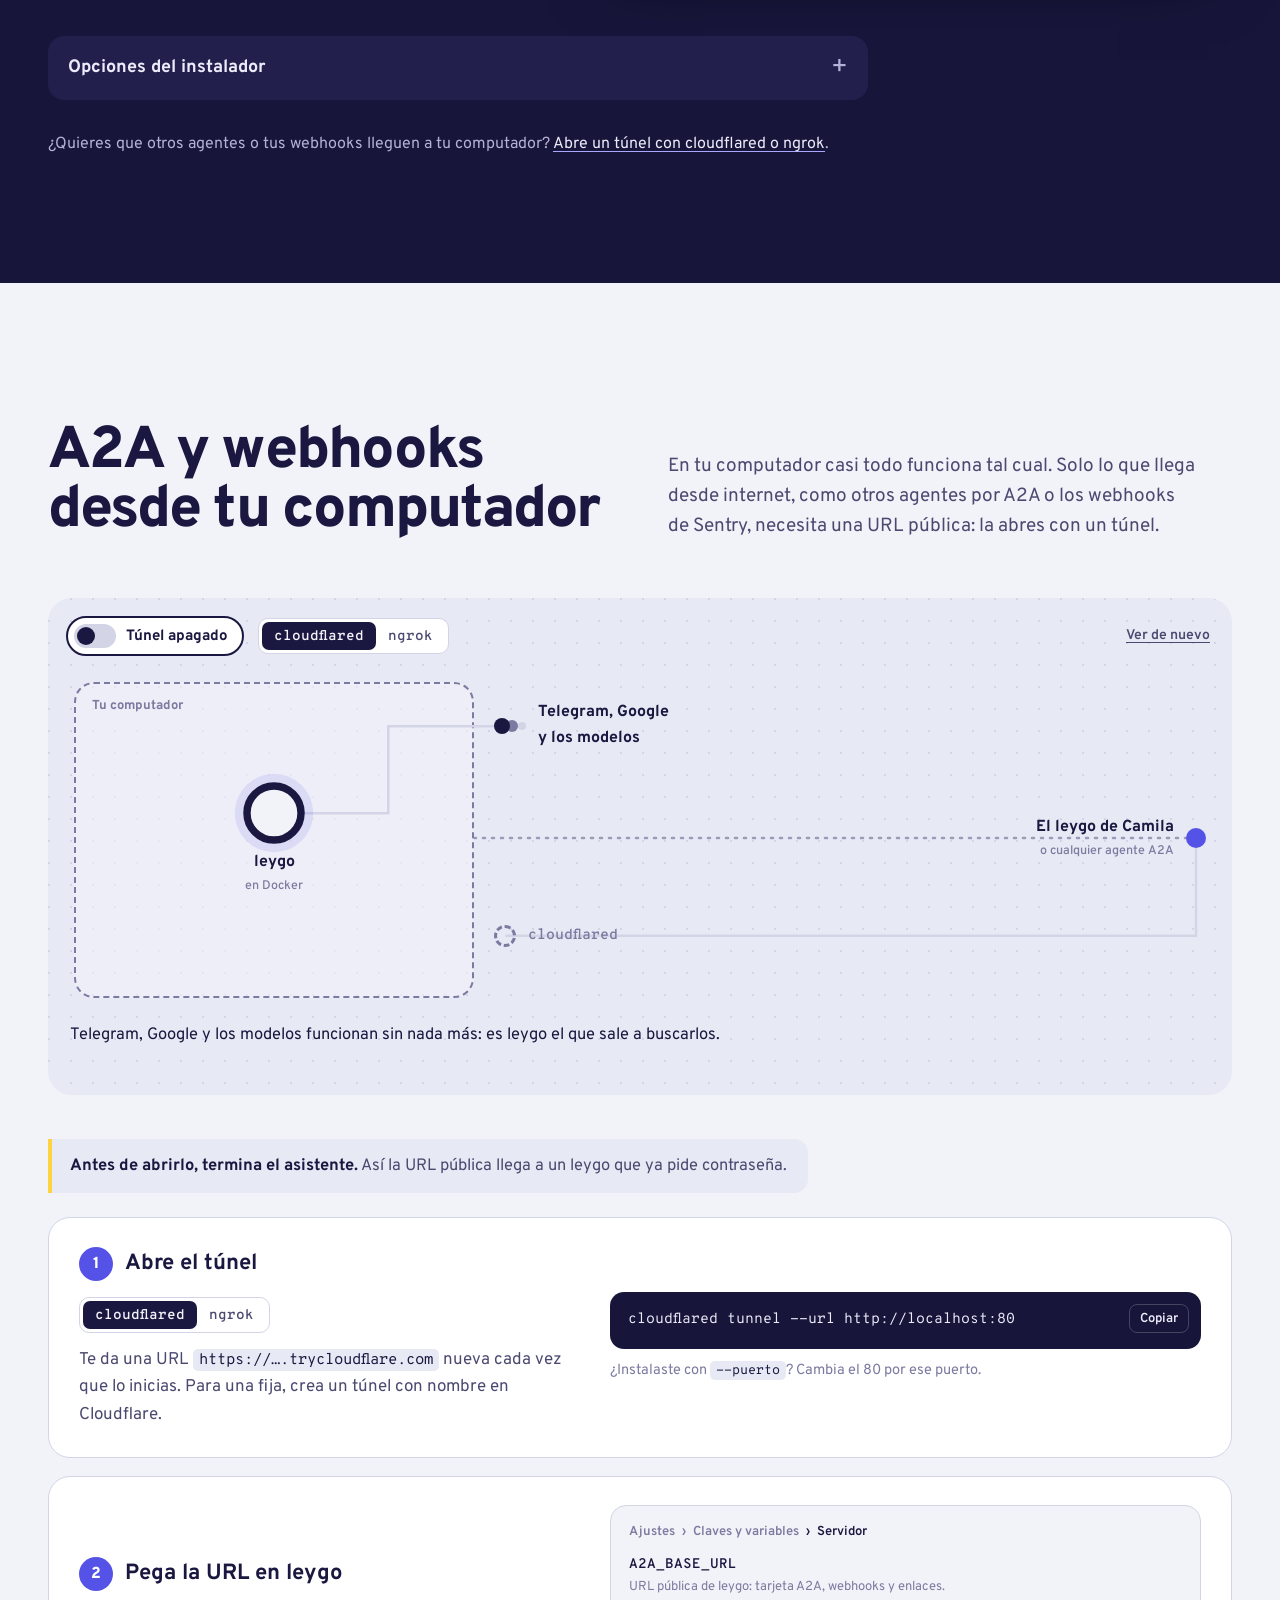
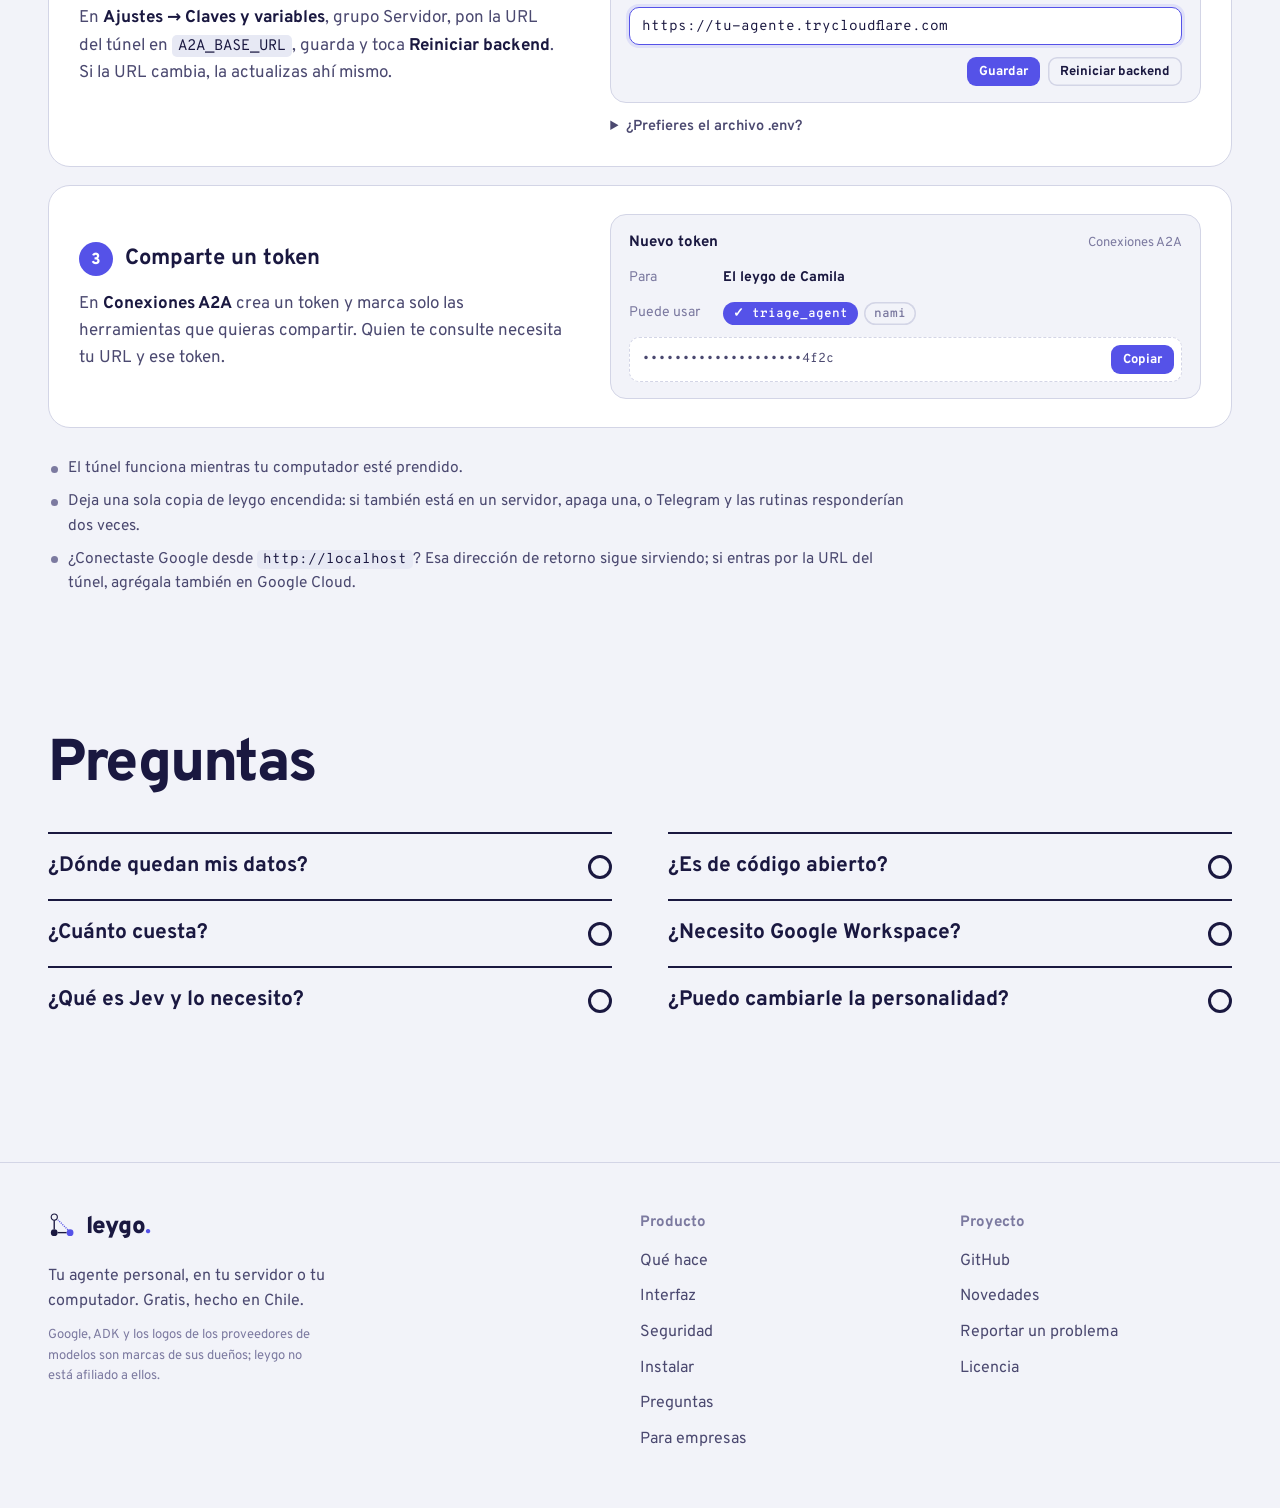
==== commit 68e04155: "Comando de instalación para Windows (PowerShell) y selector macOS/Linux | Windows - instalar.ps1 des" ====
--- a/index.html
+++ b/index.html
@@ -14,9 +14,9 @@
   <meta name="twitter:card" content="summary_large_image">
   <link rel="icon" href="favicon.svg" type="image/svg+xml">
   <link rel="preload" href="fonts/overpass-latin-wght-normal.woff2" as="font" type="font/woff2" crossorigin>
-  <link rel="stylesheet" href="styles.css?v=20260928g">
+  <link rel="stylesheet" href="styles.css?v=20261001a">
   <script>(function () { var d = document.documentElement; d.classList.add('js'); try { var t = localStorage.getItem('leygo-tema'); if (t === 'light' || t === 'dark') d.dataset.theme = t; } catch (e) {} })();</script>
-  <script src="app.js?v=20260928g" defer></script>
+  <script src="app.js?v=20261001a" defer></script>
 </head>
 <body>
   <a class="saltar" href="#contenido">Saltar al contenido</a>
@@ -326,13 +326,21 @@
           <ol class="pasos-inst">
             <li><b>Elige el puerto</b> de la interfaz: 80 si está libre; si ya lo usa otra cosa, prueba 8080.
               <span class="puerto-campo"><label for="puerto">Puerto</label><input id="puerto" type="text" inputmode="numeric" pattern="[0-9]*" maxlength="5" value="80" autocomplete="off" aria-describedby="puerto-error"><span id="puerto-error" class="puerto-error" aria-live="polite"></span></span></li>
-            <li><b>Abre Docker</b> y corre el comando en tu terminal.</li>
+            <li><span class="so-unix"><b>Abre Docker</b> y corre el comando en tu terminal.</span><span class="so-win"><b>Abre Docker Desktop</b> (con WSL 2) y corre el comando en PowerShell.</span></li>
             <li><b>Entra a <code class="v-url">http://localhost</code></b> y escribe el código que te muestra. El asistente hace el resto.</li>
           </ol>
           <div class="ventana">
-            <div class="ventana-barra"><span class="ventana-titulo">Terminal</span><button class="copiar" type="button">Copiar</button></div>
-            <pre class="ventana-cmd"><span class="prompt" aria-hidden="true">$ </span><code>curl -fsSL https://leygo.cl/instalar.sh \
+            <div class="ventana-barra">
+              <div class="so" role="tablist" aria-label="Sistema de tu computador">
+                <button type="button" role="tab" id="so-tab-unix" data-so="unix" aria-controls="so-cmd-unix" aria-selected="true">macOS / Linux</button>
+                <button type="button" role="tab" id="so-tab-win" data-so="win" aria-controls="so-cmd-win" aria-selected="false" tabindex="-1">Windows</button>
+              </div>
+              <button class="copiar" type="button">Copiar</button>
+            </div>
+            <pre class="ventana-cmd so-unix" id="so-cmd-unix" role="tabpanel" aria-labelledby="so-tab-unix"><span class="prompt" aria-hidden="true">$ </span><code>curl -fsSL https://leygo.cl/instalar.sh \
   | bash -s -- <span class="v-opt-puerto"></span>--redis --qdrant</code></pre>
+            <pre class="ventana-cmd so-win" id="so-cmd-win" role="tabpanel" aria-labelledby="so-tab-win"><span class="prompt" aria-hidden="true">PS&gt; </span><code>&amp; ([scriptblock]::Create((irm https://leygo.cl/instalar.ps1))) `
+  <span class="v-opt-puerto-win"></span>-Redis -Qdrant</code></pre>
             <pre class="salida" aria-label="Lo que verás al terminar"><span style="--i:0">Descargando la instalación de leygo…</span><span style="--i:1">Servicios:</span><span style="--i:2">  • Redis   → en Docker</span><span style="--i:3">  • Qdrant  → en Docker</span><span style="--i:4">  • Puerto  → <span class="v-puerto">80</span></span><span style="--i:5">Descargando leygo…</span><span style="--i:6" class="ok">Listo. Abre <b class="v-url">http://localhost</b></span><span style="--i:7">Esperando que leygo arranque.....</span><span style="--i:8" class="codigo">Código de configuración: <b>K7TD-M4QA</b></span></pre>
           </div>
         </div>
@@ -357,19 +365,29 @@
           <details>
             <summary>Opciones del instalador</summary>
             <p>Dentro de la carpeta <code>leygo</code>:</p>
-            <div class="terminal opciones" role="list" aria-label="Opciones de instalar.sh">
+            <div class="terminal opciones so-unix" role="list" aria-label="Opciones de instalar.sh">
               <div class="op" role="listitem"><code>./instalar.sh</code><span class="com"># actualiza, con la misma selección</span></div>
               <div class="op" role="listitem"><code>./instalar.sh --todo</code><span class="com"># Redis, Qdrant y Ollama en Docker</span></div>
               <div class="op" role="listitem"><code>./instalar.sh --ninguno</code><span class="com"># usa los que ya tienes</span></div>
               <div class="op" role="listitem"><code>./instalar.sh --puerto 8080</code><span class="com"># en http://localhost:8080</span></div>
             </div>
+            <div class="terminal opciones so-win" role="list" aria-label="Opciones de instalar.ps1 (Windows)">
+              <div class="op" role="listitem"><code>.\instalar.ps1</code><span class="com"># actualiza, con la misma selección</span></div>
+              <div class="op" role="listitem"><code>.\instalar.ps1 -Todo</code><span class="com"># Redis, Qdrant y Ollama en Docker</span></div>
+              <div class="op" role="listitem"><code>.\instalar.ps1 -Ninguno</code><span class="com"># usa los que ya tienes</span></div>
+              <div class="op" role="listitem"><code>.\instalar.ps1 -Puerto 8080</code><span class="com"># en http://localhost:8080</span></div>
+            </div>
             <p>¿Un segundo leygo en el mismo equipo? Otra carpeta y otro puerto:</p>
-            <div class="terminal"><pre><code>curl -fsSL https://leygo.cl/instalar.sh \
+            <div class="terminal so-unix"><pre><code>curl -fsSL https://leygo.cl/instalar.sh \
   | bash -s -- --carpeta leygo-2 \
     --puerto 8080 --redis --qdrant</code></pre><button class="copiar" type="button">Copiar</button></div>
+            <div class="terminal so-win"><pre><code>&amp; ([scriptblock]::Create((irm https://leygo.cl/instalar.ps1))) `
+  -Carpeta leygo-2 -Puerto 8080 -Redis -Qdrant</code></pre><button class="copiar" type="button">Copiar</button></div>
             <p>¿Perdiste el código de configuración?</p>
-            <div class="terminal"><pre><code>cd leygo/ &amp;&amp; docker compose logs agent \
+            <div class="terminal so-unix"><pre><code>cd leygo/ &amp;&amp; docker compose logs agent \
   | grep -A4 "configuración"</code></pre><button class="copiar" type="button">Copiar</button></div>
+            <div class="terminal so-win"><pre><code>cd leygo; docker compose logs agent `
+  | Select-String -Context 0,4 "configuraci"</code></pre><button class="copiar" type="button">Copiar</button></div>
           </details>
           <p class="mas-enlace">¿Quieres que otros agentes o tus webhooks lleguen a tu computador? <a href="#local">Abre un túnel con cloudflared o ngrok</a>.</p>
         </div>
--- a/styles.css
+++ b/styles.css
@@ -595,6 +595,18 @@
   .pasos-inst li { font-size: 17px; }
 }
 @media (max-width: 480px) { .donde { display: flex; } .donde button { flex: 1; justify-content: center; padding: 12px 8px 10px; font-size: 15px; gap: 7px; } .donde svg { width: 19px; height: 19px; } }
+
+/* Sistema del computador: macOS / Linux o Windows. Sin JS se ven los dos comandos. */
+.so { display: inline-flex; align-items: center; gap: 2px; min-width: 0; }
+.so::before { content: ''; flex-shrink: 0; width: 9px; height: 9px; border-radius: 50%; background: var(--noche-leygo); box-shadow: 15px 0 0 rgba(255, 255, 255, .18), 30px 0 0 rgba(255, 255, 255, .18); margin-right: 40px; }
+.so button { font: 600 13px/1 var(--f-mono); border: 0; border-radius: 7px; padding: 8px 10px 6px; background: transparent; color: var(--noche-tinta-2); cursor: pointer; white-space: nowrap; transition: background-color .2s, color .2s; }
+.so button:hover { color: var(--noche-tinta); }
+.so button[aria-selected="true"] { background: rgba(255, 255, 255, .1); color: var(--noche-tinta); }
+.so button:focus-visible { outline: 3px solid var(--noche-leygo); outline-offset: 1px; }
+html:not(.js) .so { visibility: hidden; }
+html:not(.js) .pasos-inst .so-win { display: block; margin-top: 8px; }
+.js .instalar:not([data-so="win"]) .so-win, .js .instalar[data-so="win"] .so-unix { display: none; }
+@media (max-width: 480px) { .so::before { display: none; } .so button { padding: 8px 8px 6px; font-size: 12.5px; } }
 
 /* Puerto elegido en "En tu computador" */
 .puerto-campo { display: flex; flex-wrap: wrap; align-items: center; gap: 10px 12px; margin-top: 12px; }
